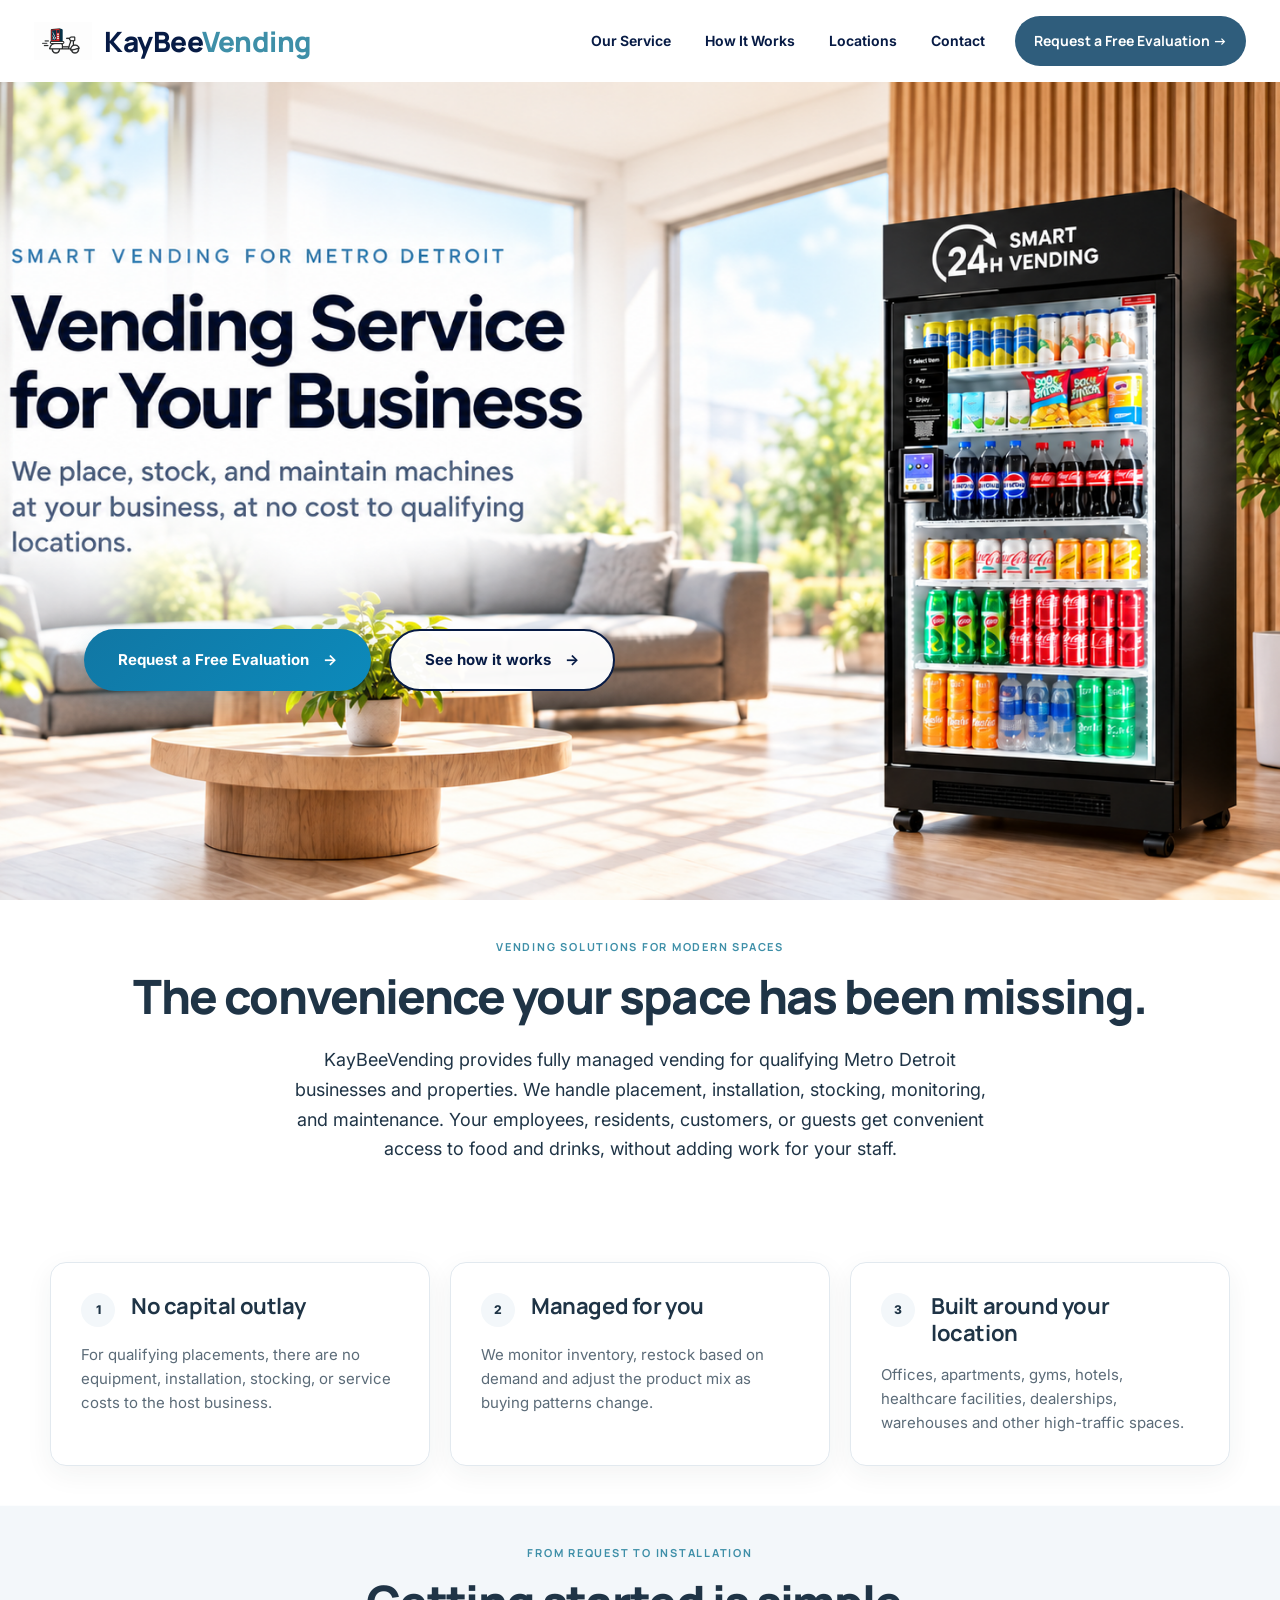
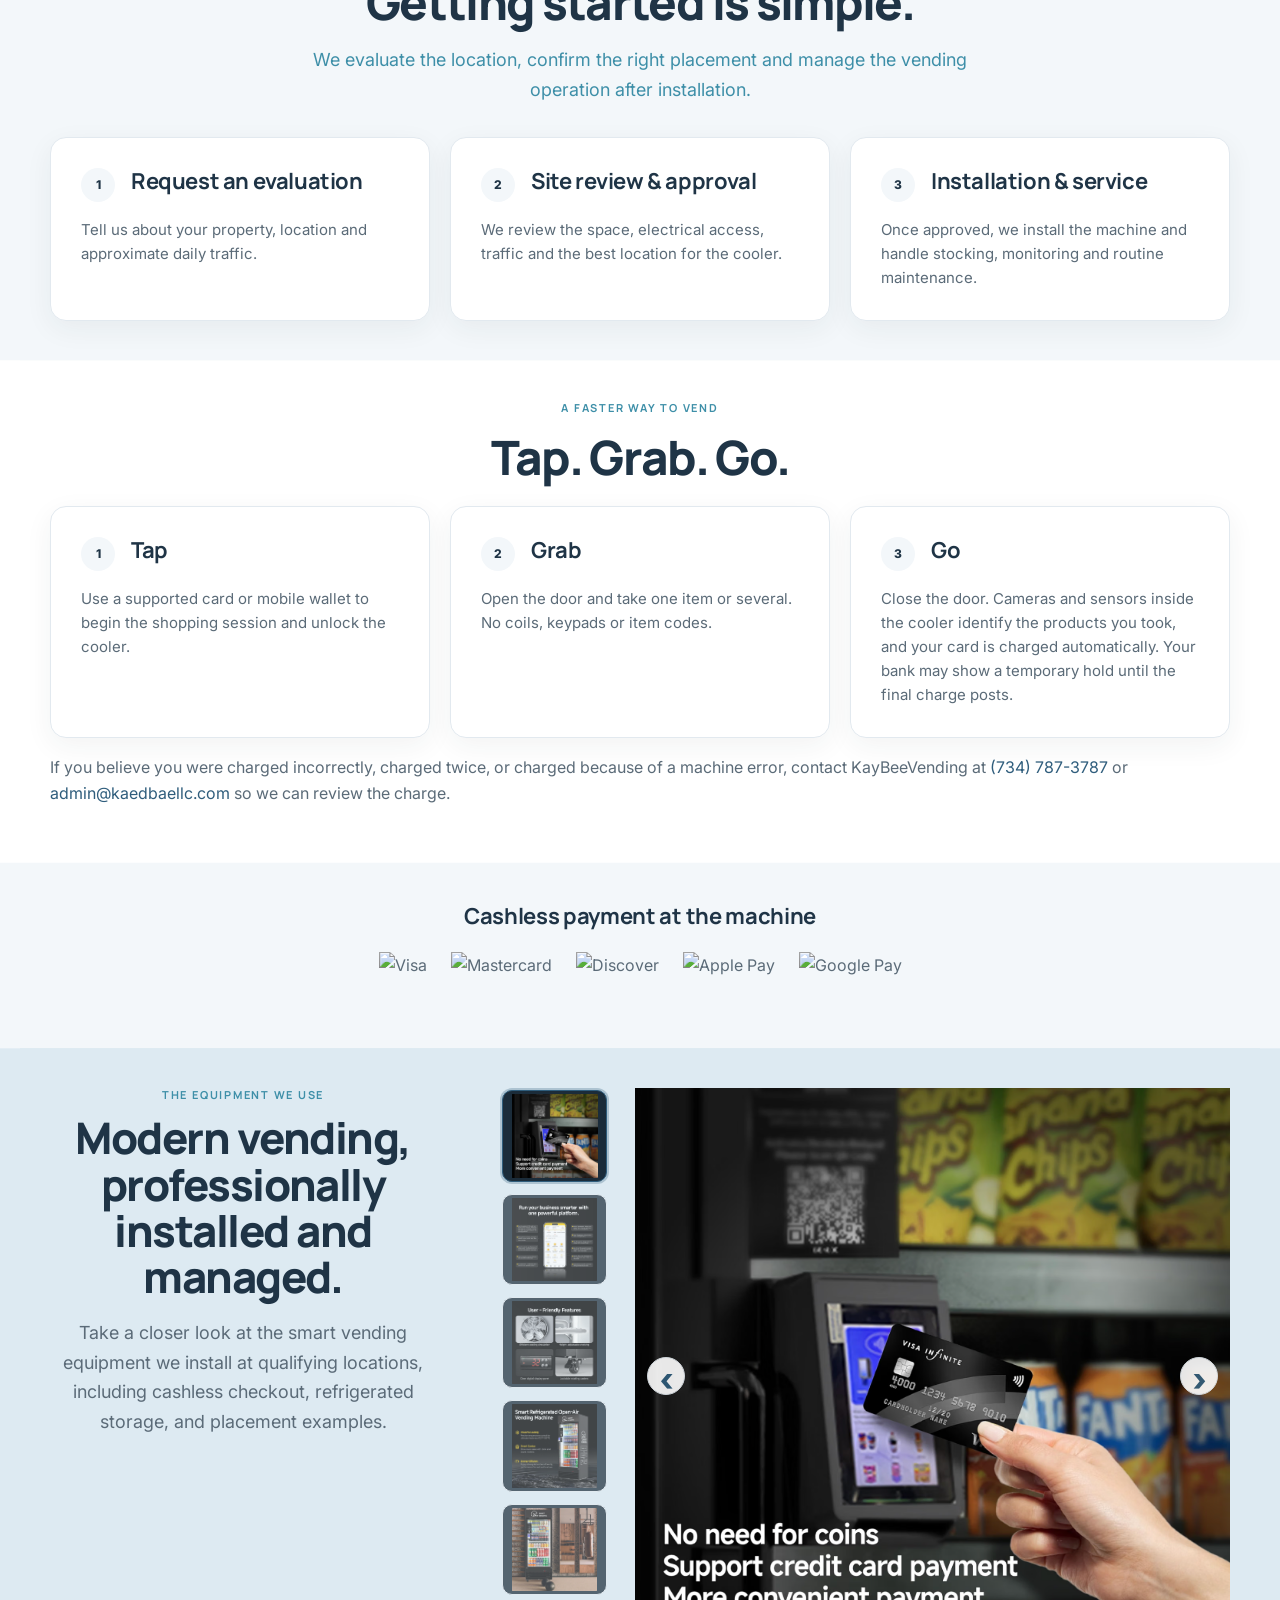
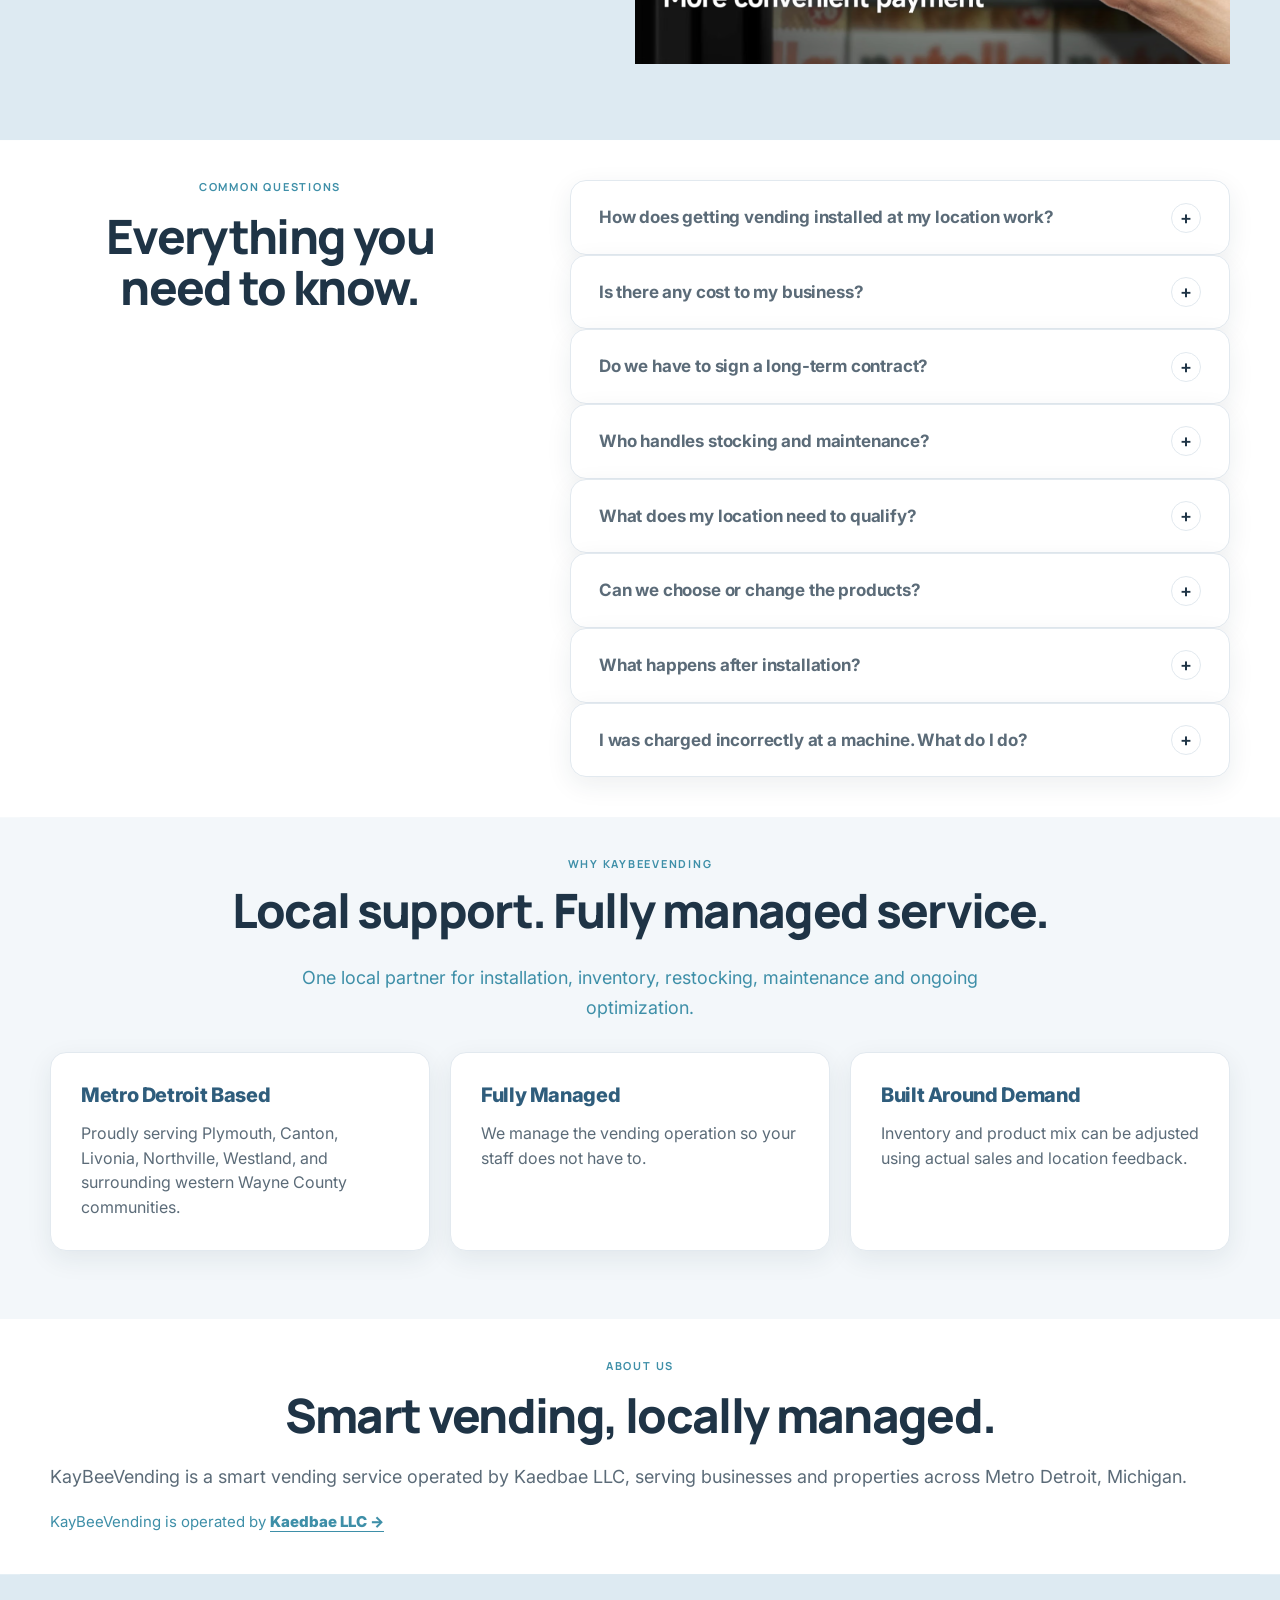
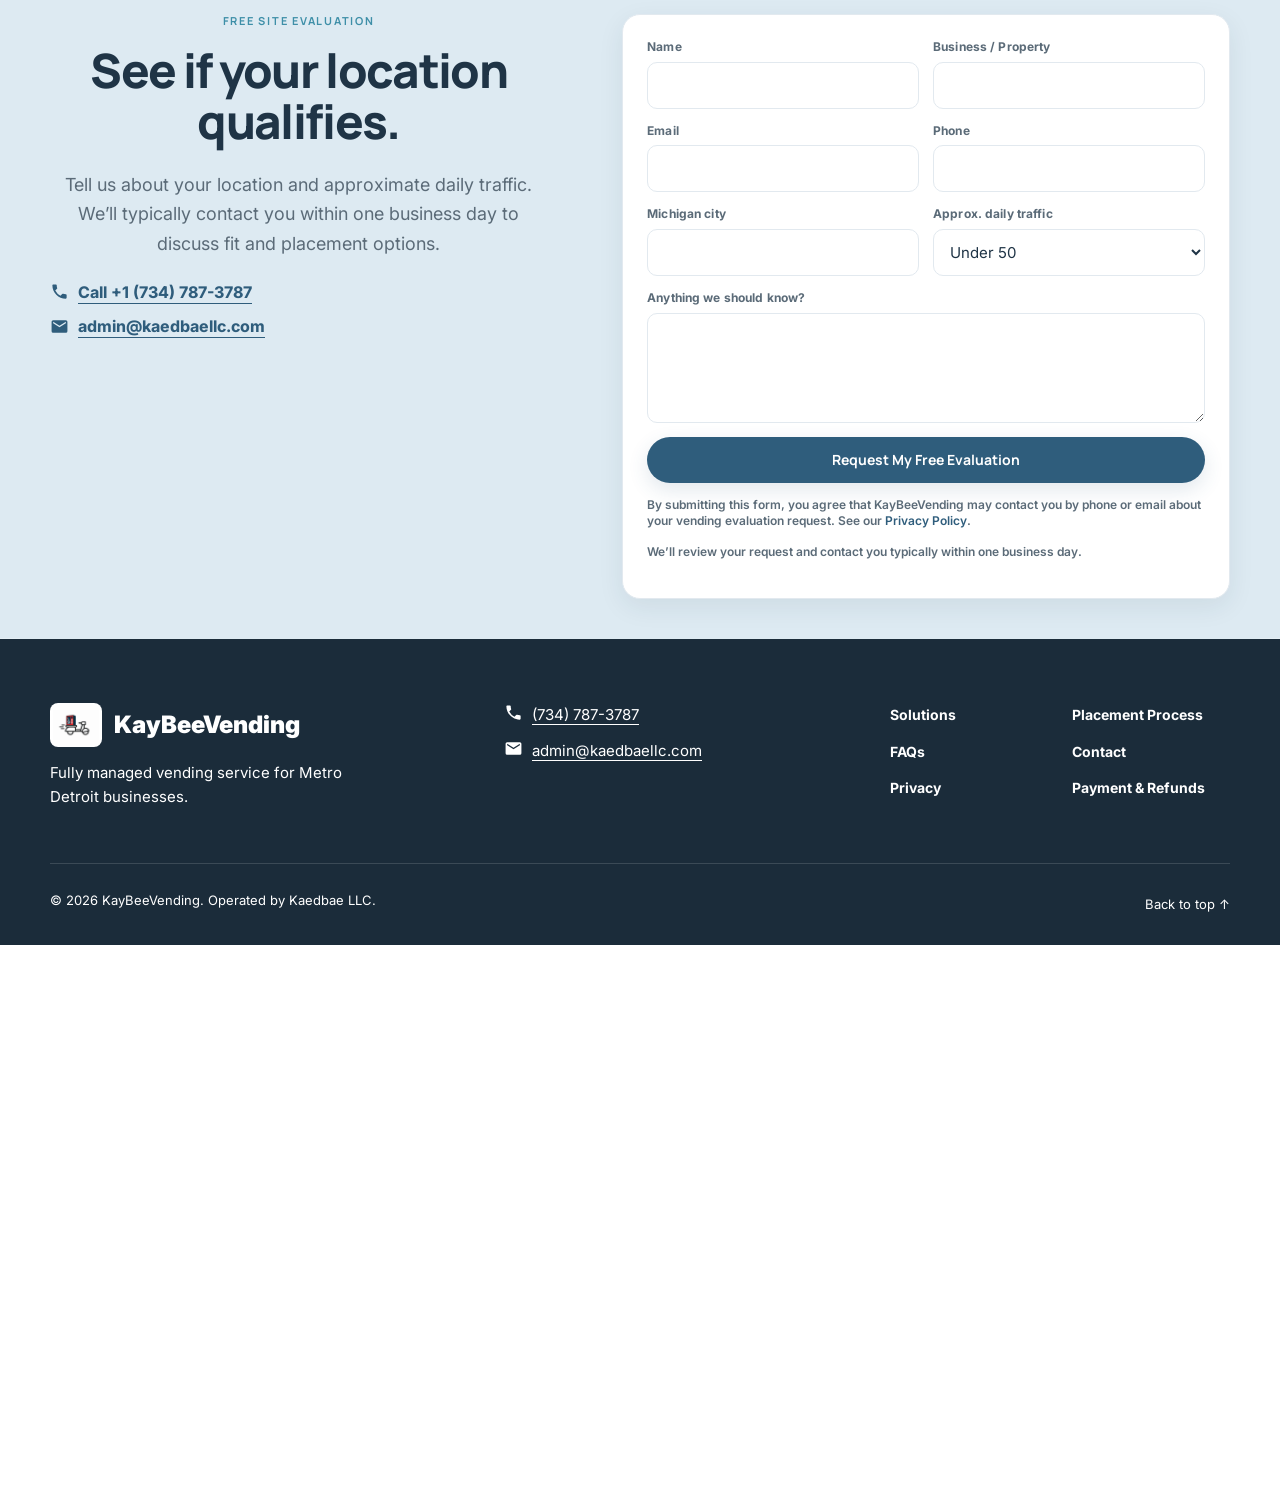
==== index.html @ 07eb1b8e "Improve homepage SEO metadata and local schema" ====
<!doctype html>
<html lang="en">
<head>
<meta charset="utf-8">
<meta name="viewport" content="width=device-width,initial-scale=1">
<title>Vending Machine Service in Metro Detroit | KayBeeVending</title>
<link rel="icon" type="image/png" href="assets/favicon.png">
<meta name="description" content="Fully managed smart vending for Metro Detroit businesses. We install, stock, and maintain vending coolers with no equipment or service costs to the host. Request a free evaluation.">
<link rel="canonical" href="https://kaybeevending.com/">
<meta property="og:title" content="Vending Machine Service in Metro Detroit | KayBeeVending">
<meta property="og:description" content="Fully managed smart vending for Metro Detroit businesses. We install, stock, and maintain vending coolers with no equipment or service costs to the host. Request a free evaluation.">
<meta property="og:type" content="website">
<meta property="og:url" content="https://kaybeevending.com/">
<meta property="og:image" content="https://kaybeevending.com/assets/plus440-machine-app.png">
<meta name="twitter:card" content="summary_large_image">
<script type="application/ld+json">
{
  "@context": "https://schema.org",
  "@type": "LocalBusiness",
  "name": "KayBeeVending",
  "legalName": "Kaedbae LLC",
  "url": "https://kaybeevending.com/",
  "logo": "https://kaybeevending.com/assets/kaybeevending-logo.png",
  "image": "https://kaybeevending.com/assets/plus440-machine-app.png",
  "telephone": "+1-734-787-3787",
  "email": "admin@kaedbaellc.com",
  "address": {
    "@type": "PostalAddress",
    "addressLocality": "Plymouth",
    "addressRegion": "MI",
    "addressCountry": "US"
  },
  "areaServed": [
    {"@type":"City","name":"Plymouth, Michigan"},
    {"@type":"City","name":"Canton, Michigan"},
    {"@type":"City","name":"Livonia, Michigan"},
    {"@type":"City","name":"Northville, Michigan"},
    {"@type":"City","name":"Westland, Michigan"},
    {"@type":"City","name":"Wayne, Michigan"},
    {"@type":"City","name":"Garden City, Michigan"},
    {"@type":"City","name":"Redford, Michigan"},
    {"@type":"City","name":"Dearborn Heights, Michigan"},
    {"@type":"City","name":"Romulus, Michigan"},
    {"@type":"City","name":"Belleville, Michigan"}
  ],
  "description": "Fully managed smart vending for Metro Detroit businesses. We install, stock, and maintain vending coolers with no equipment or service costs to the host. Request a free evaluation."
}
</script>
<link rel="preconnect" href="https://fonts.googleapis.com">
<link rel="preconnect" href="https://fonts.gstatic.com" crossorigin>
<link href="https://fonts.googleapis.com/css2?family=Inter:wght@400;500;600;700&family=Manrope:wght@600;700;800&display=swap" rel="stylesheet">
<link rel="stylesheet" href="styles.css?v=20260926-hero7">
<link rel="stylesheet" href="hero-reference.css?v=20260926-04">
<style id="hero-image-only-fix">
  /* Reference-matched top fold: header + hero fill one desktop viewport. */
  .sr-only{
    position:absolute !important;
    width:1px !important;
    height:1px !important;
    padding:0 !important;
    margin:-1px !important;
    overflow:hidden !important;
    clip:rect(0,0,0,0) !important;
    white-space:nowrap !important;
    border:0 !important;
  }
  .contact-bar{
    display:none !important;
  }

  .nav{
    height:82px !important;
    min-height:82px !important;
    padding-top:0 !important;
    padding-bottom:0 !important;
    background:#fff !important;
  }

  .hero-image-only{
    position:relative;
    display:block;
    width:100%;
    height:calc(100vh - 82px);
    height:calc(100dvh - 82px);
    min-height:0;
    max-height:none;
    margin:0;
    padding:0;
    overflow:hidden;
    background:#fff;
  }

  .hero-image-only picture{
    display:block;
    width:100%;
    height:100%;
    margin:0;
    padding:0;
  }

  .hero-image-only img{
    display:block;
    width:100%;
    height:100%;
    max-width:none;
    object-fit:cover;
    object-position:center center;
    margin:0;
    padding:0;
  }

  .hero-image-buttons{
    position:absolute;
    left:6.55%;
    bottom:25.5%;
    display:flex;
    gap:18px;
    z-index:3;
    align-items:center;
    flex-wrap:wrap;
  }

  .hero-overlay-btn{
    display:inline-flex;
    align-items:center;
    justify-content:center;
    gap:14px;
    min-height:62px;
    padding:0 34px;
    border-radius:999px;
    font-family:Inter,sans-serif;
    font-size:15px;
    font-weight:700;
    text-decoration:none;
    white-space:nowrap;
    transition:transform .18s ease,opacity .18s ease;
  }

  .hero-overlay-btn:hover{
    transform:translateY(-1px);
    opacity:.94;
  }

  .hero-overlay-btn.primary{
    background:linear-gradient(135deg,#1177a4,#0c8abb);
    color:#fff;
    border:0;
    box-shadow:0 8px 24px rgba(17,119,164,.18);
  }

  .hero-overlay-btn.secondary{
    background:rgba(255,255,255,.96);
    color:#071b45;
    border:2px solid #071b45;
  }

  @media (max-width:700px){
    .nav{
      min-height:68px !important;
    }

    .hero-image-only{
      width:100%;
      max-width:none;
      height:174vw;
      min-height:0;
      max-height:none;
      overflow:hidden;
    }

    .hero-image-only picture,
    .hero-image-only img{
      width:100%;
      max-width:none;
      height:auto;
      object-fit:initial;
      object-position:initial;
    }

    .hero-image-buttons{
      left:9.5%;
      right:9.5%;
      bottom:2.2%;
      display:grid;
      grid-template-columns:1fr;
      gap:12px;
    }

    .hero-overlay-btn{
      width:100%;
      min-height:56px;
      padding:0 20px;
      font-size:16px;
    }
  }

  @media (max-width:430px){
    .hero-image-only{
      height:174vw !important;
      min-height:0 !important;
      max-height:174vw !important;
      overflow:hidden !important;
    }

    .hero-image-only picture{
      display:block !important;
      height:100% !important;
      overflow:hidden !important;
    }

    .hero-image-only img{
      display:block !important;
      width:100% !important;
      height:auto !important;
      max-width:none !important;
    }

    .hero-image-buttons{
      left:8.5%;
      right:8.5%;
      bottom:12% !important;
    }

    .hero-overlay-btn{
      min-height:54px;
      font-size:15px;
    }
  }
</style>

<style id="phone-hero-final-crop">
  @media (max-width:700px){
    .hero-image-only{
      height:calc(100svh - 68px) !important;
      min-height:0 !important;
      max-height:calc(100svh - 68px) !important;
      overflow:hidden !important;
      position:relative !important;
    }
    .hero-image-only picture{
      display:block !important;
      width:100% !important;
      height:100% !important;
      overflow:hidden !important;
    }
    .hero-image-only picture img{
      display:block !important;
      width:100% !important;
      height:100% !important;
      max-width:none !important;
      object-fit:cover !important;
      object-position:center 58% !important;
    }
    .hero-image-buttons{
      left:8.5% !important;
      right:8.5% !important;
      bottom:3.5% !important;
      gap:10px !important;
    }
    .hero-overlay-btn{
      min-height:50px !important;
    }
  }
</style>

<style id="sticky-navigation">
  /* Keep the main navigation visible while scrolling on desktop and phone. */
  .nav{
    position:sticky !important;
    top:0 !important;
    z-index:5000 !important;
    background:#fff !important;
  }

  @media (max-width:700px){
    .nav{
      position:sticky !important;
      top:0 !important;
      z-index:5000 !important;
    }
  }
</style>
<script type="application/ld+json">
{
  "@context": "https://schema.org",
  "@type": "FAQPage",
  "mainEntity": [
    {
      "@type": "Question",
      "name": "How does getting vending installed at my location work?",
      "acceptedAnswer": {
        "@type": "Answer",
        "text": "Request a free evaluation and we'll typically contact you within one business day to review your location. Once approved, installation usually takes several days to a couple of weeks depending on machine availability and site requirements."
      }
    },
    {
      "@type": "Question",
      "name": "Is there any cost to my business?",
      "acceptedAnswer": {
        "@type": "Answer",
        "text": "No. For approved locations, there are no equipment, installation, stocking, or service costs to the host business. The host provides a standard electrical outlet. We earn revenue from purchases made at the machine."
      }
    },
    {
      "@type": "Question",
      "name": "Do we have to sign a long-term contract?",
      "acceptedAnswer": {
        "@type": "Answer",
        "text": "No. Our standard placement agreement has no minimum term. Either party may end it with 30 days' notice."
      }
    },
    {
      "@type": "Question",
      "name": "Who handles stocking and maintenance?",
      "acceptedAnswer": {
        "@type": "Answer",
        "text": "We do. KayBeeVending monitors inventory, restocks based on actual demand, maintains the machine and adjusts the product mix based on sales and feedback."
      }
    },
    {
      "@type": "Question",
      "name": "What does my location need to qualify?",
      "acceptedAnswer": {
        "@type": "Answer",
        "text": "We generally look for indoor locations with approximately 50 or more people passing through daily. Offices, apartments, gyms, hotels, healthcare facilities, dealerships, manufacturing facilities and warehouses can all be good candidates. Our free site evaluation determines whether your location is a good fit."
      }
    },
    {
      "@type": "Question",
      "name": "Can we choose or change the products?",
      "acceptedAnswer": {
        "@type": "Answer",
        "text": "Yes. The product mix can be adjusted based on your preferences, customer feedback and actual sales. Most standard food and beverage items are typically priced between $1.50 and $4.00, with some premium products priced higher. We do not sell alcohol or tobacco products."
      }
    },
    {
      "@type": "Question",
      "name": "What happens after installation?",
      "acceptedAnswer": {
        "@type": "Answer",
        "text": "We continue monitoring, stocking and servicing the machine. About 30 days after installation, we'll also follow up with your site contact to review the product mix, restocking schedule and overall placement."
      }
    },
    {
      "@type": "Question",
      "name": "I was charged incorrectly at a machine. What do I do?",
      "acceptedAnswer": {
        "@type": "Answer",
        "text": "Visit our Payment & Refunds page, or call (734) 787-3787 or email admin@kaedbaellc.com."
      }
    }
  ]
}
</script>
</head>
<body>
<div class="contact-bar" aria-label="Contact KayBeeVending">
  <div class="contact-bar-inner">
    <a href="tel:+17347873787" aria-label="Call KayBeeVending at 734 787 3787">
      <svg viewBox="0 0 24 24" aria-hidden="true"><path d="M6.62 10.79a15.46 15.46 0 0 0 6.59 6.59l2.2-2.2a1 1 0 0 1 1.02-.24c1.12.37 2.33.57 3.57.57a1 1 0 0 1 1 1V20a1 1 0 0 1-1 1C10.61 21 3 13.39 3 4a1 1 0 0 1 1-1h3.5a1 1 0 0 1 1 1c0 1.25.2 2.45.57 3.57a1 1 0 0 1-.25 1.02l-2.2 2.2Z"/></svg>
      <span>(734) 787-3787</span>
    </a>
    <a href="mailto:admin@kaedbaellc.com?subject=KayBeeVending%20Inquiry" aria-label="Email KayBeeVending">
      <svg viewBox="0 0 24 24" aria-hidden="true"><path d="M20 4H4a2 2 0 0 0-2 2v12a2 2 0 0 0 2 2h16a2 2 0 0 0 2-2V6a2 2 0 0 0-2-2Zm0 4-8 5-8-5V6l8 5 8-5v2Z"/></svg>
      <span>admin@kaedbaellc.com</span>
    </a>
  </div>
</div>
<header class="nav" id="top">
<a class="brand" href="#top" aria-label="KayBeeVending home"><img class="brand-logo" src="assets/kaybeevending-logo.png" alt=""><span>KayBee<span class="accent">Vending</span></span></a>
<button class="menu" aria-label="Open navigation" aria-expanded="false">☰</button>
<nav><a href="#solutions">Our Service</a><a href="#how">How It Works</a><a href="#placement">Locations</a><a href="#contact">Contact</a></nav>
<a class="btn small desktop-cta" href="#contact">Request a Free Evaluation →</a>
</header>
<main>
<section class="hero-image-only" aria-label="KayBeeVending smart vending service">
  <h1 class="sr-only">Vending Service for Your Business</h1>
  <picture>
    <source media="(max-width: 700px)" srcset="assets/kaybee-vending-hero-phone.png?v=20260926-fit2">
    <img src="assets/kaybee-vending-hero-desktop.png" alt="KayBeeVending smart vending service for Metro Detroit businesses, shown with a smart vending cooler in a modern business setting.">
  </picture>

  <div class="hero-image-buttons">
    <a class="hero-overlay-btn primary" href="#contact">
      Request a Free Evaluation <span aria-hidden="true">→</span>
    </a>
    <a class="hero-overlay-btn secondary" href="#how">
      See how it works <span aria-hidden="true">→</span>
    </a>
  </div>
</section>

<section id="solutions" class="intro"><p class="eyebrow">VENDING SOLUTIONS FOR MODERN SPACES</p><h2>The convenience your space has been missing.</h2><p>KayBeeVending provides fully managed vending for qualifying Metro Detroit businesses and properties. We handle placement, installation, stocking, monitoring, and maintenance. Your employees, residents, customers, or guests get convenient access to food and drinks, without adding work for your staff.</p></section>
<section class="benefits kb-card-grid"><article class="kb-card"><span class="kb-card-badge">1</span><h3 class="kb-card-title">No capital outlay</h3><p class="kb-card-text">For qualifying placements, there are no equipment, installation, stocking, or service costs to the host business.</p></article><article class="kb-card"><span class="kb-card-badge">2</span><h3 class="kb-card-title">Managed for you</h3><p class="kb-card-text">We monitor inventory, restock based on demand and adjust the product mix as buying patterns change.</p></article><article class="kb-card"><span class="kb-card-badge">3</span><h3 class="kb-card-title">Built around your location</h3><p class="kb-card-text">Offices, apartments, gyms, hotels, healthcare facilities, dealerships, warehouses and other high-traffic spaces.</p></article></section>
<section id="machine" class="machine-section machine-integrated">
  <picture class="machine-integrated-picture">
    <source media="(max-width: 700px)" srcset="assets/plus440-product-spotlight-mobile.png">
    <img class="machine-integrated-art" src="assets/plus440-product-spotlight.png" alt="Vending Plus 440-AI product spotlight with dimensions, capacity, specifications and features">
  </picture>
  <a class="machine-integrated-cta" href="#contact" aria-label="See if your location qualifies"></a>
</section>
<section id="placement" class="placement-process">
  <div class="placement-heading"><p class="eyebrow">FROM REQUEST TO INSTALLATION</p><h2>Getting started is simple.</h2><p>We evaluate the location, confirm the right placement and manage the vending operation after installation.</p></div>
  <div class="placement-steps kb-card-grid">
    <article class="kb-card"><span class="kb-card-badge">1</span><h3 class="kb-card-title">Request an evaluation</h3><p class="kb-card-text">Tell us about your property, location and approximate daily traffic.</p></article>
    <article class="kb-card"><span class="kb-card-badge">2</span><h3 class="kb-card-title">Site review &amp; approval</h3><p class="kb-card-text">We review the space, electrical access, traffic and the best location for the cooler.</p></article>
    <article class="kb-card"><span class="kb-card-badge">3</span><h3 class="kb-card-title">Installation &amp; service</h3><p class="kb-card-text">Once approved, we install the machine and handle stocking, monitoring and routine maintenance.</p></article>
  </div>
</section>
<section id="how" class="how"><p class="eyebrow">A FASTER WAY TO VEND</p><h2>Tap. Grab. Go.</h2><div class="steps kb-card-grid"><div class="kb-card"><span class="kb-card-badge">1</span><h3 class="kb-card-title">Tap</h3><p class="kb-card-text">Use a supported card or mobile wallet to begin the shopping session and unlock the cooler.</p></div><div class="kb-card"><span class="kb-card-badge">2</span><h3 class="kb-card-title">Grab</h3><p class="kb-card-text">Open the door and take one item or several. No coils, keypads or item codes.</p></div><div class="kb-card"><span class="kb-card-badge">3</span><h3 class="kb-card-title">Go</h3><p class="kb-card-text">Close the door. Cameras and sensors inside the cooler identify the products you took, and your card is charged automatically. Your bank may show a temporary hold until the final charge posts.</p></div></div><p class="payment-disclosure">If you believe you were charged incorrectly, charged twice, or charged because of a machine error, contact KayBeeVending at <a href="tel:+17347873787">(734) 787-3787</a> or <a href="mailto:admin@kaedbaellc.com">admin@kaedbaellc.com</a> so we can review the charge.</p></section>
<section class="safe-checkout" aria-labelledby="safe-checkout-title">
  <div class="safe-checkout-rule"><h2 id="safe-checkout-title"><span class="payment-heading-default">Cashless payment at the machine</span><span class="payment-heading-polished" hidden>Cashless payment at the machine</span></h2></div>
  <div class="payment-methods payment-methods-default" aria-label="Accepted payment methods">
    <span class="payment-brand visa">VISA</span>
    <span class="payment-brand mastercard"><i></i><b>mastercard.</b></span>
    <span class="payment-brand discover">DISCOVER</span>
      </div>
  <div class="payment-methods payment-methods-polished" hidden aria-label="Accepted payment methods at the vending machine">
    <img src="https://cdn.jsdelivr.net/gh/activemerchant/payment_icons@7e9b488c7ca15af70580c640f87c18f848516140/app/assets/images/payment_icons/visa.svg" alt="Visa" onerror="this.style.display='none'">
    <img src="https://cdn.jsdelivr.net/gh/activemerchant/payment_icons@7e9b488c7ca15af70580c640f87c18f848516140/app/assets/images/payment_icons/master.svg" alt="Mastercard" onerror="this.style.display='none'">
    <img src="https://cdn.jsdelivr.net/gh/activemerchant/payment_icons@master/app/assets/images/payment_icons/discover.svg" alt="Discover" onerror="this.style.display='none'">
    <img src="https://cdn.jsdelivr.net/gh/activemerchant/payment_icons@master/app/assets/images/payment_icons/apple_pay.svg" alt="Apple Pay" onerror="this.style.display='none'">
    <img src="https://cdn.jsdelivr.net/gh/activemerchant/payment_icons@master/app/assets/images/payment_icons/google_pay.svg" alt="Google Pay" onerror="this.style.display='none'">
  </div>
</section>
<section class="product-showcase" aria-labelledby="gallery-title">
  <div class="gallery-copy">
    <p class="eyebrow">THE EQUIPMENT WE USE</p>
    <h2 id="gallery-title">Modern vending, professionally installed and managed.</h2>
    <p>Take a closer look at the smart vending equipment we install at qualifying locations, including cashless checkout, refrigerated storage, and placement examples.</p>
  </div>
  <div class="product-gallery" id="kbEquipmentCarousel">
    <div class="gallery-thumbs" id="kbEquipmentThumbs" role="tablist" aria-label="Vending Plus 440-AI photos">
      <button class="gallery-thumb active" type="button" data-image="assets/cashless.png" data-alt="Cashless card and mobile payment interface on the Vending Plus 440-AI" data-caption="Cashless payment"><img src="assets/cashless.png" alt="Cashless card and mobile payment interface on the Vending Plus 440-AI"></button>
      <button class="gallery-thumb" type="button" data-image="assets/platform.png" data-alt="Remote inventory and vending management platform dashboard" data-caption="Remote management platform"><img src="assets/platform.png" alt="Remote inventory and vending management platform dashboard"></button>
      <button class="gallery-thumb" type="button" data-image="assets/user-friendly.png" data-alt="Customer-facing hardware and access features of the Vending Plus 440-AI" data-caption="Customer-friendly hardware"><img src="assets/user-friendly.png" alt="Customer-facing hardware and access features of the Vending Plus 440-AI"></button>
      <button class="gallery-thumb" type="button" data-image="assets/refrigerated.png" data-alt="Refrigerated Vending Plus 440-AI cooler with stocked shelves" data-caption="Refrigerated storage"><img src="assets/refrigerated.png" alt="Refrigerated Vending Plus 440-AI cooler with stocked shelves"></button>
      <button class="gallery-thumb" type="button" data-image="assets/gym-placement.png" data-alt="Vending Plus 440-AI smart cooler installed in a gym environment" data-caption="Example gym placement"><img src="assets/gym-placement.png" alt="Vending Plus 440-AI smart cooler installed in a gym environment"></button>
    </div>
    <div class="gallery-stage" id="kbEquipmentStage">
      <div class="gallery-image-wrap" id="kbEquipmentImageWrap">
        <img id="kbEquipmentMain" src="assets/cashless.png" alt="Cashless card and mobile payment interface on the Vending Plus 440-AI">
        <button class="gallery-arrow prev" id="kbEquipmentPrev" type="button" aria-label="Previous image" style="z-index:9999;pointer-events:auto;">‹</button>
        <button class="gallery-arrow next" id="kbEquipmentNext" type="button" aria-label="Next image" style="z-index:9999;pointer-events:auto;">›</button>
      </div>
    </div>
  </div>
</section>
<section id="faq" class="faq-wrap">
  <div class="faq-heading">
    <p class="eyebrow">COMMON QUESTIONS</p>
    <h2>Everything you need to know.</h2>
  </div>

  <div class="faq">

    <details>
      <summary>How does getting vending installed at my location work?</summary>
      <p>Request a free evaluation and we'll typically contact you within one business day to review your location. Once approved, installation usually takes several days to a couple of weeks depending on machine availability and site requirements.</p>
    </details>

    <details>
      <summary>Is there any cost to my business?</summary>
      <p>No. For approved locations, there are no equipment, installation, stocking, or service costs to the host business. The host provides a standard electrical outlet. We earn revenue from purchases made at the machine.</p>
    </details>

    <details>
      <summary>Do we have to sign a long-term contract?</summary>
      <p>No. Our standard placement agreement has no minimum term. Either party may end it with 30 days' notice.</p>
    </details>

    <details>
      <summary>Who handles stocking and maintenance?</summary>
      <p>We do. KayBeeVending monitors inventory, restocks based on actual demand, maintains the machine and adjusts the product mix based on sales and feedback.</p>
    </details>

    <details>
      <summary>What does my location need to qualify?</summary>
      <p>We generally look for indoor locations with approximately 50 or more people passing through daily. Offices, apartments, gyms, hotels, healthcare facilities, dealerships, manufacturing facilities and warehouses can all be good candidates. Our free site evaluation determines whether your location is a good fit.</p>
    </details>

    <details>
      <summary>Can we choose or change the products?</summary>
      <p>Yes. The product mix can be adjusted based on your preferences, customer feedback and actual sales. Most standard food and beverage items are typically priced between $1.50 and $4.00, with some premium products priced higher. We do not sell alcohol or tobacco products.</p>
    </details>

    <details>
      <summary>What happens after installation?</summary>
      <p>We continue monitoring, stocking and servicing the machine. About 30 days after installation, we'll also follow up with your site contact to review the product mix, restocking schedule and overall placement.</p>
    </details>

    <details>
      <summary>I was charged incorrectly at a machine. What do I do?</summary>
      <p>Visit our <a href="refunds.html">Payment &amp; Refunds page</a>, or call <a href="tel:+17347873787">(734) 787-3787</a> or email <a href="mailto:admin@kaedbaellc.com">admin@kaedbaellc.com</a>.</p>
    </details>

  </div>
</section>
  <section class="why-kaybee combined-why">
  <div class="why-heading">
    <p class="eyebrow">WHY KAYBEEVENDING</p>
    <h2>Local support. Fully managed service.</h2>
    <p>One local partner for installation, inventory, restocking, maintenance and ongoing optimization.</p>
  </div>
  <div class="why-grid">
    <article><h3>Metro Detroit Based</h3><p>Proudly serving Plymouth, Canton, Livonia, Northville, Westland, and surrounding western Wayne County communities.</p></article>
    <article><h3>Fully Managed</h3><p>We manage the vending operation so your staff does not have to.</p></article>
    <article><h3>Built Around Demand</h3><p>Inventory and product mix can be adjusted using actual sales and location feedback.</p></article>
  </div>
  
</section>
<section class="about-kaybee">
  <p class="eyebrow">About us</p>
  <h2>Smart vending, locally managed.</h2>
  <p>KayBeeVending is a smart vending service operated by Kaedbae LLC, serving businesses and properties across Metro Detroit, Michigan.</p><p class="parent-company">KayBeeVending is operated by <a href="https://kaedbaellc.com/" target="_blank" rel="noopener noreferrer">Kaedbae LLC →</a></p>
</section>
<section id="contact" class="cta"><div><p class="eyebrow">FREE SITE EVALUATION</p><h2>See if your location qualifies.</h2><p>Tell us about your location and approximate daily traffic. We’ll typically contact you within one business day to discuss fit and placement options.</p><div class="contact-links"><a class="phone-link" href="tel:+17347873787" aria-label="Call KayBeeVending at 734 787 3787"><svg class="contact-icon" viewBox="0 0 24 24" aria-hidden="true"><path d="M6.62 10.79a15.46 15.46 0 0 0 6.59 6.59l2.2-2.2a1 1 0 0 1 1.02-.24c1.12.37 2.33.57 3.57.57a1 1 0 0 1 1 1V20a1 1 0 0 1-1 1C10.61 21 3 13.39 3 4a1 1 0 0 1 1-1h3.5a1 1 0 0 1 1 1c0 1.25.2 2.45.57 3.57a1 1 0 0 1-.25 1.02l-2.2 2.2Z"/></svg><span>Call +1 (734) 787-3787</span></a><a class="email-link" href="mailto:admin@kaedbaellc.com?subject=KayBeeVending%20Inquiry" aria-label="Email KayBeeVending"><svg class="contact-icon" viewBox="0 0 24 24" aria-hidden="true"><path d="M20 4H4a2 2 0 0 0-2 2v12a2 2 0 0 0 2 2h16a2 2 0 0 0 2-2V6a2 2 0 0 0-2-2Zm0 4-8 5-8-5V6l8 5 8-5v2Z"/></svg><span>admin@kaedbaellc.com</span></a></div></div><form id="leadForm" action="https://formspree.io/f/myezwjwp" method="POST"><label>Name<input required name="name" autocomplete="name"></label><label>Business / Property<input required name="business" autocomplete="organization"></label><label>Email<input required type="email" name="email" autocomplete="email"></label><label>Phone<input name="phone" autocomplete="tel"></label><label>Michigan city<input required name="city"></label><label>Approx. daily traffic<select name="traffic"><option>Under 50</option><option>50–100</option><option>100–250</option><option>250+</option><option>Not sure</option></select></label><label class="full">Anything we should know?<textarea name="message" rows="4"></textarea></label><button class="btn full" type="submit">Request My Free Evaluation</button><p class="form-note full">By submitting this form, you agree that KayBeeVending may contact you by phone or email about your vending evaluation request. See our <a href="privacy.html">Privacy Policy</a>.</p><p class="form-note full">We’ll review your request and contact you typically within one business day.</p><p class="form-note full" id="formStatus"></p></form></section>
</main>
<footer class="site-footer">
  <div class="footer-brand"><a class="footer-logo" href="#top"><img src="assets/kaybeevending-logo.png" alt=""><strong>KayBeeVending</strong></a><span>Fully managed vending service for Metro Detroit businesses.</span></div>

  <div class="footer-contact">
    <a class="phone-link" href="tel:+17347873787" aria-label="Call KayBeeVending at 734 787 3787"><svg class="contact-icon" viewBox="0 0 24 24" aria-hidden="true"><path d="M6.62 10.79a15.46 15.46 0 0 0 6.59 6.59l2.2-2.2a1 1 0 0 1 1.02-.24c1.12.37 2.33.57 3.57.57a1 1 0 0 1 1 1V20a1 1 0 0 1-1 1C10.61 21 3 13.39 3 4a1 1 0 0 1 1-1h3.5a1 1 0 0 1 1 1c0 1.25.2 2.45.57 3.57a1 1 0 0 1-.25 1.02l-2.2 2.2Z"/></svg><span>(734) 787-3787</span></a>
    <span>·</span>
    <a class="email-link" href="mailto:admin@kaedbaellc.com?subject=KayBeeVending%20Inquiry" aria-label="Email KayBeeVending"><svg class="contact-icon" viewBox="0 0 24 24" aria-hidden="true"><path d="M20 4H4a2 2 0 0 0-2 2v12a2 2 0 0 0 2 2h16a2 2 0 0 0 2-2V6a2 2 0 0 0-2-2Zm0 4-8 5-8-5V6l8 5 8-5v2Z"/></svg><span>admin@kaedbaellc.com</span></a>
  </div>

  <nav class="footer-nav">
    <a href="#solutions">Solutions</a>
    <a href="#placement">Placement Process</a>
    <a href="#faq">FAQs</a>
    <a href="#contact">Contact</a>
    <a href="privacy.html">Privacy</a>
    <a href="refunds.html">Payment &amp; Refunds</a>
  </nav>

  <div class="footer-bottom">
    <span>© 2026 KayBeeVending. Operated by Kaedbae LLC.</span>
    <a href="#top">Back to top ↑</a>
  </div>
</footer>
<script src="script.js?v=20260927-carousel2"></script>

<script>
document.addEventListener('DOMContentLoaded', function () {
  const carousel = document.getElementById('kbEquipmentCarousel');
  if (!carousel) return;

  const mainImage = document.getElementById('kbEquipmentMain');
  const prevButton = document.getElementById('kbEquipmentPrev');
  const nextButton = document.getElementById('kbEquipmentNext');
  const stage = document.getElementById('kbEquipmentStage');
  const thumbnails = Array.from(
    document.querySelectorAll('#kbEquipmentThumbs .gallery-thumb')
  );

  if (!mainImage || !prevButton || !nextButton || !stage || thumbnails.length !== 5) {
    return;
  }

  let currentIndex = Math.max(
    0,
    thumbnails.findIndex(function (thumb) {
      return thumb.classList.contains('active');
    })
  );

  function render(index) {
    currentIndex = (index + thumbnails.length) % thumbnails.length;
    const activeThumb = thumbnails[currentIndex];

    mainImage.src = activeThumb.dataset.image;
    mainImage.alt = activeThumb.dataset.alt || '';

    thumbnails.forEach(function (thumb, thumbIndex) {
      const isActive = thumbIndex === currentIndex;
      thumb.classList.toggle('active', isActive);
      thumb.setAttribute('aria-selected', isActive ? 'true' : 'false');
    });
  }

  prevButton.addEventListener('click', function (event) {
    event.preventDefault();
    event.stopPropagation();
    render(currentIndex - 1);
  });

  nextButton.addEventListener('click', function (event) {
    event.preventDefault();
    event.stopPropagation();
    render(currentIndex + 1);
  });

  thumbnails.forEach(function (thumb, index) {
    thumb.addEventListener('click', function () {
      render(index);
    });
  });

  let touchStartX = null;

  stage.addEventListener('touchstart', function (event) {
    const touch = event.changedTouches[0];
    touchStartX = touch ? touch.clientX : null;
  }, { passive: true });

  stage.addEventListener('touchend', function (event) {
    if (touchStartX === null) return;

    const touch = event.changedTouches[0];
    if (!touch) return;

    const deltaX = touch.clientX - touchStartX;
    touchStartX = null;

    if (Math.abs(deltaX) < 45) return;

    if (deltaX < 0) {
      render(currentIndex + 1);
    } else {
      render(currentIndex - 1);
    }
  }, { passive: true });

  render(currentIndex);
});
</script>

</body>
</html>
---- styles.css ----
/* =========================================================
   STYLESHEET MAP
   Major visible sections:
   - HERO: .hero, .hero-copy, .hero .actions
   - FEATURES / CARDS: .kb-card-grid, .kb-card, .benefits, .steps
   - CAROUSEL: .product-showcase, .product-gallery, .gallery-*
   - FAQ: .faq-wrap, .faq
   - FOOTER: .site-footer
   Refactor rule: preserve cascade and responsive behavior.
   ========================================================= */

:root{
  --color-bg:#FFFFFF;
  --color-bg-soft:#F3F7FA;
  --color-bg-accent:#DDEAF2;
  --color-heading:#1F3446;
  --color-text:#5B6B78;
  --color-eyebrow:#3E8FA8;
  --color-primary:#2F5D7C;
  --color-primary-hover:#264D67;
  --color-border:#E2E9EF;
  --color-footer:#1B2C3A;

  --black:var(--color-footer);
  --ink:var(--color-heading);
  --soft:var(--color-bg-soft);
  --line:var(--color-border);
  --yellow:var(--color-primary);
  --muted:var(--color-text);
  --max:1180px;
  --font-heading:"Manrope",sans-serif;
  --font-body:"Inter",sans-serif;
  --bg-light-blue:var(--color-bg-accent);
  --blue:var(--color-primary);
  --blue-dark:var(--color-primary-hover);
  --kb-navy:var(--color-heading);
  --kb-cyan:var(--color-eyebrow);
  --kb-ink:var(--color-heading);
  --kb-muted:var(--color-text);
  --kb-paper:var(--color-bg-soft);
  --kb-line:var(--color-border);
  --kb-white:var(--color-bg);
  --kb-shadow:0 12px 32px color-mix(in srgb,var(--color-heading) 10%,transparent);
}*{box-sizing:border-box}html{scroll-behavior:smooth}body{margin:0;font-family:var(--font-body);color:var(--ink);background:var(--color-bg)}a{color:inherit;text-decoration:none}img{display:block;max-width:100%}.topbar{background:var(--color-footer);color:var(--color-bg);padding:9px max(24px,calc((100vw - var(--max))/2));display:flex;justify-content:space-between;gap:20px;font-size:13px}.toplinks{display:flex;gap:24px}.nav{height:78px;max-width:var(--max);margin:auto;display:flex;align-items:center;gap:30px;padding:0 24px;position:relative;background:var(--color-bg);z-index:20}.brand{display:flex;align-items:center;gap:10px;font-weight:850;font-size:21px;letter-spacing:-.5px;var(--color-bg)-space:nowrap}.brand-logo{width:58px;height:48px;object-fit:contain;object-position:center;background:var(--color-bg);border-radius:5px}.accent{color:var(--color-primary)}.nav nav{display:flex;gap:25px;margin-left:auto;font-size:14px;font-weight:650}.nav nav a:hover{color:var(--color-heading)}.btn{display:inline-flex;align-items:center;justify-content:center;background:var(--yellow);color:var(--color-footer);border:0;border-radius:6px;padding:15px 22px;font-weight:800;cursor:pointer;font-size:15px}.btn:hover{filter:brightness(.96);transform:translateY(-1px)}.btn.small{padding:11px 16px;font-size:13px}.btn.secondary{background:var(--color-footer);color:var(--color-bg)}.menu{display:none;margin-left:auto;border:0;background:none;font-size:26px}.hero{background:var(--var(--color-footer));color:var(--color-bg);display:grid;grid-template-columns:1fr 1fr;min-height:650px}.hero-copy{padding:95px max(36px,calc((100vw - var(--max))/2)) 80px; padding-right:55px}.eyebrow{font-size:12px;letter-spacing:2px;font-weight:850;color:var(--color-primary);margin:0 0 18px}.hero .eyebrow{color:var(--yellow)}h1{font-size:clamp(48px,6vw,82px);line-height:.94;letter-spacing:-4px;margin:0 0 28px}h1 span{color:var(--yellow)}.lead{font-size:19px;line-height:1.65;color:var(--color-border);max-width:650px}.actions{display:flex;gap:22px;align-items:center;margin-top:32px}.text-link{font-weight:750}.trust{display:flex;flex-wrap:wrap;gap:9px;margin-top:30px}.trust span{border:1px solid var(--color-heading);border-radius:999px;padding:8px 11px;font-size:12px;color:var(--color-border)}.hero-media{background:var(--color-bg);position:relative;display:grid;place-items:center;overflow:hidden}.hero-media img{width:100%;height:100%;object-fit:contain;max-height:650px}.media-label{position:absolute;bottom:22px;left:22px;background:var(--color-footer);color:var(--color-bg);padding:14px 17px;border-radius:5px;display:flex;flex-direction:column}.media-label span{font-size:12px;color:var(--color-border);margin-top:3px}.intro{max-width:900px;margin:0 auto;padding:110px 24px;text-align:center}.intro h2,.machine-copy h2,.how h2,.fit h2,.faq-heading h2,.cta h2,.feature-split h2{font-size:clamp(36px,4.2vw,58px);line-height:1.04;letter-spacing:-2px;margin:0 0 24px}.intro>p:last-child{font-size:20px;line-height:1.7;color:var(--color-heading)}.benefits{max-width:var(--max);margin:0 auto 110px;padding:0 24px;display:grid;grid-template-columns:repeat(3,1fr);gap:18px}.benefits article{background:var(--soft);padding:34px;border-radius:8px}.benefits span{font-size:12px;font-weight:900;color:var(--color-primary)}.benefits h3{font-size:24px;margin:18px 0 10px}.benefits p,.machine-copy p,.feature-split p{line-height:1.7;color:var(--color-text)}.machine-section{background:var(--color-bg-soft);display:grid;grid-template-columns:1fr 1fr;align-items:center}.machine-copy{padding:90px max(36px,calc((100vw - var(--max))/2));padding-right:65px}.machine-image{height:720px;background:var(--color-bg)}.machine-image img{width:100%;height:100%;object-fit:contain}.spec-grid{display:grid;grid-template-columns:1fr 1fr;gap:14px;margin:30px 0}.spec-grid div{background:var(--color-bg);padding:18px;border-radius:6px}.spec-grid strong{display:block;font-size:20px}.spec-grid span{font-size:12px;color:var(--color-text)}.how{max-width:var(--max);margin:auto;padding:110px 24px;text-align:center}.steps{display:grid;grid-template-columns:repeat(3,1fr);gap:20px;margin-top:55px}.steps div{border-top:4px solid var(--yellow);background:var(--color-bg-soft);padding:35px;text-align:left}.steps span{font-size:13px;font-weight:900}.steps h3{font-size:32px;margin:16px 0 8px}.steps p{color:var(--color-text);line-height:1.6}.feature-split{background:var(--color-footer);color:var(--color-bg);display:grid;grid-template-columns:1fr 1fr;align-items:center}.feature-split img{width:100%;height:100%;object-fit:contain;background:var(--color-footer)}.feature-split>div{padding:75px 8vw 75px 65px}.feature-split h3{color:var(--yellow);font-size:20px;margin:28px 0 5px}.feature-split p{color:var(--color-border);margin-top:4px}.visual-strip{display:grid;grid-template-columns:repeat(3,1fr);gap:1px;background:var(--color-footer)}.visual-strip div{position:relative;background:var(--color-footer)}.visual-strip img{width:100%;aspect-ratio:1/1;object-fit:cover}.visual-strip p{position:absolute;bottom:16px;left:16px;background:var(--color-footer);color:var(--color-bg);padding:9px 12px;margin:0;font-weight:750}.fit{max-width:var(--max);margin:auto;padding:110px 24px;display:grid;grid-template-columns:1.2fr 1fr;gap:70px;align-items:center}.chips{display:flex;flex-wrap:wrap;gap:10px}.chips span{border:1px solid var(--line);border-radius:999px;padding:12px 16px;font-weight:700;font-size:14px}.faq-wrap{background:var(--color-bg-soft);padding:100px max(24px,calc((100vw - var(--max))/2));display:grid;grid-template-columns:.8fr 1.2fr;gap:80px}.faq-wrap.cost{background:var(--color-bg)}.faq details{border-top:1px solid var(--color-border);padding:20px 0}.faq details:last-child{border-bottom:1px solid var(--color-border)}.faq summary{cursor:pointer;font-size:18px;font-weight:800;line-height:1.4;padding-right:30px}.faq details p{color:var(--color-text);line-height:1.7;margin-bottom:5px}.cta{background:var(--color-footer);color:var(--color-bg);padding:100px max(24px,calc((100vw - var(--max))/2));display:grid;grid-template-columns:.9fr 1.1fr;gap:75px}.cta>div>p:not(.eyebrow){color:var(--color-border);line-height:1.7;font-size:17px}.contact-links{display:flex;flex-direction:column;gap:8px;margin-top:28px;font-weight:750}.contact-links a:hover{color:var(--yellow)}form{background:var(--color-bg);color:var(--color-footer);border-radius:8px;padding:30px;display:grid;grid-template-columns:1fr 1fr;gap:17px}label{font-size:12px;font-weight:800;display:flex;flex-direction:column;gap:7px}input,select,textarea{font:inherit;border:1px solid var(--color-border);border-radius:5px;padding:12px;background:var(--color-bg)}textarea{resize:vertical}.full{grid-column:1/-1}.form-note{font-size:11px;color:var(--color-text);margin:0}.contact-person{max-width:var(--max);margin:auto;padding:35px 24px;display:grid;grid-template-columns:1fr 1fr auto auto;align-items:center;gap:30px;border-bottom:1px solid var(--color-bg-soft)}.contact-person>div:nth-child(2){display:flex;flex-direction:column}.contact-person span{font-size:12px;color:var(--color-text)}footer{max-width:var(--max);margin:auto;padding:28px 24px 50px;display:flex;justify-content:space-between;color:var(--color-text);font-size:13px}@media(max-width:900px){.topbar{display:none}.nav{height:68px}.menu{display:block}.desktop-cta{display:none}.nav nav{display:none;position:absolute;top:68px;left:0;right:0;background:var(--color-bg);padding:20px 24px;flex-direction:column;border-top:1px solid var(--color-bg-soft);box-shadow:0 10px 20px color-mix(in srgb, var(--color-footer) 7%, transparent)}.nav nav.open{display:flex}.hero,.machine-section,.feature-split,.fit,.faq-wrap,.cta{grid-template-columns:1fr}.hero-copy{padding:70px 24px 50px}.hero-media{min-height:420px}.benefits,.steps,.visual-strip{grid-template-columns:1fr}.benefits{margin-bottom:70px}.machine-copy{padding:75px 24px}.machine-image{height:auto}.feature-split>div{padding:60px 24px}.fit,.faq-wrap,.cta{gap:35px;padding:75px 24px}.visual-strip img{aspect-ratio:16/10}.contact-person{grid-template-columns:1fr;gap:14px}.contact-person>a{font-size:14px}footer{flex-direction:column;gap:8px}h1{letter-spacing:-2.5px}}@media(max-width:560px){.actions{align-items:flex-start;flex-direction:column}.spec-grid,form{grid-template-columns:1fr}.full{grid-column:auto}.intro{padding:75px 24px}.hero-media{min-height:340px}.hero-media img{max-height:420px}.media-label{left:12px;bottom:12px}.visual-strip img{aspect-ratio:1/1}.faq-wrap{padding-top:65px;padding-bottom:65px}}

/* V4 product gallery: one main photo at a time, with thumbnail navigation and hover zoom. */
.product-showcase{background:var(--color-footer);color:var(--color-bg);display:grid;grid-template-columns:.82fr 1.18fr;align-items:center;gap:55px;padding:85px max(24px,calc((100vw - var(--max))/2))}.gallery-copy h2{font-size:clamp(36px,4.2vw,58px);line-height:1.04;letter-spacing:-2px;margin:0 0 24px}.gallery-copy h3{color:var(--yellow);font-size:20px;margin:26px 0 5px}.gallery-copy p{color:var(--color-border);line-height:1.7}.product-gallery{display:grid;grid-template-columns:82px 1fr;gap:16px;min-width:0}.gallery-thumbs{display:flex;flex-direction:column;gap:11px;max-height:650px;overflow-y:auto;padding:2px}.gallery-thumb{appearance:none;border:2px solid transparent;background:var(--color-bg);border-radius:10px;padding:3px;cursor:pointer;overflow:hidden;transition:border-color .18s ease,transform .18s ease}.gallery-thumb:hover{transform:translateY(-1px);border-color:var(--color-text)}.gallery-thumb.active{border-color:var(--yellow)}.gallery-thumb img{width:100%;aspect-ratio:1/1;object-fit:cover;border-radius:6px}.gallery-stage{background:var(--color-bg);border-radius:10px;overflow:hidden;display:grid;place-items:center;min-height:560px;max-height:650px}.gallery-stage img{width:100%;height:100%;max-height:650px;object-fit:contain;}
@media(max-width:900px){.product-showcase{grid-template-columns:1fr;padding:70px 24px;gap:35px}.product-gallery{grid-template-columns:1fr}.gallery-thumbs{order:2;flex-direction:row;max-height:none;overflow-x:auto}.gallery-thumb{min-width:72px;width:72px}.gallery-stage{min-height:420px;max-height:560px}.gallery-stage img{max-height:560px}}
@media(max-width:560px){.gallery-stage{min-height:320px;max-height:430px}.gallery-stage img{max-height:430px}}

/* V5: softer blue, friendlier visual system, no var(--color-footer)/yellow theme. */
:root{--var(--color-footer):var(--color-eyebrow);--ink:var(--color-primary);--soft:var(--color-bg-soft);--line:var(--color-bg-soft);--yellow:var(--color-eyebrow);--muted:var(--color-eyebrow);--max:1180px;--blue:var(--color-eyebrow);--blue-dark:var(--color-eyebrow);--blue-light:var(--color-bg-soft)}
body{font-family:var(--font-body);color:var(--ink);background:var(--color-bg)}
.topbar{background:var(--blue-dark)}
.accent,.nav nav a:hover{color:var(--blue)}
.btn{background:var(--blue);color:var(--color-bg);border-radius:999px;box-shadow:0 7px 20px color-mix(in srgb, var(--color-primary) 14%, transparent);transition:transform .18s ease,background .18s ease,box-shadow .18s ease}
.btn:hover{background:var(--blue-dark);filter:none;box-shadow:0 10px 24px color-mix(in srgb, var(--color-primary) 20%, transparent)}
.btn.secondary{background:var(--blue-dark);color:var(--color-bg)}
.hero{background:var(--blue);color:var(--color-bg)}
.hero .eyebrow,.eyebrow{color:var(--blue-dark)}
.hero .eyebrow{color:var(--color-bg-soft)}
h1{letter-spacing:-2.5px;font-weight:900}h1 span{color:var(--color-bg-soft)}.lead{color:var(--color-bg-soft)}
.trust span{border-color:color-mix(in srgb, var(--color-bg) 34%, transparent);color:var(--color-bg);background:color-mix(in srgb, var(--color-bg) 8%, transparent)}
.media-label{background:color-mix(in srgb, var(--color-primary) 94%, transparent)}.media-label span{color:var(--color-bg-soft)}
.intro h2,.machine-copy h2,.how h2,.fit h2,.faq-heading h2,.cta h2,.feature-split h2,.gallery-copy h2{letter-spacing:-1.5px;font-weight:900}
.benefits article,.steps div{background:var(--soft);border-radius:18px}.benefits span{color:var(--blue)}
.machine-section,.faq-wrap{background:var(--blue-light)}
.spec-grid div{border-radius:14px;box-shadow:0 8px 24px color-mix(in srgb, var(--color-primary) 6%, transparent)}
.steps div{border-top:4px solid var(--color-eyebrow)}
.feature-split,.product-showcase,.cta{background:var(--blue-dark)}
.feature-split img{background:var(--color-bg-soft)}.feature-split h3,.gallery-copy h3{color:var(--color-bg-soft)}.feature-split p,.gallery-copy p,.cta>div>p:not(.eyebrow){color:var(--color-bg-soft)}
.visual-strip{background:var(--color-bg-soft)}.visual-strip div{background:var(--color-bg-soft)}.visual-strip p{background:color-mix(in srgb, var(--color-primary) 94%, transparent)}.chips span{border-color:var(--line);background:var(--color-bg)}.contact-links a:hover{color:var(--color-bg-soft)}
form{border-radius:18px;box-shadow:0 14px 36px color-mix(in srgb, var(--color-footer) 14%, transparent)}
input,select,textarea{border-color:var(--color-bg-soft);border-radius:10px}.contact-person{border-bottom-color:var(--line)}
.product-showcase{gap:62px}.product-gallery{grid-template-columns:88px 1fr}.gallery-thumb{border-radius:14px;transition:border-color .18s ease,transform .18s ease,box-shadow .18s ease}.gallery-thumb:hover{border-color:var(--color-eyebrow);box-shadow:0 5px 16px color-mix(in srgb, var(--color-footer) 12%, transparent)}.gallery-thumb.active{border-color:var(--color-eyebrow);box-shadow:0 0 0 2px color-mix(in srgb, var(--color-bg) 55%, transparent)}
.gallery-stage{position:relative;border-radius:18px;cursor:zoom-in;box-shadow:0 18px 50px color-mix(in srgb, var(--color-footer) 22%, transparent)}
.gallery-stage img{}
.gallery-arrow{position:absolute;top:50%;transform:translateY(-50%);z-index:3;width:44px;height:44px;border:0;border-radius:50%;background:color-mix(in srgb, var(--color-bg) 92%, transparent);color:var(--blue-dark);font-size:30px;line-height:1;cursor:pointer;box-shadow:0 5px 18px color-mix(in srgb, var(--color-footer) 15%, transparent);opacity:.9}.gallery-arrow:hover{background:var(--color-bg);opacity:1}.gallery-arrow.prev{left:14px}.gallery-arrow.next{right:14px}.gallery-count{position:absolute;right:16px;bottom:14px;z-index:3;background:color-mix(in srgb, var(--color-primary) 90%, transparent);color:var(--color-bg);border-radius:999px;padding:7px 11px;font-size:12px;font-weight:800}
@media(max-width:560px){.gallery-arrow{width:38px;height:38px;font-size:26px}}
/* CLEAN MOBILE GALLERY */
@media (max-width: 900px) {
  .product-showcase {
    display: block !important;
    padding: 55px 20px !important;
  }

  .product-showcase .product-gallery {
    display: block !important;
    width: 100% !important;
    margin-top: 30px !important;
  }

  .product-showcase .gallery-thumbs {
    display: none !important;
  }

  .product-showcase .gallery-stage {
    display: block !important;
    position: relative !important;
    width: 100% !important;
    height: auto !important;
    min-height: 0 !important;
    max-height: none !important;
    aspect-ratio: 4 / 5 !important;
    background: var(--color-bg) !important;
    border-radius: 18px !important;
    overflow: hidden !important;
  }

  .product-showcase .gallery-stage img {
    width: 100% !important;
    height: 100% !important;
    max-height: none !important;
    object-fit: contain !important;
    
  }

  .product-showcase .gallery-arrow {
    display: flex !important;
    align-items: center !important;
    justify-content: center !important;
    width: 42px !important;
    height: 42px !important;
  }

  .product-showcase .gallery-count {
    right: 14px !important;
    bottom: 14px !important;
  }
}
/* REMOVE WHITE GALLERY BACKGROUNDS */
.gallery-stage,
.gallery-thumb {
  background: transparent !important;
}

@media (max-width: 900px) {
  .product-showcase .gallery-stage {
    background: transparent !important;
  }
}
/* Remove var(--color-bg) background around machine/spec image */
.machine-image {
  background: transparent !important;
}

.machine-image img {
  width: 100%;
  height: 100%;
  object-fit: cover !important;
}
/* ===== FINAL IMAGE DISPLAY FIX ===== */

/* Product gallery */
.gallery-stage {
  background: transparent !important;
  min-height: 0 !important;
  max-height: none !important;
  aspect-ratio: auto !important;
  box-shadow: none !important;
}

.gallery-stage img {
  display: block !important;
  width: 100% !important;
  height: auto !important;
  max-height: none !important;
  object-fit: cover !important;
  background: transparent !important;
}

.gallery-thumb {
  background: transparent !important;
}

.gallery-thumb img {
  object-fit: cover !important;
  background: transparent !important;
}

/* Machine specifications image */
.machine-image {
  height: auto !important;
  background: transparent !important;
  overflow: hidden;
}

.machine-image img {
  display: block !important;
  width: 100% !important;
  height: auto !important;
  object-fit: cover !important;
  background: transparent !important;
}

/* PHONE */
@media (max-width: 900px) {

  .product-showcase .product-gallery {
    display: block !important;
    width: 100% !important;
  }

  .product-showcase .gallery-thumbs {
    display: none !important;
  }

  .product-showcase .gallery-stage {
    width: 100% !important;
    height: auto !important;
    min-height: 0 !important;
    max-height: none !important;
    aspect-ratio: auto !important;
    background: transparent !important;
    border-radius: 16px !important;
  }

  .product-showcase .gallery-stage img {
    display: block !important;
    width: 100% !important;
    height: auto !important;
    max-height: none !important;
    object-fit: cover !important;
    
  }
}
/* PROFESSIONAL TRUST BAR */
.trust-bar {
  display: flex;
  justify-content: center;
  align-items: center;
  flex-wrap: wrap;
  gap: 0;
  padding: 22px 24px;
  background: var(--color-bg);
  border-bottom: 1px solid var(--color-bg-soft);
}

.trust-bar span {
  padding: 0 28px;
  font-size: 14px;
  font-weight: 800;
  color: var(--color-primary);
  text-align: center;
}

.trust-bar span + span {
  border-left: 1px solid var(--color-bg-soft);
}

@media (max-width: 700px) {
  .trust-bar {
    display: grid;
    grid-template-columns: 1fr 1fr;
    padding: 18px 14px;
  }

  .trust-bar span {
    padding: 10px;
    font-size: 12px;
  }

  .trust-bar span + span {
    border-left: none;
  }
}
/* ABOUT KAYBEEVENDING */
.about-kaybee {
  background: var(--color-bg);
  padding: 100px 24px;
}

.about-inner {
  max-width: 900px;
  margin: 0 auto;
  text-align: center;
}

.about-kaybee h2 {
  margin: 0 0 24px;
  font-size: clamp(40px, 5vw, 64px);
  line-height: 1.05;
  letter-spacing: -1.5px;
  font-weight: 900;
  color: var(--color-primary);
}

.about-kaybee > .about-inner > p:not(.eyebrow) {
  max-width: 760px;
  margin: 0 auto;
  font-size: 19px;
  line-height: 1.7;
  color: var(--color-eyebrow);
}

.about-points {
  display: flex;
  justify-content: center;
  flex-wrap: wrap;
  gap: 12px;
  margin-top: 32px;
}

.about-points span {
  padding: 10px 18px;
  border: 1px solid var(--color-bg-soft);
  border-radius: 999px;
  color: var(--color-eyebrow);
  font-size: 13px;
  font-weight: 800;
  background: var(--color-bg-soft);
}

@media (max-width: 560px) {
  .about-kaybee {
    padding: 70px 24px;
  }

  .about-kaybee h2 {
    font-size: 40px;
  }

  .about-kaybee > .about-inner > p:not(.eyebrow) {
    font-size: 17px;
  }
}
/* PROFESSIONAL FOOTER */
.site-footer {
  max-width: none;
  margin: 0;
  padding: 55px max(24px, calc((100vw - 1180px) / 2)) 30px;
  background: var(--color-eyebrow);
  color: var(--color-bg);
  display: flex;
  flex-direction: column;
  gap: 24px;
}

.footer-brand {
  display: flex;
  flex-direction: column;
  gap: 5px;
}

.footer-brand strong {
  font-size: 24px;
  font-weight: 900;
}

.footer-brand span {
  color: var(--color-bg-soft);
  font-size: 14px;
}

.footer-contact,
.footer-nav {
  display: flex;
  flex-wrap: wrap;
  gap: 18px;
  align-items: center;
}

.footer-contact a,
.footer-nav a {
  color: var(--color-bg);
}

.footer-nav a {
  font-weight: 700;
  font-size: 14px;
}

.footer-contact a:hover,
.footer-nav a:hover {
  text-decoration: underline;
}

.footer-bottom {
  border-top: 1px solid color-mix(in srgb, var(--color-bg) 25%, transparent);
  padding-top: 22px;
  margin-top: 8px;
  display: flex;
  justify-content: space-between;
  color: var(--color-bg-soft);
  font-size: 13px;
}

@media (max-width: 600px) {
  .site-footer {
    padding-top: 45px;
  }

  .footer-contact {
    flex-direction: column;
    align-items: flex-start;
    gap: 7px;
  }

  .footer-contact > span {
    display: none;
  }

  .footer-nav {
    gap: 14px 20px;
  }

  .footer-bottom {
    flex-direction: column;
    gap: 12px;
  }
}


/* WHY KAYBEEVENDING */
.why-kaybee {
  padding: 100px max(24px, calc((100vw - 1180px) / 2));
  background: var(--color-bg-soft);
}
.why-heading {
  max-width: 760px;
  margin-bottom: 42px;
}
.why-heading h2 {
  margin: 0 0 18px;
  font-size: clamp(38px, 4.6vw, 58px);
  line-height: 1.04;
  letter-spacing: -1.5px;
  font-weight: 900;
}
.why-heading > p:last-child {
  color: var(--color-eyebrow);
  font-size: 18px;
  line-height: 1.7;
}
.why-grid {
  display: grid;
  grid-template-columns: repeat(3, 1fr);
  gap: 18px;
}
.why-grid article {
  background: var(--color-bg);
  border: 1px solid var(--color-bg-soft);
  border-radius: 18px;
  padding: 30px;
  box-shadow: 0 8px 24px color-mix(in srgb, var(--color-primary) 6%, transparent);
}
.why-grid h3 {
  margin: 0 0 10px;
  font-size: 22px;
  color: var(--color-primary);
}
.why-grid p {
  margin: 0;
  color: var(--color-eyebrow);
  line-height: 1.7;
}
@media (max-width: 800px) {
  .why-kaybee { padding: 70px 24px; }
  .why-grid { grid-template-columns: 1fr; }
}

/* PRIVACY PAGE */
.privacy-page { background: var(--color-bg); }
.privacy-hero {
  background: var(--color-eyebrow);
  color: var(--color-bg);
  padding: 90px max(24px, calc((100vw - 900px) / 2)) 70px;
}
.privacy-hero .eyebrow { color: var(--color-bg-soft); }
.privacy-hero h1 {
  margin: 0 0 22px;
  font-size: clamp(46px, 7vw, 72px);
  letter-spacing: -2px;
}
.privacy-hero p:last-child {
  max-width: 720px;
  color: var(--color-bg-soft);
  font-size: 18px;
  line-height: 1.7;
}
.privacy-content {
  max-width: 900px;
  margin: 0 auto;
  padding: 70px 24px 100px;
}
.privacy-content h2 {
  margin: 38px 0 10px;
  font-size: 26px;
}
.privacy-content p {
  color: var(--color-eyebrow);
  line-height: 1.75;
}
.privacy-content a { color: var(--color-eyebrow); font-weight: 700; }

/* FINAL PROFESSIONAL PASS */
.nav{position:sticky;top:0;max-width:none;padding-left:max(24px,calc((100vw - var(--max))/2));padding-right:max(24px,calc((100vw - var(--max))/2));height:72px;border-bottom:1px solid color-mix(in srgb, var(--color-footer) 8%, transparent);box-shadow:0 4px 18px color-mix(in srgb, var(--color-primary) 5%, transparent)}
.nav .brand-logo{width:52px;height:43px}
.hero{min-height:620px}
.hero-copy{padding-top:85px}
.benefits article{border:1px solid var(--line);box-shadow:0 8px 24px color-mix(in srgb, var(--color-primary) 5%, transparent)}
.placement-process{padding:100px max(24px,calc((100vw - var(--max))/2));background:var(--color-bg)}
.placement-heading{max-width:760px;margin-bottom:46px}
.placement-heading h2{font-size:clamp(38px,4.6vw,58px);line-height:1.04;letter-spacing:-1.5px;margin:0 0 18px;font-weight:900}
.placement-heading>p:last-child{font-size:18px;line-height:1.7;color:var(--muted)}
.placement-steps{display:grid;grid-template-columns:repeat(3,1fr);gap:18px}
.placement-steps article{padding:32px;border:1px solid var(--line);border-radius:18px;background:var(--soft)}
.placement-steps span{font-size:12px;font-weight:900;color:var(--blue)}
.placement-steps h3{font-size:22px;margin:18px 0 9px}
.placement-steps p{margin:0;color:var(--muted);line-height:1.65}
.footer-logo{display:flex;align-items:center;gap:12px;width:max-content}
.footer-logo img{width:52px;height:44px;object-fit:contain;background:var(--color-bg);border-radius:8px;padding:3px}
.footer-logo strong{font-size:24px}
.site-footer{gap:20px}
@media(max-width:900px){.nav{height:68px}.placement-process{padding:70px 24px}.placement-steps{grid-template-columns:1fr}}

/* Make contact details clearly interactive */
.contact-links a{
  display:inline-flex;
  align-items:center;
  width:max-content;
  text-decoration:underline;
  text-underline-offset:4px;
  cursor:pointer;
  transition:opacity .18s ease,transform .18s ease;
}
.contact-links a:hover{
  opacity:.82;
  transform:translateX(2px);
}

/* FULL-WIDTH HERO — product image intentionally removed */
.hero{
  display:block !important;
  width:100%;
  min-height:620px;
  background:var(--blue);
}
.hero-copy{
  max-width:var(--max);
  margin:0 auto;
  padding:95px 24px 90px !important;
}
.hero-copy h1{
  max-width:980px;
}
.hero-copy .lead{
  max-width:720px;
}
@media(max-width:900px){
  .hero{min-height:0}
  .hero-copy{padding:70px 24px 65px !important}
}

/* INTERACTIVE CONTACT + FOOTER LINKS — desktop and mobile */
.contact-links,.footer-contact,.footer-nav,.footer-bottom{position:relative;z-index:5}
.contact-links a,.footer-contact a,.footer-nav a,.footer-bottom a{
  pointer-events:auto !important;
  position:relative;
  z-index:6;
  cursor:pointer !important;
  touch-action:manipulation;
}
.phone-link,.email-link{
  display:inline-flex !important;
  width:max-content;
}
.contact-links .phone-link,.contact-links .email-link{
  color:var(--color-bg) !important;
  text-decoration:underline !important;
  text-underline-offset:5px;
}
.footer-contact .phone-link,.footer-contact .email-link{
  color:var(--color-bg) !important;
  text-decoration:underline;
  text-underline-offset:4px;
}
.footer-nav a,.footer-bottom a{
  display:inline-block;
  padding:4px 0;
}
@media(max-width:600px){
  .contact-links a,.footer-contact a,.footer-nav a,.footer-bottom a{
    min-height:44px;
    display:flex !important;
    align-items:center;
  }
  .footer-nav{gap:4px 20px}
}

/* Keep email links above decorative layers and clickable on desktop */
a[href^="mailto:"],a[href^="tel:"]{
  pointer-events:auto !important;
  position:relative !important;
  z-index:50 !important;
}

/* SMART COOLER POLISH — keep the full specification artwork visible */
.machine-section{
  grid-template-columns:minmax(0,0.92fr) minmax(0,1.08fr) !important;
}
.machine-copy{
  padding:72px clamp(32px,5vw,88px) !important;
}
.machine-image{
  height:auto !important;
  min-height:680px;
  display:flex !important;
  align-items:center !important;
  justify-content:center !important;
  padding:28px 36px !important;
  background:var(--color-footer) !important;
  overflow:hidden !important;
}
.machine-image img{
  width:100% !important;
  height:100% !important;
  max-height:780px !important;
  object-fit:contain !important;
  object-position:center center !important;
  transform:none !important;
}
@media(max-width:900px){
  .machine-section{grid-template-columns:1fr !important}
  .machine-copy{padding:58px 24px !important}
  .machine-image{
    min-height:0 !important;
    padding:16px !important;
  }
  .machine-image img{
    width:100% !important;
    height:auto !important;
    max-height:none !important;
    object-fit:contain !important;
  }
}

/* CENTER FULL-WIDTH HERO CONTENT */
.hero-copy{
  max-width:1000px !important;
  margin:0 auto !important;
  text-align:center !important;
  display:flex !important;
  flex-direction:column !important;
  align-items:center !important;
}
.hero-copy h1,
.hero-copy .lead{
  margin-left:auto !important;
  margin-right:auto !important;
}
.hero-copy .actions,
.hero-copy .trust{
  justify-content:center !important;
}
@media(max-width:900px){
  .hero-copy{
    text-align:center !important;
    align-items:center !important;
  }
  .hero-copy .actions,
  .hero-copy .trust{
    justify-content:center !important;
  }
}

/* SMART COOLER IMAGE POSITION — show full artwork and move it left */
.machine-section{
  grid-template-columns:1fr 1fr !important;
}
.machine-image{
  padding:0 !important;
  min-height:0 !important;
  height:auto !important;
  background:var(--color-footer) !important;
  display:flex !important;
  align-items:center !important;
  justify-content:flex-start !important;
  overflow:hidden !important;
}
.machine-image img{
  display:block !important;
  width:100% !important;
  height:auto !important;
  max-height:none !important;
  object-fit:contain !important;
  object-position:left center !important;
  transform:translateX(-18px) !important;
}
@media(max-width:900px){
  .machine-section{grid-template-columns:1fr !important}
  .machine-image{
    justify-content:center !important;
    padding:0 !important;
  }
  .machine-image img{
    width:100% !important;
    transform:none !important;
    object-position:center center !important;
  }
}

/* IMAGE-FIRST PRODUCT GALLERY */
.product-showcase{
  grid-template-columns:minmax(260px,.62fr) minmax(0,1.38fr) !important;
  gap:48px !important;
  align-items:center !important;
  padding-top:90px !important;
  padding-bottom:90px !important;
}
.product-copy{
  align-self:center !important;
  max-width:420px !important;
}
.product-copy h2{
  font-size:clamp(42px,4.5vw,66px) !important;
  line-height:1.02 !important;
  margin-bottom:22px !important;
}
.product-copy>p:last-child{
  font-size:18px !important;
  line-height:1.7 !important;
  color:var(--color-bg-soft) !important;
}
.product-gallery{
  grid-template-columns:92px minmax(0,1fr) !important;
  gap:18px !important;
  width:100% !important;
  max-width:900px !important;
  justify-self:end !important;
}
.gallery-thumbs{
  gap:12px !important;
}
.gallery-thumb{
  width:92px !important;
  height:76px !important;
  border-radius:10px !important;
  opacity:.68;
  border:2px solid transparent !important;
}
.gallery-thumb.active{
  opacity:1;
  border-color:var(--color-bg) !important;
}
.gallery-stage{
  width:100% !important;
  min-height:560px !important;
  border-radius:16px !important;
  overflow:hidden !important;
  background:var(--color-bg) !important;
  box-shadow:0 18px 45px color-mix(in srgb, var(--color-footer) 18%, transparent) !important;
}
.gallery-stage img{
  width:100% !important;
  height:560px !important;
  object-fit:contain !important;
  background:var(--color-bg) !important;
}
.gallery-arrow{
  width:52px !important;
  height:52px !important;
  font-size:34px !important;
}
@media(max-width:900px){
  .product-showcase{
    grid-template-columns:1fr !important;
    gap:32px !important;
    padding:65px 20px !important;
  }
  .product-copy{
    max-width:680px !important;
    text-align:center !important;
    margin:0 auto !important;
  }
  .product-gallery{
    display:grid !important;
    grid-template-columns:1fr !important;
    max-width:760px !important;
    margin:0 auto !important;
  }
  .product-showcase .gallery-thumbs{
    display:flex !important;
    order:2;
    overflow-x:auto;
    padding-top:12px;
  }
  .gallery-thumb{
    flex:0 0 82px !important;
    width:82px !important;
    height:68px !important;
  }
  .product-showcase .gallery-stage{
    order:1;
    min-height:0 !important;
  }
  .product-showcase .gallery-stage img{
    width:100% !important;
    height:auto !important;
    min-height:0 !important;
    object-fit:contain !important;
  }
}

/* ENLARGE IMAGE GALLERY */
.product-showcase{
  grid-template-columns:minmax(170px,.28fr) minmax(0,1.72fr) !important;
  gap:28px !important;
  padding-left:max(24px,calc((100vw - 1500px)/2)) !important;
  padding-right:max(24px,calc((100vw - 1500px)/2)) !important;
}
.product-copy{
  max-width:300px !important;
}
.product-copy h2{
  font-size:clamp(34px,3vw,50px) !important;
}
.product-gallery{
  grid-template-columns:125px minmax(0,1fr) !important;
  max-width:1120px !important;
  gap:22px !important;
}
.gallery-thumb{
  width:125px !important;
  height:105px !important;
}
.gallery-stage{
  min-height:680px !important;
}
.gallery-stage img{
  height:680px !important;
}
@media(max-width:900px){
  .product-showcase{
    grid-template-columns:1fr !important;
    padding:60px 16px !important;
  }
  .product-copy{
    max-width:680px !important;
  }
  .product-gallery{
    grid-template-columns:1fr !important;
    max-width:100% !important;
  }
  .product-showcase .gallery-stage img{
    height:auto !important;
  }
  .gallery-thumb{
    flex:0 0 105px !important;
    width:105px !important;
    height:88px !important;
  }
}

/* GALLERY BACKGROUND CORRECTION */
.product-showcase .gallery-stage{
  background:transparent !important;
  box-shadow:none !important;
}
.product-showcase .gallery-stage img{
  background:transparent !important;
  width:100% !important;
  height:auto !important;
  max-height:720px !important;
  object-fit:contain !important;
}
.product-showcase .gallery-thumb{
  background:transparent !important;
}
.product-showcase .gallery-thumb img{
  background:transparent !important;
}

/* Header contact strip */
.contact-bar{
  background:var(--color-footer);
  color:var(--color-bg);
}
.contact-bar-inner{
  width:100%;
  max-width:var(--max);
  min-height:42px;
  margin:0 auto;
  padding:0 24px;
  display:flex;
  align-items:center;
  gap:30px;
}
.contact-bar a{
  display:inline-flex;
  align-items:center;
  gap:9px;
  font-size:14px;
  font-weight:700;
  color:var(--color-bg);
}
.contact-bar a:hover{
  color:var(--color-bg-soft);
}
.contact-bar svg{
  width:18px;
  height:18px;
  flex:0 0 18px;
  fill:currentColor;
}
.contact-links a,
.footer-contact a{
  gap:9px;
}
.contact-icon{
  width:19px;
  height:19px;
  flex:0 0 19px;
  fill:currentColor;
}

/* The specification artwork is wide and information-dense. Keep the desktop
   presentation unchanged, but enlarge it on phones so its text is readable. */
.machine-art-scroll{
  width:100%;
  position:relative;
}
.machine-art-scroll>img{
  display:block;
  width:100%;
  height:auto;
}
.machine-mobile-heading{
  display:none;
}
.machine-mobile-cta{
  display:none;
}
.machine-image-cta{
  position:absolute!important;
  z-index:5!important;
  left:4.2%;
  top:80.2%;
  width:21%;
  height:7.5%;
  border-radius:999px;
  cursor:pointer;
}
.machine-image-cta:focus-visible{
  outline:3px solid var(--color-bg);
  outline-offset:3px;
}
@media(max-width:600px){
  .machine-feature-banner{
    display:block!important;
    padding:0!important;
    overflow:hidden!important;
    background:var(--bg-light-blue)!important;
  }
  .machine-mobile-heading{
    display:block;
    margin:0;
    padding:16px 20px;
    color:var(--color-primary);
    background:var(--bg-light-blue);
    text-align:center;
  }
  .machine-mobile-heading p{
    margin:0 0 8px;
    color:var(--color-eyebrow);
    font-size:12px;
    font-weight:900;
    letter-spacing:2px;
  }
  .machine-mobile-heading h2{
    margin:0;
    font-size:32px;
    line-height:1.05;
    letter-spacing:-1px;
    font-weight:900;
  }
  .machine-art-scroll{
    width:100%;
    overflow:hidden;
    aspect-ratio:1 / 1;
  }
  .machine-art-scroll>img{
    width:195%!important;
    max-width:none!important;
    height:auto!important;
    margin:0!important;
    transform:translateX(-48%)!important;
  }
  .machine-image-cta{
    display:none!important;
  }
  .machine-mobile-cta{
    display:flex;
    width:calc(100% - 40px);
    margin:18px 20px 26px;
  }
}
@media(max-width:560px){
  .contact-bar-inner{
    min-height:40px;
    padding:0 16px;
    justify-content:center;
    gap:24px;
  }
  .contact-bar a{
    width:36px;
    height:36px;
    justify-content:center;
  }
  .contact-bar a span{
    position:absolute;
    width:1px;
    height:1px;
    padding:0;
    margin:-1px;
    overflow:hidden;
    clip:rect(0,0,0,0);
    var(--color-bg)-space:nowrap;
    border:0;
  }
  .contact-bar svg{
    width:20px;
    height:20px;
  }
}
@media(max-width:900px){
  .product-showcase .gallery-stage,
  .product-showcase .gallery-stage img{
    background:transparent !important;
  }
}

/* DEFINITIVE PRODUCT GALLERY LAYOUT */
.product-showcase{
  display:block !important;
  padding:80px max(24px,calc((100vw - 1450px)/2)) 95px !important;
}
.product-showcase .gallery-copy{
  max-width:850px !important;
  margin:0 auto 38px !important;
  text-align:center !important;
}
.product-showcase .gallery-copy h2{
  font-size:clamp(42px,5vw,68px) !important;
  margin:0 0 14px !important;
}
.product-showcase .gallery-copy p:last-child{
  font-size:18px !important;
  color:var(--color-bg-soft) !important;
  margin:0 auto !important;
}
.product-showcase .product-gallery{
  display:grid !important;
  grid-template-columns:145px minmax(0,1fr) !important;
  gap:24px !important;
  width:100% !important;
  max-width:1350px !important;
  margin:0 auto !important;
}
.product-showcase .gallery-thumbs{
  display:flex !important;
  flex-direction:column !important;
  gap:14px !important;
  max-height:none !important;
  overflow:visible !important;
}
.product-showcase .gallery-thumb{
  width:145px !important;
  height:118px !important;
  padding:0 !important;
  background:transparent !important;
}
.product-showcase .gallery-stage{
  width:100% !important;
  height:auto !important;
  min-height:0 !important;
  max-height:none !important;
  aspect-ratio:auto !important;
  background:transparent !important;
  box-shadow:none !important;
  border-radius:14px !important;
  overflow:hidden !important;
}
.product-showcase .gallery-stage img{
  display:block !important;
  width:100% !important;
  height:auto !important;
  max-height:none !important;
  object-fit:contain !important;
  background:transparent !important;
  
}
@media(max-width:900px){
  .product-showcase{padding:60px 16px 70px !important}
  .product-showcase .product-gallery{grid-template-columns:1fr !important}
  .product-showcase .gallery-thumbs{
    order:2 !important;
    flex-direction:row !important;
    overflow-x:auto !important;
    gap:10px !important;
  }
  .product-showcase .gallery-thumb{
    flex:0 0 105px !important;
    width:105px !important;
    height:86px !important;
  }
  .product-showcase .gallery-stage{order:1 !important}
}

/* GALLERY FINAL OVERRIDE 2026-09-22 */
.product-showcase{display:block!important;background:var(--color-eyebrow)!important;padding:72px max(24px,calc((100vw - 1500px)/2)) 88px!important}
.product-showcase .gallery-copy{max-width:900px!important;margin:0 auto 36px!important;text-align:center!important}
.product-showcase .gallery-copy h2{font-size:clamp(44px,5vw,70px)!important;line-height:1!important;margin:0 0 14px!important;color:var(--color-bg)!important}
.product-showcase .gallery-copy p:last-child{max-width:720px!important;margin:0 auto!important;color:var(--color-bg-soft)!important;font-size:18px!important;line-height:1.55!important}
.product-showcase .product-gallery{display:grid!important;grid-template-columns:160px minmax(0,1fr)!important;gap:24px!important;width:100%!important;max-width:1400px!important;margin:0 auto!important}
.product-showcase .gallery-thumbs{display:flex!important;flex-direction:column!important;gap:14px!important;overflow:visible!important;max-height:none!important}
.product-showcase .gallery-thumb{display:block!important;width:160px!important;height:125px!important;padding:0!important;border:2px solid transparent!important;border-radius:12px!important;background:transparent!important;overflow:hidden!important;opacity:.78!important}
.product-showcase .gallery-thumb.active{border-color:var(--color-bg)!important;opacity:1!important}
.product-showcase .gallery-thumb img{width:100%!important;height:100%!important;object-fit:cover!important;background:transparent!important;border-radius:9px!important}
.product-showcase .gallery-stage{position:relative!important;display:block!important;width:100%!important;height:auto!important;min-height:0!important;max-height:none!important;aspect-ratio:auto!important;background:transparent!important;box-shadow:none!important;border-radius:14px!important;overflow:hidden!important}
.product-showcase .gallery-stage>img{display:block!important;width:100%!important;height:auto!important;max-height:none!important;object-fit:contain!important;background:transparent!important;}
@media(max-width:900px){
 .product-showcase{padding:55px 16px 65px!important}
 .product-showcase .gallery-copy{margin-bottom:26px!important}
 .product-showcase .product-gallery{grid-template-columns:1fr!important;gap:14px!important}
 .product-showcase .gallery-stage{order:1!important}
 .product-showcase .gallery-thumbs{order:2!important;flex-direction:row!important;overflow-x:auto!important;padding:4px 0 8px!important}
 .product-showcase .gallery-thumb{flex:0 0 110px!important;width:110px!important;height:88px!important}
}

/* GALLERY SCALE + HOVER ZOOM RESTORE */
.product-showcase .product-gallery{
  max-width:1180px!important;
}
.product-showcase .gallery-stage{
  overflow:hidden!important;
  border-radius:14px!important;
}
.product-showcase .gallery-stage>img{
  width:100%!important;
  height:auto!important;
  max-height:650px!important;
  object-fit:contain!important;
  
  
  
}
@media (hover:hover) and (pointer:fine){
}
@media(max-width:900px){
  .product-showcase .product-gallery{max-width:100%!important}
  .product-showcase .gallery-stage>img{
    max-height:none!important;
    
  }
}

/* GALLERY SIZE CORRECTION + REAL HOVER ZOOM */
.product-showcase .product-gallery{
  max-width:980px!important;
}
.product-showcase .gallery-stage{
  max-width:800px!important;
  justify-self:center!important;
  overflow:hidden!important;
}
.product-showcase .gallery-stage>img{
  display:block!important;
  width:100%!important;
  height:auto!important;
  max-height:580px!important;
  object-fit:contain!important;
  
  
  
}
@media(max-width:900px){
  .product-showcase .product-gallery,
  .product-showcase .gallery-stage{max-width:100%!important}
  .product-showcase .gallery-stage>img{max-height:none!important;}
}

/* FIT ALL SIX THUMBNAILS + PRESERVE HOVER ZOOM */
.product-showcase .product-gallery{
  grid-template-columns:130px minmax(0,1fr)!important;
  max-width:980px!important;
  align-items:start!important;
}
.product-showcase .gallery-thumbs{
  display:grid!important;
  grid-template-rows:repeat(6, 88px)!important;
  gap:10px!important;
  height:auto!important;
  max-height:none!important;
  overflow:visible!important;
}
.product-showcase .gallery-thumb{
  width:130px!important;
  height:88px!important;
  min-height:0!important;
}
.product-showcase .gallery-thumb img{
  width:100%!important;
  height:100%!important;
  object-fit:contain!important;
}
.product-showcase .gallery-stage{
  max-width:800px!important;
  overflow:hidden!important;
}
.product-showcase .gallery-stage>img{
  width:100%!important;
  height:auto!important;
  max-height:578px!important;
  object-fit:contain!important;
  
  
}
@media(max-width:900px){
 .product-showcase .gallery-thumbs{
   display:flex!important;
   flex-direction:row!important;
   overflow-x:auto!important;
   height:auto!important;
 }
 .product-showcase .gallery-thumb{
   flex:0 0 105px!important;
   width:105px!important;
   height:76px!important;
 }
}

/* DESKTOP: ENTIRE GALLERY MUST FIT IN ONE VIEWPORT */
@media(min-width:901px){
  .product-showcase{
    min-height:0!important;
    padding-top:34px!important;
    padding-bottom:34px!important;
  }
  .product-showcase .gallery-copy{
    margin-bottom:22px!important;
  }
  .product-showcase .gallery-copy h2{
    font-size:clamp(38px,4vw,58px)!important;
    margin-bottom:8px!important;
  }
  .product-showcase .gallery-copy p:last-child{
    font-size:16px!important;
    line-height:1.4!important;
  }
  .product-showcase .product-gallery{
    grid-template-columns:112px minmax(0,1fr)!important;
    gap:18px!important;
    max-width:900px!important;
  }
  .product-showcase .gallery-thumbs{
    display:grid!important;
    grid-template-rows:repeat(6, minmax(0,1fr))!important;
    gap:7px!important;
    height:min(54vh,500px)!important;
  }
  .product-showcase .gallery-thumb{
    width:112px!important;
    height:100%!important;
    min-height:0!important;
  }
  .product-showcase .gallery-stage{
    width:auto!important;
    height:min(54vh,500px)!important;
    max-width:760px!important;
    display:flex!important;
    align-items:center!important;
    justify-content:center!important;
  }
  .product-showcase .gallery-stage>img{
    width:100%!important;
    height:100%!important;
    max-height:100%!important;
    object-fit:contain!important;
    
    
  }
}

/* SIX THUMBNAILS: GUARANTEED ONE-SCREEN DESKTOP COLUMN */
@media(min-width:901px){
 .product-showcase .product-gallery{
   grid-template-columns:96px minmax(0,1fr)!important;
   gap:16px!important;
   max-width:860px!important;
 }
 .product-showcase .gallery-thumbs{
   display:flex!important;
   flex-direction:column!important;
   justify-content:space-between!important;
   gap:0!important;
   height:440px!important;
   max-height:440px!important;
   overflow:hidden!important;
 }
 .product-showcase .gallery-thumb{
   flex:0 0 66px!important;
   width:96px!important;
   height:66px!important;
   min-height:66px!important;
   padding:0!important;
 }
 .product-showcase .gallery-thumb img{
   width:100%!important;
   height:100%!important;
   object-fit:contain!important;
 }
 .product-showcase .gallery-stage{
   height:440px!important;
   max-height:440px!important;
   max-width:748px!important;
 }
 .product-showcase .gallery-stage>img{
   width:100%!important;
   height:100%!important;
   max-height:440px!important;
   object-fit:contain!important;
   
 }
}

/* SMART COOLER: SHOW COMPLETE SPEC ARTWORK */
.machine-section{
  grid-template-columns:1fr 1fr!important;
  overflow:hidden!important;
}
.machine-image{
  height:620px!important;
  min-height:0!important;
  padding:24px!important;
  background:var(--color-footer)!important;
  display:flex!important;
  align-items:center!important;
  justify-content:center!important;
  overflow:hidden!important;
}
.machine-image img{
  display:block!important;
  width:100%!important;
  height:100%!important;
  max-width:100%!important;
  max-height:100%!important;
  object-fit:contain!important;
  object-position:center center!important;
  transform:none!important;
  background:var(--color-footer)!important;
}
@media(max-width:900px){
  .machine-section{grid-template-columns:1fr!important}
  .machine-image{
    height:auto!important;
    padding:12px!important;
  }
  .machine-image img{
    width:100%!important;
    height:auto!important;
    max-height:none!important;
    object-fit:contain!important;
  }
}

/* SMART COOLER: SMALLER SPEC ARTWORK */
.machine-image{
  height:520px!important;
  padding:36px 48px!important;
}
.machine-image img{
  width:88%!important;
  height:88%!important;
  max-width:720px!important;
  max-height:470px!important;
  object-fit:contain!important;
  margin:auto!important;
}
@media(max-width:900px){
 .machine-image{height:auto!important;padding:24px!important}
 .machine-image img{width:92%!important;height:auto!important;max-width:620px!important;max-height:none!important}
}

/* SMART COOLER: COMPACT ARTWORK */
@media(min-width:901px){
  .machine-image{
    height:460px!important;
    padding:42px 60px!important;
  }
  .machine-image img{
    width:76%!important;
    height:76%!important;
    max-width:590px!important;
    max-height:370px!important;
    object-fit:contain!important;
    margin:auto!important;
  }
}

/* SMART COOLER: SMALL DESKTOP ARTWORK */
@media(min-width:901px){
  .machine-image{
    height:420px!important;
    padding:55px 80px!important;
  }
  .machine-image img{
    width:58%!important;
    height:auto!important;
    max-width:450px!important;
    max-height:310px!important;
    object-fit:contain!important;
    margin:auto!important;
  }
}


/* SMART COOLER BLUE FEATURE BANNER */
.machine-feature-banner{
  display:block!important;
  width:100%!important;
  max-width:none!important;
  padding:0!important;
  margin:0!important;
  background:var(--bg-light-blue)!important;
  overflow:hidden!important;
}
.machine-feature-banner>img{
  display:block!important;
  width:100%!important;
  height:auto!important;
  max-width:none!important;
  max-height:none!important;
  object-fit:contain!important;
  margin:0 auto!important;
  transform:none!important;
  background:var(--bg-light-blue)!important;
}
@media(max-width:900px){
  .machine-feature-banner{
    display:block!important;
    padding:0!important;
  }
  .machine-feature-banner>img{
    width:100%!important;
    height:auto!important;
  }
}


/* HEADER PHONE CTA */
.header-phone{font-size:13px;font-weight:800;var(--color-bg)-space:nowrap;color:var(--color-eyebrow);border-left:1px solid var(--color-bg-soft);padding-left:18px}
.header-phone:hover{text-decoration:underline}
@media(max-width:900px){.header-phone{display:none}}


/* CONTACT LINKS: force click/tap access above all CTA layers */
.cta{position:relative!important;}
.cta>div{position:relative!important;z-index:10!important;}
.cta .contact-links{position:relative!important;z-index:100!important;}
.cta .contact-links a{
  position:relative!important;
  z-index:101!important;
  pointer-events:auto!important;
  cursor:pointer!important;
}

/* DIRECT CONTACT ACTIONS */
.contact-action{appearance:none!important;-webkit-appearance:none!important;border:0!important;background:transparent!important;padding:0!important;color:var(--color-bg)!important;font:inherit!important;font-weight:750!important;text-decoration:underline!important;text-underline-offset:5px!important;cursor:pointer!important;width:max-content!important;text-align:left!important;position:relative!important;z-index:999!important;pointer-events:auto!important}


/* CREDIBILITY + ABOUT */
.proof-stat{display:inline-block;margin:20px 0 0!important;padding:9px 14px;border:1px solid var(--line);border-radius:999px;font-size:14px!important;font-weight:850;color:var(--blue)!important;background:var(--color-bg)}
.trusted-strip{max-width:var(--max);margin:32px auto 0;padding:22px 0;border-top:1px solid var(--line);border-bottom:1px solid var(--line);display:flex;flex-wrap:wrap;align-items:center;gap:14px 24px}
.trusted-strip span{font-size:11px;letter-spacing:1.5px;font-weight:900;color:var(--muted)}
.trusted-strip strong{font-size:14px}
.testimonial-grid{display:grid;grid-template-columns:1fr 1fr;gap:18px;margin-top:28px}
.testimonial-grid blockquote{margin:0;padding:28px;border-radius:16px;background:var(--soft);border:1px solid var(--line)}
.testimonial-grid blockquote p{margin:0 0 14px;font-size:18px;line-height:1.55}
.testimonial-grid cite{font-size:13px;color:var(--muted);font-style:normal;font-weight:700}
.about-kaybee{max-width:900px;margin:0 auto;padding:90px 24px;text-align:center}
.about-kaybee h2{font-size:clamp(36px,4.2vw,58px);line-height:1.04;letter-spacing:-1.5px;margin:0 0 22px;font-weight:900}
.about-kaybee>p:last-child{font-size:18px;line-height:1.7;color:var(--muted);margin:0}
@media(max-width:700px){.testimonial-grid{grid-template-columns:1fr}.trusted-strip{justify-content:center}.about-kaybee{padding:65px 24px}}

.about-kaybee .parent-company{margin-top:16px!important;font-size:14px!important}.about-kaybee .parent-company a{font-weight:850;color:var(--blue);text-decoration:underline;text-underline-offset:4px}

/* MOBILE PRODUCT GALLERY: full-width image, swipeable controls, compact copy. */
@media(max-width:900px){
  .product-showcase{
    display:block!important;
    padding:42px 16px 48px!important;
    overflow:hidden!important;
  }
  .product-showcase .gallery-copy{
    width:100%!important;
    max-width:560px!important;
    margin:0 auto 24px!important;
    padding:0 4px!important;
    text-align:center!important;
  }
  .product-showcase .gallery-copy .eyebrow{
    margin-bottom:10px!important;
    font-size:11px!important;
    letter-spacing:2.5px!important;
  }
  .product-showcase .gallery-copy h2{
    margin:0 0 12px!important;
    font-size:clamp(34px,10vw,44px)!important;
    line-height:1.04!important;
    letter-spacing:-1.2px!important;
  }
  .product-showcase .gallery-copy p:last-child{
    max-width:34rem!important;
    margin:0 auto!important;
    font-size:16px!important;
    line-height:1.5!important;
  }
  .product-showcase .product-gallery{
    display:flex!important;
    flex-direction:column!important;
    grid-template-columns:none!important;
    width:100%!important;
    max-width:560px!important;
    margin:0 auto!important;
    gap:14px!important;
  }
  .product-showcase .gallery-stage{
    order:1!important;
    display:grid!important;
    place-items:center!important;
    position:relative!important;
    width:100%!important;
    max-width:none!important;
    height:auto!important;
    min-height:0!important;
    max-height:none!important;
    aspect-ratio:1/1!important;
    border-radius:18px!important;
    overflow:hidden!important;
    background:color-mix(in srgb, var(--color-bg) 8%, transparent)!important;
    box-shadow:0 16px 36px color-mix(in srgb, var(--color-footer) 22%, transparent)!important;
    touch-action:pan-y!important;
  }
  .product-showcase .gallery-thumbs{
    order:2!important;
    display:flex!important;
    flex-direction:row!important;
    width:100%!important;
    height:auto!important;
    max-height:none!important;
    gap:9px!important;
    padding:2px 2px 7px!important;
    overflow-x:auto!important;
    overflow-y:hidden!important;
    scroll-snap-type:x proximity!important;
    scrollbar-width:none!important;
    -webkit-overflow-scrolling:touch!important;
  }
  .product-showcase .gallery-thumbs::-webkit-scrollbar{display:none!important}
  .product-showcase .gallery-thumb{
    flex:0 0 72px!important;
    display:block!important;
    width:72px!important;
    height:72px!important;
    min-width:72px!important;
    min-height:72px!important;
    padding:2px!important;
    border:2px solid transparent!important;
    border-radius:12px!important;
    opacity:.72!important;
    scroll-snap-align:start!important;
  }
  .product-showcase .gallery-thumb.active{
    border-color:var(--color-bg)!important;
    opacity:1!important;
    box-shadow:0 0 0 2px color-mix(in srgb, var(--color-bg) 28%, transparent)!important;
  }
  .product-showcase .gallery-thumb img{
    width:100%!important;
    height:100%!important;
    object-fit:cover!important;
    border-radius:8px!important;
  }
  .product-showcase .gallery-arrow{
    display:flex!important;
    align-items:center!important;
    justify-content:center!important;
    width:46px!important;
    height:46px!important;
    font-size:30px!important;
    opacity:.96!important;
  }
  .product-showcase .gallery-arrow.prev{left:12px!important}
  .product-showcase .gallery-arrow.next{right:12px!important}
  .product-showcase .gallery-count{
    right:12px!important;
    bottom:12px!important;
    padding:7px 12px!important;
    font-size:13px!important;
  }
}

@media(max-width:390px){
  .product-showcase{padding-left:12px!important;padding-right:12px!important}
  .product-showcase .gallery-copy h2{font-size:33px!important}
  .product-showcase .gallery-copy p:last-child{font-size:15px!important}
  .product-showcase .gallery-thumb{flex-basis:66px!important;width:66px!important;height:66px!important;min-width:66px!important;min-height:66px!important}
}

/* DESKTOP PRODUCT GALLERY: side copy with an image-first workspace. */
@media(min-width:901px){
  .product-showcase{
    display:grid!important;
    grid-template-columns:clamp(260px,22vw,340px) minmax(0,1fr)!important;
    align-items:center!important;
    gap:clamp(36px,4vw,72px)!important;
    width:100%!important;
    min-height:640px!important;
    padding:54px max(36px,calc((100vw - 1540px)/2))!important;
  }
  .product-showcase .gallery-copy{
    width:100%!important;
    max-width:340px!important;
    margin:0!important;
    text-align:left!important;
  }
  .product-showcase .gallery-copy .eyebrow{
    margin:0 0 16px!important;
  }
  .product-showcase .gallery-copy h2{
    margin:0 0 20px!important;
    font-size:clamp(44px,4vw,64px)!important;
    line-height:.98!important;
    letter-spacing:-1.8px!important;
  }
  .product-showcase .gallery-copy p:last-child{
    max-width:320px!important;
    margin:0!important;
    font-size:17px!important;
    line-height:1.6!important;
  }
  .product-showcase .product-gallery{
    display:grid!important;
    grid-template-columns:clamp(100px,9vw,132px) minmax(0,1fr)!important;
    align-items:stretch!important;
    gap:20px!important;
    width:100%!important;
    max-width:none!important;
    margin:0!important;
  }
  .product-showcase .gallery-thumbs{
    display:grid!important;
    grid-template-rows:repeat(6,minmax(0,1fr))!important;
    flex-direction:unset!important;
    width:100%!important;
    height:min(68vh,640px)!important;
    max-height:640px!important;
    gap:9px!important;
    overflow:visible!important;
  }
  .product-showcase .gallery-thumb{
    display:block!important;
    width:100%!important;
    height:100%!important;
    min-height:0!important;
    padding:2px!important;
    border-radius:12px!important;
  }
  .product-showcase .gallery-thumb img{
    width:100%!important;
    height:100%!important;
    object-fit:cover!important;
    border-radius:8px!important;
  }
  .product-showcase .gallery-stage{
    display:grid!important;
    place-items:center!important;
    position:relative!important;
    width:100%!important;
    max-width:none!important;
    height:min(68vh,640px)!important;
    max-height:640px!important;
    min-height:500px!important;
    border-radius:18px!important;
    overflow:hidden!important;
    background:color-mix(in srgb, var(--color-bg) 6%, transparent)!important;
    box-shadow:0 20px 48px color-mix(in srgb, var(--color-footer) 24%, transparent)!important;
  }
  .product-showcase .gallery-stage>img{
    width:100%!important;
    height:100%!important;
    max-width:none!important;
    max-height:none!important;
    object-fit:contain!important;
  }
}

@media(min-width:901px) and (max-width:1120px){
  .product-showcase{
    grid-template-columns:250px minmax(0,1fr)!important;
    gap:32px!important;
    padding-left:28px!important;
    padding-right:28px!important;
  }
  .product-showcase .gallery-copy h2{font-size:42px!important}
  .product-showcase .gallery-copy p:last-child{font-size:16px!important}
  .product-showcase .product-gallery{grid-template-columns:96px minmax(0,1fr)!important;gap:14px!important}
}

/* Keep every gallery image fully visible. The supplied artwork is nearly
   square, so a square stage avoids cropping and unnecessary wide stretching. */
.product-showcase .gallery-stage{
  aspect-ratio:1 / 1!important;
  height:auto!important;
  min-height:0!important;
  max-height:none!important;
  background:var(--color-bg)!important;
}
.product-showcase .gallery-thumb img{
  object-fit:contain!important;
  object-position:center!important;
  background:var(--color-bg)!important;
}


/* Gallery UI polish: styling only; image assets and layout unchanged. */
.product-showcase .gallery-stage{
  border-radius:20px!important;
  background:transparent!important;
}
.product-showcase .gallery-stage>img{
  border-radius:18px!important;
  background:transparent!important;
}
.product-showcase .gallery-thumb{
  border-radius:14px!important;
  background:transparent!important;
  box-shadow:none!important;
}
.product-showcase .gallery-thumb img{
  border-radius:12px!important;
  background:transparent!important;
}
.product-showcase .gallery-thumb.active{
  box-shadow:0 0 0 1px color-mix(in srgb, var(--color-bg) 28%, transparent)!important;
}


/* Mobile: compact benefit cards to reduce vertical scrolling. */
@media(max-width:560px){
  .benefits{gap:10px!important;margin-bottom:48px!important}
  .benefits article{padding:22px 24px!important}
  .benefits h3{margin:10px 0 6px!important}
  .benefits p{margin:0!important;line-height:1.55!important}
}


/* Compact cards on phones only; preserve layout and visual language. */
@media(max-width:560px){
  .benefits article,
  .placement-steps article,
  .steps div,
  .why-grid article{padding:18px 20px!important}
  .benefits h3,
  .placement-steps h3{margin:8px 0 5px!important}
  .steps h3{margin:8px 0 5px!important;font-size:27px!important}
  .why-grid h3{margin-bottom:5px!important}
  .benefits p,
  .placement-steps p,
  .steps p,
  .why-grid p{line-height:1.5!important;margin-bottom:0!important}
  .placement-steps,
  .steps,
  .why-grid{gap:10px!important}
  .steps{margin-top:30px!important}
  .faq details{padding:14px 0!important}
}

/* Center contact details in the desktop header strip. */
@media(min-width:901px){
  .contact-bar-inner{justify-content:center!important}
}


/* Compact vertical rhythm and cards across desktop + mobile; typography unchanged. */
.placement-process{padding-top:64px!important;padding-bottom:64px!important}
.placement-heading{margin-bottom:28px!important}
.placement-steps article{padding:24px 28px!important}
.placement-steps h3{margin:10px 0 7px!important}
.how{padding-top:64px!important;padding-bottom:64px!important}
.steps{margin-top:30px!important}
.steps div{padding:24px 28px!important}
.steps h3{margin:10px 0 7px!important}
.steps p{margin-bottom:0!important}
@media(max-width:900px){
  .placement-process{padding-top:48px!important;padding-bottom:48px!important}
  .placement-heading{margin-bottom:24px!important}
  .how{padding-top:48px!important;padding-bottom:48px!important}
}
@media(max-width:560px){
  .placement-process{padding-top:38px!important;padding-bottom:38px!important}
  .placement-steps article,.steps div{padding:18px 20px!important}
  .how{padding-top:38px!important;padding-bottom:38px!important}
  .steps{margin-top:22px!important}
}


/* Tap / Grab / Go: keep step number and title on one line to save height. */
.steps div{display:grid;grid-template-columns:auto 1fr;column-gap:10px;align-items:baseline}
.steps div>span{grid-column:1}
.steps div>h3{grid-column:2;margin-top:0!important;margin-bottom:7px!important}
.steps div>p{grid-column:1 / -1}


/* Site-wide tighter vertical rhythm + consistent card dimensions. */
.intro{padding-top:64px!important;padding-bottom:54px!important}
.benefits{margin-bottom:64px!important}
.benefits article,.placement-steps article{padding:24px 28px!important;border-radius:18px!important}
.benefits h3,.placement-steps h3{margin:10px 0 7px!important}
.benefits p,.placement-steps p{margin:0!important;line-height:1.65!important}
.how,.placement-process{padding-top:52px!important;padding-bottom:52px!important}
.fit,.faq-wrap,.cta{padding-top:64px!important;padding-bottom:64px!important}
.why-kaybee,.about-kaybee{padding-top:64px!important;padding-bottom:64px!important}
.steps div{border-top:1px solid var(--line)!important;background:var(--soft)!important;border-radius:18px!important;box-shadow:0 8px 24px color-mix(in srgb, var(--color-primary) 5%, transparent)!important}
@media(max-width:900px){
  .intro{padding-top:48px!important;padding-bottom:42px!important}
  .benefits{margin-bottom:48px!important}
  .placement-process,.how,.fit,.faq-wrap,.cta,.why-kaybee,.about-kaybee{padding-top:44px!important;padding-bottom:44px!important}
}
@media(max-width:560px){
  .intro{padding-top:38px!important;padding-bottom:34px!important}
  .benefits{margin-bottom:38px!important}
  .benefits article,.placement-steps article{padding:18px 20px!important}
  .placement-process,.how,.fit,.faq-wrap,.cta,.why-kaybee,.about-kaybee{padding-top:36px!important;padding-bottom:36px!important}
}


/* Step-label alignment: preserve existing typography. */
.placement-steps article{display:grid;grid-template-columns:auto 1fr;column-gap:10px;align-items:baseline}
.placement-steps article>span{grid-column:1}
.placement-steps article>h3{grid-column:2;margin-top:0!important}
.placement-steps article>p{grid-column:1 / -1}
.steps div>span{font-size:13px!important;font-weight:900!important;font-family:inherit!important;line-height:normal!important}


/* Final spacing pass: spacing/alignment only; typography and structure unchanged. */
.benefits article{display:grid;grid-template-columns:auto 1fr;column-gap:10px;align-items:baseline}
.benefits article>span{grid-column:1}
.benefits article>h3{grid-column:2;margin-top:0!important}
.benefits article>p{grid-column:1 / -1}

/* Consistent, tighter vertical rhythm across primary sections. */
.intro{padding-top:52px!important;padding-bottom:42px!important}
.benefits{margin-bottom:48px!important}
.machine-copy{padding-top:58px!important;padding-bottom:58px!important}
.placement-process,.how,.fit,.faq-wrap,.cta,.why-kaybee,.about-kaybee{padding-top:48px!important;padding-bottom:48px!important}
.placement-heading{margin-bottom:24px!important}
.steps{margin-top:24px!important}
.why-heading>p:last-child,.placement-heading>p:last-child{margin-bottom:0!important}
.faq details{padding-top:16px!important;padding-bottom:16px!important}
.contact-links{margin-top:20px!important}
form{padding:24px!important;gap:14px!important}
.site-footer{padding-top:24px!important;padding-bottom:32px!important}

@media(max-width:900px){
  .hero-copy{padding-top:52px!important;padding-bottom:42px!important}
  .intro{padding-top:42px!important;padding-bottom:34px!important}
  .benefits{margin-bottom:38px!important}
  .machine-copy{padding-top:44px!important;padding-bottom:44px!important}
  .placement-process,.how,.fit,.faq-wrap,.cta,.why-kaybee,.about-kaybee{padding-top:38px!important;padding-bottom:38px!important}
  .placement-heading{margin-bottom:20px!important}
  .steps{margin-top:20px!important}
}
@media(max-width:560px){
  .hero-copy{padding-top:42px!important;padding-bottom:34px!important}
  .intro{padding-top:34px!important;padding-bottom:28px!important}
  .benefits{margin-bottom:32px!important}
  .machine-copy{padding-top:36px!important;padding-bottom:36px!important}
  .placement-process,.how,.fit,.faq-wrap,.cta,.why-kaybee,.about-kaybee{padding-top:32px!important;padding-bottom:32px!important}
  .faq details{padding-top:12px!important;padding-bottom:12px!important}
  form{padding:20px!important;gap:12px!important}
}


/* Constrain Plus 440-AI main gallery image to the visible viewport. */
.product-showcase .gallery-stage{
  max-height:min(72vh,760px)!important;
}
@media(max-width:900px){
  .product-showcase .gallery-stage{max-height:68vh!important}
}
@media(max-width:560px){
  .product-showcase .gallery-stage{max-height:58vh!important}
}


/* Unify all step/info cards to the placement-card visual system. */
.benefits article,
.placement-steps article,
.steps div,
.why-grid article{
  background:var(--soft)!important;
  border:1px solid var(--line)!important;
  border-radius:18px!important;
  box-shadow:0 8px 24px color-mix(in srgb, var(--color-primary) 5%, transparent)!important;
  padding:24px 28px!important;
}
.benefits article>span,
.placement-steps article>span,
.steps div>span{
  font-family:inherit!important;
  font-size:12px!important;
  font-weight:900!important;
  line-height:normal!important;
  color:var(--blue)!important;
}
.benefits h3,
.placement-steps h3,
.steps h3,
.why-grid h3{
  font-family:inherit!important;
  font-size:22px!important;
  font-weight:inherit;
  line-height:normal;
  color:inherit;
  margin-top:0!important;
  margin-bottom:7px!important;
}
.benefits p,
.placement-steps p,
.steps p,
.why-grid p{
  font-family:inherit!important;
  color:var(--muted)!important;
  line-height:1.65!important;
  margin-bottom:0!important;
}
@media(max-width:560px){
  .benefits article,
  .placement-steps article,
  .steps div,
  .why-grid article{padding:18px 20px!important}
  .benefits h3,
  .placement-steps h3,
  .steps h3,
  .why-grid h3{font-size:22px!important}
}


/* Tighten hero and remaining major vertical spacing; center mobile trust badges. */
.hero-copy{padding-top:58px!important;padding-bottom:48px!important}
.actions{margin-top:24px!important}
.trust{margin-top:22px!important}
.product-showcase{padding-top:52px!important;padding-bottom:52px!important}
.feature-split>div{padding-top:52px!important;padding-bottom:52px!important}
.contact-person{padding-top:26px!important;padding-bottom:26px!important}
footer{padding-top:24px!important;padding-bottom:32px!important}
@media(max-width:900px){
  .hero-copy{padding-top:40px!important;padding-bottom:34px!important}
  .product-showcase{padding-top:38px!important;padding-bottom:38px!important}
  .feature-split>div{padding-top:38px!important;padding-bottom:38px!important}
}
@media(max-width:560px){
  .hero-copy{padding-top:32px!important;padding-bottom:28px!important;text-align:center}
  .hero-copy .actions{align-items:center!important}
  .hero-copy .trust{justify-content:center!important}
  .hero-copy .trust span{text-align:center!important}
  .product-showcase{padding-top:32px!important;padding-bottom:32px!important}
  .feature-split>div{padding-top:32px!important;padding-bottom:32px!important}
}


/* Machine feature: selectable heading overlay + clean mobile crop. */
.machine-desktop-heading{
  position:absolute;
  z-index:4;
  top:8%;
  left:6%;
  color:var(--color-primary);
}
.machine-desktop-heading p{
  margin:0 0 8px;
  color:var(--color-eyebrow);
  font-size:12px;
  font-weight:900;
  letter-spacing:2px;
}
.machine-desktop-heading h2{
  margin:0;
  font-size:clamp(36px,4.2vw,58px);
  line-height:1.04;
  letter-spacing:-1.5px;
  font-weight:900;
}
@media(max-width:600px){
  .machine-desktop-heading{display:none!important}
  .machine-art-scroll{overflow:hidden!important;background:var(--bg-light-blue)!important}
  .machine-art-scroll>img{
    width:100%!important;
    max-width:100%!important;
    height:100%!important;
    object-fit:cover!important;
    object-position:center!important;
    transform:none!important;
    margin:0!important;
  }
}


/* Final card consistency pass: identical dimensions, borders, and typography. */
.benefits,
.placement-steps,
.steps,
.why-grid{align-items:stretch!important}
.benefits article,
.placement-steps article,
.steps div,
.why-grid article{
  box-sizing:border-box!important;
  height:100%!important;
  min-height:168px!important;
  background:var(--soft)!important;
  border:1px solid var(--line)!important;
  border-radius:18px!important;
  box-shadow:0 8px 24px color-mix(in srgb, var(--color-primary) 5%, transparent)!important;
  padding:24px 28px!important;
  font-family:var(--font-body)!important;
}
.benefits h3,
.placement-steps h3,
.steps h3,
.why-grid h3{
  font-family:inherit!important;
  font-size:20px!important;
  font-weight:800!important;
  line-height:1.2!important;
  color:var(--ink)!important;
}
.benefits p,
.placement-steps p,
.steps p,
.why-grid p{
  font-family:inherit!important;
  font-size:inherit!important;
}
.benefits article>span,
.placement-steps article>span,
.steps div>span{
  font-family:inherit!important;
}
@media(max-width:900px){
  .benefits article,
  .placement-steps article,
  .steps div,
  .why-grid article{min-height:0!important}
}
@media(max-width:560px){
  .benefits article,
  .placement-steps article,
  .steps div,
  .why-grid article{padding:18px 20px!important}
  .benefits h3,
  .placement-steps h3,
  .steps h3,
  .why-grid h3{font-size:20px!important}
}


/* Mobile contact bar: show the same icon + contact text as desktop. */
@media(max-width:560px){
  .contact-bar-inner{
    width:100%!important;
    min-height:42px!important;
    padding:6px 16px!important;
    display:flex!important;
    justify-content:center!important;
    align-items:center!important;
    gap:18px!important;
    flex-wrap:wrap!important;
  }
  .contact-bar a{
    width:auto!important;
    height:auto!important;
    display:inline-flex!important;
    align-items:center!important;
    gap:7px!important;
    font-size:12px!important;
    var(--color-bg)-space:nowrap!important;
  }
  .contact-bar a span{display:inline!important}
}


/* Mobile hero: compact, centered, and fully tappable actions. */
@media(max-width:560px){
  .hero{min-height:0!important;display:block!important}
  .hero-copy{
    padding:24px 20px 22px!important;
    text-align:center!important;
  }
  .hero .eyebrow{margin-bottom:10px!important;font-size:11px!important}
  .hero h1{
    font-size:clamp(36px,10.5vw,46px)!important;
    line-height:.98!important;
    letter-spacing:-2px!important;
    margin-bottom:16px!important;
  }
  .hero .lead{
    font-size:16px!important;
    line-height:1.45!important;
    margin:0 auto!important;
    max-width:520px!important;
  }
  .hero .actions{
    margin-top:18px!important;
    gap:10px!important;
    align-items:stretch!important;
    width:100%!important;
  }
  .hero .actions a{
    display:flex!important;
    align-items:center!important;
    justify-content:center!important;
    width:100%!important;
    min-height:44px!important;
    padding:11px 16px!important;
    box-sizing:border-box!important;
  }
  .hero .text-link{
    border:1px solid var(--color-heading)!important;
    border-radius:6px!important;
  }
  .hero .trust{
    margin-top:14px!important;
    gap:7px!important;
    justify-content:center!important;
    align-items:center!important;
  }
  .hero .trust span{
    display:inline-flex!important;
    align-items:center!important;
    justify-content:center!important;
    text-align:center!important;
    padding:6px 9px!important;
    font-size:11px!important;
  }
}


/* Plus 440-AI section: one selectable heading, viewport-contained product presentation. */
.machine-feature-banner{
  display:grid!important;
  grid-template-columns:minmax(300px,.7fr) minmax(0,1.3fr)!important;
  align-items:center!important;
  min-height:0!important;
  height:min(78vh,720px)!important;
  padding:32px max(24px,calc((100vw - var(--max))/2))!important;
  gap:28px!important;
  overflow:hidden!important;
  background:var(--bg-light-blue)!important;
}
.machine-section-heading{
  position:relative!important;
  z-index:3!important;
  color:var(--color-primary)!important;
}
.machine-section-heading p{
  margin:0 0 10px!important;
  color:var(--color-eyebrow)!important;
  font-size:12px!important;
  font-weight:900!important;
  letter-spacing:2px!important;
}
.machine-section-heading h2{
  margin:0!important;
  font-family:var(--font-body)!important;
  font-size:clamp(38px,4.4vw,62px)!important;
  line-height:1.02!important;
  letter-spacing:-1.5px!important;
  font-weight:900!important;
  color:var(--color-primary)!important;
}
.machine-art-scroll{
  width:100%!important;
  height:100%!important;
  min-width:0!important;
  overflow:hidden!important;
  position:relative!important;
  aspect-ratio:auto!important;
  background:var(--bg-light-blue)!important;
}
.machine-art-scroll>img{
  width:200%!important;
  max-width:none!important;
  height:100%!important;
  object-fit:contain!important;
  object-position:right center!important;
  transform:translateX(-50%)!important;
  margin:0!important;
}
.machine-desktop-heading,.machine-mobile-heading{display:none!important}
.machine-image-cta{display:none!important}
.machine-mobile-cta{display:none!important}

@media(max-width:700px){
  .machine-feature-banner{
    display:grid!important;
    grid-template-columns:1fr!important;
    grid-template-rows:auto minmax(0,1fr)!important;
    height:min(76vh,620px)!important;
    padding:24px 18px!important;
    gap:14px!important;
  }
  .machine-section-heading{text-align:center!important}
  .machine-section-heading p{margin-bottom:7px!important;font-size:11px!important}
  .machine-section-heading h2{
    font-size:clamp(30px,9vw,42px)!important;
    line-height:1!important;
    letter-spacing:-1px!important;
  }
  .machine-art-scroll{min-height:0!important}
  .machine-art-scroll>img{
    width:205%!important;
    height:100%!important;
    max-width:none!important;
    object-fit:contain!important;
    object-position:right center!important;
    transform:translateX(-51%)!important;
  }
}


/* Fix spotlight seams by using one uniform section color and blending artwork into it. */
.machine-feature-banner,
.machine-feature-banner .machine-section-heading,
.machine-feature-banner .machine-art-scroll{
  background:var(--bg-light-blue)!important;
}
.machine-feature-banner .machine-art-scroll>img{
  mix-blend-mode:multiply!important;
}

/* Restore full mobile contact details: icon + text, matching desktop content. */
@media(max-width:560px){
  .contact-bar{overflow:visible!important}
  .contact-bar-inner{
    width:100%!important;
    max-width:none!important;
    min-height:44px!important;
    padding:5px 10px!important;
    display:flex!important;
    flex-wrap:nowrap!important;
    justify-content:center!important;
    align-items:center!important;
    gap:12px!important;
  }
  .contact-bar a{
    display:inline-flex!important;
    width:auto!important;
    height:auto!important;
    min-width:0!important;
    align-items:center!important;
    justify-content:center!important;
    gap:5px!important;
    padding:0!important;
    font-size:11px!important;
    var(--color-bg)-space:nowrap!important;
  }
  .contact-bar a span{
    display:inline!important;
    visibility:visible!important;
    opacity:1!important;
    width:auto!important;
    height:auto!important;
    position:static!important;
    overflow:visible!important;
  }
  .contact-bar svg{
    width:15px!important;
    height:15px!important;
    flex:0 0 15px!important;
  }
}


/* Machine artwork is now a clean standalone asset; remove legacy composite cropping. */
.machine-feature-banner .machine-art-scroll>img{
  width:100%!important;
  max-width:100%!important;
  height:100%!important;
  object-fit:contain!important;
  object-position:center!important;
  transform:none!important;
  margin:0!important;
  mix-blend-mode:multiply!important;
}
@media(max-width:700px){
  .machine-feature-banner .machine-art-scroll>img{
    width:100%!important;
    max-width:100%!important;
    height:100%!important;
    object-fit:contain!important;
    object-position:center!important;
    transform:none!important;
  }
}


/* Remove visible image/background seam in the Plus 440 spotlight. */
.machine-feature-banner,
.machine-feature-banner .machine-art-scroll{
  background:var(--bg-light-blue)!important;
}
.machine-feature-banner .machine-art-scroll{
  isolation:auto!important;
}
.machine-feature-banner .machine-art-scroll>img{
  background:transparent!important;
  mix-blend-mode:multiply!important;
  filter:none!important;
}


/* Match machine spotlight heading font to the main section-heading typography. */
.machine-section-heading h2{
  font-family:inherit!important;
}


/* Plus 440 product information — clean extension of the current single-color spotlight. */
.machine-feature-banner{
  grid-template-columns:minmax(240px,.55fr) minmax(360px,1fr) minmax(260px,.62fr)!important;
  height:auto!important;
  min-height:620px!important;
}
.machine-details{
  position:relative!important;
  z-index:3!important;
  color:var(--color-primary)!important;
  align-self:center!important;
}
.machine-model{
  margin:0 0 3px!important;
  color:var(--color-eyebrow)!important;
  font-size:13px!important;
  font-weight:900!important;
  letter-spacing:1.6px!important;
  text-transform:uppercase!important;
}
.machine-details h3{
  margin:0 0 22px!important;
  font:inherit!important;
  font-size:28px!important;
  font-weight:850!important;
  line-height:1.1!important;
  color:var(--color-primary)!important;
}
.machine-stats{
  display:flex!important;
  gap:10px!important;
  flex-wrap:wrap!important;
  margin-bottom:22px!important;
}
.machine-stats span{
  display:flex!important;
  flex-direction:column!important;
  padding:11px 14px!important;
  border:1px solid color-mix(in srgb, var(--color-footer) 18%, transparent)!important;
  border-radius:12px!important;
  background:color-mix(in srgb, var(--color-bg) 22%, transparent)!important;
  font-size:12px!important;
}
.machine-stats strong{font-size:20px!important;line-height:1.1!important}
.machine-specs{margin:0 0 20px!important}
.machine-specs div{
  display:flex!important;
  justify-content:space-between!important;
  gap:18px!important;
  padding:9px 0!important;
  border-bottom:1px solid color-mix(in srgb, var(--color-footer) 16%, transparent)!important;
  font-size:12px!important;
}
.machine-specs dt{font-weight:700!important}
.machine-specs dd{margin:0!important;text-align:right!important}
.machine-categories{display:flex!important;gap:7px!important;flex-wrap:wrap!important}
.machine-categories span{
  padding:7px 10px!important;
  border-radius:999px!important;
  background:color-mix(in srgb, var(--color-bg) 28%, transparent)!important;
  border:1px solid color-mix(in srgb, var(--color-footer) 14%, transparent)!important;
  font-size:11px!important;
  font-weight:800!important;
}
.machine-dimensions{position:absolute!important;inset:0!important;pointer-events:none!important;color:var(--color-primary)!important;font-size:11px!important;font-weight:800!important}
.machine-dimensions span{position:absolute!important;background:var(--bg-light-blue)!important;padding:3px 6px!important;border-radius:5px!important}
.machine-dimensions span:after{content:""!important;position:absolute!important;background:var(--color-eyebrow)!important;opacity:.65!important}
.dim-height{left:3%!important;top:42%!important;transform:rotate(-90deg)!important}
.dim-height:after{width:80px!important;height:1px!important;left:100%!important;top:50%!important}
.dim-width{left:31%!important;bottom:3%!important}
.dim-width:after{width:70px!important;height:1px!important;right:100%!important;top:50%!important}
.dim-depth{right:9%!important;bottom:12%!important}
.dim-depth:after{width:55px!important;height:1px!important;right:100%!important;top:50%!important}

@media(max-width:900px){
  .machine-feature-banner{
    grid-template-columns:1fr 1fr!important;
    grid-template-rows:auto minmax(360px,1fr) auto!important;
    min-height:0!important;
    height:auto!important;
  }
  .machine-section-heading{grid-column:1 / -1!important}
  .machine-details{padding:8px 0 18px!important}
}
@media(max-width:700px){
  .machine-feature-banner{
    grid-template-columns:1fr!important;
    grid-template-rows:auto minmax(330px,48vh) auto!important;
    height:auto!important;
    min-height:0!important;
    padding-bottom:28px!important;
  }
  .machine-section-heading,.machine-art-scroll,.machine-details{grid-column:1!important}
  .machine-details{padding:4px 4px 0!important}
  .machine-details h3{font-size:24px!important;margin-bottom:16px!important}
  .machine-stats{margin-bottom:16px!important}
  .machine-specs{margin-bottom:16px!important}
}


/* Match Tap / Grab / Go card internal spacing to placement cards. */
.steps div{
  padding:24px 28px!important;
}
@media(max-width:560px){
  .steps div{
    padding:18px 20px!important;
  }
}


/* Refine Plus 440 composition: dimensions stay attached to the product visual. */
.machine-feature-banner{
  grid-template-columns:minmax(250px,.58fr) minmax(430px,1.08fr) minmax(280px,.64fr)!important;
  gap:34px!important;
  align-items:center!important;
  min-height:640px!important;
}
.machine-art-scroll{
  display:flex!important;
  align-items:center!important;
  justify-content:center!important;
  overflow:visible!important;
}
.machine-visual{
  position:relative!important;
  width:100%!important;
  height:560px!important;
  display:flex!important;
  align-items:center!important;
  justify-content:center!important;
}
.machine-visual>img{
  width:100%!important;
  max-width:100%!important;
  height:100%!important;
  object-fit:contain!important;
  object-position:center!important;
  background:transparent!important;
  mix-blend-mode:multiply!important;
}
.machine-visual .machine-dimensions{
  position:absolute!important;
  inset:0!important;
}
.machine-visual .dim-height{
  left:1%!important;
  top:47%!important;
  transform:rotate(-90deg)!important;
}
.machine-visual .dim-width{
  left:29%!important;
  bottom:1%!important;
}
.machine-visual .dim-depth{
  right:2%!important;
  bottom:10%!important;
}
.machine-details{max-width:420px!important}
.machine-details h3{margin-bottom:18px!important}
.machine-stats{gap:12px!important;margin-bottom:20px!important}
.machine-stats span{min-width:105px!important;padding:12px 16px!important}
.machine-specs div{padding:10px 0!important}
.machine-categories{gap:8px!important}

@media(max-width:1100px){
  .machine-feature-banner{
    grid-template-columns:minmax(210px,.5fr) minmax(360px,1fr) minmax(250px,.62fr)!important;
    gap:22px!important;
  }
  .machine-visual{height:500px!important}
}
@media(max-width:900px){
  .machine-feature-banner{
    grid-template-columns:minmax(0,1.15fr) minmax(250px,.85fr)!important;
    grid-template-rows:auto auto!important;
    gap:20px 28px!important;
    padding-top:30px!important;
    padding-bottom:34px!important;
  }
  .machine-section-heading{grid-column:1 / -1!important}
  .machine-art-scroll{grid-column:1!important}
  .machine-details{grid-column:2!important}
  .machine-visual{height:470px!important}
}
@media(max-width:700px){
  .machine-feature-banner{
    grid-template-columns:1fr!important;
    grid-template-rows:auto auto auto!important;
    gap:18px!important;
  }
  .machine-section-heading,.machine-art-scroll,.machine-details{grid-column:1!important}
  .machine-visual{height:min(470px,66vh)!important}
  .machine-details{
    width:100%!important;
    max-width:520px!important;
    margin:0 auto!important;
    padding:2px 2px 0!important;
  }
  .machine-stats{justify-content:flex-start!important}
}


/* Site-wide primary card system: identical dimensions, spacing and typography. */
.benefits,
.placement-steps,
.steps,
.why-grid{
  align-items:stretch!important;
}
.benefits article,
.placement-steps article,
.steps>div,
.why-grid article{
  box-sizing:border-box!important;
  width:100%!important;
  height:100%!important;
  min-height:170px!important;
  padding:24px 28px!important;
  background:var(--soft)!important;
  border:1px solid var(--line)!important;
  border-radius:18px!important;
  box-shadow:0 8px 24px color-mix(in srgb, var(--color-primary) 5%, transparent)!important;
  font-family:var(--font-body)!important;
}
.benefits article,
.placement-steps article,
.steps>div{
  display:grid!important;
  grid-template-columns:auto 1fr!important;
  grid-template-rows:auto 1fr!important;
  column-gap:10px!important;
  align-items:start!important;
}
.benefits article>span,
.placement-steps article>span,
.steps>div>span{
  grid-column:1!important;
  grid-row:1!important;
  align-self:baseline!important;
  margin:0!important;
  font-family:inherit!important;
  font-size:13px!important;
  line-height:1.2!important;
  font-weight:900!important;
  color:var(--blue)!important;
}
.benefits article>h3,
.placement-steps article>h3,
.steps>div>h3,
.why-grid article>h3{
  margin:0!important;
  font-family:inherit!important;
  font-size:20px!important;
  line-height:1.2!important;
  font-weight:800!important;
  color:var(--ink)!important;
}
.benefits article>h3,
.placement-steps article>h3,
.steps>div>h3{
  grid-column:2!important;
  grid-row:1!important;
  align-self:baseline!important;
}
.benefits article>p,
.placement-steps article>p,
.steps>div>p,
.why-grid article>p{
  margin:14px 0 0!important;
  font-family:inherit!important;
  font-size:16px!important;
  line-height:1.55!important;
  font-weight:400!important;
  color:var(--color-text)!important;
}
.benefits article>p,
.placement-steps article>p,
.steps>div>p{
  grid-column:1 / -1!important;
  grid-row:2!important;
}
.why-grid article{
  display:flex!important;
  flex-direction:column!important;
  justify-content:flex-start!important;
}

@media(max-width:900px){
  .benefits article,
  .placement-steps article,
  .steps>div,
  .why-grid article{
    min-height:0!important;
  }
}
@media(max-width:560px){
  .benefits article,
  .placement-steps article,
  .steps>div,
  .why-grid article{
    padding:18px 20px!important;
  }
  .benefits article>p,
  .placement-steps article>p,
  .steps>div>p,
  .why-grid article>p{
    font-size:16px!important;
  }
}


/* Plus 440 layout alignment pass — presentation only. */
.machine-feature-banner{
  grid-template-columns:minmax(250px,.58fr) minmax(430px,1.08fr) minmax(300px,.68fr)!important;
  column-gap:38px!important;
  row-gap:24px!important;
  align-items:center!important;
  padding-top:40px!important;
  padding-bottom:40px!important;
}
.machine-section-heading{
  align-self:center!important;
}
.machine-art-scroll{
  align-self:center!important;
  min-width:0!important;
}
.machine-visual{
  width:100%!important;
  height:560px!important;
  position:relative!important;
  overflow:visible!important;
}
.machine-visual>img{
  width:100%!important;
  height:100%!important;
  object-fit:contain!important;
  object-position:center!important;
}
.machine-visual .machine-dimensions{
  position:absolute!important;
  inset:0!important;
  pointer-events:none!important;
}
.machine-visual .machine-dimensions span{
  position:absolute!important;
  z-index:2!important;
  var(--color-bg)-space:nowrap!important;
}
.machine-visual .dim-height{
  left:0!important;
  top:50%!important;
  transform:translate(-42%,-50%) rotate(-90deg)!important;
}
.machine-visual .dim-width{
  left:32%!important;
  bottom:0!important;
  transform:translateX(-50%)!important;
}
.machine-visual .dim-depth{
  right:4%!important;
  bottom:8%!important;
  transform:none!important;
}
.machine-details{
  width:100%!important;
  max-width:420px!important;
  justify-self:start!important;
  align-self:center!important;
  padding:0!important;
}
.machine-model{margin:0 0 5px!important}
.machine-details h3{margin:0 0 22px!important}
.machine-stats{
  display:grid!important;
  grid-template-columns:repeat(2,minmax(0,1fr))!important;
  gap:12px!important;
  margin:0 0 24px!important;
}
.machine-stats span{
  min-width:0!important;
  width:100%!important;
  padding:12px 14px!important;
}
.machine-specs{
  width:100%!important;
  margin:0 0 22px!important;
}
.machine-specs div{
  width:100%!important;
  padding:10px 0!important;
  align-items:baseline!important;
}
.machine-categories{
  display:flex!important;
  align-items:center!important;
  gap:8px!important;
  margin:0!important;
}

@media(max-width:1100px){
  .machine-feature-banner{
    grid-template-columns:minmax(220px,.5fr) minmax(360px,1fr) minmax(270px,.66fr)!important;
    column-gap:26px!important;
  }
  .machine-visual{height:500px!important}
}
@media(max-width:900px){
  .machine-feature-banner{
    grid-template-columns:minmax(0,1.1fr) minmax(270px,.9fr)!important;
    grid-template-rows:auto auto!important;
    gap:24px 30px!important;
  }
  .machine-section-heading{
    grid-column:1 / -1!important;
    text-align:center!important;
  }
  .machine-art-scroll{grid-column:1!important}
  .machine-details{
    grid-column:2!important;
    justify-self:stretch!important;
  }
  .machine-visual{height:470px!important}
}
@media(max-width:700px){
  .machine-feature-banner{
    grid-template-columns:1fr!important;
    grid-template-rows:auto auto auto!important;
    gap:20px!important;
    padding:28px 18px 32px!important;
  }
  .machine-section-heading,
  .machine-art-scroll,
  .machine-details{grid-column:1!important}
  .machine-visual{
    width:min(100%,520px)!important;
    height:min(470px,66vh)!important;
    margin:0 auto!important;
  }
  .machine-details{
    width:min(100%,520px)!important;
    max-width:520px!important;
    margin:0 auto!important;
  }
  .machine-stats{margin-bottom:20px!important}
}


/* Combined Michigan businesses + Why KayBeeVending section. */
.combined-why{
  padding-top:54px!important;
  padding-bottom:54px!important;
}
.combined-why .why-heading{
  max-width:820px!important;
  margin:0 auto 28px!important;
  text-align:center!important;
}
.combined-why .why-heading>.eyebrow{margin-bottom:14px!important}
.combined-why .why-heading>h2{
  margin:0 0 28px!important;
}
.combined-why .why-label{
  margin:0 0 8px!important;
  color:var(--blue)!important;
  font-size:12px!important;
  font-weight:850!important;
  letter-spacing:2px!important;
}
.combined-why .why-heading>h3{
  margin:0 0 10px!important;
  font-family:inherit!important;
  font-size:clamp(24px,2.5vw,34px)!important;
  line-height:1.15!important;
  color:var(--ink)!important;
}
.combined-why .why-heading>p:last-child{
  max-width:680px!important;
  margin:0 auto!important;
}
.combined-why .why-grid{margin-bottom:28px!important}
@media(max-width:560px){
  .combined-why{
    padding-top:42px!important;
    padding-bottom:42px!important;
  }
  .combined-why .why-heading{margin-bottom:22px!important}
  .combined-why .why-heading>h2{margin-bottom:22px!important}
}


/* Payment reassurance between checkout flow and product gallery. */
.safe-checkout{
  max-width:var(--max);
  margin:0 auto;
  padding:10px 24px 52px;
  text-align:center;
}
.safe-checkout-rule{
  display:flex;
  align-items:center;
  gap:18px;
}
.safe-checkout-rule::before,
.safe-checkout-rule::after{
  content:"";
  height:1px;
  background:var(--line);
  flex:1;
}
.safe-checkout h2{
  margin:0;
  font-family:inherit;
  font-size:clamp(24px,2.7vw,36px);
  line-height:1.1;
  color:var(--ink);
  var(--color-bg)-space:nowrap;
}
.payment-methods{
  margin-top:28px;
  display:flex;
  justify-content:center;
  align-items:center;
  gap:34px;
  flex-wrap:wrap;
}
.payment-brand{
  width:96px;
  height:58px;
  border-radius:6px;
  display:flex;
  align-items:center;
  justify-content:center;
  font-family:var(--font-body);
  font-weight:800;
  line-height:1;
}
.payment-brand.visa{background:var(--color-eyebrow);color:var(--color-bg);font-size:29px;font-style:italic}
.payment-brand.mastercard{background:var(--color-bg-soft);color:var(--color-footer);position:relative;flex-direction:column;font-size:9px}
.payment-brand.mastercard::before,
.payment-brand.mastercard::after{content:"";position:absolute;top:10px;width:30px;height:30px;border-radius:50%}
.payment-brand.mastercard::before{left:25px;background:var(--color-primary)}
.payment-brand.mastercard::after{right:25px;background:var(--color-primary);opacity:.92}
.payment-brand.mastercard b{position:absolute;bottom:5px;font-size:8px;font-weight:500}
.payment-brand.mastercard i{display:none}
.payment-brand.amex{background:var(--color-eyebrow);color:var(--color-bg);font-size:14px;line-height:.9}
.payment-brand.discover{background:var(--color-heading);color:var(--color-bg);font-size:15px}
.payment-brand.paypal{background:var(--color-bg-soft);color:var(--color-eyebrow);font-size:21px;font-style:italic}
@media(max-width:560px){
  .safe-checkout{padding:6px 20px 38px}
  .safe-checkout-rule{gap:10px}
  .safe-checkout h2{font-size:22px;var(--color-bg)-space:normal}
  .payment-methods{margin-top:22px;gap:10px}
  .payment-brand{width:82px;height:50px}
}


/* Correct Plus 440 dimension guides: constrain all measurements to the machine, not the phone. */
.machine-visual .machine-dimensions{
  position:absolute!important;
  left:0!important;
  top:0!important;
  width:62%!important;
  height:100%!important;
  right:auto!important;
  bottom:auto!important;
  pointer-events:none!important;
}
.machine-visual .machine-dimensions span{
  position:absolute!important;
  display:flex!important;
  align-items:center!important;
  justify-content:center!important;
  padding:2px 5px!important;
  background:var(--bg-light-blue)!important;
  color:var(--color-primary)!important;
  border-radius:0!important;
  var(--color-bg)-space:nowrap!important;
  font-size:11px!important;
  font-weight:800!important;
  line-height:1!important;
}
.machine-visual .machine-dimensions span::before,
.machine-visual .machine-dimensions span::after{
  content:""!important;
  position:absolute!important;
  display:block!important;
  background:var(--color-eyebrow)!important;
  opacity:.7!important;
}
.machine-visual .dim-height{
  left:4%!important;
  top:50%!important;
  bottom:auto!important;
  right:auto!important;
  transform:translate(-50%,-50%) rotate(-90deg)!important;
}
.machine-visual .dim-height::before{
  width:145px!important;
  height:1px!important;
  right:100%!important;
  top:50%!important;
  margin-right:7px!important;
}
.machine-visual .dim-height::after{
  width:145px!important;
  height:1px!important;
  left:100%!important;
  top:50%!important;
  margin-left:7px!important;
}
.machine-visual .dim-width{
  left:48%!important;
  bottom:1%!important;
  top:auto!important;
  right:auto!important;
  transform:translateX(-50%)!important;
}
.machine-visual .dim-width::before{
  width:54px!important;
  height:1px!important;
  right:100%!important;
  top:50%!important;
  margin-right:7px!important;
}
.machine-visual .dim-width::after{
  width:54px!important;
  height:1px!important;
  left:100%!important;
  top:50%!important;
  margin-left:7px!important;
}
.machine-visual .dim-depth{
  left:78%!important;
  right:auto!important;
  bottom:1%!important;
  top:auto!important;
  transform:translateX(-50%)!important;
}
.machine-visual .dim-depth::before{
  width:45px!important;
  height:1px!important;
  right:100%!important;
  top:50%!important;
  margin-right:7px!important;
}
.machine-visual .dim-depth::after{
  width:45px!important;
  height:1px!important;
  left:100%!important;
  top:50%!important;
  margin-left:7px!important;
}
@media(max-width:700px){
  .machine-visual .machine-dimensions{width:62%!important}
  .machine-visual .dim-height::before,
  .machine-visual .dim-height::after{width:105px!important}
  .machine-visual .dim-width::before,
  .machine-visual .dim-width::after,
  .machine-visual .dim-depth::before,
  .machine-visual .dim-depth::after{width:34px!important}
}


/* Simplified Plus 440 presentation based on the supplied reference.
   Built as live page content — not a screenshot. */
.machine-feature-banner{
  display:grid!important;
  grid-template-columns:minmax(250px,.62fr) minmax(300px,.72fr) minmax(420px,1.06fr)!important;
  grid-template-areas:"heading details visual"!important;
  align-items:center!important;
  gap:34px!important;
  min-height:600px!important;
  height:auto!important;
  padding:44px max(24px,calc((100vw - var(--max))/2))!important;
  background:var(--bg-light-blue)!important;
  overflow:hidden!important;
}
.machine-section-heading{
  grid-area:heading!important;
  align-self:center!important;
  background:transparent!important;
}
.machine-details{
  grid-area:details!important;
  width:100%!important;
  max-width:390px!important;
  margin:0!important;
  padding:0!important;
  justify-self:center!important;
}
.machine-art-scroll{
  grid-area:visual!important;
  width:100%!important;
  height:520px!important;
  margin:0!important;
  padding:0!important;
  overflow:hidden!important;
  background:transparent!important;
  display:flex!important;
  align-items:center!important;
  justify-content:center!important;
}
.machine-visual{
  position:relative!important;
  width:100%!important;
  height:100%!important;
  margin:0!important;
  display:flex!important;
  align-items:center!important;
  justify-content:center!important;
}
.machine-visual>img{
  width:100%!important;
  max-width:100%!important;
  height:100%!important;
  object-fit:contain!important;
  object-position:center!important;
  transform:none!important;
  margin:0!important;
  background:transparent!important;
  mix-blend-mode:multiply!important;
}
.machine-dimensions{display:none!important}
.machine-model{margin:0 0 4px!important}
.machine-stats{
  display:grid!important;
  grid-template-columns:1fr 1fr!important;
  gap:12px!important;
  margin:0 0 24px!important;
}
.machine-stats span{
  width:100%!important;
  min-width:0!important;
  box-sizing:border-box!important;
}
.machine-specs{width:100%!important;margin:0 0 22px!important}
.machine-specs div{width:100%!important}
@media(max-width:900px){
  .machine-feature-banner{
    grid-template-columns:1fr 1fr!important;
    grid-template-areas:"heading heading" "details visual"!important;
    gap:24px 30px!important;
    min-height:0!important;
  }
  .machine-section-heading{text-align:center!important}
  .machine-art-scroll{height:470px!important}
}
@media(max-width:700px){
  .machine-feature-banner{
    grid-template-columns:1fr!important;
    grid-template-areas:"heading" "visual" "details"!important;
    gap:20px!important;
    padding:28px 18px 32px!important;
  }
  .machine-art-scroll{
    width:100%!important;
    height:min(450px,62vh)!important;
  }
  .machine-details{
    width:min(100%,520px)!important;
    max-width:520px!important;
    justify-self:center!important;
  }
}


/* Compact mobile product spotlight: preserve content with substantially less vertical scrolling. */
@media(max-width:700px){
  .machine-feature-banner{
    grid-template-columns:minmax(0,.9fr) minmax(0,1.1fr)!important;
    grid-template-areas:"heading heading" "visual details"!important;
    align-items:center!important;
    gap:12px 14px!important;
    padding:22px 14px 24px!important;
  }
  .machine-section-heading{
    text-align:center!important;
    margin:0!important;
  }
  .machine-section-heading p{margin-bottom:6px!important}
  .machine-section-heading h2{
    margin:0!important;
    font-size:clamp(28px,8vw,38px)!important;
    line-height:1!important;
  }
  .machine-art-scroll{
    grid-area:visual!important;
    width:100%!important;
    height:330px!important;
    min-height:0!important;
    align-self:start!important;
  }
  .machine-visual{
    width:100%!important;
    height:100%!important;
  }
  .machine-details{
    grid-area:details!important;
    width:100%!important;
    min-width:0!important;
    margin:0!important;
    padding:0!important;
    align-self:center!important;
  }
  .machine-model{
    font-size:10px!important;
    letter-spacing:1.2px!important;
    margin:0 0 2px!important;
  }
  .machine-details h3{
    font-size:19px!important;
    margin:0 0 10px!important;
  }
  .machine-stats{
    grid-template-columns:1fr 1fr!important;
    gap:6px!important;
    margin:0 0 10px!important;
  }
  .machine-stats span{
    min-width:0!important;
    padding:8px 7px!important;
    border-radius:9px!important;
    font-size:9px!important;
  }
  .machine-stats strong{
    font-size:17px!important;
  }
  .machine-specs{
    margin:0 0 10px!important;
  }
  .machine-specs div{
    display:block!important;
    padding:6px 0!important;
    font-size:10px!important;
    line-height:1.25!important;
  }
  .machine-specs dt{
    margin:0 0 2px!important;
  }
  .machine-specs dd{
    margin:0!important;
    text-align:left!important;
  }
  .machine-categories{
    display:grid!important;
    grid-template-columns:1fr 1fr!important;
    gap:5px!important;
  }
  .machine-categories span{
    padding:5px 6px!important;
    font-size:9px!important;
    text-align:center!important;
  }
  .machine-categories span:last-child{
    grid-column:1 / -1!important;
  }
  .machine-mobile-cta{
    grid-column:1 / -1!important;
    margin-top:2px!important;
  }
}
@media(max-width:390px){
  .machine-feature-banner{
    grid-template-columns:minmax(0,.88fr) minmax(0,1.12fr)!important;
    padding-left:10px!important;
    padding-right:10px!important;
    gap:10px!important;
  }
  .machine-art-scroll{height:300px!important}
}


/* Refined safe checkout: compact desktop presentation and phone-first layout. */
.safe-checkout{
  max-width:1100px!important;
  margin:0 auto!important;
  padding:18px 24px 44px!important;
}
.safe-checkout-rule{gap:20px!important}
.safe-checkout h2{
  font-size:clamp(25px,2.3vw,34px)!important;
  letter-spacing:-.6px!important;
}
.payment-methods{
  margin-top:26px!important;
  gap:24px!important;
  flex-wrap:nowrap!important;
}
.payment-brand{
  width:86px!important;
  height:52px!important;
  flex:0 0 86px!important;
}
.payment-brand.visa{font-size:26px!important}
.payment-brand.paypal{font-size:19px!important}

@media(max-width:700px){
  .safe-checkout{
    padding:18px 18px 32px!important;
  }
  .safe-checkout-rule{
    gap:10px!important;
  }
  .safe-checkout h2{
    font-size:22px!important;
    line-height:1.1!important;
    letter-spacing:-.35px!important;
    var(--color-bg)-space:nowrap!important;
  }
  .payment-methods{
    display:grid!important;
    grid-template-columns:repeat(5,minmax(0,1fr))!important;
    gap:7px!important;
    margin-top:18px!important;
    width:100%!important;
  }
  .payment-brand{
    width:100%!important;
    min-width:0!important;
    height:42px!important;
    flex:none!important;
    border-radius:5px!important;
  }
  .payment-brand.visa{font-size:19px!important}
  .payment-brand.amex{font-size:9px!important}
  .payment-brand.discover{font-size:9px!important}
  .payment-brand.paypal{font-size:13px!important}
  .payment-brand.mastercard::before,
  .payment-brand.mastercard::after{
    width:21px!important;
    height:21px!important;
    top:6px!important;
  }
  .payment-brand.mastercard::before{left:calc(50% - 18px)!important}
  .payment-brand.mastercard::after{right:calc(50% - 18px)!important}
  .payment-brand.mastercard b{
    bottom:3px!important;
    font-size:6px!important;
  }
}
@media(max-width:390px){
  .safe-checkout{padding-left:12px!important;padding-right:12px!important}
  .safe-checkout h2{font-size:19px!important}
  .payment-methods{gap:5px!important}
  .payment-brand{height:38px!important}
  .payment-brand.visa{font-size:17px!important}
  .payment-brand.paypal{font-size:11px!important}
}


/* Final integrated Plus 440 artwork. */
.machine-integrated{
  position:relative!important;
  display:flex!important;
  align-items:center!important;
  justify-content:center!important;
  width:100%!important;
  min-height:0!important;
  height:auto!important;
  padding:0!important;
  margin:0!important;
  overflow:hidden!important;
  background:var(--bg-light-blue)!important;
}
.machine-integrated-art{
  display:block!important;
  width:100%!important;
  max-width:1920px!important;
  height:auto!important;
  margin:0 auto!important;
  object-fit:contain!important;
  background:var(--bg-light-blue)!important;
}
.machine-integrated-cta{
  position:absolute!important;
  inset:0!important;
  z-index:2!important;
}
@media(max-width:700px){
  .machine-integrated{
    overflow:hidden!important;
  }
  .machine-integrated-art{
    width:155%!important;
    max-width:none!important;
    margin-left:-27.5%!important;
    height:auto!important;
  }
}
@media(max-width:420px){
  .machine-integrated-art{
    width:170%!important;
    margin-left:-35%!important;
  }
}


/* Mobile fix: show the complete integrated Plus 440 artwork without cropping. */
@media(max-width:700px){
  .machine-integrated{
    width:100%!important;
    overflow:visible!important;
    padding:0!important;
  }
  .machine-integrated-art{
    display:block!important;
    width:100%!important;
    max-width:100%!important;
    height:auto!important;
    margin:0!important;
    object-fit:contain!important;
    object-position:center!important;
    transform:none!important;
  }
}
@media(max-width:420px){
  .machine-integrated-art{
    width:100%!important;
    max-width:100%!important;
    margin:0!important;
    transform:none!important;
  }
}


/* Phone integration: present the complete Plus 440 artwork as a contained site card. */
@media(max-width:700px){
  #machine.machine-integrated{
    box-sizing:border-box!important;
    width:calc(100% - 24px)!important;
    max-width:520px!important;
    margin:20px auto!important;
    padding:10px!important;
    background:var(--bg-light-blue)!important;
    border-radius:18px!important;
    overflow:hidden!important;
  }
  #machine .machine-integrated-art{
    display:block!important;
    width:100%!important;
    max-width:100%!important;
    height:auto!important;
    aspect-ratio:auto!important;
    margin:0 auto!important;
    object-fit:contain!important;
    object-position:center!important;
    transform:none!important;
    border-radius:12px!important;
  }
}


/* Definitive responsive containment for integrated Plus 440 artwork. */
.machine-integrated-picture{
  display:block!important;
  width:100%!important;
  max-width:1920px!important;
  margin:0 auto!important;
}
.machine-integrated-picture .machine-integrated-art{
  display:block!important;
  width:100%!important;
  max-width:100%!important;
  height:auto!important;
}
@media(max-width:700px){
  html,body{max-width:100%!important;overflow-x:hidden!important}
  #machine.machine-integrated{
    display:block!important;
    width:100%!important;
    max-width:100%!important;
    margin:0!important;
    padding:0!important;
    border-radius:0!important;
    overflow:hidden!important;
    background:var(--bg-light-blue)!important;
  }
  #machine .machine-integrated-picture{
    display:block!important;
    width:100%!important;
    max-width:100%!important;
    margin:0!important;
    padding:0!important;
    overflow:hidden!important;
  }
  #machine .machine-integrated-art{
    display:block!important;
    width:100%!important;
    max-width:100%!important;
    min-width:0!important;
    height:auto!important;
    margin:0!important;
    padding:0!important;
    transform:none!important;
    object-fit:contain!important;
    object-position:center!important;
    border-radius:0!important;
  }
}


/* Approved mobile hero simplification. Desktop remains unchanged. */
@media(max-width:560px){
  .hero-copy{
    padding-top:34px!important;
    padding-bottom:44px!important;
  }
  .hero .actions{
    display:grid!important;
    grid-template-columns:1fr!important;
    gap:11px!important;
    width:100%!important;
    margin-top:24px!important;
  }
  .hero .actions a{
    width:100%!important;
    min-height:48px!important;
    padding:12px 16px!important;
    border-radius:7px!important;
    box-sizing:border-box!important;
    text-align:center!important;
  }
  .hero .actions .btn{
    background:var(--color-bg)!important;
    color:var(--color-primary)!important;
    border:1px solid var(--color-bg)!important;
  }
  .hero .actions .text-link{
    display:flex!important;
    align-items:center!important;
    justify-content:center!important;
    background:transparent!important;
    color:var(--color-bg)!important;
    border:1px solid color-mix(in srgb, var(--color-bg) 88%, transparent)!important;
  }
  .hero .trust{
    margin-top:18px!important;
    gap:8px!important;
    justify-content:center!important;
  }
  .hero .trust .mobile-hide-trust{display:none!important}
  .hero .trust span{
    padding:7px 11px!important;
    font-size:11px!important;
  }
  .hero + .intro{
    padding-top:82px!important;
  }
}


/* Desktop hero CTA hover consistency. */
@media(min-width:561px){
  .hero .actions .text-link{
    display:inline-flex!important;
    align-items:center!important;
    justify-content:center!important;
    min-height:48px!important;
    padding:12px 18px!important;
    border:1px solid color-mix(in srgb, var(--color-bg) 62%, transparent)!important;
    border-radius:6px!important;
    transition:background-color .18s ease,border-color .18s ease,transform .18s ease!important;
  }
  .hero .actions .text-link:hover{
    background:color-mix(in srgb, var(--color-bg) 13%, transparent)!important;
    border-color:var(--color-bg)!important;
    transform:translateY(-1px)!important;
  }
}


/* Desktop hero CTAs: consistent button geometry with clear primary/secondary hierarchy. */
@media(min-width:561px){
  .hero .actions{
    align-items:stretch!important;
  }
  .hero .actions .btn,
  .hero .actions .text-link{
    display:inline-flex!important;
    align-items:center!important;
    justify-content:center!important;
    box-sizing:border-box!important;
    min-height:52px!important;
    padding:13px 22px!important;
    border-radius:7px!important;
    font-size:15px!important;
    font-weight:800!important;
    line-height:1.2!important;
  }
  .hero .actions .btn{
    background:var(--color-bg)!important;
    color:var(--color-primary)!important;
    border:1px solid var(--color-bg)!important;
  }
  .hero .actions .text-link{
    background:transparent!important;
    color:var(--color-bg)!important;
    border:1px solid color-mix(in srgb, var(--color-bg) 72%, transparent)!important;
  }
  .hero .actions .btn:hover{
    background:var(--color-bg-soft)!important;
    border-color:var(--color-bg-soft)!important;
  }
  .hero .actions .text-link:hover{
    background:color-mix(in srgb, var(--color-bg) 13%, transparent)!important;
    border-color:var(--color-bg)!important;
  }
}


/* Final hero CTA treatment: blend into hero, no boxes/outlines. */
.hero .actions .btn,
.hero .actions .text-link{
  background:transparent!important;
  border:0!important;
  box-shadow:none!important;
  color:var(--color-bg)!important;
  border-radius:0!important;
  transition:opacity .18s ease,transform .18s ease!important;
}
.hero .actions .btn:hover,
.hero .actions .text-link:hover{
  background:transparent!important;
  border:0!important;
  color:var(--color-bg)!important;
  opacity:.76!important;
  transform:translateY(-1px)!important;
}
.hero .actions .btn:active,
.hero .actions .text-link:active{
  opacity:.62!important;
  transform:scale(.98)!important;
}
@media(max-width:560px){
  .hero .actions .btn,
  .hero .actions .text-link{
    background:transparent!important;
    border:0!important;
    color:var(--color-bg)!important;
    border-radius:0!important;
  }
  .hero-copy{padding-bottom:38px!important}
}


/* Desktop hero headline: keep the service headline to two clean lines. Mobile unchanged. */
@media(min-width:901px){
  .hero-copy{max-width:1180px!important;}
  .hero-copy h1{max-width:1180px!important;}
}


/* =========================================================
   2026 POLISH PASS
   HARD RULE: desktop and mobile are intentionally isolated.
   Tablet 768–1023px receives no styles from this block.
   ========================================================= */

@media (min-width: 1024px) {
  :root{--kb-navy:var(--color-heading);--kb-cyan:var(--color-eyebrow);--kb-ink:var(--color-heading);--kb-muted:var(--color-text);--kb-paper:var(--color-bg-soft);--kb-line:var(--color-border);--kb-white:var(--color-bg);--kb-shadow:0 12px 32px color-mix(in srgb,var(--color-heading) 10%,transparent)}
  body{font-family:var(--font-body)!important;color:var(--kb-ink)!important}
  h1,h2,h3,.brand,.btn,.eyebrow{font-family:var(--font-heading)!important}
  .eyebrow{color:var(--kb-cyan)!important;letter-spacing:.14em!important}
  .nav{max-width:1240px!important;height:82px!important;padding:0 30px!important}
  .nav nav{gap:30px!important}.nav nav a{color:var(--color-primary)!important;font-weight:600!important}
  .nav .btn.small{background:var(--kb-navy)!important;color:var(--color-bg)!important;border-radius:999px!important;padding:12px 19px!important;box-shadow:none!important}
  .accent{color:var(--kb-cyan)!important}
  .hero{position:relative!important;display:flex!important;align-items:center!important;min-height:690px!important;overflow:hidden!important;isolation:isolate!important;background:linear-gradient(90deg,color-mix(in srgb, var(--color-footer) 93%, transparent) 0%,color-mix(in srgb, var(--color-footer) 86%, transparent) 42%,color-mix(in srgb, var(--color-footer) 32%, transparent) 68%,color-mix(in srgb, var(--color-footer) 12%, transparent) 100%),url("assets/gym-placement.png") center 46%/cover no-repeat!important}
  .hero::after{content:"";position:absolute;inset:auto 0 0;height:180px;background:linear-gradient(to top,color-mix(in srgb, var(--color-footer) 35%, transparent),transparent);pointer-events:none;z-index:-1}
  .hero-copy{width:min(1240px,100%)!important;max-width:1240px!important;margin:0 auto!important;padding:104px 30px 108px!important;position:relative!important;z-index:1!important}
  .hero-copy h1{max-width:760px!important;margin:0 0 24px!important;font-size:clamp(56px,5.4vw,78px)!important;line-height:.99!important;letter-spacing:-.045em!important;color:var(--color-bg)!important}
  .hero-copy h1 span{color:var(--color-bg)!important}.hero .lead{max-width:620px!important;color:color-mix(in srgb, var(--color-bg) 86%, transparent)!important;font-size:19px!important;line-height:1.65!important}.hero .eyebrow{color:var(--color-eyebrow)!important}
  .hero .actions{display:flex!important;gap:12px!important;margin-top:30px!important;align-items:center!important}
  .hero .actions .btn,.hero .actions .text-link{min-height:52px!important;padding:0 22px!important;border-radius:999px!important;font-size:14px!important;font-weight:700!important;transition:transform .18s ease,background-color .18s ease,border-color .18s ease!important}
  .hero .actions .btn{background:var(--color-bg)!important;color:var(--kb-navy)!important;border:1px solid var(--color-bg)!important;box-shadow:0 12px 30px color-mix(in srgb, var(--color-footer) 14%, transparent)!important}
  .hero .actions .text-link{color:var(--color-bg)!important;border:1px solid color-mix(in srgb, var(--color-bg) 58%, transparent)!important;background:color-mix(in srgb, var(--color-bg) 7%, transparent)!important}
  .hero .actions .btn:hover,.hero .actions .text-link:hover{transform:translateY(-2px)!important;opacity:1!important}
  .trust-band[hidden]{display:grid!important;grid-template-columns:repeat(4,1fr)!important;max-width:1240px!important;margin:0 auto!important;padding:0 30px!important;background:var(--color-bg)!important}
  .trust-band span{padding:20px 18px!important;text-align:center!important;border-right:1px solid var(--kb-line)!important;color:var(--color-primary)!important;font-size:13px!important;font-weight:700!important}.trust-band span:first-child{border-left:1px solid var(--kb-line)!important}
  .intro{max-width:860px!important;padding:104px 24px 78px!important}
  .intro h2,.placement-heading h2,.how h2,.faq-heading h2,.why-heading h2,.about-kaybee h2,.cta h2,.gallery-copy h2{color:var(--kb-navy)!important;font-family:var(--font-heading)!important;letter-spacing:-.035em!important}
  .benefits,.placement-steps,.why-grid{gap:20px!important}
  .benefits article,.placement-steps article,.why-grid article,.faq details{background:var(--color-bg)!important;border:1px solid var(--kb-line)!important;border-radius:16px!important;box-shadow:0 8px 28px color-mix(in srgb, var(--color-footer) 6%, transparent)!important}
  .benefits article,.placement-steps article,.why-grid article{padding:30px!important}
  .benefits article span,.placement-steps article>span{display:inline-grid!important;place-items:center!important;width:34px!important;height:34px!important;border-radius:50%!important;color:var(--kb-navy)!important;background:var(--color-bg-soft)!important;font-weight:800!important}
  .placement-process,.how,.faq-wrap,.why-kaybee,.about-kaybee,.product-showcase{padding-top:96px!important;padding-bottom:96px!important}
  .safe-checkout{max-width:1240px!important;padding:36px 30px 70px!important}.safe-checkout-rule{border-color:var(--kb-line)!important}
  .payment-heading-default,.payment-methods-default{display:none!important}.payment-heading-polished[hidden]{display:inline!important}
  .payment-methods-polished[hidden]{display:flex!important;justify-content:center!important;align-items:center!important;gap:34px!important;margin-top:28px!important}
  .payment-methods-polished img{width:78px!important;height:34px!important;object-fit:contain!important;opacity:.72!important;filter:grayscale(1) contrast(1.2)!important}
  .product-gallery{max-width:1180px!important;margin:42px auto 0!important;align-items:start!important}
  .gallery-stage{background:var(--color-bg)!important;border:1px solid var(--kb-line)!important;border-radius:18px!important;box-shadow:var(--kb-shadow)!important;overflow:hidden!important;min-height:560px!important}
  .gallery-stage>img{width:100%!important;height:500px!important;object-fit:contain!important;background:var(--color-bg)!important}
  .gallery-caption[hidden]{display:block!important;margin:0!important;padding:16px 22px 18px!important;border-top:1px solid var(--kb-line)!important;color:var(--color-eyebrow)!important;font-size:14px!important;font-weight:650!important;text-align:center!important}
  .gallery-thumb{width:100%!important;aspect-ratio:1.15!important;padding:5px!important;border-radius:11px!important;border:1px solid var(--kb-line)!important;background:var(--color-bg)!important;overflow:hidden!important}
  .gallery-thumb img{width:100%!important;height:100%!important;object-fit:cover!important;border-radius:7px!important}.gallery-thumb.active{border-color:var(--kb-cyan)!important;box-shadow:0 0 0 2px color-mix(in srgb, var(--color-primary) 14%, transparent)!important}
  .combined-spaces .chips{display:grid!important;grid-template-columns:repeat(4,minmax(0,1fr))!important;gap:14px!important;max-width:1120px!important;margin:32px auto 0!important}
  .combined-spaces .chips span{min-height:112px!important;display:flex!important;flex-direction:column!important;align-items:flex-start!important;justify-content:flex-end!important;gap:18px!important;padding:20px!important;border-radius:15px!important;border:1px solid var(--kb-line)!important;background:var(--color-bg)!important;color:var(--kb-navy)!important;font-weight:700!important;box-shadow:0 8px 24px color-mix(in srgb, var(--color-footer) 5%, transparent)!important}
  .combined-spaces .chips span::before{display:block;font-size:26px;line-height:1;color:var(--kb-cyan)}.combined-spaces .chips span:nth-child(1)::before{content:"▦"}.combined-spaces .chips span:nth-child(2)::before{content:"⚙"}.combined-spaces .chips span:nth-child(3)::before{content:"⌂"}.combined-spaces .chips span:nth-child(4)::before{content:"H"}.combined-spaces .chips span:nth-child(5)::before{content:"＋"}.combined-spaces .chips span:nth-child(6)::before{content:"✚"}.combined-spaces .chips span:nth-child(7)::before{content:"◇"}.combined-spaces .chips span:nth-child(8)::before{content:"▤"}
  .site-footer{display:grid!important;grid-template-columns:1.2fr 1fr 1fr!important;gap:46px!important;align-items:start!important;padding:64px max(30px,calc((100vw - 1180px)/2)) 26px!important;background:var(--color-footer)!important;color:var(--color-bg)!important}
  .footer-brand{display:flex!important;flex-direction:column!important;gap:14px!important}.footer-brand>span{max-width:330px!important;color:color-mix(in srgb, var(--color-bg) 72%, transparent)!important;line-height:1.6!important}
  .footer-contact{display:flex!important;flex-direction:column!important;align-items:flex-start!important;gap:12px!important}.footer-contact>span{display:none!important}.footer-address{margin:4px 0 0!important;color:color-mix(in srgb, var(--color-bg) 68%, transparent)!important;font-style:normal!important;line-height:1.55!important}
  .footer-nav{display:grid!important;grid-template-columns:1fr 1fr!important;gap:12px 24px!important}.footer-nav a{color:color-mix(in srgb, var(--color-bg) 82%, transparent)!important}
  .footer-bottom{grid-column:1/-1!important;display:flex!important;justify-content:space-between!important;padding-top:26px!important;margin-top:8px!important;border-top:1px solid color-mix(in srgb, var(--color-bg) 14%, transparent)!important;color:color-mix(in srgb, var(--color-bg) 62%, transparent)!important}
}

@media (max-width: 767px) {
  :root{--kb-navy:var(--color-heading);--kb-cyan:var(--color-eyebrow);--kb-ink:var(--color-heading);--kb-muted:var(--color-text);--kb-paper:var(--color-bg-soft);--kb-line:var(--color-border);--kb-white:var(--color-bg);--kb-shadow:0 12px 32px color-mix(in srgb,var(--color-heading) 10%,transparent)}
  body{font-family:var(--font-body)!important;color:var(--kb-ink)!important}h1,h2,h3,.brand,.btn,.eyebrow{font-family:var(--font-heading)!important}.accent{color:var(--kb-cyan)!important}.eyebrow{color:var(--kb-cyan)!important}
  .hero{position:relative!important;display:flex!important;align-items:flex-end!important;min-height:680px!important;overflow:hidden!important;isolation:isolate!important;!important}
  .hero-copy{width:100%!important;margin:0!important;padding:44px 20px 38px!important;position:relative!important;z-index:1!important}.hero-copy h1{margin:0 0 18px!important;font-size:clamp(39px,11.5vw,54px)!important;line-height:1.02!important;letter-spacing:-.045em!important;color:var(--color-bg)!important}.hero-copy h1 br{display:none!important}.hero-copy h1 span{color:var(--color-bg)!important}.hero .eyebrow{color:var(--color-bg-soft)!important;font-size:10px!important;margin-bottom:12px!important}.hero .lead{color:color-mix(in srgb, var(--color-bg) 84%, transparent)!important;font-size:16px!important;line-height:1.55!important}
  .hero .actions{display:grid!important;grid-template-columns:1fr!important;gap:9px!important;margin-top:23px!important}.hero .actions .btn,.hero .actions .text-link{width:100%!important;min-height:50px!important;border-radius:999px!important;display:flex!important;align-items:center!important;justify-content:center!important;padding:0 18px!important;font-size:14px!important;font-weight:700!important}.hero .actions .btn{background:var(--color-bg)!important;color:var(--kb-navy)!important;border:1px solid var(--color-bg)!important}.hero .actions .text-link{background:color-mix(in srgb, var(--color-bg) 6%, transparent)!important;color:var(--color-bg)!important;border:1px solid color-mix(in srgb, var(--color-bg) 58%, transparent)!important}
  .trust-band[hidden]{display:grid!important;grid-template-columns:1fr 1fr!important;background:var(--color-bg)!important;border-bottom:1px solid var(--kb-line)!important}.trust-band span{min-height:62px!important;display:flex!important;align-items:center!important;justify-content:center!important;padding:12px!important;text-align:center!important;color:var(--color-eyebrow)!important;font-size:11px!important;font-weight:700!important;border-right:1px solid var(--kb-line)!important;border-top:1px solid var(--kb-line)!important}
  .intro{padding:72px 20px 52px!important}.intro h2,.placement-heading h2,.how h2,.faq-heading h2,.why-heading h2,.about-kaybee h2,.cta h2,.gallery-copy h2{color:var(--kb-navy)!important;font-family:var(--font-heading)!important;letter-spacing:-.035em!important}
  .benefits,.placement-steps,.why-grid{gap:12px!important;padding-left:16px!important;padding-right:16px!important}.benefits article,.placement-steps article,.why-grid article,.faq details{background:var(--color-bg)!important;border:1px solid var(--kb-line)!important;border-radius:14px!important;box-shadow:0 6px 20px color-mix(in srgb, var(--color-footer) 5%, transparent)!important}.benefits article,.placement-steps article,.why-grid article{padding:22px!important}
  .safe-checkout{padding:28px 16px 42px!important}.payment-heading-default,.payment-methods-default{display:none!important}.payment-heading-polished[hidden]{display:inline!important}.safe-checkout h2{color:var(--kb-navy)!important;font-size:21px!important;var(--color-bg)-space:normal!important}.payment-methods-polished[hidden]{display:grid!important;grid-template-columns:repeat(5,minmax(0,1fr))!important;gap:8px!important;margin-top:20px!important;width:100%!important}.payment-methods-polished img{width:100%!important;height:32px!important;object-fit:contain!important;opacity:.7!important;filter:grayscale(1) contrast(1.2)!important}
  .product-showcase{padding:64px 16px!important}.product-gallery{display:flex!important;flex-direction:column!important;gap:14px!important;margin-top:28px!important}.gallery-stage{order:1!important;width:100%!important;min-height:0!important;border:1px solid var(--kb-line)!important;border-radius:14px!important;background:var(--color-bg)!important;overflow:hidden!important}.gallery-stage>img{width:100%!important;height:330px!important;object-fit:contain!important;background:var(--color-bg)!important}.gallery-caption[hidden]{display:block!important;margin:0!important;padding:12px 16px 14px!important;border-top:1px solid var(--kb-line)!important;color:var(--color-eyebrow)!important;text-align:center!important;font-size:13px!important;font-weight:650!important}.gallery-thumbs{order:2!important;display:grid!important;grid-template-columns:repeat(3,1fr)!important;gap:8px!important}.gallery-thumb{aspect-ratio:1.1!important;border-radius:9px!important;overflow:hidden!important;border:1px solid var(--kb-line)!important;background:var(--color-bg)!important;padding:3px!important}.gallery-thumb img{width:100%!important;height:100%!important;object-fit:cover!important;border-radius:6px!important}.gallery-thumb.active{border-color:var(--kb-cyan)!important}
  .combined-spaces .chips{display:grid!important;grid-template-columns:1fr 1fr!important;gap:9px!important;padding:0 16px!important;margin-top:24px!important}.combined-spaces .chips span{min-height:92px!important;display:flex!important;flex-direction:column!important;align-items:flex-start!important;justify-content:flex-end!important;gap:12px!important;padding:15px!important;border-radius:12px!important;border:1px solid var(--kb-line)!important;background:var(--color-bg)!important;color:var(--kb-navy)!important;font-size:12px!important;font-weight:700!important}.combined-spaces .chips span::before{font-size:21px!important;line-height:1!important;color:var(--kb-cyan)!important}.combined-spaces .chips span:nth-child(1)::before{content:"▦"}.combined-spaces .chips span:nth-child(2)::before{content:"⚙"}.combined-spaces .chips span:nth-child(3)::before{content:"⌂"}.combined-spaces .chips span:nth-child(4)::before{content:"H"}.combined-spaces .chips span:nth-child(5)::before{content:"＋"}.combined-spaces .chips span:nth-child(6)::before{content:"✚"}.combined-spaces .chips span:nth-child(7)::before{content:"◇"}.combined-spaces .chips span:nth-child(8)::before{content:"▤"}
  .site-footer{display:flex!important;flex-direction:column!important;gap:28px!important;padding:46px 20px 24px!important;background:var(--color-footer)!important;color:var(--color-bg)!important}.footer-brand{display:flex!important;flex-direction:column!important;gap:12px!important}.footer-brand>span{color:color-mix(in srgb, var(--color-bg) 70%, transparent)!important;line-height:1.55!important}.footer-contact{display:flex!important;flex-direction:column!important;align-items:flex-start!important;gap:10px!important}.footer-contact>span{display:none!important}.footer-address{color:color-mix(in srgb, var(--color-bg) 65%, transparent)!important;font-style:normal!important;line-height:1.5!important;margin:3px 0 0!important}.footer-nav{display:flex!important;flex-direction:column!important;gap:12px!important}.footer-nav a{color:color-mix(in srgb, var(--color-bg) 82%, transparent)!important}.footer-bottom{display:flex!important;flex-direction:column!important;gap:10px!important;padding-top:20px!important;border-top:1px solid color-mix(in srgb, var(--color-bg) 14%, transparent)!important;color:color-mix(in srgb, var(--color-bg) 60%, transparent)!important}
}


/* Global font-family standardization: family only, no responsive sizing here. */
body{font-family:var(--font-body)!important}
h1,h2,h3{font-family:var(--font-heading)!important}
button,input,select,textarea{font-family:inherit}


/* =========================================================
   DEFINITIVE TYPE SCALE + MOBILE HERO FIX
   Font families are global; ALL sizing below is breakpoint-scoped.
   Tablet 768–1023px is intentionally untouched.
   ========================================================= */

@media (min-width: 1024px) {
  body{
    font-size:16px!important;
    line-height:1.65!important;
    font-weight:400!important;
    letter-spacing:0!important;
  }

  h1{
    font-size:clamp(58px,5.2vw,78px)!important;
    line-height:1!important;
    font-weight:800!important;
    letter-spacing:-.045em!important;
  }

  h2,
  .intro h2,
  .placement-heading h2,
  .how h2,
  .faq-heading h2,
  .why-heading h2,
  .about-kaybee h2,
  .cta h2,
  .gallery-copy h2,
  .product-showcase .gallery-copy h2,
  .machine-section-heading h2,
  .safe-checkout h2{
    font-size:clamp(38px,3.7vw,54px)!important;
    line-height:1.06!important;
    font-weight:800!important;
    letter-spacing:-.035em!important;
  }

  h3,
  .benefits h3,
  .placement-steps h3,
  .steps h3,
  .why-grid h3,
  .machine-details h3{
    font-size:22px!important;
    line-height:1.22!important;
    font-weight:700!important;
    letter-spacing:-.018em!important;
  }

  p,
  li,
  summary,
  label,
  .nav nav a,
  .contact-links,
  .footer-nav,
  .footer-brand,
  .footer-contact{
    font-family:var(--font-body)!important;
  }

  .lead,
  .intro>p:last-child,
  .placement-heading>p:last-child,
  .product-showcase .gallery-copy p:last-child,
  .about-kaybee>p:not(.eyebrow):not(.parent-company),
  .cta>div>p:not(.eyebrow){
    font-size:18px!important;
    line-height:1.65!important;
    font-weight:400!important;
    letter-spacing:0!important;
  }

  .benefits p,
  .placement-steps p,
  .steps p,
  .why-grid p,
  .faq details p,
  .about-kaybee .parent-company,
  .gallery-caption,
  .footer-brand>span,
  .footer-contact,
  .footer-nav{
    font-size:15px!important;
    line-height:1.6!important;
    font-weight:400!important;
    letter-spacing:0!important;
  }

  .faq summary{
    font-size:17px!important;
    line-height:1.45!important;
    font-weight:700!important;
    letter-spacing:-.01em!important;
  }

  .eyebrow,
  .machine-model,
  .trusted-strip span{
    font-size:11px!important;
    line-height:1.2!important;
    font-weight:700!important;
    letter-spacing:.16em!important;
    text-transform:uppercase!important;
  }

  .btn,
  button,
  .text-link,
  .nav nav a,
  .footer-nav a{
    font-size:14px!important;
    line-height:1.2!important;
    font-weight:700!important;
    letter-spacing:0!important;
  }

  label{
    font-size:12px!important;
    line-height:1.3!important;
    font-weight:700!important;
    letter-spacing:.01em!important;
  }

  input,
  select,
  textarea{
    font-size:15px!important;
    line-height:1.4!important;
    font-weight:400!important;
    letter-spacing:0!important;
  }

  .form-note,
  .gallery-count,
  .trust-band span{
    font-size:12px!important;
    line-height:1.35!important;
    font-weight:600!important;
    letter-spacing:0!important;
  }
}

@media (max-width: 767px) {
  html,
  body{
    width:100%!important;
    max-width:100%!important;
    overflow-x:hidden!important;
  }

  body{
    font-size:15px!important;
    line-height:1.6!important;
    font-weight:400!important;
    letter-spacing:0!important;
  }

  h1{
    font-size:clamp(38px,10.8vw,50px)!important;
    line-height:1.02!important;
    font-weight:800!important;
    letter-spacing:-.042em!important;
  }

  h2,
  .intro h2,
  .placement-heading h2,
  .how h2,
  .faq-heading h2,
  .why-heading h2,
  .about-kaybee h2,
  .cta h2,
  .gallery-copy h2,
  .product-showcase .gallery-copy h2,
  .machine-section-heading h2,
  .safe-checkout h2{
    font-size:32px!important;
    line-height:1.08!important;
    font-weight:800!important;
    letter-spacing:-.032em!important;
  }

  h3,
  .benefits h3,
  .placement-steps h3,
  .steps h3,
  .why-grid h3,
  .machine-details h3{
    font-size:20px!important;
    line-height:1.24!important;
    font-weight:700!important;
    letter-spacing:-.015em!important;
  }

  p,
  li,
  summary,
  label,
  .nav nav a,
  .contact-links,
  .footer-nav,
  .footer-brand,
  .footer-contact{
    font-family:var(--font-body)!important;
  }

  .lead,
  .intro>p:last-child,
  .placement-heading>p:last-child,
  .product-showcase .gallery-copy p:last-child,
  .about-kaybee>p:not(.eyebrow):not(.parent-company),
  .cta>div>p:not(.eyebrow){
    font-size:16px!important;
    line-height:1.55!important;
    font-weight:400!important;
    letter-spacing:0!important;
  }

  .benefits p,
  .placement-steps p,
  .steps p,
  .why-grid p,
  .faq details p,
  .about-kaybee .parent-company,
  .gallery-caption,
  .footer-brand>span,
  .footer-contact,
  .footer-nav{
    font-size:14px!important;
    line-height:1.55!important;
    font-weight:400!important;
    letter-spacing:0!important;
  }

  .faq summary{
    font-size:16px!important;
    line-height:1.42!important;
    font-weight:700!important;
    letter-spacing:-.01em!important;
  }

  .eyebrow,
  .machine-model,
  .trusted-strip span{
    font-size:10px!important;
    line-height:1.2!important;
    font-weight:700!important;
    letter-spacing:.15em!important;
    text-transform:uppercase!important;
  }

  .btn,
  button,
  .text-link,
  .nav nav a,
  .footer-nav a{
    font-size:14px!important;
    line-height:1.2!important;
    font-weight:700!important;
    letter-spacing:0!important;
  }

  label{
    font-size:12px!important;
    line-height:1.3!important;
    font-weight:700!important;
    letter-spacing:.01em!important;
  }

  input,
  select,
  textarea{
    font-size:16px!important;
    line-height:1.4!important;
    font-weight:400!important;
    letter-spacing:0!important;
  }

  .form-note,
  .gallery-count,
  .trust-band span{
    font-size:11px!important;
    line-height:1.35!important;
    font-weight:600!important;
    letter-spacing:0!important;
  }

  /* Mobile hero repair only. Desktop hero rules are not modified here. */
  .hero{
    position:relative!important;
    width:100%!important;
    max-width:100%!important;
    height:auto!important;
    min-height:max(620px,calc(100svh - 68px))!important;
    margin:0!important;
    padding:0!important;
    display:flex!important;
    align-items:flex-end!important;
    overflow:hidden!important;
    box-sizing:border-box!important;
  }

  .hero-copy{
    width:100%!important;
    max-width:100%!important;
    margin:0!important;
    padding:52px 20px 34px!important;
    box-sizing:border-box!important;
    position:relative!important;
    z-index:2!important;
  }

  .hero-copy h1{
    max-width:100%!important;
    margin:0 0 16px!important;
    overflow-wrap:normal!important;
    word-break:normal!important;
  }

  .hero .lead{
    max-width:34rem!important;
    margin-bottom:0!important;
    color:color-mix(in srgb, var(--color-bg) 90%, transparent)!important;
  }

  .hero .actions{
    width:100%!important;
    max-width:100%!important;
    margin-top:22px!important;
    padding:0!important;
    box-sizing:border-box!important;
  }

  .hero .actions .btn,
  .hero .actions .text-link{
    width:100%!important;
    max-width:100%!important;
    min-height:50px!important;
    box-sizing:border-box!important;
    var(--color-bg)-space:normal!important;
    text-align:center!important;
  }

  .hero::before{
    content:"";
    position:absolute!important;
    inset:0!important;
    z-index:1!important;
    pointer-events:none!important;
  }

  .hero + .trust-band{
    margin-top:0!important;
  }
}


/* =========================================================
   FAQ ACCORDION POLISH
   Desktop and mobile values are intentionally separate.
   Tablet 768–1023px remains unchanged.
   ========================================================= */

@media (min-width: 1024px) {
  .faq details{
    padding:0!important;
    overflow:hidden!important;
  }

  .faq summary{
    position:relative!important;
    display:flex!important;
    align-items:center!important;
    width:100%!important;
    padding:24px 64px 24px 28px!important;
    margin:0!important;
    list-style:none!important;
    cursor:pointer!important;
    box-sizing:border-box!important;
    font-family:var(--font-body)!important;
    transition:background-color .18s ease!important;
  }

  .faq summary::-webkit-details-marker{
    display:none!important;
  }

  .faq summary::marker{
    content:""!important;
  }

  .faq summary::after{
    content:"+"!important;
    position:absolute!important;
    right:28px!important;
    top:50%!important;
    transform:translateY(-50%)!important;
    display:grid!important;
    place-items:center!important;
    width:28px!important;
    height:28px!important;
    border-radius:50%!important;
    border:1px solid var(--kb-line)!important;
    color:var(--kb-navy)!important;
    background:var(--color-bg)!important;
    font-family:var(--font-body)!important;
    font-size:18px!important;
    line-height:1!important;
    font-weight:600!important;
    transition:transform .18s ease,background-color .18s ease,border-color .18s ease!important;
  }

  .faq summary:hover{
    background:var(--color-bg)!important;
  }

  .faq summary:hover::after{
    background:var(--color-bg-soft)!important;
    border-color:var(--color-bg-soft)!important;
  }

  .faq details[open] summary::after{
    content:"−"!important;
  }

  .faq details p{
    margin:0!important;
    padding:0 28px 24px!important;
    box-sizing:border-box!important;
  }

  .faq details[open] summary{
    padding-bottom:12px!important;
  }
}

@media (max-width: 767px) {
  .faq details{
    padding:0!important;
    overflow:hidden!important;
  }

  .faq summary{
    position:relative!important;
    display:flex!important;
    align-items:center!important;
    width:100%!important;
    padding:18px 54px 18px 20px!important;
    margin:0!important;
    list-style:none!important;
    cursor:pointer!important;
    box-sizing:border-box!important;
    font-family:var(--font-body)!important;
    transition:background-color .18s ease!important;
  }

  .faq summary::-webkit-details-marker{
    display:none!important;
  }

  .faq summary::marker{
    content:""!important;
  }

  .faq summary::after{
    content:"+"!important;
    position:absolute!important;
    right:20px!important;
    top:50%!important;
    transform:translateY(-50%)!important;
    display:grid!important;
    place-items:center!important;
    width:26px!important;
    height:26px!important;
    border-radius:50%!important;
    border:1px solid var(--kb-line)!important;
    color:var(--kb-navy)!important;
    background:var(--color-bg)!important;
    font-family:var(--font-body)!important;
    font-size:17px!important;
    line-height:1!important;
    font-weight:600!important;
    transition:background-color .18s ease,border-color .18s ease!important;
  }

  .faq summary:hover{
    background:var(--color-bg)!important;
  }

  .faq summary:hover::after{
    background:var(--color-bg-soft)!important;
    border-color:var(--color-bg-soft)!important;
  }

  .faq details[open] summary::after{
    content:"−"!important;
  }

  .faq details p{
    margin:0!important;
    padding:0 20px 18px!important;
    box-sizing:border-box!important;
  }

  .faq details[open] summary{
    padding-bottom:12px!important;
  }
}


/* Hero copy sizing after headline update. */
@media (min-width: 1024px) {
  .hero-copy{
    max-width:1240px!important;
  }

  .hero-copy h1{
    max-width:none!important;
    var(--color-bg)-space:nowrap!important;
    font-size:clamp(44px,4.1vw,62px)!important;
    line-height:1.02!important;
    letter-spacing:-.04em!important;
  }

  .hero .lead{
    max-width:620px!important;
    margin-top:0!important;
  }
}

@media (max-width: 767px) {
  .hero-copy h1{
    max-width:11.5ch!important;
    var(--color-bg)-space:normal!important;
    font-size:clamp(36px,10.2vw,48px)!important;
    line-height:1.06!important;
    letter-spacing:-.04em!important;
    margin-bottom:18px!important;
  }

  .hero .lead{
    margin-top:0!important;
    margin-bottom:0!important;
    line-height:1.58!important;
  }

  .hero .actions{
    margin-top:24px!important;
  }
}


/* =========================================================
   SCREENSHOT FIX PASS
   Mobile-only unless explicitly separated below.
   ========================================================= */

/* [DESKTOP] Equipment carousel visual unification only */
@media (min-width: 1024px) {
  .product-showcase{
    background:var(--color-eyebrow)!important;
  }

  .product-showcase .gallery-stage{
    position:relative!important;
    display:grid!important;
    grid-template-rows:auto auto!important;
    width:100%!important;
    min-height:0!important;
    padding:0 0 58px!important;
    background:var(--color-footer)!important;
    border:1px solid color-mix(in srgb, var(--color-bg) 34%, transparent)!important;
    border-radius:16px!important;
    box-shadow:none!important;
    overflow:visible!important;
  }

  .product-showcase .gallery-stage>img{
    display:block!important;
    width:100%!important;
    height:auto!important;
    aspect-ratio:16 / 10!important;
    object-fit:contain!important;
    background:var(--color-footer)!important;
    border-radius:15px 15px 0 0!important;
  }

  .product-showcase .gallery-caption[hidden]{
    display:block!important;
    margin:0!important;
    padding:15px 70px 16px!important;
    color:var(--color-bg-soft)!important;
    background:var(--color-footer)!important;
    border-top:1px solid color-mix(in srgb, var(--color-bg) 14%, transparent)!important;
    font-size:14px!important;
    line-height:1.4!important;
    font-weight:600!important;
    text-align:center!important;
  }

  .product-showcase .gallery-arrow{
    top:auto!important;
    bottom:10px!important;
    transform:none!important;
    width:38px!important;
    height:38px!important;
    background:var(--color-bg-soft)!important;
    color:var(--color-primary)!important;
    border:1px solid color-mix(in srgb, var(--color-bg) 45%, transparent)!important;
    box-shadow:none!important;
  }

  .product-showcase .gallery-arrow.prev{
    left:calc(50% - 48px)!important;
  }

  .product-showcase .gallery-arrow.next{
    right:calc(50% - 48px)!important;
  }

  .product-showcase .gallery-count{
    right:18px!important;
    bottom:17px!important;
    background:transparent!important;
    color:var(--color-bg-soft)!important;
    padding:0!important;
  }

  .product-showcase .gallery-thumbs{
    gap:12px!important;
  }

  .product-showcase .gallery-thumb{
    background:var(--color-footer)!important;
    border:1px solid color-mix(in srgb, var(--color-bg) 22%, transparent)!important;
    border-radius:10px!important;
    padding:4px!important;
    opacity:.74!important;
  }

  .product-showcase .gallery-thumb img{
    background:var(--color-footer)!important;
    border-radius:7px!important;
    object-fit:contain!important;
  }

  .product-showcase .gallery-thumb.active{
    border-color:var(--color-bg-soft)!important;
    box-shadow:0 0 0 2px color-mix(in srgb, var(--color-primary) 25%, transparent)!important;
    opacity:1!important;
  }
}

/* [MOBILE] Hero, header, footer, and carousel */
@media (max-width: 767px) {
  /* Restore a visible compact header instead of an empty var(--color-bg) strip. */
  .contact-bar{
    display:none!important;
  }

  .nav{
    position:relative!important;
    top:auto!important;
    display:flex!important;
    width:100%!important;
    max-width:100%!important;
    height:58px!important;
    min-height:58px!important;
    margin:0!important;
    padding:0 16px!important;
    align-items:center!important;
    background:var(--color-bg)!important;
    border-bottom:1px solid color-mix(in srgb, var(--color-footer) 10%, transparent)!important;
    box-shadow:none!important;
    z-index:20!important;
  }

  .nav .brand{
    display:flex!important;
    align-items:center!important;
    gap:8px!important;
    color:var(--kb-navy)!important;
    font-size:17px!important;
    line-height:1!important;
  }

  .nav .brand-logo{
    display:block!important;
    width:40px!important;
    height:36px!important;
    object-fit:contain!important;
  }

  .nav .menu{
    display:block!important;
    margin-left:auto!important;
    padding:6px!important;
    color:var(--kb-navy)!important;
    background:transparent!important;
    border:0!important;
    font-size:24px!important;
    line-height:1!important;
  }

  .nav .desktop-cta{
    display:none!important;
  }

  .nav nav{
    top:58px!important;
  }

  main{
    margin:0!important;
    padding:0!important;
  }

  /* Navy fallback now. When assets/hero-mobile.jpg exists, uncomment the url layer. */
  .hero{
    width:100%!important;
    max-width:100%!important;
    min-height:610px!important;
    height:auto!important;
    margin:0!important;
    padding:0!important;
    overflow:hidden!important;
    /* Future photo:
       background:
         linear-gradient(180deg,color-mix(in srgb, var(--color-footer) 18%, transparent) 0%,color-mix(in srgb, var(--color-footer) 55%, transparent) 55%,color-mix(in srgb, var(--color-footer) 95%, transparent) 100%),
         url("assets/hero-mobile.jpg") center 38% / cover no-repeat!important;
    */
    background-attachment:scroll!important;
    box-sizing:border-box!important;
  }

  .hero::before{
    content:""!important;
    position:absolute!important;
    inset:0!important;
    z-index:1!important;
    pointer-events:none!important;
    background:linear-gradient(
      180deg,
      color-mix(in srgb, var(--color-footer) 5%, transparent) 0%,
      color-mix(in srgb, var(--color-footer) 18%, transparent) 42%,
      color-mix(in srgb, var(--color-footer) 50%, transparent) 68%,
      color-mix(in srgb, var(--color-footer) 76%, transparent) 100%
    )!important;
  }

  .hero-copy{
    width:100%!important;
    max-width:100%!important;
    margin:0!important;
    padding:48px 20px 34px!important;
    box-sizing:border-box!important;
    position:relative!important;
    z-index:2!important;
  }

  .hero-copy h1{
    max-width:100%!important;
    font-size:clamp(34px,9.2vw,42px)!important;
    line-height:1.04!important;
    letter-spacing:-.035em!important;
    var(--color-bg)-space:normal!important;
    text-wrap:balance!important;
    margin:0 auto 20px!important;
  }

  .hero .lead{
    max-width:31rem!important;
    margin:0 auto!important;
    line-height:1.58!important;
    color:color-mix(in srgb, var(--color-bg) 92%, transparent)!important;
  }

  .hero .actions{
    margin-top:26px!important;
    gap:10px!important;
  }

  /* Footer: only the existing link container changes on mobile. */
  .footer-nav{
    display:grid!important;
    grid-template-columns:1fr 1fr!important;
    gap:12px 24px!important;
    text-align:left!important;
  }

  /* Carousel: one brand blue section + near-var(--color-footer) frame */
  .product-showcase{
    background:var(--color-eyebrow)!important;
  }

  .product-showcase .product-gallery{
    gap:14px!important;
  }

  .product-showcase .gallery-stage{
    position:relative!important;
    display:grid!important;
    grid-template-rows:auto auto!important;
    width:100%!important;
    min-height:0!important;
    height:auto!important;
    padding:0 0 58px!important;
    background:var(--color-footer)!important;
    border:1px solid color-mix(in srgb, var(--color-bg) 42%, transparent)!important;
    border-radius:14px!important;
    box-shadow:none!important;
    overflow:visible!important;
  }

  .product-showcase .gallery-stage>img{
    display:block!important;
    width:100%!important;
    height:auto!important;
    aspect-ratio:1 / 1!important;
    object-fit:contain!important;
    background:var(--color-footer)!important;
    border-radius:13px 13px 0 0!important;
  }

  .product-showcase .gallery-caption[hidden]{
    display:block!important;
    margin:0!important;
    padding:12px 58px 13px!important;
    color:var(--color-bg-soft)!important;
    background:var(--color-footer)!important;
    border-top:1px solid color-mix(in srgb, var(--color-bg) 14%, transparent)!important;
    font-size:13px!important;
    line-height:1.4!important;
    font-weight:600!important;
    text-align:center!important;
  }

  .product-showcase .gallery-arrow{
    top:auto!important;
    bottom:9px!important;
    transform:none!important;
    width:40px!important;
    height:40px!important;
    background:var(--color-bg-soft)!important;
    color:var(--color-primary)!important;
    border:1px solid color-mix(in srgb, var(--color-bg) 45%, transparent)!important;
    box-shadow:none!important;
    font-size:24px!important;
  }

  .product-showcase .gallery-arrow.prev{
    left:calc(50% - 48px)!important;
  }

  .product-showcase .gallery-arrow.next{
    right:calc(50% - 48px)!important;
  }

  .product-showcase .gallery-count{
    right:14px!important;
    bottom:18px!important;
    padding:0!important;
    background:transparent!important;
    color:var(--color-bg-soft)!important;
    font-size:12px!important;
  }

  .product-showcase .gallery-thumbs{
    display:flex!important;
    flex-direction:row!important;
    gap:8px!important;
    overflow-x:auto!important;
    padding:4px 2px 8px!important;
    scrollbar-width:none!important;
  }

  .product-showcase .gallery-thumbs::-webkit-scrollbar{
    display:none!important;
  }

  .product-showcase .gallery-thumb{
    flex:0 0 72px!important;
    width:72px!important;
    height:72px!important;
    min-width:72px!important;
    min-height:72px!important;
    padding:3px!important;
    background:var(--color-footer)!important;
    border:1px solid color-mix(in srgb, var(--color-bg) 22%, transparent)!important;
    border-radius:9px!important;
    opacity:.72!important;
  }

  .product-showcase .gallery-thumb img{
    width:100%!important;
    height:100%!important;
    object-fit:contain!important;
    background:var(--color-footer)!important;
    border-radius:6px!important;
  }

  .product-showcase .gallery-thumb.active{
    border-color:var(--color-bg-soft)!important;
    box-shadow:0 0 0 2px color-mix(in srgb, var(--color-primary) 26%, transparent)!important;
    opacity:1!important;
  }
}


/* =========================================================
   CORRECTION PASS: HERO / FOOTER LINKS / CAROUSEL
   ========================================================= */

/* [DESKTOP] Carousel only */
@media (min-width: 1024px) {
  .product-showcase .gallery-stage{
    position:relative!important;
    display:block!important;
    width:100%!important;
    aspect-ratio:1554 / 1516!important;
    min-height:0!important;
    height:auto!important;
    padding:0!important;
    background:var(--color-footer)!important;
    border:1px solid color-mix(in srgb, var(--color-bg) 34%, transparent)!important;
    border-radius:16px!important;
    overflow:hidden!important;
  }

  .product-showcase .gallery-stage>img{
    display:block!important;
    width:100%!important;
    height:100%!important;
    max-height:none!important;
    aspect-ratio:auto!important;
    object-fit:contain!important;
    margin:0!important;
    padding:0!important;
    background:var(--color-footer)!important;
    border-radius:16px!important;
  }

  .product-showcase .gallery-caption[hidden]{
    display:block!important;
    position:absolute!important;
    left:0!important;
    right:0!important;
    bottom:0!important;
    z-index:3!important;
    margin:0!important;
    padding:12px 120px 13px!important;
    color:var(--color-bg-soft)!important;
    background:color-mix(in srgb, var(--color-footer) 94%, transparent)!important;
    border-top:1px solid color-mix(in srgb, var(--color-bg) 16%, transparent)!important;
    text-align:center!important;
  }

  .product-showcase .gallery-arrow{
    top:auto!important;
    bottom:8px!important;
    transform:none!important;
    z-index:4!important;
    width:38px!important;
    height:38px!important;
  }

  .product-showcase .gallery-arrow.prev{
    left:14px!important;
  }

  .product-showcase .gallery-arrow.next{
    right:14px!important;
  }

  .product-showcase .gallery-count{
    right:62px!important;
    bottom:18px!important;
    z-index:4!important;
    color:var(--color-bg-soft)!important;
    background:transparent!important;
  }

  .product-showcase .gallery-thumb{
    padding:3px!important;
    background:var(--color-footer)!important;
    border:1px solid color-mix(in srgb, var(--color-bg) 22%, transparent)!important;
    border-radius:10px!important;
  }

  .product-showcase .gallery-thumb img{
    width:100%!important;
    height:100%!important;
    object-fit:contain!important;
    background:var(--color-footer)!important;
    border-radius:7px!important;
  }

  .product-showcase .gallery-thumb.active{
    border-color:var(--color-bg-soft)!important;
    box-shadow:0 0 0 2px color-mix(in srgb, var(--color-primary) 28%, transparent)!important;
  }
}

/* [MOBILE] Hero + footer links + carousel */
@media (max-width: 767px) {
  /* Restore the original image, crop the left-side spec text out of view. */
  .hero{
    width:100%!important;
    max-width:100%!important;
    min-height:610px!important;
    height:auto!important;
    margin:0!important;
    padding:0!important;
    overflow:hidden!important;
  }

  .hero::before{
    content:""!important;
    position:absolute!important;
    inset:0!important;
    z-index:1!important;
    pointer-events:none!important;
    background:linear-gradient(
      180deg,
      color-mix(in srgb, var(--color-footer) 5%, transparent) 0%,
      color-mix(in srgb, var(--color-footer) 10%, transparent) 34%,
      color-mix(in srgb, var(--color-footer) 34%, transparent) 56%,
      color-mix(in srgb, var(--color-footer) 68%, transparent) 74%,
      color-mix(in srgb, var(--color-footer) 88%, transparent) 100%
    )!important;
  }

  .hero-copy{
    position:relative!important;
    z-index:2!important;
    padding:48px 20px 34px!important;
  }

  .hero-copy h1{
    max-width:100%!important;
    font-size:clamp(30px,8.3vw,36px)!important;
    line-height:1.06!important;
    letter-spacing:-.032em!important;
    var(--color-bg)-space:normal!important;
    text-wrap:balance!important;
    margin:0 auto 18px!important;
  }

  .hero .lead{
    margin:0 auto!important;
    color:color-mix(in srgb, var(--color-bg) 94%, transparent)!important;
  }

  .hero .actions{
    margin-top:24px!important;
  }

  /* Exact selector changed for footer links; no other footer selectors here. */
  .footer-nav{
    display:grid!important;
    grid-template-columns:1fr 1fr!important;
    gap:12px 24px!important;
    text-align:left!important;
  }

  /* Match the common native gallery ratio (1554 × 1516). */
  .product-showcase .gallery-stage{
    position:relative!important;
    display:block!important;
    width:100%!important;
    aspect-ratio:1554 / 1516!important;
    min-height:0!important;
    height:auto!important;
    padding:0!important;
    background:var(--color-footer)!important;
    border:1px solid color-mix(in srgb, var(--color-bg) 42%, transparent)!important;
    border-radius:14px!important;
    overflow:hidden!important;
  }

  .product-showcase .gallery-stage>img{
    display:block!important;
    width:100%!important;
    height:100%!important;
    max-height:none!important;
    aspect-ratio:auto!important;
    object-fit:contain!important;
    margin:0!important;
    padding:0!important;
    background:var(--color-footer)!important;
    border-radius:14px!important;
  }

  .product-showcase .gallery-caption[hidden]{
    display:block!important;
    position:absolute!important;
    left:0!important;
    right:0!important;
    bottom:0!important;
    z-index:3!important;
    margin:0!important;
    padding:10px 96px 11px!important;
    color:var(--color-bg-soft)!important;
    background:color-mix(in srgb, var(--color-footer) 94%, transparent)!important;
    border-top:1px solid color-mix(in srgb, var(--color-bg) 16%, transparent)!important;
    font-size:13px!important;
    line-height:1.35!important;
    text-align:center!important;
  }

  .product-showcase .gallery-arrow{
    top:auto!important;
    bottom:6px!important;
    transform:none!important;
    z-index:4!important;
    width:40px!important;
    height:40px!important;
    font-size:24px!important;
  }

  .product-showcase .gallery-arrow.prev{
    left:10px!important;
  }

  .product-showcase .gallery-arrow.next{
    right:10px!important;
  }

  .product-showcase .gallery-count{
    right:58px!important;
    bottom:18px!important;
    z-index:4!important;
    color:var(--color-bg-soft)!important;
    background:transparent!important;
  }

  .product-showcase .gallery-thumb{
    padding:3px!important;
    background:var(--color-footer)!important;
    border:1px solid color-mix(in srgb, var(--color-bg) 22%, transparent)!important;
    border-radius:9px!important;
  }

  .product-showcase .gallery-thumb img{
    width:100%!important;
    height:100%!important;
    object-fit:contain!important;
    background:var(--color-footer)!important;
    border-radius:6px!important;
  }

  .product-showcase .gallery-thumb.active{
    border-color:var(--color-bg-soft)!important;
    box-shadow:0 0 0 2px color-mix(in srgb, var(--color-primary) 28%, transparent)!important;
  }
}


/* =========================================================
   SECTION ALIGNMENT + CARD CONSISTENCY
   Desktop and mobile values intentionally separated.
   ========================================================= */

@media (min-width: 1024px) {
  :root{
    --section-spacing:96px;
    --section-max:1240px;
    --section-pad:30px;
  }

  /* Shared content width and vertical rhythm for text-led sections. */
  .intro,
  .placement-process,
  .how,
  .faq-wrap,
  .why-kaybee,
  .about-kaybee,
  .product-showcase,
  .cta{
    width:100%!important;
    max-width:var(--section-max)!important;
    margin-left:auto!important;
    margin-right:auto!important;
    box-sizing:border-box!important;
    padding-top:var(--section-spacing)!important;
    padding-bottom:var(--section-spacing)!important;
    padding-left:var(--section-pad)!important;
    padding-right:var(--section-pad)!important;
    min-height:0!important;
  }

  /* Remove accumulated extra section gaps. */
  .placement-heading,
  .how>.eyebrow,
  .how>h2,
  .how>.steps,
  .placement-steps{
    margin-top:0!important;
  }

  .placement-heading{
    margin-bottom:32px!important;
  }

  .steps,
  .placement-steps{
    margin-top:32px!important;
    margin-bottom:0!important;
  }

  /* Every section header follows the left-aligned system. */
  .intro,
  .placement-heading,
  .how,
  .faq-heading,
  .why-heading,
  .about-kaybee,
  .gallery-copy,
  .cta>div{
    text-align:left!important;
  }

  .intro .eyebrow,
  .placement-heading .eyebrow,
  .how>.eyebrow,
  .faq-heading .eyebrow,
  .why-heading .eyebrow,
  .about-kaybee>.eyebrow,
  .gallery-copy .eyebrow,
  .cta .eyebrow{
    text-align:left!important;
  }

  .intro h2,
  .placement-heading h2,
  .how>h2,
  .faq-heading h2,
  .why-heading h2,
  .about-kaybee h2,
  .gallery-copy h2,
  .cta h2{
    text-align:left!important;
    margin-left:0!important;
    margin-right:0!important;
  }

  .intro>p:last-child,
  .placement-heading>p:last-child,
  .how>p:not(.eyebrow),
  .faq-heading>p:last-child,
  .why-heading>p:last-child,
  .about-kaybee>p:not(.eyebrow),
  .gallery-copy>p:last-child,
  .cta>div>p:not(.eyebrow){
    text-align:left!important;
    margin-left:0!important;
    margin-right:0!important;
  }

  /* Getting Started + Tap/Grab/Go use one identical grid/card system. */
  .placement-steps,
  .steps{
    display:grid!important;
    grid-template-columns:repeat(3,minmax(0,1fr))!important;
    gap:20px!important;
    width:100%!important;
    max-width:none!important;
    padding:0!important;
  }

  .placement-steps article,
  .steps>div{
    display:block!important;
    padding:30px!important;
    background:var(--color-bg)!important;
    border:1px solid var(--kb-line)!important;
    border-radius:16px!important;
    box-shadow:0 8px 28px color-mix(in srgb, var(--color-footer) 6%, transparent)!important;
    text-align:left!important;
  }

  .placement-steps article>span,
  .steps>div>span{
    display:inline-grid!important;
    place-items:center!important;
    width:34px!important;
    height:34px!important;
    margin:0 0 18px!important;
    padding:0!important;
    border-radius:50%!important;
    background:var(--color-bg-soft)!important;
    color:var(--kb-navy)!important;
    font-family:var(--font-body)!important;
    font-size:12px!important;
    line-height:1!important;
    font-weight:800!important;
  }

  .placement-steps article>h3,
  .steps>div>h3{
    margin:0 0 9px!important;
    color:var(--kb-navy)!important;
    font-family:var(--font-heading)!important;
    font-size:22px!important;
    line-height:1.22!important;
    font-weight:700!important;
    letter-spacing:-.018em!important;
  }

  .placement-steps article>p,
  .steps>div>p{
    margin:0!important;
    color:var(--kb-muted)!important;
    font-family:var(--font-body)!important;
    font-size:15px!important;
    line-height:1.6!important;
    font-weight:400!important;
    letter-spacing:0!important;
  }
}

@media (max-width: 767px) {
  :root{
    --section-spacing:56px;
    --section-max:100%;
    --section-pad:20px;
  }

  .intro,
  .placement-process,
  .how,
  .faq-wrap,
  .why-kaybee,
  .about-kaybee,
  .product-showcase,
  .cta{
    width:100%!important;
    max-width:var(--section-max)!important;
    margin-left:auto!important;
    margin-right:auto!important;
    box-sizing:border-box!important;
    padding-top:var(--section-spacing)!important;
    padding-bottom:var(--section-spacing)!important;
    padding-left:var(--section-pad)!important;
    padding-right:var(--section-pad)!important;
    min-height:0!important;
  }

  .placement-heading{
    margin-bottom:24px!important;
  }

  .placement-steps,
  .steps{
    margin-top:24px!important;
    margin-bottom:0!important;
  }

  .intro,
  .placement-heading,
  .how,
  .faq-heading,
  .why-heading,
  .about-kaybee,
  .gallery-copy,
  .cta>div{
    text-align:left!important;
  }

  .intro .eyebrow,
  .placement-heading .eyebrow,
  .how>.eyebrow,
  .faq-heading .eyebrow,
  .why-heading .eyebrow,
  .about-kaybee>.eyebrow,
  .gallery-copy .eyebrow,
  .cta .eyebrow,
  .intro h2,
  .placement-heading h2,
  .how>h2,
  .faq-heading h2,
  .why-heading h2,
  .about-kaybee h2,
  .gallery-copy h2,
  .cta h2,
  .intro>p:last-child,
  .placement-heading>p:last-child,
  .why-heading>p:last-child,
  .gallery-copy>p:last-child,
  .cta>div>p:not(.eyebrow){
    text-align:left!important;
    margin-left:0!important;
    margin-right:0!important;
  }

  .placement-steps,
  .steps{
    display:grid!important;
    grid-template-columns:1fr!important;
    gap:12px!important;
    width:100%!important;
    max-width:none!important;
    padding:0!important;
  }

  .placement-steps article,
  .steps>div{
    display:block!important;
    padding:22px!important;
    background:var(--color-bg)!important;
    border:1px solid var(--kb-line)!important;
    border-radius:14px!important;
    box-shadow:0 6px 20px color-mix(in srgb, var(--color-footer) 5%, transparent)!important;
    text-align:left!important;
  }

  .placement-steps article>span,
  .steps>div>span{
    display:inline-grid!important;
    place-items:center!important;
    width:32px!important;
    height:32px!important;
    margin:0 0 15px!important;
    padding:0!important;
    border-radius:50%!important;
    background:var(--color-bg-soft)!important;
    color:var(--kb-navy)!important;
    font-family:var(--font-body)!important;
    font-size:11px!important;
    line-height:1!important;
    font-weight:800!important;
  }

  .placement-steps article>h3,
  .steps>div>h3{
    margin:0 0 8px!important;
    color:var(--kb-navy)!important;
    font-family:var(--font-heading)!important;
    font-size:20px!important;
    line-height:1.24!important;
    font-weight:700!important;
    letter-spacing:-.015em!important;
  }

  .placement-steps article>p,
  .steps>div>p{
    margin:0!important;
    color:var(--kb-muted)!important;
    font-family:var(--font-body)!important;
    font-size:14px!important;
    line-height:1.55!important;
    font-weight:400!important;
    letter-spacing:0!important;
  }
}


/* =========================================================
   SHARED CARD SYSTEM
   One class system for Benefits, Placement, and Tap/Grab/Go.
   ========================================================= */

@media (min-width: 1024px) {
  .kb-card-grid{
    display:grid!important;
    grid-template-columns:repeat(3,minmax(0,1fr))!important;
    align-items:stretch!important;
    gap:20px!important;
    width:100%!important;
    max-width:1180px!important;
    margin-left:auto!important;
    margin-right:auto!important;
    padding:0!important;
  }

  .benefits.kb-card-grid{
    margin-top:0!important;
    margin-bottom:var(--section-spacing)!important;
  }

  .kb-card{
    display:flex!important;
    flex-wrap:wrap!important;
    align-content:flex-start!important;
    align-items:center!important;
    column-gap:16px!important;
    row-gap:0!important;
    min-width:0!important;
    height:100%!important;
    padding:30px!important;
    background:var(--color-bg)!important;
    border:1px solid var(--kb-line)!important;
    border-radius:16px!important;
    box-shadow:0 8px 28px color-mix(in srgb, var(--color-footer) 6%, transparent)!important;
    text-align:left!important;
  }

  .kb-card-badge{
    display:inline-grid!important;
    place-items:center!important;
    flex:0 0 34px!important;
    width:34px!important;
    height:34px!important;
    margin:0!important;
    padding:0!important;
    border-radius:50%!important;
    background:var(--color-bg-soft)!important;
    color:var(--kb-navy)!important;
    font-family:var(--font-body)!important;
    font-size:12px!important;
    line-height:1!important;
    font-weight:800!important;
  }

  .kb-card-title{
    flex:1 1 calc(100% - 50px)!important;
    min-width:0!important;
    margin:0!important;
    color:var(--kb-navy)!important;
    font-family:var(--font-heading)!important;
    font-size:22px!important;
    line-height:1.22!important;
    font-weight:700!important;
    letter-spacing:-.018em!important;
  }

  .kb-card-text{
    flex:0 0 100%!important;
    width:100%!important;
    margin:16px 0 0!important;
    color:var(--kb-muted)!important;
    font-family:var(--font-body)!important;
    font-size:15px!important;
    line-height:1.6!important;
    font-weight:400!important;
    letter-spacing:0!important;
  }
}

@media (max-width: 767px) {
  .kb-card-grid{
    display:grid!important;
    grid-template-columns:1fr!important;
    align-items:stretch!important;
    gap:12px!important;
    width:100%!important;
    max-width:100%!important;
    margin-left:auto!important;
    margin-right:auto!important;
    padding:0!important;
  }

  .benefits.kb-card-grid{
    width:calc(100% - 40px)!important;
    margin-left:20px!important;
    margin-right:20px!important;
    margin-bottom:var(--section-spacing)!important;
  }

  .kb-card{
    display:flex!important;
    flex-wrap:wrap!important;
    align-content:flex-start!important;
    align-items:center!important;
    column-gap:14px!important;
    row-gap:0!important;
    min-width:0!important;
    height:100%!important;
    padding:22px!important;
    background:var(--color-bg)!important;
    border:1px solid var(--kb-line)!important;
    border-radius:14px!important;
    box-shadow:0 6px 20px color-mix(in srgb, var(--color-footer) 5%, transparent)!important;
    text-align:left!important;
  }

  .kb-card-badge{
    display:inline-grid!important;
    place-items:center!important;
    flex:0 0 32px!important;
    width:32px!important;
    height:32px!important;
    margin:0!important;
    padding:0!important;
    border-radius:50%!important;
    background:var(--color-bg-soft)!important;
    color:var(--kb-navy)!important;
    font-family:var(--font-body)!important;
    font-size:11px!important;
    line-height:1!important;
    font-weight:800!important;
  }

  .kb-card-title{
    flex:1 1 calc(100% - 46px)!important;
    min-width:0!important;
    margin:0!important;
    color:var(--kb-navy)!important;
    font-family:var(--font-heading)!important;
    font-size:20px!important;
    line-height:1.24!important;
    font-weight:700!important;
    letter-spacing:-.015em!important;
  }

  .kb-card-text{
    flex:0 0 100%!important;
    width:100%!important;
    margin:14px 0 0!important;
    color:var(--kb-muted)!important;
    font-family:var(--font-body)!important;
    font-size:14px!important;
    line-height:1.55!important;
    font-weight:400!important;
    letter-spacing:0!important;
  }
}


/* =========================================================
   SHARED CARD SPECIFICITY FIX
   Forces all three card groups to render identically.
   ========================================================= */

@media (min-width: 1024px) {
  .kb-card-grid > .kb-card{
    display:flex!important;
    flex-wrap:wrap!important;
    align-items:center!important;
    align-content:flex-start!important;
    column-gap:16px!important;
    row-gap:0!important;
    height:100%!important;
    min-width:0!important;
    padding:30px!important;
    background:var(--color-bg)!important;
    border:1px solid var(--kb-line)!important;
    border-radius:16px!important;
    box-shadow:0 8px 28px color-mix(in srgb, var(--color-footer) 6%, transparent)!important;
    text-align:left!important;
  }

  .kb-card-grid > .kb-card > .kb-card-badge{
    display:inline-grid!important;
    place-items:center!important;
    flex:0 0 34px!important;
    width:34px!important;
    height:34px!important;
    margin:0!important;
    padding:0!important;
    border-radius:50%!important;
    background:var(--color-bg-soft)!important;
    color:var(--kb-navy)!important;
    font-family:var(--font-body)!important;
    font-size:12px!important;
    line-height:1!important;
    font-weight:800!important;
    letter-spacing:0!important;
  }

  .kb-card-grid > .kb-card > .kb-card-title{
    display:block!important;
    flex:1 1 calc(100% - 50px)!important;
    min-width:0!important;
    margin:0!important;
    padding:0!important;
    color:var(--kb-navy)!important;
    font-family:var(--font-heading)!important;
    font-size:22px!important;
    line-height:1.22!important;
    font-weight:700!important;
    letter-spacing:-.018em!important;
  }

  .kb-card-grid > .kb-card > .kb-card-text{
    display:block!important;
    flex:0 0 100%!important;
    width:100%!important;
    margin:16px 0 0!important;
    padding:0!important;
    color:var(--kb-muted)!important;
    font-family:var(--font-body)!important;
    font-size:15px!important;
    line-height:1.6!important;
    font-weight:400!important;
    letter-spacing:0!important;
  }
}

@media (max-width: 767px) {
  .kb-card-grid > .kb-card{
    display:flex!important;
    flex-wrap:wrap!important;
    align-items:center!important;
    align-content:flex-start!important;
    column-gap:14px!important;
    row-gap:0!important;
    height:100%!important;
    min-width:0!important;
    padding:22px!important;
    background:var(--color-bg)!important;
    border:1px solid var(--kb-line)!important;
    border-radius:14px!important;
    box-shadow:0 6px 20px color-mix(in srgb, var(--color-footer) 5%, transparent)!important;
    text-align:left!important;
  }

  .kb-card-grid > .kb-card > .kb-card-badge{
    display:inline-grid!important;
    place-items:center!important;
    flex:0 0 32px!important;
    width:32px!important;
    height:32px!important;
    margin:0!important;
    padding:0!important;
    border-radius:50%!important;
    background:var(--color-bg-soft)!important;
    color:var(--kb-navy)!important;
    font-family:var(--font-body)!important;
    font-size:11px!important;
    line-height:1!important;
    font-weight:800!important;
    letter-spacing:0!important;
  }

  .kb-card-grid > .kb-card > .kb-card-title{
    display:block!important;
    flex:1 1 calc(100% - 46px)!important;
    min-width:0!important;
    margin:0!important;
    padding:0!important;
    color:var(--kb-navy)!important;
    font-family:var(--font-heading)!important;
    font-size:20px!important;
    line-height:1.24!important;
    font-weight:700!important;
    letter-spacing:-.015em!important;
  }

  .kb-card-grid > .kb-card > .kb-card-text{
    display:block!important;
    flex:0 0 100%!important;
    width:100%!important;
    margin:14px 0 0!important;
    padding:0!important;
    color:var(--kb-muted)!important;
    font-family:var(--font-body)!important;
    font-size:14px!important;
    line-height:1.55!important;
    font-weight:400!important;
    letter-spacing:0!important;
  }
}


/* =========================================================
   OFFICIAL PAYMENT MARK LAYOUT
   SVG files are local official brand assets in /assets/payments/.
   ========================================================= */

@media (min-width: 1024px) {
  .safe-checkout{
    padding-top:28px!important;
    padding-bottom:54px!important;
  }

  .safe-checkout h2{
    font-size:22px!important;
    line-height:1.25!important;
    font-weight:700!important;
    letter-spacing:-.015em!important;
    text-align:center!important;
  }

  .payment-methods-polished[hidden]{
    display:flex!important;
    flex-wrap:nowrap!important;
    justify-content:center!important;
    align-items:center!important;
    gap:16px!important;
    width:100%!important;
    margin-top:22px!important;
  }

  .payment-methods-polished img{
    display:block!important;
    width:64px!important;
    height:40px!important;
    padding:7px 8px!important;
    box-sizing:border-box!important;
    object-fit:contain!important;
    object-position:center!important;
    background:var(--color-bg)!important;
    border:1px solid var(--color-bg-soft)!important;
    border-radius:6px!important;
    opacity:1!important;
    filter:none!important;
  }
}

@media (max-width: 767px) {
  .safe-checkout{
    padding-top:24px!important;
    padding-bottom:38px!important;
  }

  .safe-checkout h2{
    font-size:18px!important;
    line-height:1.25!important;
    font-weight:700!important;
    letter-spacing:-.01em!important;
    text-align:center!important;
  }

  .payment-methods-polished[hidden]{
    display:grid!important;
    grid-template-columns:repeat(3,52px)!important;
    justify-content:center!important;
    align-items:center!important;
    gap:10px!important;
    width:100%!important;
    margin-top:18px!important;
  }

  .payment-methods-polished img{
    display:block!important;
    width:52px!important;
    height:32px!important;
    padding:5px 6px!important;
    box-sizing:border-box!important;
    object-fit:contain!important;
    object-position:center!important;
    background:var(--color-bg)!important;
    border:1px solid var(--color-bg-soft)!important;
    border-radius:6px!important;
    opacity:1!important;
    filter:none!important;
  }
}


/* =========================================================
   PAYMENT LOGO SIZE / WRAPPER CLEANUP
   ========================================================= */

@media (min-width: 1024px) {
  .payment-methods-polished[hidden]{
    display:flex!important;
    flex-wrap:nowrap!important;
    justify-content:center!important;
    align-items:center!important;
    gap:24px!important;
  }

  .payment-methods-polished img{
    display:block!important;
    width:auto!important;
    height:56px!important;
    padding:0!important;
    background:transparent!important;
    border:0!important;
    border-radius:0!important;
    object-fit:contain!important;
    object-position:center!important;
  }
}

@media (max-width: 767px) {
  .payment-methods-polished[hidden]{
    display:flex!important;
    flex-wrap:wrap!important;
    justify-content:center!important;
    align-items:center!important;
    gap:16px!important;
  }

  .payment-methods-polished img{
    display:block!important;
    width:auto!important;
    height:40px!important;
    padding:0!important;
    background:transparent!important;
    border:0!important;
    border-radius:0!important;
    object-fit:contain!important;
    object-position:center!important;
  }
}


/* =========================================================
   CENTERED SECTION HEADERS + CONSISTENT INTER-SECTION RHYTHM
   Requested gap is 80px desktop (40 + 40) and 48px mobile (24 + 24).
   Card content remains left-aligned.
   ========================================================= */

@media (min-width: 1024px) {
  :root{
    --section-edge-spacing:40px;
  }

  /* Normalize vertical space on content sections. Adjacent sections total 80px. */
  .intro,
  .benefits,
  .placement-process,
  .how,
  .safe-checkout,
  .product-showcase,
  .faq-wrap,
  .why-kaybee,
  .about-kaybee,
  .cta{
    padding-top:var(--section-edge-spacing)!important;
    padding-bottom:var(--section-edge-spacing)!important;
    min-height:0!important;
  }

  /* Remove legacy margins that add to the section-to-section gap. */
  .benefits.kb-card-grid{
    margin-bottom:0!important;
  }

  .placement-heading{
    margin-bottom:32px!important;
  }

  .placement-steps,
  .steps{
    margin-bottom:0!important;
  }

  /* All section header groups are centered. */
  .intro,
  .placement-heading,
  .how,
  .faq-heading,
  .why-heading,
  .about-kaybee,
  .gallery-copy,
  .cta>div,
  .machine-section-heading,
  .safe-checkout-rule{
    text-align:center!important;
  }

  .intro .eyebrow,
  .placement-heading .eyebrow,
  .how>.eyebrow,
  .faq-heading .eyebrow,
  .why-heading .eyebrow,
  .about-kaybee>.eyebrow,
  .gallery-copy .eyebrow,
  .cta .eyebrow,
  .machine-section-heading .eyebrow,
  .intro h2,
  .placement-heading h2,
  .how>h2,
  .faq-heading h2,
  .why-heading h2,
  .about-kaybee h2,
  .gallery-copy h2,
  .cta h2,
  .machine-section-heading h2,
  .safe-checkout h2{
    text-align:center!important;
    margin-left:auto!important;
    margin-right:auto!important;
  }

  .intro>p:last-child,
  .placement-heading>p:last-child,
  .faq-heading>p:last-child,
  .why-heading>p:last-child,
  .gallery-copy>p:last-child,
  .cta>div>p:not(.eyebrow),
  .machine-section-heading>p:last-child{
    max-width:720px!important;
    margin-left:auto!important;
    margin-right:auto!important;
    text-align:center!important;
  }

  /* Card content is deliberately unaffected by centered section headers. */
  .kb-card,
  .kb-card-title,
  .kb-card-text{
    text-align:left!important;
  }
}

@media (max-width: 767px) {
  :root{
    --section-edge-spacing:24px;
  }

  /* Normalize vertical space on content sections. Adjacent sections total 48px. */
  .intro,
  .benefits,
  .placement-process,
  .how,
  .safe-checkout,
  .product-showcase,
  .faq-wrap,
  .why-kaybee,
  .about-kaybee,
  .cta{
    padding-top:var(--section-edge-spacing)!important;
    padding-bottom:var(--section-edge-spacing)!important;
    min-height:0!important;
  }

  .benefits.kb-card-grid{
    margin-bottom:0!important;
  }

  .placement-heading{
    margin-bottom:24px!important;
  }

  .placement-steps,
  .steps{
    margin-bottom:0!important;
  }

  .intro,
  .placement-heading,
  .how,
  .faq-heading,
  .why-heading,
  .about-kaybee,
  .gallery-copy,
  .cta>div,
  .machine-section-heading,
  .safe-checkout-rule{
    text-align:center!important;
  }

  .intro .eyebrow,
  .placement-heading .eyebrow,
  .how>.eyebrow,
  .faq-heading .eyebrow,
  .why-heading .eyebrow,
  .about-kaybee>.eyebrow,
  .gallery-copy .eyebrow,
  .cta .eyebrow,
  .machine-section-heading .eyebrow,
  .intro h2,
  .placement-heading h2,
  .how>h2,
  .faq-heading h2,
  .why-heading h2,
  .about-kaybee h2,
  .gallery-copy h2,
  .cta h2,
  .machine-section-heading h2,
  .safe-checkout h2{
    text-align:center!important;
    margin-left:auto!important;
    margin-right:auto!important;
  }

  .intro>p:last-child,
  .placement-heading>p:last-child,
  .faq-heading>p:last-child,
  .why-heading>p:last-child,
  .gallery-copy>p:last-child,
  .cta>div>p:not(.eyebrow),
  .machine-section-heading>p:last-child{
    max-width:720px!important;
    margin-left:auto!important;
    margin-right:auto!important;
    text-align:center!important;
  }

  .kb-card,
  .kb-card-title,
  .kb-card-text{
    text-align:left!important;
  }
}


/* =========================================================
   LIGHT EQUIPMENT SECTION
   Shared tint: var(--bg-light-blue) = var(--color-bg-soft)
   ========================================================= */

@media (min-width: 1024px) {
  .product-showcase{
    background:var(--bg-light-blue)!important;
  }

  .product-showcase .gallery-copy{
    max-width:1040px!important;
    margin-left:auto!important;
    margin-right:auto!important;
    text-align:center!important;
  }

  .product-showcase .gallery-copy .eyebrow{
    color:var(--color-eyebrow)!important;
  }

  .product-showcase .gallery-copy h2{
    max-width:980px!important;
    margin-left:auto!important;
    margin-right:auto!important;
    color:var(--kb-navy)!important;
    font-size:clamp(38px,3.7vw,54px)!important;
    line-height:1.06!important;
    letter-spacing:-.035em!important;
  }

  .product-showcase .gallery-copy p:last-child{
    max-width:720px!important;
    margin-left:auto!important;
    margin-right:auto!important;
    color:var(--color-eyebrow)!important;
  }

  .product-showcase .gallery-stage{
    background:var(--color-footer)!important;
    border:1px solid color-mix(in srgb, var(--color-footer) 22%, transparent)!important;
    box-shadow:0 16px 40px color-mix(in srgb, var(--color-footer) 16%, transparent)!important;
  }

  .product-showcase .gallery-thumb{
    background:var(--color-footer)!important;
    border:1px solid color-mix(in srgb, var(--color-footer) 28%, transparent)!important;
  }

  .product-showcase .gallery-thumb.active{
    border-color:var(--kb-navy)!important;
    box-shadow:0 0 0 2px color-mix(in srgb, var(--color-footer) 22%, transparent)!important;
  }

  .product-showcase .gallery-arrow{
    background:var(--color-bg-soft)!important;
    color:var(--kb-navy)!important;
    border:1px solid color-mix(in srgb, var(--color-footer) 24%, transparent)!important;
  }

  .product-showcase .gallery-count{
    color:var(--color-bg-soft)!important;
  }
}

@media (max-width: 767px) {
  .product-showcase{
    background:var(--bg-light-blue)!important;
  }

  .product-showcase .gallery-copy{
    text-align:center!important;
  }

  .product-showcase .gallery-copy .eyebrow{
    color:var(--color-eyebrow)!important;
  }

  .product-showcase .gallery-copy h2{
    color:var(--kb-navy)!important;
  }

  .product-showcase .gallery-copy p:last-child{
    max-width:720px!important;
    margin-left:auto!important;
    margin-right:auto!important;
    color:var(--color-eyebrow)!important;
  }

  .product-showcase .gallery-stage{
    background:var(--color-footer)!important;
    border:1px solid color-mix(in srgb, var(--color-footer) 22%, transparent)!important;
    box-shadow:0 12px 30px color-mix(in srgb, var(--color-footer) 16%, transparent)!important;
  }

  .product-showcase .gallery-thumb{
    background:var(--color-footer)!important;
    border:1px solid color-mix(in srgb, var(--color-footer) 28%, transparent)!important;
  }

  .product-showcase .gallery-thumb.active{
    border-color:var(--kb-navy)!important;
    box-shadow:0 0 0 2px color-mix(in srgb, var(--color-footer) 22%, transparent)!important;
  }

  .product-showcase .gallery-arrow{
    background:var(--color-bg-soft)!important;
    color:var(--kb-navy)!important;
    border:1px solid color-mix(in srgb, var(--color-footer) 24%, transparent)!important;
  }

  .product-showcase .gallery-count{
    color:var(--color-bg-soft)!important;
  }
}


/* =========================================================
   PLACEMENT HEADER + EQUIPMENT LAYOUT CORRECTION
   ========================================================= */

@media (min-width: 1024px) {
  /* "Getting started" header now spans the same full content width as "Tap. Grab. Go." */
  .placement-heading{
    width:100%!important;
    max-width:none!important;
    margin-left:0!important;
    margin-right:0!important;
    text-align:center!important;
  }

  .placement-heading .eyebrow,
  .placement-heading h2{
    width:100%!important;
    max-width:none!important;
    text-align:center!important;
    margin-left:auto!important;
    margin-right:auto!important;
  }

  .placement-heading>p:last-child{
    width:100%!important;
    max-width:720px!important;
    margin-left:auto!important;
    margin-right:auto!important;
    text-align:center!important;
  }

  /* Restore the equipment section's desktop side-by-side composition. */
  .product-showcase{
    display:grid!important;
    grid-template-columns:minmax(340px, .82fr) minmax(0, 1.55fr)!important;
    align-items:start!important;
    gap:clamp(40px,5vw,72px)!important;
    background:var(--bg-light-blue)!important;
  }

  .product-showcase .gallery-copy{
    width:100%!important;
    max-width:460px!important;
    margin:0!important;
    padding:0!important;
    align-self:start!important;
    text-align:left!important;
  }

  .product-showcase .gallery-copy .eyebrow{
    margin:0 0 14px!important;
    color:var(--color-eyebrow)!important;
    text-align:left!important;
  }

  .product-showcase .gallery-copy h2{
    max-width:460px!important;
    margin:0 0 18px!important;
    color:var(--kb-navy)!important;
    font-size:clamp(38px,3.4vw,52px)!important;
    line-height:1.06!important;
    letter-spacing:-.035em!important;
    text-align:left!important;
  }

  .product-showcase .gallery-copy p:last-child{
    max-width:480px!important;
    margin:0!important;
    color:var(--color-eyebrow)!important;
    font-size:18px!important;
    line-height:1.65!important;
    text-align:left!important;
  }

  .product-showcase .product-gallery{
    align-self:start!important;
    margin-top:0!important;
  }

  .product-showcase .gallery-stage{
    background:var(--color-footer)!important;
    box-shadow:0 16px 40px color-mix(in srgb, var(--color-footer) 16%, transparent)!important;
  }
}

@media (max-width: 767px) {
  .placement-heading{
    width:100%!important;
    max-width:none!important;
    margin-left:0!important;
    margin-right:0!important;
    text-align:center!important;
  }

  .placement-heading .eyebrow,
  .placement-heading h2{
    width:100%!important;
    max-width:none!important;
    text-align:center!important;
    margin-left:auto!important;
    margin-right:auto!important;
  }

  .placement-heading>p:last-child{
    width:100%!important;
    max-width:720px!important;
    margin-left:auto!important;
    margin-right:auto!important;
    text-align:center!important;
  }

  .product-showcase{
    background:var(--bg-light-blue)!important;
  }

  .product-showcase .gallery-copy{
    width:100%!important;
    max-width:100%!important;
    margin:0 auto!important;
    padding:0!important;
    text-align:center!important;
  }

  .product-showcase .gallery-copy .eyebrow,
  .product-showcase .gallery-copy h2{
    text-align:center!important;
    margin-left:auto!important;
    margin-right:auto!important;
  }

  .product-showcase .gallery-copy p:last-child{
    max-width:720px!important;
    margin-left:auto!important;
    margin-right:auto!important;
    color:var(--color-eyebrow)!important;
    text-align:center!important;
  }

  .product-showcase .gallery-stage{
    background:var(--color-footer)!important;
    box-shadow:0 12px 30px color-mix(in srgb, var(--color-footer) 16%, transparent)!important;
  }
}


/* =========================================================
   UNIFIED SITE COLOR SYSTEM
   No literal colors below; all visual color comes from :root tokens.
   ========================================================= */

body{
  background:var(--color-bg)!important;
  color:var(--color-text)!important;
}

h1,h2,h3,h4,h5,h6,
.intro h2,
.placement-heading h2,
.how h2,
.faq-heading h2,
.why-heading h2,
.about-kaybee h2,
.gallery-copy h2,
.cta h2{
  color:var(--color-heading)!important;
}

p,li,label,summary,
.footer-brand>span{
  color:var(--color-text);
}

.eyebrow,
.hero .eyebrow,
.machine-model,
.trusted-strip span{
  color:var(--color-eyebrow)!important;
}

a{
  color:var(--color-primary);
}

a:hover{
  color:var(--color-primary-hover);
}

.btn,
button[type="submit"],
.nav .btn.small{
  background:var(--color-primary)!important;
  color:var(--color-bg)!important;
  border-color:var(--color-primary)!important;
}

.btn:hover,
button[type="submit"]:hover,
.nav .btn.small:hover{
  background:var(--color-primary-hover)!important;
  color:var(--color-bg)!important;
  border-color:var(--color-primary-hover)!important;
}

/* Preserve hero imagery while bringing its UI into the shared token palette. */
.hero .lead{
  color:var(--color-bg)!important;
}
.hero .actions .btn{
  background:var(--color-primary)!important;
  color:var(--color-bg)!important;
  border-color:var(--color-primary)!important;
}
.hero .actions .btn:hover{
  background:var(--color-primary-hover)!important;
  border-color:var(--color-primary-hover)!important;
}
.hero .actions .text-link{
  color:var(--color-bg)!important;
  border-color:var(--color-bg)!important;
}

/* Cards and form surfaces */
.kb-card,
.why-grid article,
.faq details,
.combined-spaces .chips span,
form{
  background:var(--color-bg)!important;
  border:1px solid var(--color-border)!important;
  box-shadow:0 8px 26px color-mix(in srgb,var(--color-heading) 8%,transparent)!important;
}

.kb-card-badge{
  background:var(--color-bg-soft)!important;
  color:var(--color-primary)!important;
}

.kb-card-title,
.why-grid h3{
  color:var(--color-heading)!important;
}

.kb-card-text,
.why-grid p,
.faq details p{
  color:var(--color-text)!important;
}

input,select,textarea{
  background:var(--color-bg)!important;
  color:var(--color-heading)!important;
  border:1px solid var(--color-border)!important;
}

input:focus,
select:focus,
textarea:focus{
  outline:2px solid var(--color-primary)!important;
  outline-offset:2px!important;
  border-color:var(--color-primary)!important;
}

.cta .contact-links a,
.contact-links a{
  color:var(--color-primary)!important;
}
.cta .contact-links a:hover,
.contact-links a:hover{
  color:var(--color-primary-hover)!important;
}

/* Footer */
.site-footer,
footer{
  background:var(--color-footer)!important;
  color:var(--color-bg)!important;
}
.site-footer a,
.site-footer span,
.site-footer strong,
footer a,
footer span,
footer strong{
  color:var(--color-bg)!important;
}

/* Equipment carousel remains a dark token-based frame. */
.product-showcase .gallery-stage,
.product-showcase .gallery-stage>img,
.product-showcase .gallery-thumb,
.product-showcase .gallery-thumb img,
.product-showcase .gallery-caption[hidden]{
  background:var(--color-footer)!important;
}
.product-showcase .gallery-caption[hidden],
.product-showcase .gallery-count{
  color:var(--color-bg)!important;
}
.product-showcase .gallery-stage{
  border-color:var(--color-border)!important;
  box-shadow:0 14px 36px color-mix(in srgb,var(--color-heading) 14%,transparent)!important;
}
.product-showcase .gallery-thumb{
  opacity:.7!important;
  border-color:var(--color-border)!important;
}
.product-showcase .gallery-thumb:hover,
.product-showcase .gallery-thumb.active{
  opacity:1!important;
}
.product-showcase .gallery-thumb.active{
  border-color:var(--color-primary)!important;
  box-shadow:0 0 0 2px color-mix(in srgb,var(--color-primary) 28%,transparent)!important;
}
.product-showcase .gallery-arrow{
  background:var(--color-bg)!important;
  color:var(--color-primary)!important;
  border-color:var(--color-border)!important;
  outline:none!important;
}
.product-showcase .gallery-arrow:focus{
  outline:none!important;
}
.product-showcase .gallery-arrow:focus-visible{
  outline:2px solid var(--color-primary)!important;
  outline-offset:3px!important;
}

/* Payment logos remain external images; their own artwork is untouched. */
.payment-methods-polished img{
  background:transparent!important;
  border-color:transparent!important;
}

/* Desktop section rhythm and desktop-only layout treatment */
@media (min-width: 1024px) {
  .trust-band{background:var(--color-bg-soft)!important;}
  .intro{background:var(--color-bg)!important;}
  .benefits{background:var(--color-bg)!important;}
  .machine-section{background:var(--color-bg)!important;}
  .placement-process{background:var(--color-bg-soft)!important;}
  .how{background:var(--color-bg)!important;}
  .safe-checkout{background:var(--color-bg-soft)!important;}
  .product-showcase{background:var(--color-bg-accent)!important;}
  .faq-wrap{background:var(--color-bg)!important;}
  .why-kaybee{background:var(--color-bg-soft)!important;}
  .about-kaybee{background:var(--color-bg)!important;}
  .cta{background:var(--color-bg-accent)!important;}

  .cta h2{color:var(--color-heading)!important;}
  .cta>div>p:not(.eyebrow){color:var(--color-text)!important;}

  .product-showcase{
    align-items:start!important;
  }
  .product-showcase .gallery-copy{
    align-self:start!important;
    text-align:left!important;
  }
  .product-showcase .gallery-copy .eyebrow,
  .product-showcase .gallery-copy h2,
  .product-showcase .gallery-copy p:last-child{
    text-align:left!important;
    margin-left:0!important;
    margin-right:0!important;
  }
  .product-showcase .gallery-copy h2{
    color:var(--color-heading)!important;
    font-size:clamp(38px,3.4vw,52px)!important;
    line-height:1.06!important;
  }
  .product-showcase .gallery-copy p:last-child{
    max-width:480px!important;
    color:var(--color-text)!important;
  }
  .product-showcase .gallery-copy .eyebrow{
    color:var(--color-eyebrow)!important;
  }
}

/* Mobile section rhythm and mobile-only treatment */
@media (max-width: 767px) {
  .trust-band{background:var(--color-bg-soft)!important;}
  .intro{background:var(--color-bg)!important;}
  .benefits{background:var(--color-bg)!important;}
  .machine-section{background:var(--color-bg)!important;}
  .placement-process{background:var(--color-bg-soft)!important;}
  .how{background:var(--color-bg)!important;}
  .safe-checkout{background:var(--color-bg-soft)!important;}
  .product-showcase{background:var(--color-bg-accent)!important;}
  .faq-wrap{background:var(--color-bg)!important;}
  .why-kaybee{background:var(--color-bg-soft)!important;}
  .about-kaybee{background:var(--color-bg)!important;}
  .cta{background:var(--color-bg-accent)!important;}

  .cta h2{color:var(--color-heading)!important;}
  .cta>div>p:not(.eyebrow){color:var(--color-text)!important;}

  .product-showcase .gallery-copy,
  .product-showcase .gallery-copy .eyebrow,
  .product-showcase .gallery-copy h2,
  .product-showcase .gallery-copy p:last-child{
    text-align:center!important;
  }
  .product-showcase .gallery-copy h2{
    color:var(--color-heading)!important;
  }
  .product-showcase .gallery-copy p:last-child{
    color:var(--color-text)!important;
  }
  .product-showcase .gallery-copy .eyebrow{
    color:var(--color-eyebrow)!important;
  }
}


/* Center equipment section copy only. */
@media (min-width: 1024px) {
  .product-showcase .gallery-copy,
  .product-showcase .gallery-copy .eyebrow,
  .product-showcase .gallery-copy h2,
  .product-showcase .gallery-copy p:last-child{
    text-align:center!important;
  }

  .product-showcase .gallery-copy{
    margin-left:auto!important;
    margin-right:auto!important;
  }

  .product-showcase .gallery-copy h2,
  .product-showcase .gallery-copy p:last-child{
    margin-left:auto!important;
    margin-right:auto!important;
  }
}

@media (max-width: 767px) {
  .product-showcase .gallery-copy,
  .product-showcase .gallery-copy .eyebrow,
  .product-showcase .gallery-copy h2,
  .product-showcase .gallery-copy p:last-child{
    text-align:center!important;
  }

  .product-showcase .gallery-copy h2,
  .product-showcase .gallery-copy p:last-child{
    margin-left:auto!important;
    margin-right:auto!important;
  }
}


/* =========================================================
   FULL-BLEED SECTION BACKGROUNDS ONLY
   Keeps each section's existing content width unchanged.
   ========================================================= */

@media (min-width: 1024px) {
  .trust-band,
  .intro,
  .benefits,
  .machine-section,
  .placement-process,
  .how,
  .safe-checkout,
  .product-showcase,
  .faq-wrap,
  .why-kaybee,
  .about-kaybee,
  .cta{
    position:relative!important;
    isolation:isolate!important;
    background:transparent!important;
  }

  .trust-band::before,
  .intro::before,
  .benefits::before,
  .machine-section::before,
  .placement-process::before,
  .how::before,
  .safe-checkout::before,
  .product-showcase::before,
  .faq-wrap::before,
  .why-kaybee::before,
  .about-kaybee::before,
  .cta::before{
    content:""!important;
    position:absolute!important;
    top:0!important;
    bottom:0!important;
    left:50%!important;
    width:100vw!important;
    transform:translateX(-50%)!important;
    z-index:-1!important;
    pointer-events:none!important;
  }

  .trust-band::before{background:var(--color-bg-soft)!important;}
  .intro::before{background:var(--color-bg)!important;}
  .benefits::before{background:var(--color-bg-soft)!important;}
  .machine-section::before{background:var(--color-bg)!important;}
  .placement-process::before{background:var(--color-bg-soft)!important;}
  .how::before{background:var(--color-bg)!important;}
  .safe-checkout::before{background:var(--color-bg-soft)!important;}
  .product-showcase::before{background:var(--color-bg-accent)!important;}
  .faq-wrap::before{background:var(--color-bg)!important;}
  .why-kaybee::before{background:var(--color-bg-soft)!important;}
  .about-kaybee::before{background:var(--color-bg)!important;}
  .cta::before{background:var(--color-bg-accent)!important;}
}

@media (max-width: 767px) {
  .trust-band,
  .intro,
  .benefits,
  .machine-section,
  .placement-process,
  .how,
  .safe-checkout,
  .product-showcase,
  .faq-wrap,
  .why-kaybee,
  .about-kaybee,
  .cta{
    position:relative!important;
    isolation:isolate!important;
    background:transparent!important;
  }

  .trust-band::before,
  .intro::before,
  .benefits::before,
  .machine-section::before,
  .placement-process::before,
  .how::before,
  .safe-checkout::before,
  .product-showcase::before,
  .faq-wrap::before,
  .why-kaybee::before,
  .about-kaybee::before,
  .cta::before{
    content:""!important;
    position:absolute!important;
    top:0!important;
    bottom:0!important;
    left:50%!important;
    width:100vw!important;
    transform:translateX(-50%)!important;
    z-index:-1!important;
    pointer-events:none!important;
  }

  .trust-band::before{background:var(--color-bg-soft)!important;}
  .intro::before{background:var(--color-bg)!important;}
  .benefits::before{background:var(--color-bg-soft)!important;}
  .machine-section::before{background:var(--color-bg)!important;}
  .placement-process::before{background:var(--color-bg-soft)!important;}
  .how::before{background:var(--color-bg)!important;}
  .safe-checkout::before{background:var(--color-bg-soft)!important;}
  .product-showcase::before{background:var(--color-bg-accent)!important;}
  .faq-wrap::before{background:var(--color-bg)!important;}
  .why-kaybee::before{background:var(--color-bg-soft)!important;}
  .about-kaybee::before{background:var(--color-bg)!important;}
  .cta::before{background:var(--color-bg-accent)!important;}
}


/* =========================================================
   DESKTOP FULL-BLEED BACKGROUND / FLOW FIX
   Removes the 100vw pseudo-element overflow that shifted the page.
   ========================================================= */

@media (min-width: 1024px) {
  html,
  body{
    width:100%!important;
    max-width:100%!important;
    margin-left:0!important;
    margin-right:0!important;
    overflow-x:clip!important;
  }

  main{
    width:100%!important;
    margin-left:0!important;
    margin-right:0!important;
    padding-left:0!important;
    padding-right:0!important;
  }

  /* Disable the previous 100vw full-bleed layers. */
  .trust-band::before,
  .intro::before,
  .benefits::before,
  .machine-section::before,
  .placement-process::before,
  .how::before,
  .safe-checkout::before,
  .product-showcase::before,
  .faq-wrap::before,
  .why-kaybee::before,
  .about-kaybee::before,
  .cta::before{
    content:none!important;
    display:none!important;
  }

  /* Full-bleed color without changing the section/content width. */
  .trust-band{
    background:var(--color-bg-soft)!important;
    clip-path:inset(0 -100vmax)!important;
  }

  .intro{
    background:var(--color-bg)!important;
    box-shadow:0 0 0 100vmax var(--color-bg)!important;
    clip-path:inset(0 -100vmax)!important;
  }

  .benefits{
    background:var(--color-bg-soft)!important;
    clip-path:inset(0 -100vmax)!important;
  }

  .machine-section{
    background:var(--color-bg)!important;
    box-shadow:0 0 0 100vmax var(--color-bg)!important;
    clip-path:inset(0 -100vmax)!important;
  }

  .placement-process{
    background:var(--color-bg-soft)!important;
    box-shadow:0 0 0 100vmax var(--color-bg-soft)!important;
    clip-path:inset(0 -100vmax)!important;
  }

  .how{
    background:var(--color-bg)!important;
    box-shadow:0 0 0 100vmax var(--color-bg)!important;
    clip-path:inset(0 -100vmax)!important;
  }

  .safe-checkout{
    background:var(--color-bg-soft)!important;
    box-shadow:0 0 0 100vmax var(--color-bg-soft)!important;
    clip-path:inset(0 -100vmax)!important;
  }

  .product-showcase{
    background:var(--color-bg-accent)!important;
    box-shadow:0 0 0 100vmax var(--color-bg-accent)!important;
    clip-path:inset(0 -100vmax)!important;
  }

  .faq-wrap{
    background:var(--color-bg)!important;
    box-shadow:0 0 0 100vmax var(--color-bg)!important;
    clip-path:inset(0 -100vmax)!important;
  }

  .why-kaybee{
    background:var(--color-bg-soft)!important;
    box-shadow:0 0 0 100vmax var(--color-bg-soft)!important;
    clip-path:inset(0 -100vmax)!important;
  }

  .about-kaybee{
    background:var(--color-bg)!important;
    box-shadow:0 0 0 100vmax var(--color-bg)!important;
    clip-path:inset(0 -100vmax)!important;
  }

  .cta{
    background:var(--color-bg-accent)!important;
    box-shadow:0 0 0 100vmax var(--color-bg-accent)!important;
    clip-path:inset(0 -100vmax)!important;
  }

  /* Restore the integrated product spotlight to normal document flow. */
  #machine.machine-integrated{
    position:relative!important;
    display:flex!important;
    width:100%!important;
    max-width:none!important;
    height:auto!important;
    margin:0!important;
    padding:0!important;
    overflow:hidden!important;
  }

  #machine .machine-integrated-picture{
    position:static!important;
    display:block!important;
    width:100%!important;
    max-width:1920px!important;
    margin:0 auto!important;
    padding:0!important;
    transform:none!important;
  }

  #machine .machine-integrated-art{
    position:static!important;
    display:block!important;
    width:100%!important;
    max-width:100%!important;
    height:auto!important;
    margin:0 auto!important;
    padding:0!important;
    transform:none!important;
  }
}


/* Mobile hero: use the same gym photo and dark overlay as desktop. */
@media (max-width: 767px) {
  .trust-band span{
    color:var(--color-primary)!important;
  }
}


/* Mobile footer navigation cleanup only. */
@media (max-width: 767px) {
  .footer-nav{
    display:grid!important;
    grid-template-columns:1fr 1fr!important;
    gap:0 28px!important;
    width:100%!important;
    margin:4px 0 0!important;
    padding:16px 0!important;
    border-top:1px solid color-mix(in srgb, var(--color-bg) 14%, transparent)!important;
    border-bottom:1px solid color-mix(in srgb, var(--color-bg) 14%, transparent)!important;
    text-align:left!important;
  }

  .footer-nav a{
    display:flex!important;
    align-items:center!important;
    min-height:42px!important;
    padding:8px 0!important;
    margin:0!important;
    font-size:14px!important;
    line-height:1.25!important;
    font-weight:700!important;
  }

  .footer-nav a:nth-child(5){
    grid-column:1 / -1!important;
  }
}


/* Carousel stage follows the image's natural height exactly. */
@media (min-width: 1024px) {
  .product-showcase .gallery-stage{
    height:auto!important;
    min-height:0!important;
    max-height:none!important;
    aspect-ratio:auto!important;
    padding:0!important;
    background:transparent!important;
    overflow:hidden!important;
  }

  .product-showcase .gallery-stage>img{
    display:block!important;
    width:100%!important;
    height:auto!important;
    min-height:0!important;
    max-height:none!important;
    aspect-ratio:auto!important;
    object-fit:contain!important;
    object-position:center!important;
    margin:0!important;
    padding:0!important;
    background:transparent!important;
  }

  .product-showcase .gallery-caption[hidden]{
    position:absolute!important;
    left:0!important;
    right:0!important;
    bottom:0!important;
    margin:0!important;
  }
}

@media (max-width: 767px) {
  .product-showcase .gallery-stage{
    height:auto!important;
    min-height:0!important;
    max-height:none!important;
    aspect-ratio:auto!important;
    padding:0!important;
    background:transparent!important;
    overflow:hidden!important;
  }

  .product-showcase .gallery-stage>img{
    display:block!important;
    width:100%!important;
    height:auto!important;
    min-height:0!important;
    max-height:none!important;
    aspect-ratio:auto!important;
    object-fit:contain!important;
    object-position:center!important;
    margin:0!important;
    padding:0!important;
    background:transparent!important;
  }

  .product-showcase .gallery-caption[hidden]{
    position:absolute!important;
    left:0!important;
    right:0!important;
    bottom:0!important;
    margin:0!important;
  }
}


/* Compact desktop-inspired mobile footer. */
@media (max-width: 767px) {
  .site-footer{
    display:grid!important;
    grid-template-columns:1fr!important;
    gap:16px!important;
    padding:28px 20px 18px!important;
  }

  .footer-brand{
    display:grid!important;
    grid-template-columns:auto minmax(0,1fr)!important;
    align-items:center!important;
    gap:12px 14px!important;
  }

  .footer-logo{
    gap:9px!important;
  }

  .footer-logo img{
    width:42px!important;
    height:36px!important;
    padding:2px!important;
    border-radius:7px!important;
  }

  .footer-logo strong{
    font-size:20px!important;
    line-height:1.1!important;
  }

  .footer-brand>span{
    max-width:none!important;
    margin:0!important;
    font-size:12px!important;
    line-height:1.4!important;
  }

  .footer-contact{
    display:flex!important;
    flex-direction:row!important;
    flex-wrap:wrap!important;
    align-items:center!important;
    gap:8px 20px!important;
    margin:0!important;
  }

  .footer-contact .phone-link,
  .footer-contact .email-link{
    min-height:0!important;
    padding:3px 0!important;
    font-size:13px!important;
    line-height:1.3!important;
  }

  .footer-contact .contact-icon{
    width:18px!important;
    height:18px!important;
  }

  .footer-nav{
    display:flex!important;
    flex-wrap:wrap!important;
    align-items:center!important;
    gap:4px 20px!important;
    width:100%!important;
    margin:0!important;
    padding:10px 0!important;
    border-top:1px solid color-mix(in srgb, var(--color-bg) 14%, transparent)!important;
    border-bottom:1px solid color-mix(in srgb, var(--color-bg) 14%, transparent)!important;
  }

  .footer-nav a,
  .footer-nav a:nth-child(5){
    display:inline-flex!important;
    grid-column:auto!important;
    align-items:center!important;
    min-height:0!important;
    padding:5px 0!important;
    margin:0!important;
    font-size:13px!important;
    line-height:1.25!important;
    font-weight:700!important;
  }

  .footer-bottom{
    display:flex!important;
    flex-direction:row!important;
    align-items:center!important;
    justify-content:space-between!important;
    gap:16px!important;
    margin:0!important;
    padding-top:0!important;
    border-top:0!important;
    font-size:12px!important;
    line-height:1.3!important;
  }

  .footer-bottom a{
    min-height:0!important;
    padding:4px 0!important;
    white-space:nowrap!important;
  }
}


/* Carousel image + caption bar: zero internal gap on every slide. */
@media (min-width: 1024px) {
  .product-showcase .gallery-stage{
    display:block!important;
    height:auto!important;
    min-height:0!important;
    max-height:none!important;
    aspect-ratio:auto!important;
    padding:0!important;
    margin:0!important;
    row-gap:0!important;
    gap:0!important;
    background:transparent!important;
    overflow:hidden!important;
  }

  .product-showcase .gallery-stage>img{
    display:block!important;
    width:100%!important;
    height:auto!important;
    min-height:0!important;
    max-height:none!important;
    aspect-ratio:auto!important;
    object-fit:contain!important;
    object-position:center!important;
    margin:0!important;
    padding:0!important;
    border-radius:0!important;
    background:transparent!important;
    vertical-align:top!important;
  }

  .product-showcase .gallery-caption[hidden]{
    display:block!important;
    position:static!important;
    width:100%!important;
    margin:0!important;
    border-radius:0!important;
    background:var(--color-footer)!important;
  }
}

@media (max-width: 767px) {
  .product-showcase .gallery-stage{
    display:block!important;
    height:auto!important;
    min-height:0!important;
    max-height:none!important;
    aspect-ratio:auto!important;
    padding:0!important;
    margin:0!important;
    row-gap:0!important;
    gap:0!important;
    background:transparent!important;
    overflow:hidden!important;
  }

  .product-showcase .gallery-stage>img{
    display:block!important;
    width:100%!important;
    height:auto!important;
    min-height:0!important;
    max-height:none!important;
    aspect-ratio:auto!important;
    object-fit:contain!important;
    object-position:center!important;
    margin:0!important;
    padding:0!important;
    border-radius:0!important;
    background:transparent!important;
    vertical-align:top!important;
  }

  .product-showcase .gallery-caption[hidden]{
    display:block!important;
    position:static!important;
    width:100%!important;
    margin:0!important;
    border-radius:0!important;
    background:var(--color-footer)!important;
  }
}


/* Carousel image containment: show the complete image above the caption bar. */
@media (min-width: 1024px) {
  .product-showcase .gallery-stage{
    position:relative!important;
    display:block!important;
    height:auto!important;
    min-height:0!important;
    max-height:none!important;
    aspect-ratio:auto!important;
    padding:0!important;
    overflow:hidden!important;
    cursor:default!important;
  }

  .product-showcase .gallery-caption[hidden]{
    position:relative!important;
    display:block!important;
    width:100%!important;
    margin:0!important;
    box-sizing:border-box!important;
  }
}

@media (max-width: 767px) {
  .product-showcase .gallery-stage{
    position:relative!important;
    display:block!important;
    height:auto!important;
    min-height:0!important;
    max-height:none!important;
    aspect-ratio:auto!important;
    padding:0!important;
    overflow:hidden!important;
    cursor:default!important;
  }

  .product-showcase .gallery-caption[hidden]{
    position:relative!important;
    display:block!important;
    width:100%!important;
    margin:0!important;
    box-sizing:border-box!important;
  }
}


/* =========================================================
   FINAL CAROUSEL STAGE: IMAGE ONLY
   ========================================================= */

@media (min-width: 1024px) {
  .product-showcase .gallery-stage{
    position:relative!important;
    display:block!important;
    width:100%!important;
    height:auto!important;
    min-height:0!important;
    max-height:none!important;
    aspect-ratio:auto!important;
    margin:0!important;
    padding:0!important;
    gap:0!important;
    row-gap:0!important;
    background:transparent!important;
    border-radius:16px!important;
    overflow:hidden!important;
  }

  .product-showcase .gallery-stage>img{
    display:block!important;
    width:100%!important;
    height:auto!important;
    min-height:0!important;
    max-height:none!important;
    aspect-ratio:auto!important;
    margin:0!important;
    padding:0!important;
    object-fit:contain!important;
    object-position:center!important;
    background:transparent!important;
    border-radius:0!important;
    opacity:1!important;
  }

  .product-showcase .gallery-arrow{
    position:absolute!important;
    top:50%!important;
    bottom:auto!important;
    transform:translateY(-50%)!important;
    z-index:4!important;
    margin:0!important;
  }

  .product-showcase .gallery-arrow.prev{
    left:14px!important;
  }

  .product-showcase .gallery-arrow.next{
    right:14px!important;
  }
}

@media (max-width: 767px) {
  .product-showcase .gallery-stage{
    position:relative!important;
    display:block!important;
    width:100%!important;
    height:auto!important;
    min-height:0!important;
    max-height:none!important;
    aspect-ratio:auto!important;
    margin:0!important;
    padding:0!important;
    gap:0!important;
    row-gap:0!important;
    background:transparent!important;
    border-radius:14px!important;
    overflow:hidden!important;
  }

  .product-showcase .gallery-stage>img{
    display:block!important;
    width:100%!important;
    height:auto!important;
    min-height:0!important;
    max-height:none!important;
    aspect-ratio:auto!important;
    margin:0!important;
    padding:0!important;
    object-fit:contain!important;
    object-position:center!important;
    background:transparent!important;
    border-radius:0!important;
    opacity:1!important;
  }

  .product-showcase .gallery-arrow{
    position:absolute!important;
    top:50%!important;
    bottom:auto!important;
    transform:translateY(-50%)!important;
    z-index:4!important;
    margin:0!important;
  }

  .product-showcase .gallery-arrow.prev{
    left:10px!important;
  }

  .product-showcase .gallery-arrow.next{
    right:10px!important;
  }
}


/* Mobile hero background: desktop gym photo, single overlay. */
@media (max-width: 767px) {
  .hero {
    position: relative!important;
    background-image: url("assets/gym-placement.png")!important;
    background-size: cover!important;
    background-position: 18% center!important;
    background-repeat: no-repeat!important;
    background-attachment: scroll!important;
  }

  .hero::before {
    content: ""!important;
    display: block!important;
    position: absolute!important;
    inset: 0!important;
    background: linear-gradient(
      to bottom,
      rgba(20, 35, 50, 0.25) 0%,
      rgba(20, 35, 50, 0.55) 45%,
      rgba(20, 35, 50, 0.85) 100%
    )!important;
    z-index: 0!important;
    pointer-events: none!important;
  }

  .hero > * {
    position: relative;
    z-index: 1;
  }
}


/* Final carousel box cleanup: image + overlaid arrows only. */
@media (min-width: 1024px) {
  .product-showcase .gallery-stage,
  .product-showcase .gallery-stage *{
    background:transparent!important;
  }

  .product-showcase .gallery-stage{
    padding:0!important;
    margin:0!important;
    height:auto!important;
    min-height:0!important;
    max-height:none!important;
    aspect-ratio:auto!important;
    border-radius:16px!important;
    overflow:hidden!important;
    position:relative!important;
  }

  .product-showcase .gallery-stage>img{
    display:block!important;
    width:100%!important;
    height:auto!important;
    min-height:0!important;
    max-height:none!important;
    aspect-ratio:auto!important;
    object-fit:contain!important;
    margin:0!important;
    padding:0!important;
    border-radius:0!important;
    transform:none!important;
    transition:none!important;
  }

  .product-showcase .gallery-arrow.prev,
  .product-showcase .gallery-arrow.next{
    position:absolute!important;
    top:50%!important;
    bottom:auto!important;
    transform:translateY(-50%)!important;
    background:var(--color-bg)!important;
    margin:0!important;
  }

  .product-showcase .gallery-arrow.prev{
    left:12px!important;
  }

  .product-showcase .gallery-arrow.next{
    right:12px!important;
  }
}

@media (max-width: 767px) {
  .product-showcase .gallery-stage,
  .product-showcase .gallery-stage *{
    background:transparent!important;
  }

  .product-showcase .gallery-stage{
    padding:0!important;
    margin:0!important;
    height:auto!important;
    min-height:0!important;
    max-height:none!important;
    aspect-ratio:auto!important;
    border-radius:16px!important;
    overflow:hidden!important;
    position:relative!important;
  }

  .product-showcase .gallery-stage>img{
    display:block!important;
    width:100%!important;
    height:auto!important;
    min-height:0!important;
    max-height:none!important;
    aspect-ratio:auto!important;
    object-fit:contain!important;
    margin:0!important;
    padding:0!important;
    border-radius:0!important;
    transform:none!important;
    transition:none!important;
  }

  .product-showcase .gallery-arrow.prev,
  .product-showcase .gallery-arrow.next{
    position:absolute!important;
    top:50%!important;
    bottom:auto!important;
    transform:translateY(-50%)!important;
    background:var(--color-bg)!important;
    margin:0!important;
  }

  .product-showcase .gallery-arrow.prev{
    left:12px!important;
  }

  .product-showcase .gallery-arrow.next{
    right:12px!important;
  }
}


/* Mobile footer top-half refinement only. Bottom/nav remain unchanged. */
@media (max-width: 767px) {
  .site-footer{
    text-align:left!important;
  }

  .footer-brand{
    display:flex!important;
    flex-direction:column!important;
    align-items:flex-start!important;
    width:100%!important;
    gap:0!important;
    margin:0!important;
  }

  .footer-logo{
    display:inline-flex!important;
    align-items:center!important;
    gap:10px!important;
    width:auto!important;
    max-width:100%!important;
    margin:0!important;
    padding:0!important;
  }

  .footer-brand>span{
    display:block!important;
    width:100%!important;
    max-width:none!important;
    margin:8px 0 0!important;
    padding:0!important;
    font-size:12.5px!important;
    line-height:1.45!important;
    color:rgba(255,255,255,.68)!important;
    text-align:left!important;
  }

  .footer-contact{
    display:flex!important;
    flex-direction:column!important;
    flex-wrap:nowrap!important;
    align-items:flex-start!important;
    width:100%!important;
    margin:24px 0 0!important;
    padding:0!important;
    gap:12px!important;
  }

  .footer-contact .phone-link,
  .footer-contact .email-link{
    display:inline-flex!important;
    align-items:center!important;
    justify-content:flex-start!important;
    width:auto!important;
    max-width:100%!important;
    min-height:0!important;
    margin:0!important;
    padding:0!important;
    font-size:13px!important;
    line-height:1.3!important;
    white-space:nowrap!important;
    text-align:left!important;
  }

  .footer-contact .contact-icon{
    flex:0 0 auto!important;
    margin:0!important;
  }

  .footer-contact>span{
    display:none!important;
  }
}


/* Carousel caption row: compact metadata directly below the image. */
@media (min-width: 1024px) {
  .product-showcase .gallery-stage{
    display:block!important;
    height:auto!important;
    min-height:0!important;
    max-height:none!important;
    aspect-ratio:auto!important;
    padding:0!important;
    margin:0!important;
    background:transparent!important;
    overflow:hidden!important;
  }

  .product-showcase .gallery-stage>img{
    display:block!important;
    width:100%!important;
    height:auto!important;
    min-height:0!important;
    max-height:none!important;
    aspect-ratio:auto!important;
    margin:0!important;
    padding:0!important;
    border-radius:0!important;
    transform:none!important;
    transition:none!important;
    object-fit:contain!important;
  }

  .product-showcase .gallery-meta{
    display:flex!important;
    align-items:center!important;
    justify-content:space-between!important;
    gap:16px!important;
    width:100%!important;
    height:auto!important;
    min-height:0!important;
    margin:0!important;
    padding:12px 16px!important;
    box-sizing:border-box!important;
    background:var(--color-bg-accent)!important;
  }

  .product-showcase .gallery-caption,
  .product-showcase .gallery-count{
    position:static!important;
    display:block!important;
    margin:0!important;
    padding:0!important;
    background:transparent!important;
    border:0!important;
  }

  .product-showcase .gallery-caption{
    color:var(--color-heading)!important;
    text-align:left!important;
  }

  .product-showcase .gallery-count{
    color:var(--color-text)!important;
    text-align:right!important;
    white-space:nowrap!important;
  }

  .product-showcase .gallery-arrow{
    position:absolute!important;
    top:50%!important;
    bottom:auto!important;
    transform:translateY(-50%)!important;
  }
}

@media (max-width: 767px) {
  .product-showcase .gallery-stage{
    display:block!important;
    height:auto!important;
    min-height:0!important;
    max-height:none!important;
    aspect-ratio:auto!important;
    padding:0!important;
    margin:0!important;
    background:transparent!important;
    overflow:hidden!important;
  }

  .product-showcase .gallery-stage>img{
    display:block!important;
    width:100%!important;
    height:auto!important;
    min-height:0!important;
    max-height:none!important;
    aspect-ratio:auto!important;
    margin:0!important;
    padding:0!important;
    border-radius:0!important;
    transform:none!important;
    transition:none!important;
    object-fit:contain!important;
  }

  .product-showcase .gallery-meta{
    display:flex!important;
    align-items:center!important;
    justify-content:space-between!important;
    gap:12px!important;
    width:100%!important;
    height:auto!important;
    min-height:0!important;
    margin:0!important;
    padding:12px 16px!important;
    box-sizing:border-box!important;
    background:var(--color-bg-accent)!important;
  }

  .product-showcase .gallery-caption,
  .product-showcase .gallery-count{
    position:static!important;
    display:block!important;
    margin:0!important;
    padding:0!important;
    background:transparent!important;
    border:0!important;
  }

  .product-showcase .gallery-caption{
    color:var(--color-heading)!important;
    text-align:left!important;
  }

  .product-showcase .gallery-count{
    color:var(--color-text)!important;
    text-align:right!important;
    white-space:nowrap!important;
  }

  .product-showcase .gallery-arrow{
    position:absolute!important;
    top:50%!important;
    bottom:auto!important;
    transform:translateY(-50%)!important;
  }
}

/* Equipment carousel: compact caption row directly below image. */
.product-showcase .gallery-stage{
  display:block!important;
  width:100%!important;
  height:auto!important;
  min-height:0!important;
  max-height:none!important;
  aspect-ratio:auto!important;
  margin:0!important;
  padding:0!important;
  padding-bottom:0!important;
  gap:0!important;
  row-gap:0!important;
  overflow:hidden!important;
}

.product-showcase .gallery-image-wrap{
  position:relative!important;
  display:block!important;
  width:100%!important;
  height:auto!important;
  min-height:0!important;
  margin:0!important;
  padding:0!important;
  overflow:hidden!important;
}

.product-showcase .gallery-image-wrap>img{
  display:block!important;
  width:100%!important;
  height:auto!important;
  min-height:0!important;
  max-height:none!important;
  aspect-ratio:auto!important;
  object-fit:contain!important;
  object-position:center!important;
  margin:0!important;
  padding:0!important;
  transform:none!important;
  transition:none!important;
}

.product-showcase .gallery-meta{
  position:static!important;
  display:flex!important;
  align-items:center!important;
  justify-content:space-between!important;
  gap:12px!important;
  width:100%!important;
  height:auto!important;
  min-height:0!important;
  margin:0!important;
  padding:12px 16px!important;
  box-sizing:border-box!important;
  background:var(--color-bg-accent)!important;
}

.product-showcase .gallery-caption,
.product-showcase .gallery-count{
  position:static!important;
  display:block!important;
  margin:0!important;
  padding:0!important;
  border:0!important;
  background:transparent!important;
}

.product-showcase .gallery-caption{
  color:var(--color-heading)!important;
  text-align:left!important;
}

.product-showcase .gallery-count{
  color:#6B7785!important;
  text-align:right!important;
  white-space:nowrap!important;
}

.product-showcase .gallery-image-wrap .gallery-arrow{
  position:absolute!important;
  top:50%!important;
  bottom:auto!important;
  transform:translateY(-50%)!important;
  z-index:4!important;
  margin:0!important;
}

.product-showcase .gallery-image-wrap .gallery-arrow.prev{
  left:12px!important;
}

.product-showcase .gallery-image-wrap .gallery-arrow.next{
  right:12px!important;
}


/* Remove carousel container/card styling: image and metadata sit directly on section background. */
.product-showcase .gallery-stage,
.product-showcase .gallery-image-wrap,
.product-showcase .gallery-meta{
  background:transparent!important;
  border:0!important;
  border-radius:0!important;
  box-shadow:none!important;
  outline:0!important;
}

.product-showcase .gallery-stage{
  overflow:visible!important;
}

.product-showcase .gallery-meta{
  padding:12px 0!important;
}


/* FEATURES — keep intro and benefit cards on one continuous background. */
#solutions.intro,
#solutions.intro + .benefits{
  background:var(--color-bg)!important;
}


/* FEATURES — force the entire intro + benefits region to one continuous surface. */
#solutions.intro{
  background:#fff!important;
  margin-bottom:0!important;
}
#solutions.intro + .benefits,
#solutions.intro + .benefits.kb-card-grid{
  background:#fff!important;
  margin-top:0!important;
}
#solutions.intro::before,
#solutions.intro::after,
#solutions.intro + .benefits::before,
#solutions.intro + .benefits::after{
  background:#fff!important;
}

/* TRUST + SOLUTIONS + BENEFITS — one continuous monochromatic white band. */
.trust-band,
#solutions.intro,
#solutions.intro + .benefits{
  background:#fff!important;
  box-shadow:0 0 0 100vmax #fff!important;
  clip-path:inset(0 -100vmax)!important;
}



/* =========================================================
   FINAL RESPONSIVE HERO IMAGE
   Uses dedicated no-text artwork for desktop and mobile.
   ========================================================= */
@media (min-width: 1024px) {
  .hero{
    position:relative!important;
    display:flex!important;
    align-items:center!important;
    min-height:690px!important;
    overflow:hidden!important;
    isolation:isolate!important;
    background-image:url("assets/kaybeevending-hero-desktop-no-text.png")!important;
    background-size:cover!important;
    background-position:center center!important;
    background-repeat:no-repeat!important;
  }

  .hero::before{
    content:""!important;
    position:absolute!important;
    inset:0!important;
    z-index:0!important;
    pointer-events:none!important;
    background:linear-gradient(
      90deg,
      rgba(255,255,255,.96) 0%,
      rgba(255,255,255,.90) 30%,
      rgba(255,255,255,.58) 48%,
      rgba(255,255,255,.10) 65%,
      rgba(255,255,255,0) 100%
    )!important;
  }

  .hero::after{
    display:none!important;
    content:none!important;
  }

  .hero-copy{
    position:relative!important;
    z-index:1!important;
    width:min(1240px,100%)!important;
    max-width:1240px!important;
    margin:0 auto!important;
    padding:104px 30px 108px!important;
  }

  .hero-copy h1{
    max-width:700px!important;
    color:var(--color-heading)!important;
  }

  .hero .eyebrow{
    color:var(--color-eyebrow)!important;
  }

  .hero .lead{
    max-width:590px!important;
    color:var(--color-text)!important;
  }

  .hero .actions .btn{
    background:var(--color-primary)!important;
    color:var(--color-bg)!important;
    border-color:var(--color-primary)!important;
  }

  .hero .actions .text-link{
    background:rgba(255,255,255,.72)!important;
    color:var(--color-heading)!important;
    border-color:var(--color-heading)!important;
    backdrop-filter:blur(4px)!important;
  }
}

@media (max-width: 767px) {
  .hero{
    position:relative!important;
    min-height:max(680px,calc(100svh - 68px))!important;
    background-image:url("assets/kaybeevending-hero-mobile-no-text.png")!important;
    background-size:cover!important;
    background-position:center center!important;
    background-repeat:no-repeat!important;
  }

  .hero::before{
    content:""!important;
    position:absolute!important;
    inset:0!important;
    z-index:0!important;
    pointer-events:none!important;
    background:linear-gradient(
      to bottom,
      rgba(255,255,255,.92) 0%,
      rgba(255,255,255,.78) 42%,
      rgba(255,255,255,.48) 63%,
      rgba(255,255,255,.88) 100%
    )!important;
  }

  .hero-copy{
    position:relative!important;
    z-index:1!important;
    width:100%!important;
    padding:48px 20px 34px!important;
  }

  .hero-copy h1{
    color:var(--color-heading)!important;
    text-shadow:none!important;
  }

  .hero .eyebrow{
    color:var(--color-eyebrow)!important;
  }

  .hero .lead{
    color:var(--color-text)!important;
  }

  .hero .actions .btn{
    background:var(--color-primary)!important;
    color:var(--color-bg)!important;
    border-color:var(--color-primary)!important;
  }

  .hero .actions .text-link{
    background:rgba(255,255,255,.82)!important;
    color:var(--color-heading)!important;
    border-color:var(--color-heading)!important;
    backdrop-filter:blur(4px)!important;
  }
}


/* Desktop hero readability fix */
@media (min-width: 1024px) {
  .hero::before{
    background: linear-gradient(
      90deg,
      rgba(255,255,255,.97) 0%,
      rgba(255,255,255,.93) 32%,
      rgba(255,255,255,.78) 50%,
      rgba(255,255,255,.42) 66%,
      rgba(255,255,255,.10) 80%,
      rgba(255,255,255,0) 100%
    ) !important;
  }

  .hero-copy h1{
    max-width: 980px !important;
    margin-left: auto !important;
    margin-right: auto !important;
    text-shadow:
      0 2px 18px rgba(255,255,255,.72),
      0 0 1px rgba(255,255,255,.92) !important;
  }

  .hero .lead{
    text-shadow: 0 1px 12px rgba(255,255,255,.65) !important;
  }
}


/* Final hero positioning: center hero content vertically on desktop and mobile.
   Also restore the cleaner desktop image treatment from before the readability patch. */
@media (min-width: 1024px) {
  .hero{
    display:flex!important;
    align-items:center!important;
  }

  .hero::before{
    background:linear-gradient(
      90deg,
      rgba(255,255,255,.96) 0%,
      rgba(255,255,255,.90) 30%,
      rgba(255,255,255,.58) 48%,
      rgba(255,255,255,.10) 65%,
      rgba(255,255,255,0) 100%
    )!important;
  }

  .hero-copy{
    align-self:center!important;
    padding-top:72px!important;
    padding-bottom:72px!important;
  }

  .hero-copy h1{
    max-width:760px!important;
    margin-left:0!important;
    margin-right:0!important;
    text-shadow:none!important;
  }

  .hero .lead{
    text-shadow:none!important;
  }
}

@media (max-width: 767px) {
  .hero{
    display:flex!important;
    align-items:center!important;
    justify-content:center!important;
  }

  .hero-copy{
    align-self:center!important;
    padding:28px 20px!important;
  }
}


/* =========================================================
   HERO BACKGROUND IMAGES — DESKTOP + PHONE
   Uses dedicated no-text artwork so HTML copy/CTAs remain live.
   ========================================================= */
@media (min-width: 1024px) {
  .hero{
    background:url("assets/kaybeevending-hero-desktop-no-text.png") center center/cover no-repeat !important;
    min-height:690px !important;
  }
  .hero::after{display:none !important;}
  .hero-copy{
    max-width:1180px !important;
    width:100% !important;
    align-items:flex-start !important;
    text-align:left !important;
  }
  .hero .eyebrow{
    color:var(--color-eyebrow) !important;
  }
  .hero-copy h1{
    color:var(--color-heading) !important;
    max-width:700px !important;
  }
  .hero .lead{
    color:var(--color-text) !important;
    max-width:640px !important;
    margin-left:0 !important;
    margin-right:0 !important;
  }
  .hero .actions{
    justify-content:flex-start !important;
  }
  .hero .actions .btn{
    background:var(--color-primary) !important;
    color:var(--color-bg) !important;
    border:1px solid var(--color-primary) !important;
  }
  .hero .actions .text-link{
    color:var(--color-heading) !important;
    border:1px solid var(--color-heading) !important;
    border-radius:999px !important;
    padding:13px 24px !important;
    background:color-mix(in srgb,var(--color-bg) 78%,transparent) !important;
  }
}

@media (max-width: 767px) {
  .hero{
    background:url("assets/kaybeevending-hero-mobile-no-text.png") center top/cover no-repeat !important;
    min-height:760px !important;
    align-items:center !important;
  }
  .hero::after{display:none !important;}
  .hero-copy{
    padding:30px 20px 34px !important;
    text-align:left !important;
    align-items:flex-start !important;
  }
  .hero .eyebrow{
    color:var(--color-eyebrow) !important;
  }
  .hero-copy h1{
    color:var(--color-heading) !important;
  }
  .hero .lead{
    color:var(--color-text) !important;
    margin-left:0 !important;
    margin-right:0 !important;
  }
  .hero .actions .btn{
    background:var(--color-primary) !important;
    color:var(--color-bg) !important;
    border:1px solid var(--color-primary) !important;
  }
  .hero .actions .text-link{
    background:color-mix(in srgb,var(--color-bg) 82%,transparent) !important;
    color:var(--color-heading) !important;
    border:1px solid var(--color-heading) !important;
  }
}


/* === HERO SPLIT LAYOUT 2026-09-26 === */
.hero.hero-split{
  display:grid !important;
  grid-template-columns:minmax(0,50%) minmax(0,50%) !important;
  min-height:610px !important;
  background:var(--color-bg-soft) !important;
  color:var(--color-heading) !important;
  overflow:hidden;
}

.hero.hero-split .hero-copy{
  min-width:0;
  display:flex;
  flex-direction:column;
  justify-content:center;
  align-items:flex-start !important;
  text-align:left !important;
  padding:58px clamp(34px,4.2vw,68px) 46px max(32px,calc((100vw - var(--max))/2)) !important;
  background:var(--color-bg-soft) !important;
  position:relative !important;
  z-index:1;
}

.hero.hero-split .eyebrow{
  color:var(--color-eyebrow) !important;
  margin:0 0 20px !important;
}

.hero.hero-split h1{
  color:var(--color-heading) !important;
  font-size:clamp(46px,4.6vw,68px) !important;
  line-height:1 !important;
  letter-spacing:-3px !important;
  max-width:760px;
  margin:0 0 24px !important;
}

.hero.hero-split .lead{
  color:var(--color-text) !important;
  font-size:clamp(18px,1.35vw,22px) !important;
  line-height:1.5 !important;
  max-width:650px;
  margin:0 !important;
}

.hero.hero-split .actions{
  display:flex !important;
  flex-wrap:wrap;
  gap:16px !important;
  margin-top:32px !important;
}

.hero.hero-split .actions .btn,
.hero.hero-split .actions .text-link{
  min-height:56px;
  padding:0 26px !important;
  border-radius:999px !important;
  font-weight:800 !important;
  font-size:15px !important;
  display:inline-flex !important;
  align-items:center;
  justify-content:center;
  gap:12px;
  white-space:nowrap;
}

.hero.hero-split .actions .btn{
  background:var(--color-primary) !important;
  color:var(--color-bg) !important;
  border:1px solid var(--color-primary) !important;
}

.hero.hero-split .actions .text-link{
  background:var(--color-bg) !important;
  color:var(--color-heading) !important;
  border:1.5px solid var(--color-heading) !important;
}

.hero-photo{
  display:block;
  min-width:0;
  height:100%;
  min-height:610px;
  overflow:hidden;
  background:var(--color-bg);
}

.hero-photo img{
  width:100%;
  height:100%;
  min-height:610px;
  object-fit:cover;
  object-position:76% center;
}

.hero-benefits{
  width:100%;
  max-width:680px;
  display:grid;
  grid-template-columns:repeat(3,minmax(0,1fr));
  margin-top:38px;
  padding-top:22px;
  border-top:1px solid var(--color-border);
}

.hero-benefit{
  min-width:0;
  display:flex;
  flex-direction:column;
  align-items:center;
  justify-content:flex-start;
  gap:8px;
  text-align:center;
  color:var(--color-heading);
  padding:0 18px;
}

.hero-benefit + .hero-benefit{
  border-left:1px solid var(--color-border);
}

.hero-benefit svg{
  width:44px;
  height:44px;
  fill:none;
  stroke:var(--color-primary);
  stroke-width:2.5;
  stroke-linecap:round;
  stroke-linejoin:round;
  flex:0 0 auto;
}

.hero-benefit strong{
  font-size:14px;
  line-height:1.18;
}

@media(max-width:900px){
  .hero.hero-split{
    grid-template-columns:1fr !important;
    min-height:0 !important;
  }

  .hero-photo{
    order:1;
    min-height:0;
    height:clamp(390px,62vw,560px);
  }

  .hero-photo img{
    min-height:0;
    height:100%;
    object-position:center 43%;
  }

  .hero.hero-split .hero-copy{
    order:2;
    padding:42px 24px 34px !important;
  }

  .hero.hero-split h1{
    font-size:clamp(42px,9vw,62px) !important;
    letter-spacing:-2.5px !important;
  }

  .hero.hero-split .lead{
    max-width:620px;
  }

  .hero-benefits{
    margin-top:36px;
  }
}

@media(max-width:560px){
  .hero-photo{
    height:500px;
  }

  .hero.hero-split .hero-copy{
    padding:34px 22px 30px !important;
  }

  .hero.hero-split .actions{
    width:100%;
    flex-direction:column !important;
    align-items:stretch !important;
    gap:10px !important;
    margin-top:18px !important;
  }

  .hero.hero-split .actions .btn,
  .hero.hero-split .actions .text-link{
    width:100%;
    min-height:58px;
  }

  .hero-benefits{
    margin-top:32px;
    padding-top:22px;
    gap:0;
  }

  .hero-benefit{
    padding:0 8px;
  }

  .hero-benefit svg{
    width:38px;
    height:38px;
  }

  .hero-benefit strong{
    font-size:12px;
  }
}
---- hero-reference.css ----
/* Target hero layout based on approved desktop + mobile references. */
.contact-bar{display:none!important}

.nav{
  position:relative!important;
  top:auto!important;
  max-width:1440px!important;
  height:86px!important;
  margin:0 auto!important;
  padding:0 34px!important;
  border:0!important;
  box-shadow:none!important;
  background:#fff!important;
}
.brand{font-size:28px!important;gap:12px!important;color:#071b45!important;font-weight:800!important}
.brand-logo{width:58px!important;height:52px!important;background:transparent!important;padding:0!important}
.nav nav{gap:34px!important}
.nav nav a{font-size:14px!important;color:#071b45!important;font-weight:650!important}
.nav .desktop-cta{
  min-height:50px!important;
  padding:0 26px!important;
  border-radius:999px!important;
  background:linear-gradient(135deg,#1177a4,#0c8abb)!important;
  color:#fff!important;
  box-shadow:none!important;
  white-space:nowrap!important;
}

.hero{
  position:relative!important;
  display:flex!important;
  align-items:center!important;
  min-height:665px!important;
  width:100%!important;
  overflow:hidden!important;
  background-image:url("assets/kaybeevending-hero-desktop-no-text.png")!important;
  background-position:center center!important;
  background-size:cover!important;
  background-repeat:no-repeat!important;
  isolation:isolate!important;
}
.hero::before,.hero::after{display:none!important}
.hero-copy{
  width:min(1440px,100%)!important;
  max-width:1440px!important;
  margin:0 auto!important;
  padding:70px 54px 78px!important;
  text-align:left!important;
  align-items:flex-start!important;
  position:relative!important;
  z-index:2!important;
}
.hero .eyebrow{
  margin:0 0 22px!important;
  color:#2588b8!important;
  font-size:15px!important;
  line-height:1.2!important;
  letter-spacing:.24em!important;
  font-weight:650!important;
}
.hero-copy h1{
  max-width:650px!important;
  margin:0 0 24px!important;
  color:#04153f!important;
  font-size:clamp(54px,5.25vw,79px)!important;
  line-height:1.08!important;
  letter-spacing:-.045em!important;
  font-weight:800!important;
  white-space:normal!important;
}
.hero .lead{
  max-width:620px!important;
  margin:0!important;
  color:#425f80!important;
  font-size:21px!important;
  line-height:1.55!important;
  font-weight:400!important;
}
.hero .actions{
  display:flex!important;
  gap:18px!important;
  margin-top:32px!important;
  justify-content:flex-start!important;
  align-items:center!important;
}
.hero .actions .btn,
.hero .actions .text-link{
  min-height:56px!important;
  padding:0 28px!important;
  display:inline-flex!important;
  align-items:center!important;
  justify-content:center!important;
  gap:16px!important;
  border-radius:999px!important;
  font-size:16px!important;
  font-weight:700!important;
  text-decoration:none!important;
  opacity:1!important;
}
.hero .actions .btn{
  background:linear-gradient(135deg,#1177a4,#0c8abb)!important;
  color:#fff!important;
  border:0!important;
  box-shadow:none!important;
}
.hero .actions .text-link{
  min-width:270px!important;
  background:rgba(255,255,255,.88)!important;
  color:#071b45!important;
  border:2px solid #071b45!important;
}
.hero .actions .btn:hover,
.hero .actions .text-link:hover{transform:translateY(-1px)!important;opacity:.92!important}

.trust-band[hidden]{
  display:grid!important;
  grid-template-columns:repeat(3,1fr)!important;
  max-width:840px!important;
  margin:-96px auto 0!important;
  padding:0!important;
  position:relative!important;
  z-index:5!important;
  background:rgba(255,255,255,.95)!important;
  border:0!important;
}
.trust-band .hero-benefit{
  min-height:96px!important;
  display:flex!important;
  align-items:center!important;
  justify-content:center!important;
  gap:14px!important;
  padding:16px 28px!important;
  color:#04153f!important;
  border:0!important;
  border-right:1px solid #cad6e2!important;
}
.trust-band .hero-benefit:last-child{border-right:0!important}
.hero-benefit svg{
  width:44px!important;
  height:44px!important;
  flex:0 0 44px!important;
  fill:none!important;
  stroke:#0d7fae!important;
  stroke-width:2.6!important;
  stroke-linecap:round!important;
  stroke-linejoin:round!important;
}
.hero-benefit strong{
  font-family:var(--font-heading)!important;
  font-size:17px!important;
  line-height:1.18!important;
  text-align:center!important;
}

@media(max-width:1023px){
  .nav{height:72px!important;padding:0 22px!important}
  .brand{font-size:25px!important}
  .brand-logo{width:52px!important;height:46px!important}
  .menu{display:block!important;color:#061943!important;font-size:35px!important;line-height:1!important}
  .nav nav{display:none!important}
  .nav nav.open{
    display:flex!important;
    position:absolute!important;
    top:72px!important;
    left:0!important;
    right:0!important;
    z-index:30!important;
    padding:20px 24px!important;
    flex-direction:column!important;
    background:#fff!important;
    border-top:1px solid #e8eef4!important;
    box-shadow:0 12px 28px rgba(7,27,69,.1)!important;
  }
  .desktop-cta{display:none!important}
}

@media(max-width:767px){
  .hero{
    min-height:980px!important;
    align-items:flex-start!important;
    background-image:url("assets/kaybeevending-hero-mobile-no-text.png")!important;
    background-position:center top!important;
    background-size:cover!important;
  }
  .hero-copy{
    padding:115px 28px 34px!important;
    text-align:left!important;
    align-items:flex-start!important;
  }
  .hero .eyebrow{
    margin-bottom:22px!important;
    color:#2486b6!important;
    font-size:13px!important;
    letter-spacing:.22em!important;
  }
  .hero-copy h1{
    max-width:9ch!important;
    margin:0 0 20px!important;
    color:#04153f!important;
    font-size:clamp(48px,13.7vw,67px)!important;
    line-height:1.08!important;
    letter-spacing:-.045em!important;
  }
  .hero .lead{
    max-width:17ch!important;
    color:#425f80!important;
    font-size:22px!important;
    line-height:1.55!important;
  }
  .hero .actions{
    position:absolute!important;
    left:28px!important;
    right:28px!important;
    bottom:30px!important;
    display:grid!important;
    grid-template-columns:1fr!important;
    gap:12px!important;
    margin:0!important;
  }
  .hero .actions .btn,
  .hero .actions .text-link{
    width:100%!important;
    min-width:0!important;
    min-height:60px!important;
    padding:0 20px!important;
    border-radius:999px!important;
    font-size:17px!important;
  }
  .hero .actions .btn{
    background:linear-gradient(135deg,#1177a4,#0c8abb)!important;
    color:#fff!important;
    border:0!important;
  }
  .hero .actions .text-link{
    background:rgba(255,255,255,.94)!important;
    color:#071b45!important;
    border:2px solid #071b45!important;
  }

  .trust-band[hidden]{
    display:grid!important;
    grid-template-columns:repeat(3,1fr)!important;
    max-width:none!important;
    width:100%!important;
    margin:0!important;
    background:#fff!important;
  }
  .trust-band .hero-benefit{
    min-height:120px!important;
    gap:8px!important;
    padding:16px 8px!important;
    flex-direction:column!important;
    border-right:1px solid #d3dde6!important;
  }
  .hero-benefit svg{width:42px!important;height:42px!important;flex-basis:42px!important}
  .hero-benefit strong{font-size:14px!important}
}

@media(max-width:430px){
  .nav{height:68px!important;padding:0 18px!important}
  .brand{font-size:23px!important}
  .brand-logo{width:48px!important;height:42px!important}
  .hero{min-height:865px!important}
  .hero-copy{padding:90px 22px 30px!important}
  .hero-copy h1{font-size:clamp(43px,13vw,58px)!important}
  .hero .lead{font-size:19px!important}
  .hero .actions{left:20px!important;right:20px!important;bottom:24px!important}
  .hero .actions .btn,.hero .actions .text-link{min-height:56px!important;font-size:16px!important}
  .trust-band .hero-benefit{min-height:108px!important}
  .hero-benefit strong{font-size:13px!important}
}

/* Mobile correction after live-device review — preserve the reference composition,
   keep copy clear of the machine, and prevent CTAs from covering body text. */
@media (max-width:767px){
  .nav{
    position:sticky!important;
    top:0!important;
    z-index:100!important;
    background:#fff!important;
  }

  .hero{
    display:block!important;
    width:100%!important;
    min-height:0!important;
    height:auto!important;
    aspect-ratio:944 / 1298!important;
    background-image:url("assets/kaybeevending-hero-mobile-no-text.png")!important;
    background-size:100% 100%!important;
    background-position:center top!important;
    background-repeat:no-repeat!important;
    overflow:hidden!important;
  }

  .hero-copy{
    display:block!important;
    width:100%!important;
    max-width:none!important;
    height:100%!important;
    margin:0!important;
    padding:12.2% 5.5% 0!important;
    box-sizing:border-box!important;
    text-align:left!important;
  }

  .hero .eyebrow{
    margin:0 0 3.2%!important;
    color:#2588b8!important;
    font-size:clamp(10px,2.15vw,15px)!important;
    line-height:1.25!important;
    letter-spacing:.20em!important;
    font-weight:650!important;
    white-space:nowrap!important;
  }

  .hero-copy h1{
    width:53%!important;
    max-width:53%!important;
    margin:0 0 3.4%!important;
    color:#04153f!important;
    font-size:clamp(43px,7.8vw,60px)!important;
    line-height:1.10!important;
    letter-spacing:-.045em!important;
    font-weight:800!important;
    white-space:normal!important;
    overflow-wrap:normal!important;
    word-break:normal!important;
  }

  .hero .lead{
    width:52%!important;
    max-width:52%!important;
    margin:0!important;
    color:#425f80!important;
    font-size:clamp(15px,3.05vw,21px)!important;
    line-height:1.48!important;
    font-weight:400!important;
  }

  .hero .actions{
    position:absolute!important;
    left:9.5%!important;
    right:9.5%!important;
    bottom:3.0%!important;
    display:grid!important;
    grid-template-columns:1fr!important;
    gap:10px!important;
    width:auto!important;
    margin:0!important;
    padding:0!important;
  }

  .hero .actions .btn,
  .hero .actions .text-link{
    width:100%!important;
    min-width:0!important;
    min-height:54px!important;
    padding:0 18px!important;
    border-radius:999px!important;
    font-size:clamp(14px,2.7vw,18px)!important;
    line-height:1.2!important;
    font-weight:700!important;
    box-sizing:border-box!important;
  }

  .hero .actions .btn{
    background:linear-gradient(135deg,#1177a4,#0c8abb)!important;
    color:#fff!important;
    border:0!important;
  }

  .hero .actions .text-link{
    background:rgba(255,255,255,.96)!important;
    color:#071b45!important;
    border:2px solid #071b45!important;
  }

  .trust-band[hidden]{
    margin:0!important;
  }
}

@media (max-width:430px){
  .hero{
    aspect-ratio:944 / 1335!important;
  }
  .hero-copy{
    padding:11.5% 5.5% 0!important;
  }
  .hero-copy h1{
    width:55%!important;
    max-width:55%!important;
    font-size:clamp(40px,11.6vw,50px)!important;
    line-height:1.08!important;
  }
  .hero .lead{
    width:52%!important;
    max-width:52%!important;
    font-size:clamp(14px,4.2vw,18px)!important;
    line-height:1.45!important;
  }
  .hero .actions{
    left:9%!important;
    right:9%!important;
    bottom:3.2%!important;
  }
  .hero .actions .btn,
  .hero .actions .text-link{
    min-height:52px!important;
    font-size:15px!important;
  }
}


/* FINAL HERO ASSET MODE */
.hero{
  display:block!important;
  width:100%!important;
  min-height:0!important;
  height:auto!important;
  padding:0!important;
  margin:0!important;
  background:none!important;
  overflow:hidden!important;
}
.hero-copy{
  display:none!important;
}
.hero-photo{
  display:block!important;
  width:100%!important;
  margin:0!important;
  padding:0!important;
}
.hero-photo img{
  display:block!important;
  width:100%!important;
  height:auto!important;
  max-width:none!important;
  object-fit:contain!important;
}
@media(max-width:767px){
  .hero{
    aspect-ratio:auto!important;
    min-height:0!important;
    height:auto!important;
    background:none!important;
  }
  .hero-photo{
    width:100%!important;
  }
  .hero-photo img{
    width:100%!important;
    height:auto!important;
    object-fit:contain!important;
  }
}


/* HERO FULL-WIDTH FIX 2026-09-26 */
.hero.hero-split{
  display:block!important;
  grid-template-columns:none!important;
  width:100%!important;
  max-width:none!important;
  min-height:0!important;
  height:auto!important;
  margin:0!important;
  padding:0!important;
  background:transparent!important;
  overflow:hidden!important;
}
.hero.hero-split .hero-copy{
  display:none!important;
}
.hero.hero-split .hero-photo{
  display:block!important;
  width:100%!important;
  max-width:none!important;
  min-width:0!important;
  height:auto!important;
  min-height:0!important;
  margin:0!important;
  padding:0!important;
  overflow:hidden!important;
  background:transparent!important;
}
.hero.hero-split .hero-photo img{
  display:block!important;
  width:100%!important;
  max-width:none!important;
  min-width:0!important;
  height:auto!important;
  min-height:0!important;
  margin:0!important;
  padding:0!important;
  object-fit:contain!important;
  object-position:center!important;
}
@media(max-width:767px){
  .hero.hero-split,
  .hero.hero-split .hero-photo,
  .hero.hero-split .hero-photo img{
    width:100%!important;
    max-width:none!important;
    min-height:0!important;
    height:auto!important;
  }
}
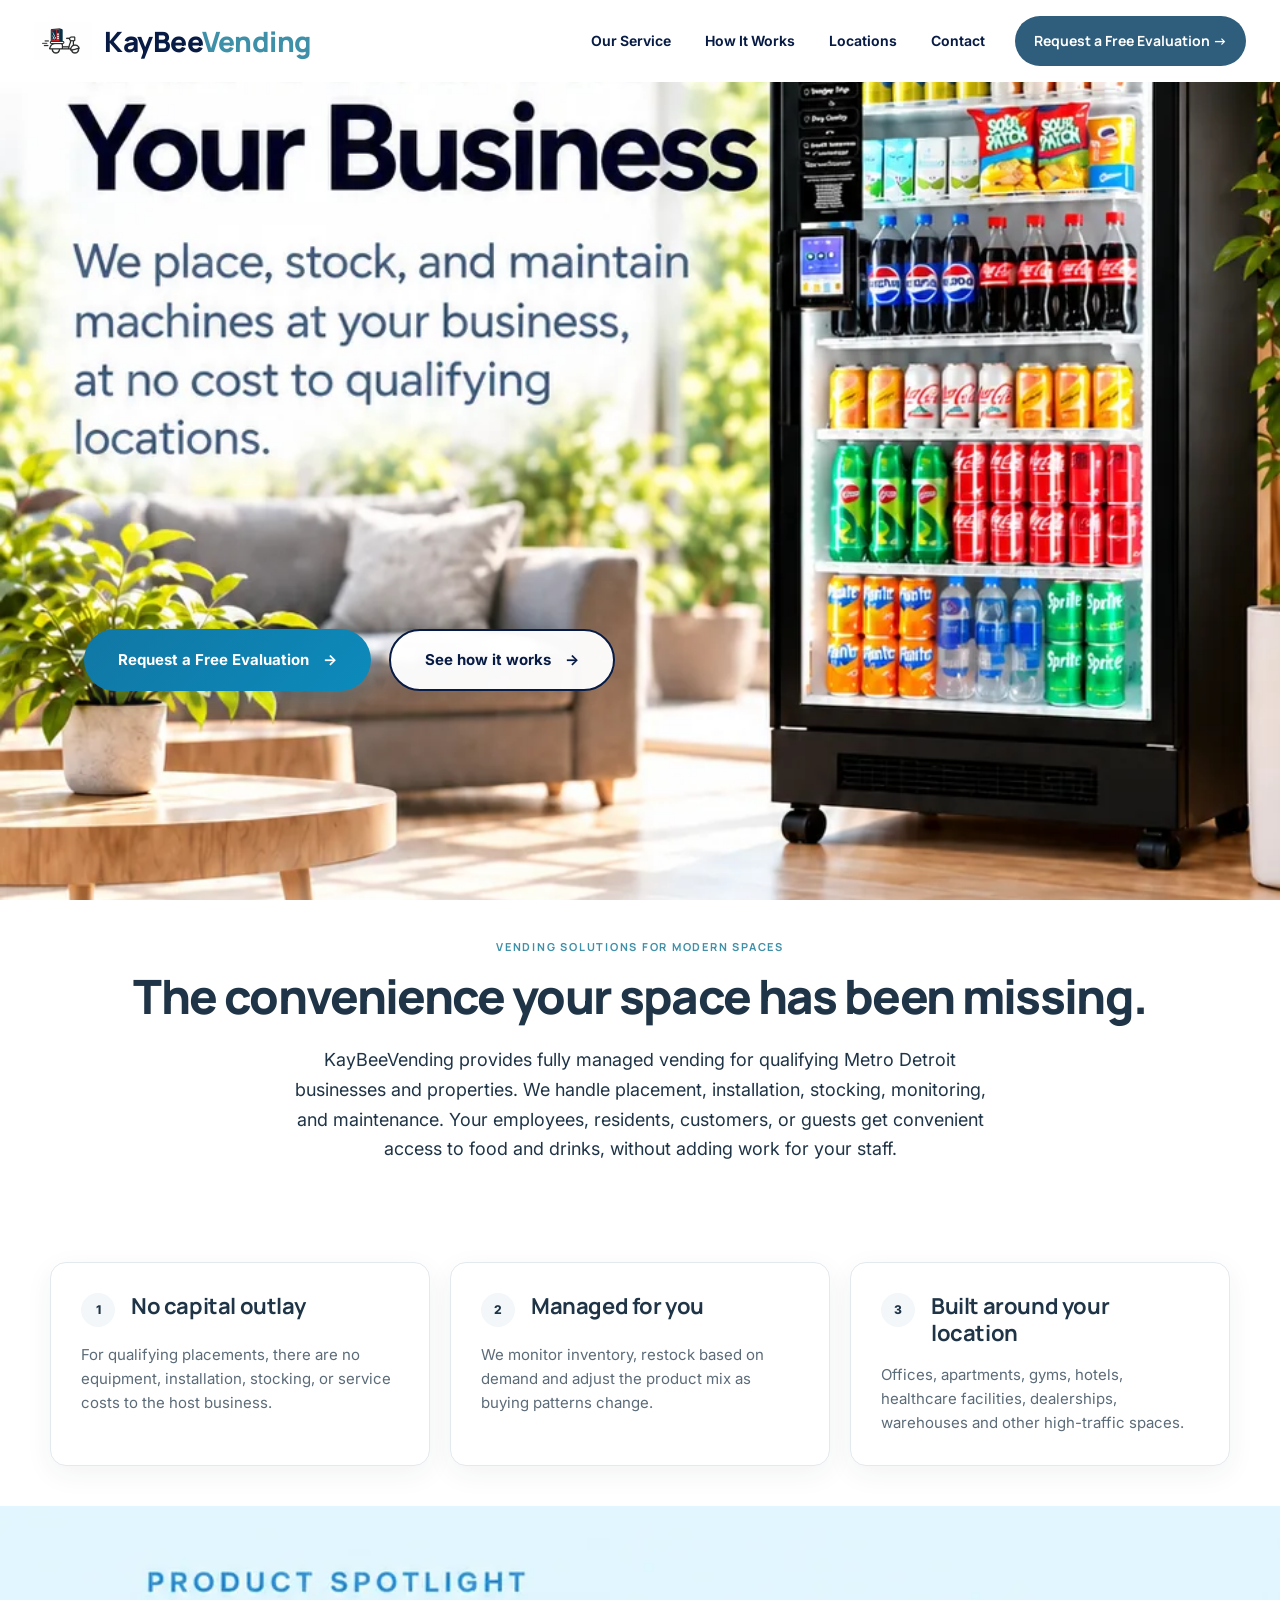
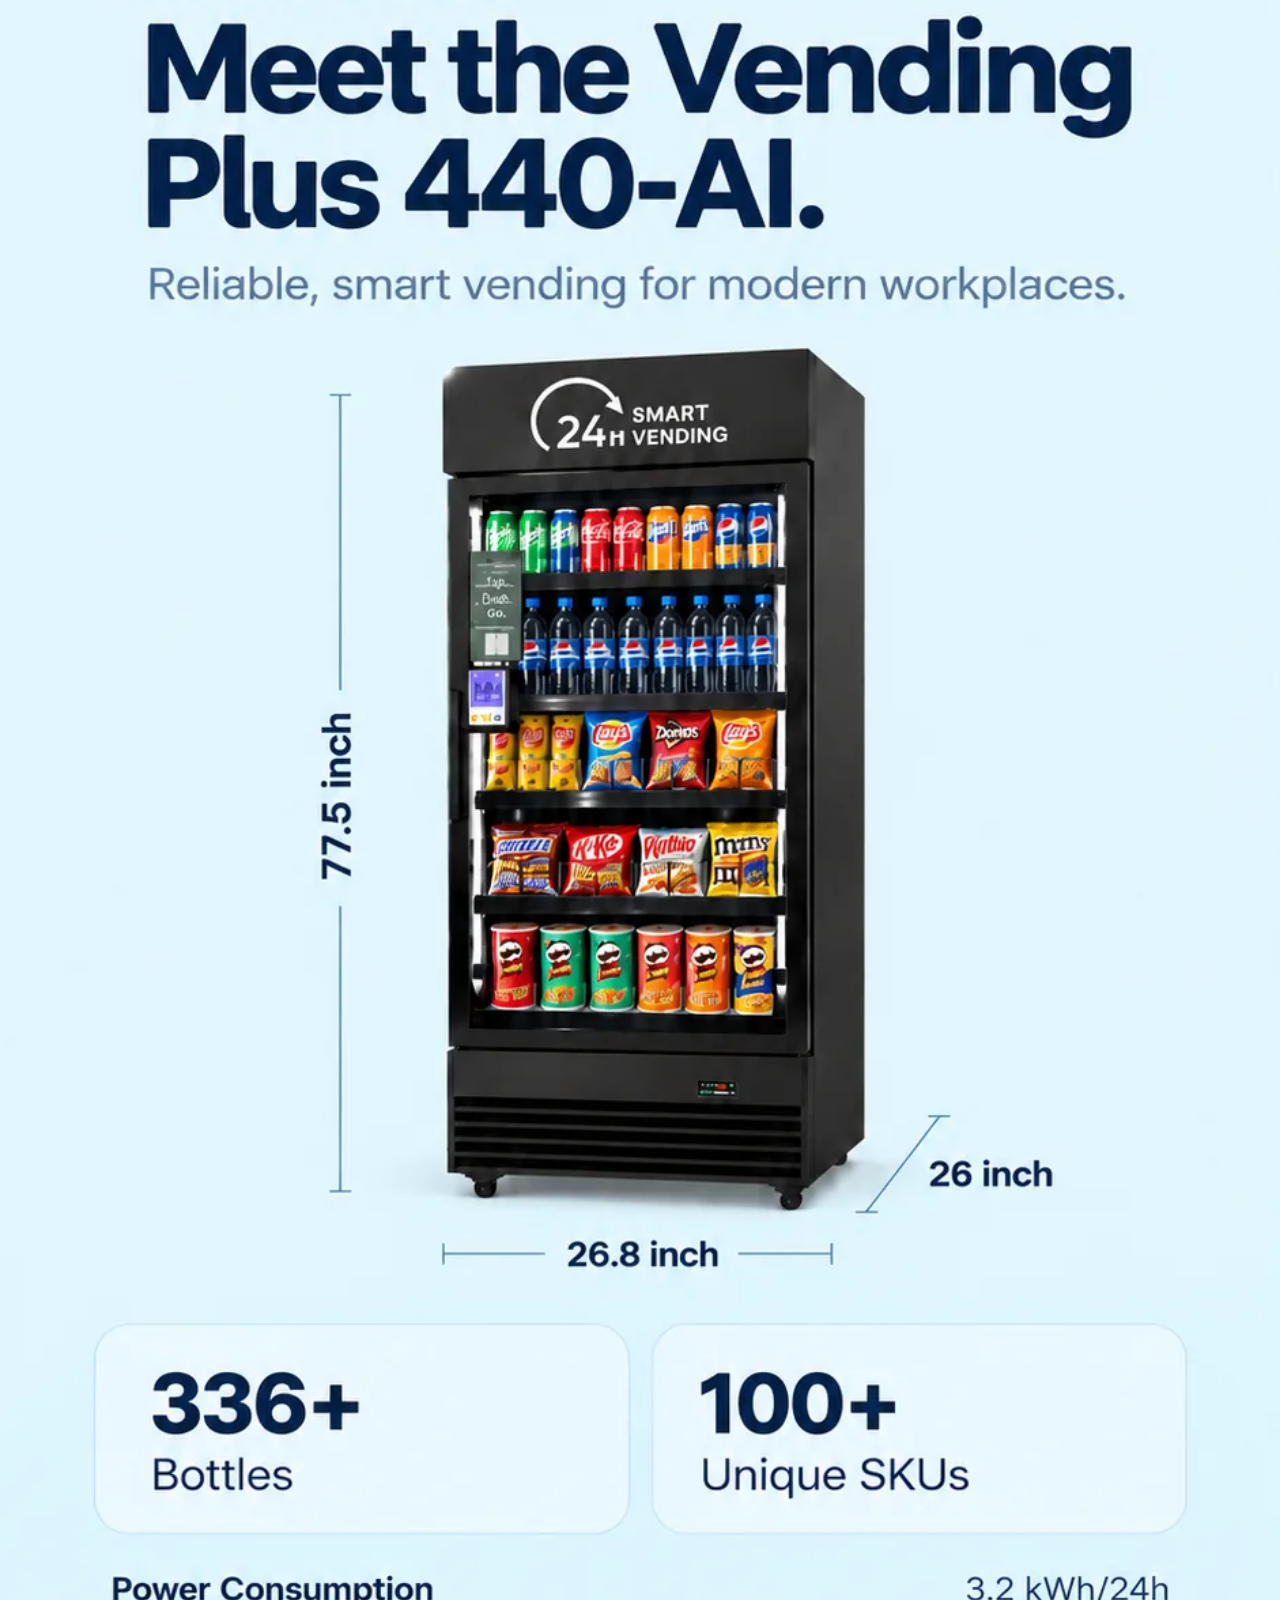
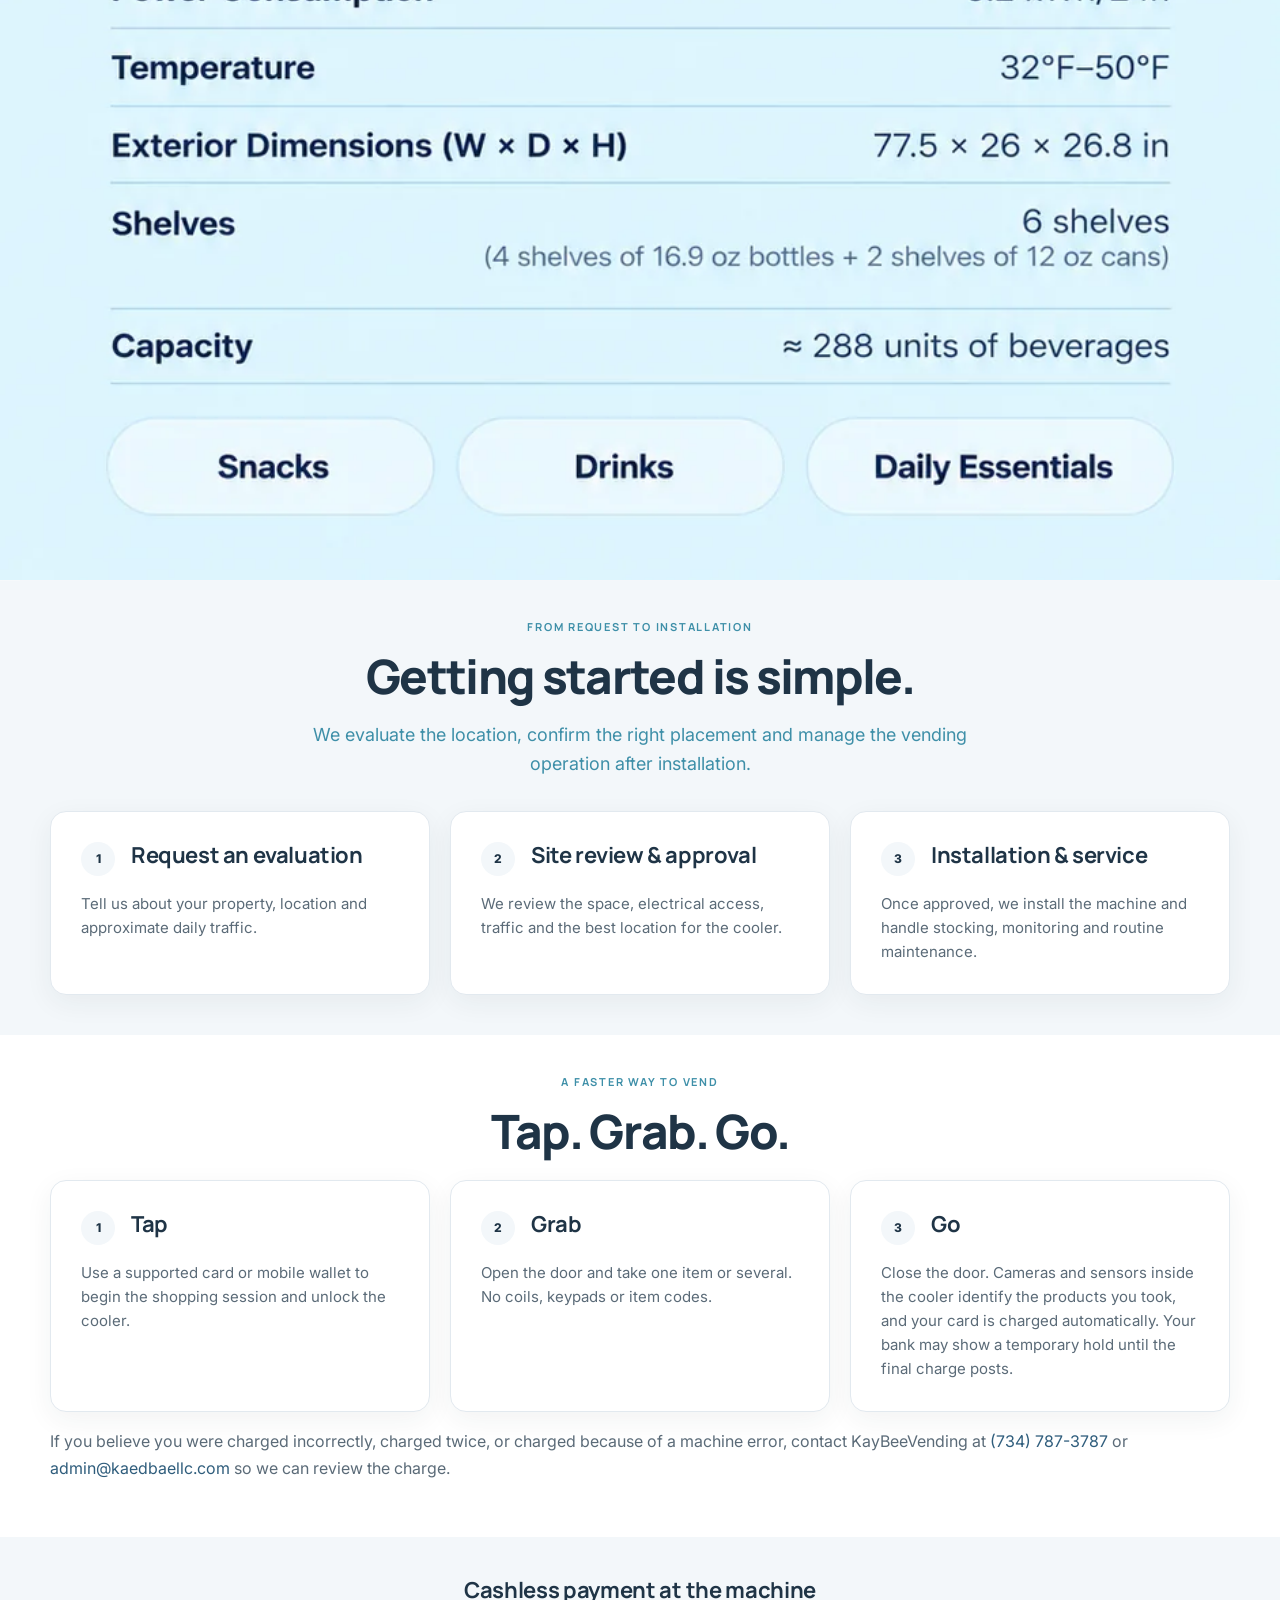
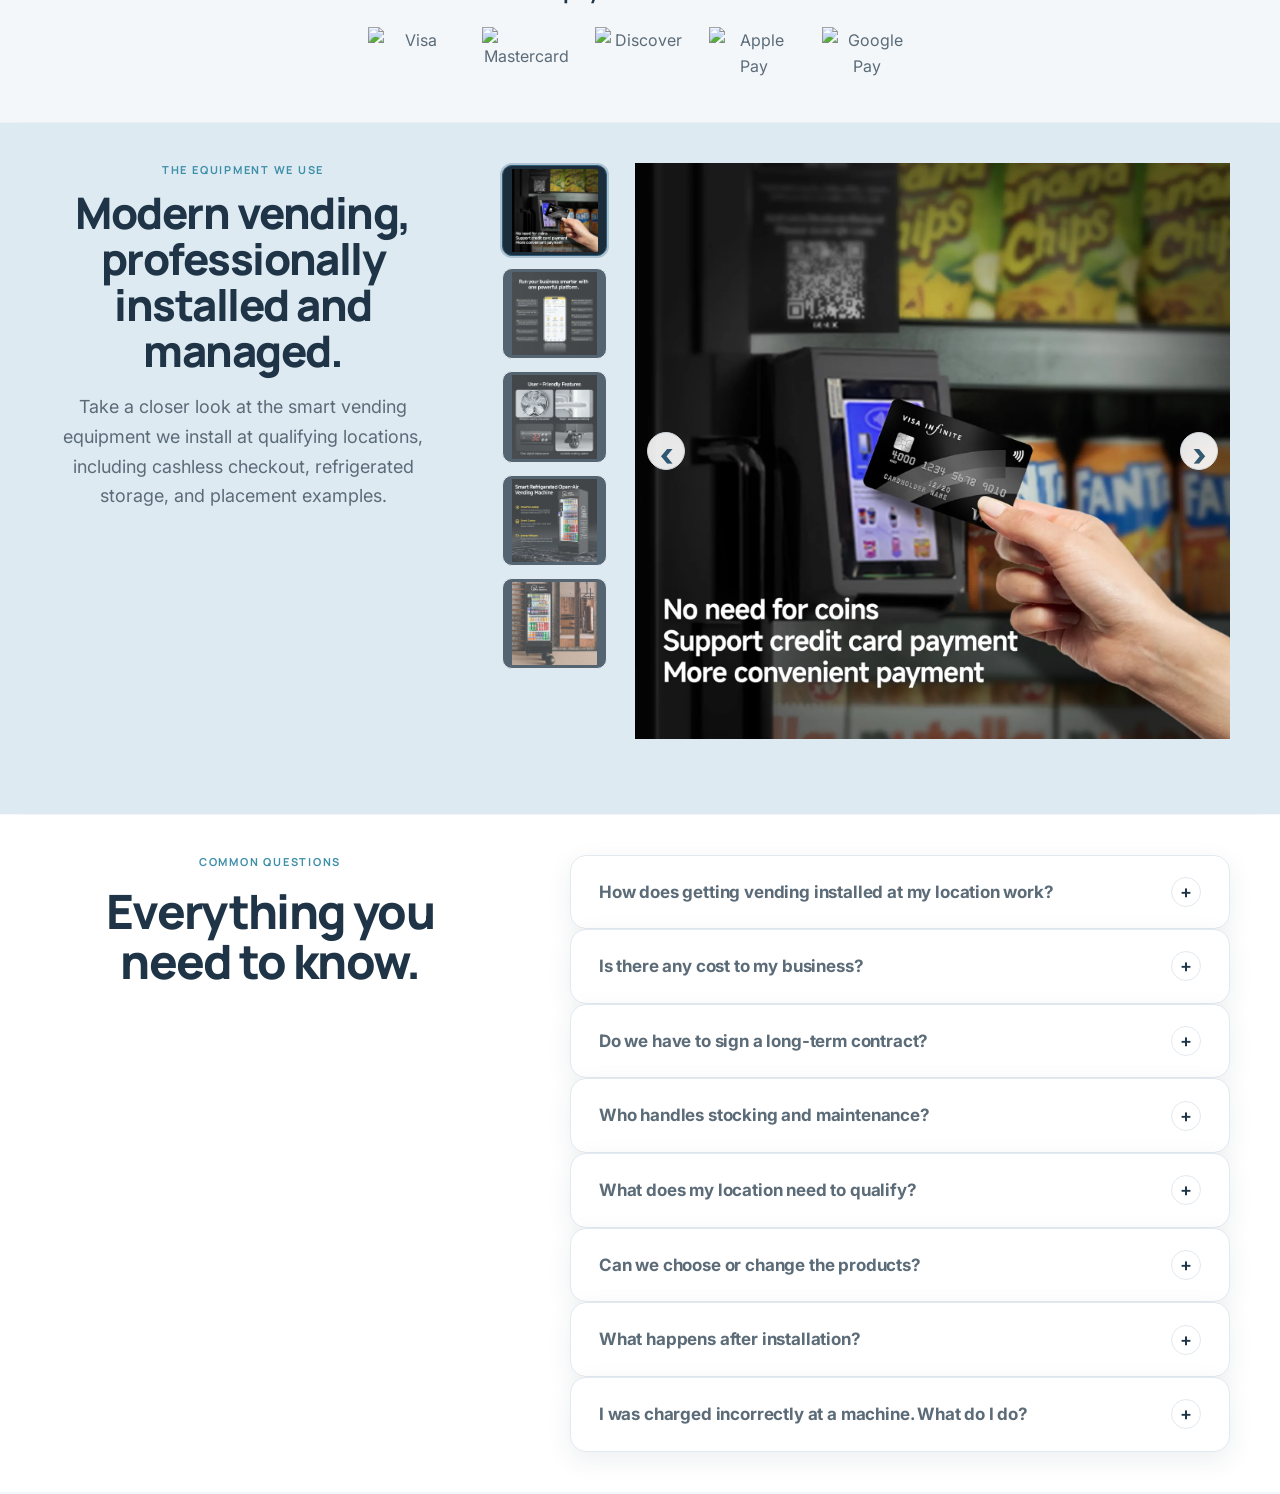
==== commit e2381635: "Optimize page image delivery and metadata" ====
--- a/index.html
+++ b/index.html
@@ -367,7 +367,7 @@
   </div>
 </div>
 <header class="nav" id="top">
-<a class="brand" href="#top" aria-label="KayBeeVending home"><img class="brand-logo" src="assets/kaybeevending-logo.png" alt=""><span>KayBee<span class="accent">Vending</span></span></a>
+<a class="brand" href="#top" aria-label="KayBeeVending home"><img class="brand-logo" src="assets/kaybeevending-logo.webp" alt="KayBeeVending logo" width="1536" height="1024" loading="lazy"><span>KayBee<span class="accent">Vending</span></span></a>
 <button class="menu" aria-label="Open navigation" aria-expanded="false">☰</button>
 <nav><a href="#solutions">Our Service</a><a href="#how">How It Works</a><a href="#placement">Locations</a><a href="#contact">Contact</a></nav>
 <a class="btn small desktop-cta" href="#contact">Request a Free Evaluation →</a>
@@ -376,8 +376,10 @@
 <section class="hero-image-only" aria-label="KayBeeVending smart vending service">
   <h1 class="sr-only">Vending Service for Your Business</h1>
   <picture>
-    <source media="(max-width: 700px)" srcset="assets/kaybee-vending-hero-phone.png?v=20260926-fit2">
-    <img src="assets/kaybee-vending-hero-desktop.png" alt="KayBeeVending smart vending service for Metro Detroit businesses, shown with a smart vending cooler in a modern business setting.">
+    <source media="(max-width: 700px)" type="image/webp" srcset="assets/kaybee-vending-hero-phone.webp">
+    <source media="(max-width: 700px)" srcset="assets/kaybee-vending-hero-phone.png">
+    <source type="image/webp" srcset="assets/kaybee-vending-hero-desktop.webp">
+    <img src="assets/kaybee-vending-hero-desktop.png" alt="KayBeeVending smart vending service for Metro Detroit businesses, shown with a smart vending cooler in a modern business setting." width="1672" height="941">
   </picture>
 
   <div class="hero-image-buttons">
@@ -394,8 +396,10 @@
 <section class="benefits kb-card-grid"><article class="kb-card"><span class="kb-card-badge">1</span><h3 class="kb-card-title">No capital outlay</h3><p class="kb-card-text">For qualifying placements, there are no equipment, installation, stocking, or service costs to the host business.</p></article><article class="kb-card"><span class="kb-card-badge">2</span><h3 class="kb-card-title">Managed for you</h3><p class="kb-card-text">We monitor inventory, restock based on demand and adjust the product mix as buying patterns change.</p></article><article class="kb-card"><span class="kb-card-badge">3</span><h3 class="kb-card-title">Built around your location</h3><p class="kb-card-text">Offices, apartments, gyms, hotels, healthcare facilities, dealerships, warehouses and other high-traffic spaces.</p></article></section>
 <section id="machine" class="machine-section machine-integrated">
   <picture class="machine-integrated-picture">
+    <source media="(max-width: 700px)" type="image/webp" srcset="assets/plus440-product-spotlight-mobile.webp">
     <source media="(max-width: 700px)" srcset="assets/plus440-product-spotlight-mobile.png">
-    <img class="machine-integrated-art" src="assets/plus440-product-spotlight.png" alt="Vending Plus 440-AI product spotlight with dimensions, capacity, specifications and features">
+    <source type="image/webp" srcset="assets/plus440-product-spotlight.webp">
+    <img class="machine-integrated-art" src="assets/plus440-product-spotlight.png" alt="Vending Plus 440-AI product spotlight with dimensions, capacity, specifications and features" width="1916" height="821" loading="lazy">
   </picture>
   <a class="machine-integrated-cta" href="#contact" aria-label="See if your location qualifies"></a>
 </section>
@@ -416,11 +420,11 @@
     <span class="payment-brand discover">DISCOVER</span>
       </div>
   <div class="payment-methods payment-methods-polished" hidden aria-label="Accepted payment methods at the vending machine">
-    <img src="https://cdn.jsdelivr.net/gh/activemerchant/payment_icons@7e9b488c7ca15af70580c640f87c18f848516140/app/assets/images/payment_icons/visa.svg" alt="Visa" onerror="this.style.display='none'">
-    <img src="https://cdn.jsdelivr.net/gh/activemerchant/payment_icons@7e9b488c7ca15af70580c640f87c18f848516140/app/assets/images/payment_icons/master.svg" alt="Mastercard" onerror="this.style.display='none'">
-    <img src="https://cdn.jsdelivr.net/gh/activemerchant/payment_icons@master/app/assets/images/payment_icons/discover.svg" alt="Discover" onerror="this.style.display='none'">
-    <img src="https://cdn.jsdelivr.net/gh/activemerchant/payment_icons@master/app/assets/images/payment_icons/apple_pay.svg" alt="Apple Pay" onerror="this.style.display='none'">
-    <img src="https://cdn.jsdelivr.net/gh/activemerchant/payment_icons@master/app/assets/images/payment_icons/google_pay.svg" alt="Google Pay" onerror="this.style.display='none'">
+    <img src="https://cdn.jsdelivr.net/gh/activemerchant/payment_icons@7e9b488c7ca15af70580c640f87c18f848516140/app/assets/images/payment_icons/visa.svg" alt="Visa" width="64" height="40" loading="lazy" onerror="this.style.display='none'">
+    <img src="https://cdn.jsdelivr.net/gh/activemerchant/payment_icons@7e9b488c7ca15af70580c640f87c18f848516140/app/assets/images/payment_icons/master.svg" alt="Mastercard" width="64" height="40" loading="lazy" onerror="this.style.display='none'">
+    <img src="https://cdn.jsdelivr.net/gh/activemerchant/payment_icons@master/app/assets/images/payment_icons/discover.svg" alt="Discover" width="64" height="40" loading="lazy" onerror="this.style.display='none'">
+    <img src="https://cdn.jsdelivr.net/gh/activemerchant/payment_icons@master/app/assets/images/payment_icons/apple_pay.svg" alt="Apple Pay" width="64" height="40" loading="lazy" onerror="this.style.display='none'">
+    <img src="https://cdn.jsdelivr.net/gh/activemerchant/payment_icons@master/app/assets/images/payment_icons/google_pay.svg" alt="Google Pay" width="64" height="40" loading="lazy" onerror="this.style.display='none'">
   </div>
 </section>
 <section class="product-showcase" aria-labelledby="gallery-title">
@@ -431,15 +435,15 @@
   </div>
   <div class="product-gallery" id="kbEquipmentCarousel">
     <div class="gallery-thumbs" id="kbEquipmentThumbs" role="tablist" aria-label="Vending Plus 440-AI photos">
-      <button class="gallery-thumb active" type="button" data-image="assets/cashless.png" data-alt="Cashless card and mobile payment interface on the Vending Plus 440-AI" data-caption="Cashless payment"><img src="assets/cashless.png" alt="Cashless card and mobile payment interface on the Vending Plus 440-AI"></button>
-      <button class="gallery-thumb" type="button" data-image="assets/platform.png" data-alt="Remote inventory and vending management platform dashboard" data-caption="Remote management platform"><img src="assets/platform.png" alt="Remote inventory and vending management platform dashboard"></button>
-      <button class="gallery-thumb" type="button" data-image="assets/user-friendly.png" data-alt="Customer-facing hardware and access features of the Vending Plus 440-AI" data-caption="Customer-friendly hardware"><img src="assets/user-friendly.png" alt="Customer-facing hardware and access features of the Vending Plus 440-AI"></button>
-      <button class="gallery-thumb" type="button" data-image="assets/refrigerated.png" data-alt="Refrigerated Vending Plus 440-AI cooler with stocked shelves" data-caption="Refrigerated storage"><img src="assets/refrigerated.png" alt="Refrigerated Vending Plus 440-AI cooler with stocked shelves"></button>
-      <button class="gallery-thumb" type="button" data-image="assets/gym-placement.png" data-alt="Vending Plus 440-AI smart cooler installed in a gym environment" data-caption="Example gym placement"><img src="assets/gym-placement.png" alt="Vending Plus 440-AI smart cooler installed in a gym environment"></button>
+      <button class="gallery-thumb active" type="button" data-image="assets/cashless.webp" data-alt="Cashless card and mobile payment interface on the Vending Plus 440-AI" data-caption="Cashless payment"><img src="assets/cashless.webp" alt="Cashless card and mobile payment interface on the Vending Plus 440-AI" width="1549" height="1501" loading="lazy"></button>
+      <button class="gallery-thumb" type="button" data-image="assets/platform.webp" data-alt="Remote inventory and vending management platform dashboard" data-caption="Remote management platform"><img src="assets/platform.webp" alt="Remote inventory and vending management platform dashboard" width="1554" height="1516" loading="lazy"></button>
+      <button class="gallery-thumb" type="button" data-image="assets/user-friendly.webp" data-alt="Customer-facing hardware and access features of the Vending Plus 440-AI" data-caption="Customer-friendly hardware"><img src="assets/user-friendly.webp" alt="Customer-facing hardware and access features of the Vending Plus 440-AI" width="1551" height="1515" loading="lazy"></button>
+      <button class="gallery-thumb" type="button" data-image="assets/refrigerated.webp" data-alt="Refrigerated Vending Plus 440-AI cooler with stocked shelves" data-caption="Refrigerated storage"><img src="assets/refrigerated.webp" alt="Refrigerated Vending Plus 440-AI cooler with stocked shelves" width="1549" height="1506" loading="lazy"></button>
+      <button class="gallery-thumb" type="button" data-image="assets/gym-placement.webp" data-alt="Vending Plus 440-AI smart cooler installed in a gym environment" data-caption="Example gym placement"><img src="assets/gym-placement.webp" alt="Vending Plus 440-AI smart cooler installed in a gym environment" width="1556" height="1514" loading="lazy"></button>
     </div>
     <div class="gallery-stage" id="kbEquipmentStage">
       <div class="gallery-image-wrap" id="kbEquipmentImageWrap">
-        <img id="kbEquipmentMain" src="assets/cashless.png" alt="Cashless card and mobile payment interface on the Vending Plus 440-AI">
+        <img id="kbEquipmentMain" src="assets/cashless.webp" alt="Cashless card and mobile payment interface on the Vending Plus 440-AI" width="1549" height="1501" loading="lazy">
         <button class="gallery-arrow prev" id="kbEquipmentPrev" type="button" aria-label="Previous image" style="z-index:9999;pointer-events:auto;">‹</button>
         <button class="gallery-arrow next" id="kbEquipmentNext" type="button" aria-label="Next image" style="z-index:9999;pointer-events:auto;">›</button>
       </div>
@@ -517,7 +521,7 @@
 <section id="contact" class="cta"><div><p class="eyebrow">FREE SITE EVALUATION</p><h2>See if your location qualifies.</h2><p>Tell us about your location and approximate daily traffic. We’ll typically contact you within one business day to discuss fit and placement options.</p><div class="contact-links"><a class="phone-link" href="tel:+17347873787" aria-label="Call KayBeeVending at 734 787 3787"><svg class="contact-icon" viewBox="0 0 24 24" aria-hidden="true"><path d="M6.62 10.79a15.46 15.46 0 0 0 6.59 6.59l2.2-2.2a1 1 0 0 1 1.02-.24c1.12.37 2.33.57 3.57.57a1 1 0 0 1 1 1V20a1 1 0 0 1-1 1C10.61 21 3 13.39 3 4a1 1 0 0 1 1-1h3.5a1 1 0 0 1 1 1c0 1.25.2 2.45.57 3.57a1 1 0 0 1-.25 1.02l-2.2 2.2Z"/></svg><span>Call +1 (734) 787-3787</span></a><a class="email-link" href="mailto:admin@kaedbaellc.com?subject=KayBeeVending%20Inquiry" aria-label="Email KayBeeVending"><svg class="contact-icon" viewBox="0 0 24 24" aria-hidden="true"><path d="M20 4H4a2 2 0 0 0-2 2v12a2 2 0 0 0 2 2h16a2 2 0 0 0 2-2V6a2 2 0 0 0-2-2Zm0 4-8 5-8-5V6l8 5 8-5v2Z"/></svg><span>admin@kaedbaellc.com</span></a></div></div><form id="leadForm" action="https://formspree.io/f/myezwjwp" method="POST"><label>Name<input required name="name" autocomplete="name"></label><label>Business / Property<input required name="business" autocomplete="organization"></label><label>Email<input required type="email" name="email" autocomplete="email"></label><label>Phone<input name="phone" autocomplete="tel"></label><label>Michigan city<input required name="city"></label><label>Approx. daily traffic<select name="traffic"><option>Under 50</option><option>50–100</option><option>100–250</option><option>250+</option><option>Not sure</option></select></label><label class="full">Anything we should know?<textarea name="message" rows="4"></textarea></label><button class="btn full" type="submit">Request My Free Evaluation</button><p class="form-note full">By submitting this form, you agree that KayBeeVending may contact you by phone or email about your vending evaluation request. See our <a href="privacy.html">Privacy Policy</a>.</p><p class="form-note full">We’ll review your request and contact you typically within one business day.</p><p class="form-note full" id="formStatus"></p></form></section>
 </main>
 <footer class="site-footer">
-  <div class="footer-brand"><a class="footer-logo" href="#top"><img src="assets/kaybeevending-logo.png" alt=""><strong>KayBeeVending</strong></a><span>Fully managed vending service for Metro Detroit businesses.</span></div>
+  <div class="footer-brand"><a class="footer-logo" href="#top"><img src="assets/kaybeevending-logo.webp" alt="KayBeeVending logo" width="1536" height="1024" loading="lazy"><strong>KayBeeVending</strong></a><span>Fully managed vending service for Metro Detroit businesses.</span></div>
 
   <div class="footer-contact">
     <a class="phone-link" href="tel:+17347873787" aria-label="Call KayBeeVending at 734 787 3787"><svg class="contact-icon" viewBox="0 0 24 24" aria-hidden="true"><path d="M6.62 10.79a15.46 15.46 0 0 0 6.59 6.59l2.2-2.2a1 1 0 0 1 1.02-.24c1.12.37 2.33.57 3.57.57a1 1 0 0 1 1 1V20a1 1 0 0 1-1 1C10.61 21 3 13.39 3 4a1 1 0 0 1 1-1h3.5a1 1 0 0 1 1 1c0 1.25.2 2.45.57 3.57a1 1 0 0 1-.25 1.02l-2.2 2.2Z"/></svg><span>(734) 787-3787</span></a>
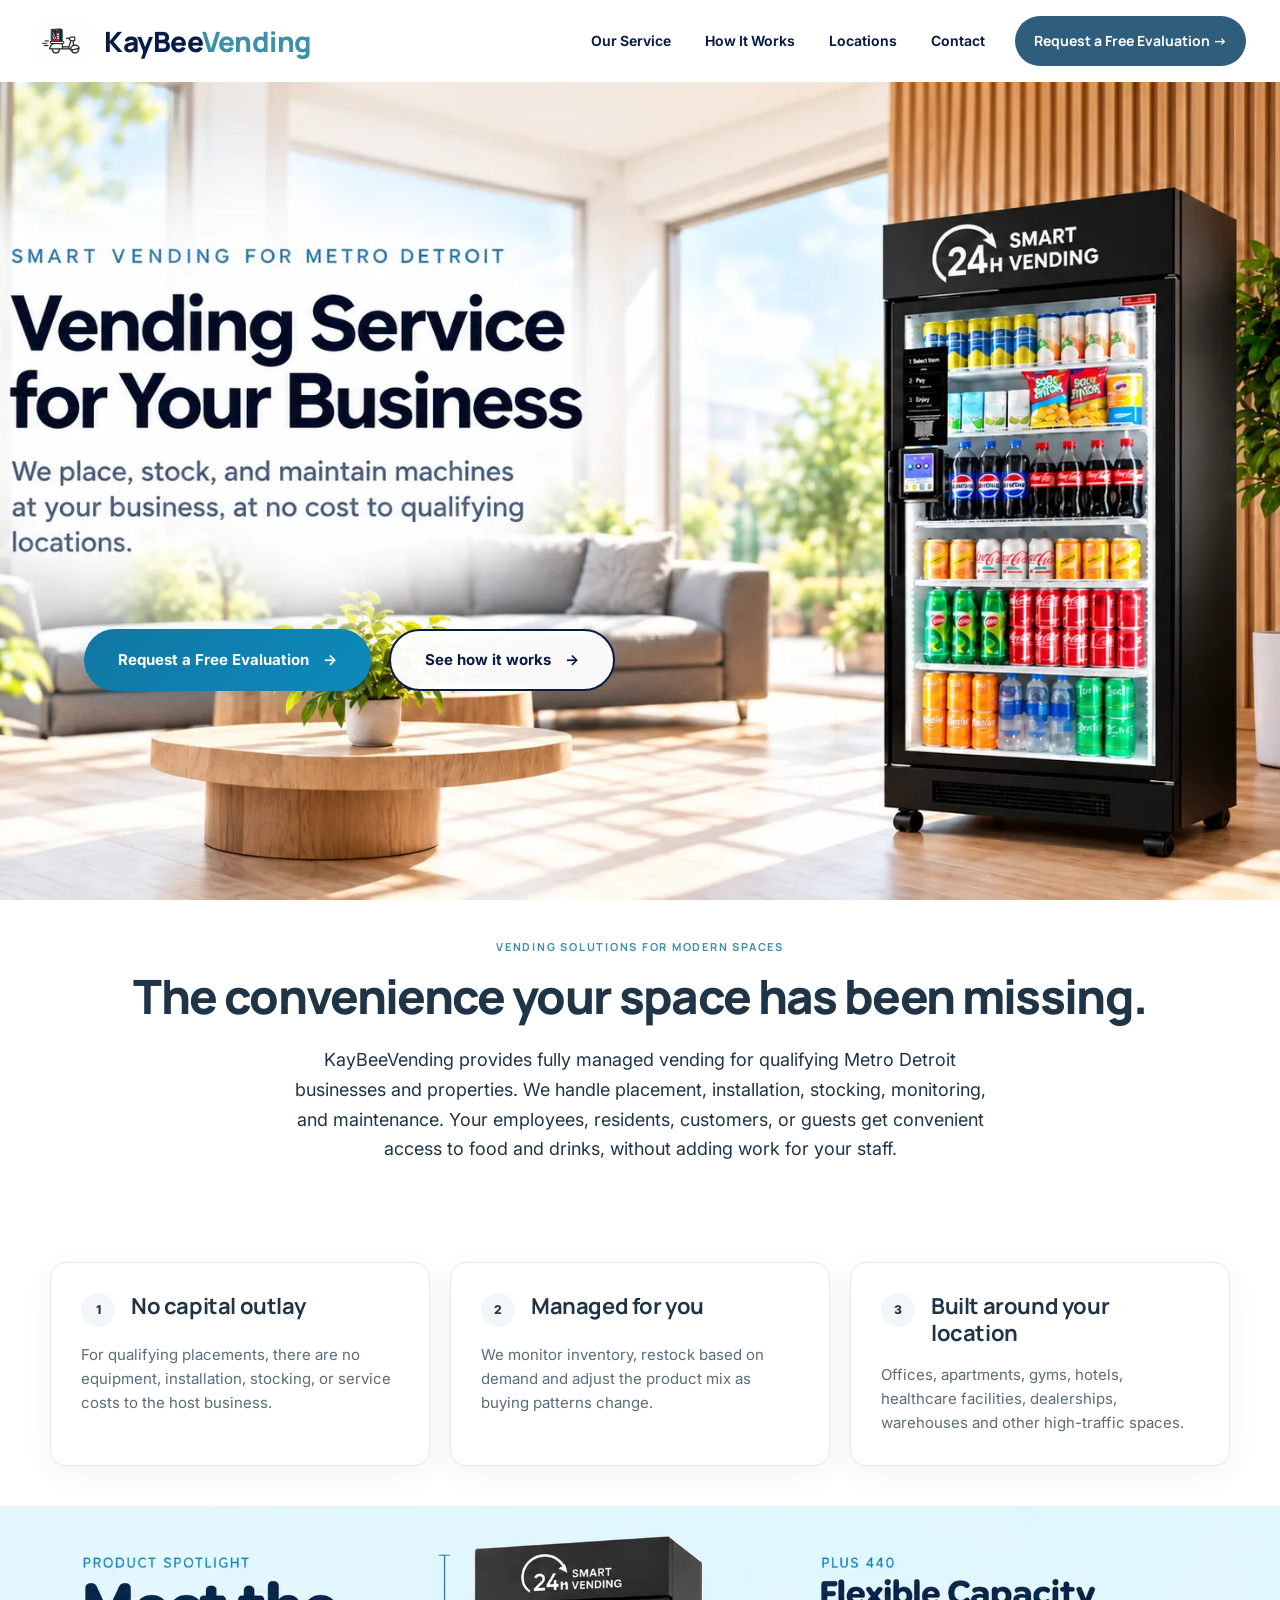
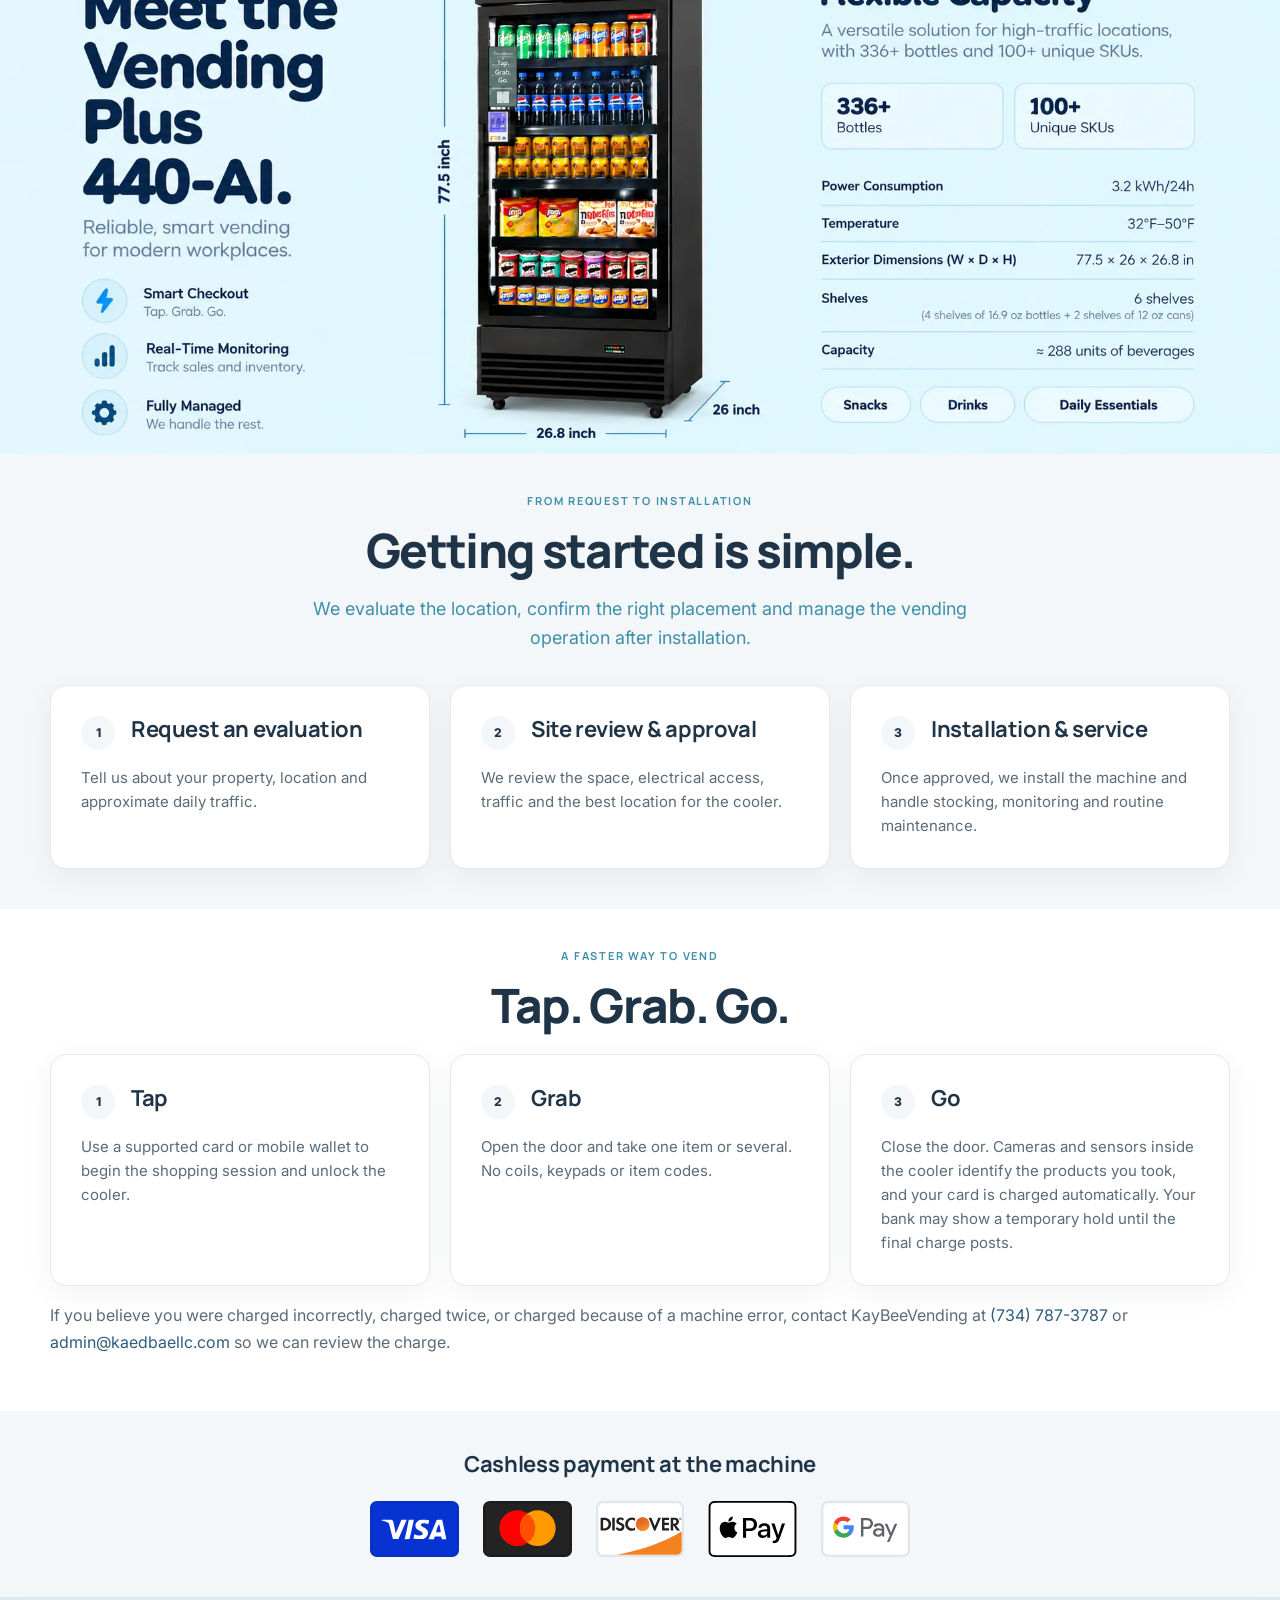
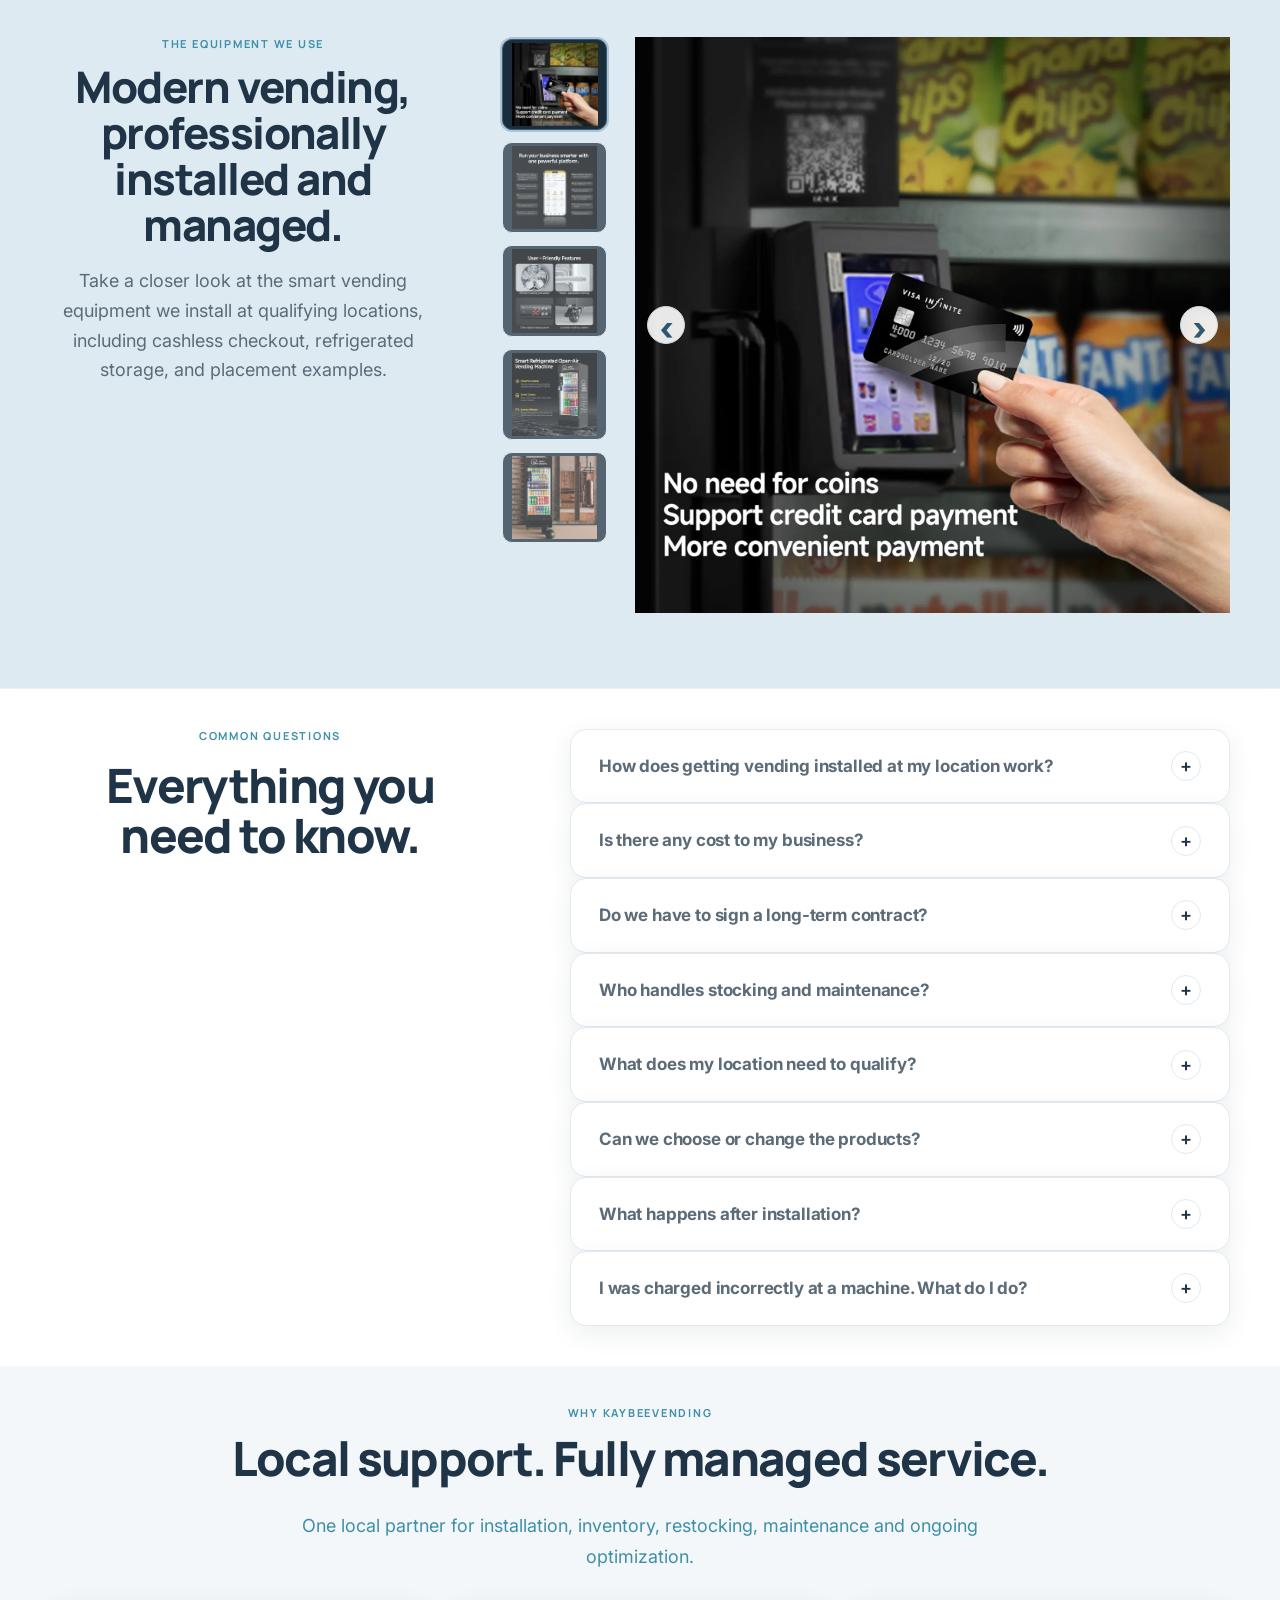
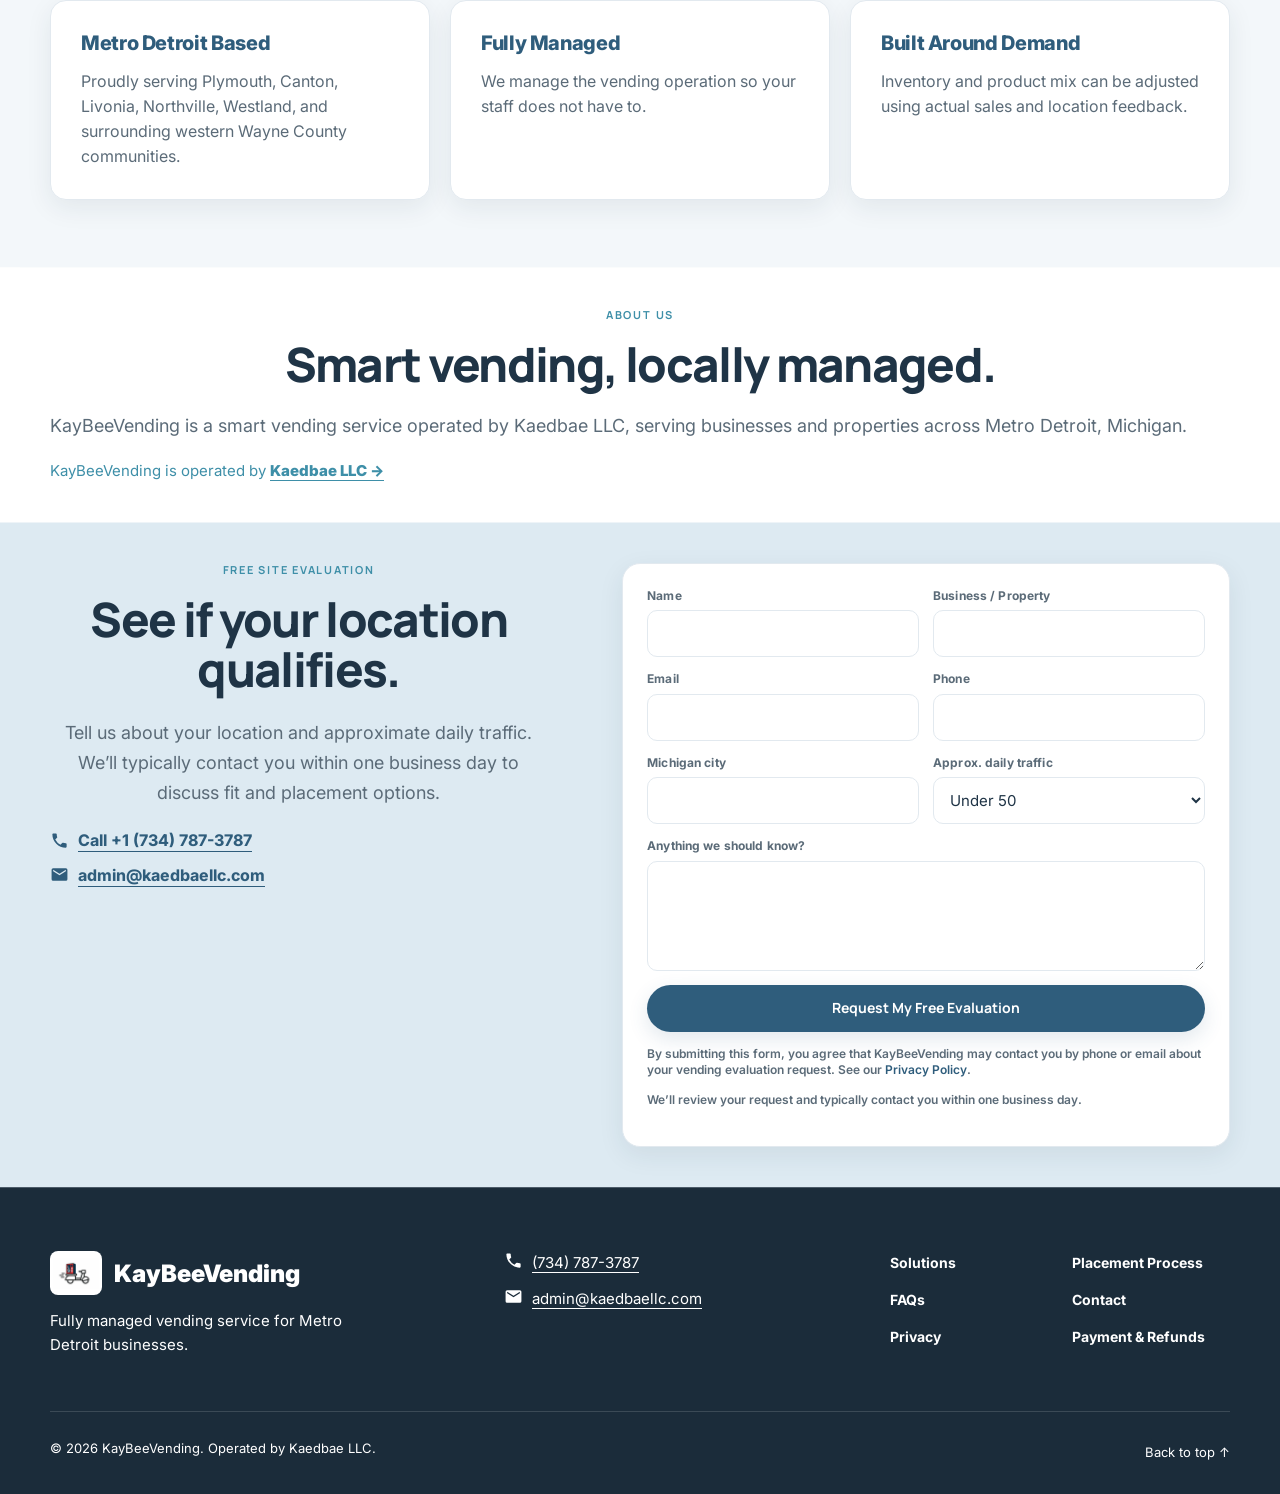
==== commit 9705b366: "Self-host payment logos; fix carousel thumbnails on phones and tablet colors - Payment logos (Visa, " ====
--- a/index.html
+++ b/index.html
@@ -280,6 +280,48 @@
     }
   }
 </style>
+<style id="phone-gallery-thumbs-fit">
+  /* Phones: show all 5 carousel thumbnails in one row, no sideways scrolling. */
+  @media (max-width:900px){
+    #kbEquipmentCarousel #kbEquipmentThumbs{
+      display:grid !important;
+      grid-template-columns:repeat(5,minmax(0,1fr)) !important;
+      grid-template-rows:auto !important;
+      grid-auto-rows:auto !important;
+      height:auto !important;
+      max-height:none !important;
+      min-height:0 !important;
+      gap:8px !important;
+      overflow:visible !important;
+      padding:4px 0 8px !important;
+      width:100% !important;
+    }
+    #kbEquipmentCarousel #kbEquipmentThumbs .gallery-thumb{
+      flex:none !important;
+      width:100% !important;
+      min-width:0 !important;
+      height:auto !important;
+      aspect-ratio:1/1 !important;
+    }
+    #kbEquipmentCarousel #kbEquipmentThumbs .gallery-thumb img{
+      width:100% !important;
+      height:100% !important;
+      object-fit:cover !important;
+    }
+  }
+  /* Tablets: match the phone/desktop colors (teal band hid the eyebrow label). */
+  @media (min-width:701px) and (max-width:1099px){
+    .product-showcase{
+      background:rgb(221,234,242) !important;
+    }
+    .product-showcase .gallery-copy h2{
+      color:rgb(31,52,70) !important;
+    }
+    .product-showcase .gallery-copy p:not(.eyebrow){
+      color:rgb(91,107,120) !important;
+    }
+  }
+</style>
 <script type="application/ld+json">
 {
   "@context": "https://schema.org",
@@ -367,7 +409,7 @@
   </div>
 </div>
 <header class="nav" id="top">
-<a class="brand" href="#top" aria-label="KayBeeVending home"><img class="brand-logo" src="assets/kaybeevending-logo.webp" alt="KayBeeVending logo" width="1536" height="1024" loading="lazy"><span>KayBee<span class="accent">Vending</span></span></a>
+<a class="brand" href="#top" aria-label="KayBeeVending home"><img class="brand-logo" src="assets/kaybeevending-logo.webp" alt="KayBeeVending logo" width="1536" height="1024"><span>KayBee<span class="accent">Vending</span></span></a>
 <button class="menu" aria-label="Open navigation" aria-expanded="false">☰</button>
 <nav><a href="#solutions">Our Service</a><a href="#how">How It Works</a><a href="#placement">Locations</a><a href="#contact">Contact</a></nav>
 <a class="btn small desktop-cta" href="#contact">Request a Free Evaluation →</a>
@@ -379,7 +421,7 @@
     <source media="(max-width: 700px)" type="image/webp" srcset="assets/kaybee-vending-hero-phone.webp">
     <source media="(max-width: 700px)" srcset="assets/kaybee-vending-hero-phone.png">
     <source type="image/webp" srcset="assets/kaybee-vending-hero-desktop.webp">
-    <img src="assets/kaybee-vending-hero-desktop.png" alt="KayBeeVending smart vending service for Metro Detroit businesses, shown with a smart vending cooler in a modern business setting." width="1672" height="941">
+    <img src="assets/kaybee-vending-hero-desktop.png" alt="KayBeeVending smart vending service for Metro Detroit businesses, shown with a smart vending cooler in a modern business setting." width="1672" height="941" fetchpriority="high">
   </picture>
 
   <div class="hero-image-buttons">
@@ -420,11 +462,11 @@
     <span class="payment-brand discover">DISCOVER</span>
       </div>
   <div class="payment-methods payment-methods-polished" hidden aria-label="Accepted payment methods at the vending machine">
-    <img src="https://cdn.jsdelivr.net/gh/activemerchant/payment_icons@7e9b488c7ca15af70580c640f87c18f848516140/app/assets/images/payment_icons/visa.svg" alt="Visa" width="64" height="40" loading="lazy" onerror="this.style.display='none'">
-    <img src="https://cdn.jsdelivr.net/gh/activemerchant/payment_icons@7e9b488c7ca15af70580c640f87c18f848516140/app/assets/images/payment_icons/master.svg" alt="Mastercard" width="64" height="40" loading="lazy" onerror="this.style.display='none'">
-    <img src="https://cdn.jsdelivr.net/gh/activemerchant/payment_icons@master/app/assets/images/payment_icons/discover.svg" alt="Discover" width="64" height="40" loading="lazy" onerror="this.style.display='none'">
-    <img src="https://cdn.jsdelivr.net/gh/activemerchant/payment_icons@master/app/assets/images/payment_icons/apple_pay.svg" alt="Apple Pay" width="64" height="40" loading="lazy" onerror="this.style.display='none'">
-    <img src="https://cdn.jsdelivr.net/gh/activemerchant/payment_icons@master/app/assets/images/payment_icons/google_pay.svg" alt="Google Pay" width="64" height="40" loading="lazy" onerror="this.style.display='none'">
+    <img src="assets/payment/visa.svg" alt="Visa" width="64" height="40" loading="lazy" onerror="this.style.display='none'">
+    <img src="assets/payment/master.svg" alt="Mastercard" width="64" height="40" loading="lazy" onerror="this.style.display='none'">
+    <img src="assets/payment/discover.svg" alt="Discover" width="64" height="40" loading="lazy" onerror="this.style.display='none'">
+    <img src="assets/payment/apple_pay.svg" alt="Apple Pay" width="64" height="40" loading="lazy" onerror="this.style.display='none'">
+    <img src="assets/payment/google_pay.svg" alt="Google Pay" width="64" height="40" loading="lazy" onerror="this.style.display='none'">
   </div>
 </section>
 <section class="product-showcase" aria-labelledby="gallery-title">
@@ -518,7 +560,7 @@
   <h2>Smart vending, locally managed.</h2>
   <p>KayBeeVending is a smart vending service operated by Kaedbae LLC, serving businesses and properties across Metro Detroit, Michigan.</p><p class="parent-company">KayBeeVending is operated by <a href="https://kaedbaellc.com/" target="_blank" rel="noopener noreferrer">Kaedbae LLC →</a></p>
 </section>
-<section id="contact" class="cta"><div><p class="eyebrow">FREE SITE EVALUATION</p><h2>See if your location qualifies.</h2><p>Tell us about your location and approximate daily traffic. We’ll typically contact you within one business day to discuss fit and placement options.</p><div class="contact-links"><a class="phone-link" href="tel:+17347873787" aria-label="Call KayBeeVending at 734 787 3787"><svg class="contact-icon" viewBox="0 0 24 24" aria-hidden="true"><path d="M6.62 10.79a15.46 15.46 0 0 0 6.59 6.59l2.2-2.2a1 1 0 0 1 1.02-.24c1.12.37 2.33.57 3.57.57a1 1 0 0 1 1 1V20a1 1 0 0 1-1 1C10.61 21 3 13.39 3 4a1 1 0 0 1 1-1h3.5a1 1 0 0 1 1 1c0 1.25.2 2.45.57 3.57a1 1 0 0 1-.25 1.02l-2.2 2.2Z"/></svg><span>Call +1 (734) 787-3787</span></a><a class="email-link" href="mailto:admin@kaedbaellc.com?subject=KayBeeVending%20Inquiry" aria-label="Email KayBeeVending"><svg class="contact-icon" viewBox="0 0 24 24" aria-hidden="true"><path d="M20 4H4a2 2 0 0 0-2 2v12a2 2 0 0 0 2 2h16a2 2 0 0 0 2-2V6a2 2 0 0 0-2-2Zm0 4-8 5-8-5V6l8 5 8-5v2Z"/></svg><span>admin@kaedbaellc.com</span></a></div></div><form id="leadForm" action="https://formspree.io/f/myezwjwp" method="POST"><label>Name<input required name="name" autocomplete="name"></label><label>Business / Property<input required name="business" autocomplete="organization"></label><label>Email<input required type="email" name="email" autocomplete="email"></label><label>Phone<input name="phone" autocomplete="tel"></label><label>Michigan city<input required name="city"></label><label>Approx. daily traffic<select name="traffic"><option>Under 50</option><option>50–100</option><option>100–250</option><option>250+</option><option>Not sure</option></select></label><label class="full">Anything we should know?<textarea name="message" rows="4"></textarea></label><button class="btn full" type="submit">Request My Free Evaluation</button><p class="form-note full">By submitting this form, you agree that KayBeeVending may contact you by phone or email about your vending evaluation request. See our <a href="privacy.html">Privacy Policy</a>.</p><p class="form-note full">We’ll review your request and contact you typically within one business day.</p><p class="form-note full" id="formStatus"></p></form></section>
+<section id="contact" class="cta"><div><p class="eyebrow">FREE SITE EVALUATION</p><h2>See if your location qualifies.</h2><p>Tell us about your location and approximate daily traffic. We’ll typically contact you within one business day to discuss fit and placement options.</p><div class="contact-links"><a class="phone-link" href="tel:+17347873787" aria-label="Call KayBeeVending at 734 787 3787"><svg class="contact-icon" viewBox="0 0 24 24" aria-hidden="true"><path d="M6.62 10.79a15.46 15.46 0 0 0 6.59 6.59l2.2-2.2a1 1 0 0 1 1.02-.24c1.12.37 2.33.57 3.57.57a1 1 0 0 1 1 1V20a1 1 0 0 1-1 1C10.61 21 3 13.39 3 4a1 1 0 0 1 1-1h3.5a1 1 0 0 1 1 1c0 1.25.2 2.45.57 3.57a1 1 0 0 1-.25 1.02l-2.2 2.2Z"/></svg><span>Call +1 (734) 787-3787</span></a><a class="email-link" href="mailto:admin@kaedbaellc.com?subject=KayBeeVending%20Inquiry" aria-label="Email KayBeeVending"><svg class="contact-icon" viewBox="0 0 24 24" aria-hidden="true"><path d="M20 4H4a2 2 0 0 0-2 2v12a2 2 0 0 0 2 2h16a2 2 0 0 0 2-2V6a2 2 0 0 0-2-2Zm0 4-8 5-8-5V6l8 5 8-5v2Z"/></svg><span>admin@kaedbaellc.com</span></a></div></div><form id="leadForm" action="https://formspree.io/f/myezwjwp" method="POST"><label>Name<input required name="name" autocomplete="name"></label><label>Business / Property<input required name="business" autocomplete="organization"></label><label>Email<input required type="email" name="email" autocomplete="email"></label><label>Phone<input name="phone" autocomplete="tel"></label><label>Michigan city<input required name="city"></label><label>Approx. daily traffic<select name="traffic"><option>Under 50</option><option>50–100</option><option>100–250</option><option>250+</option><option>Not sure</option></select></label><label class="full">Anything we should know?<textarea name="message" rows="4"></textarea></label><button class="btn full" type="submit">Request My Free Evaluation</button><p class="form-note full">By submitting this form, you agree that KayBeeVending may contact you by phone or email about your vending evaluation request. See our <a href="privacy.html">Privacy Policy</a>.</p><p class="form-note full">We’ll review your request and typically contact you within one business day.</p><p class="form-note full" id="formStatus"></p></form></section>
 </main>
 <footer class="site-footer">
   <div class="footer-brand"><a class="footer-logo" href="#top"><img src="assets/kaybeevending-logo.webp" alt="KayBeeVending logo" width="1536" height="1024" loading="lazy"><strong>KayBeeVending</strong></a><span>Fully managed vending service for Metro Detroit businesses.</span></div>
@@ -543,7 +585,7 @@
     <a href="#top">Back to top ↑</a>
   </div>
 </footer>
-<script src="script.js?v=20260927-carousel2"></script>
+<script src="script.js?v=20260927-fix1"></script>
 
 <script>
 document.addEventListener('DOMContentLoaded', function () {
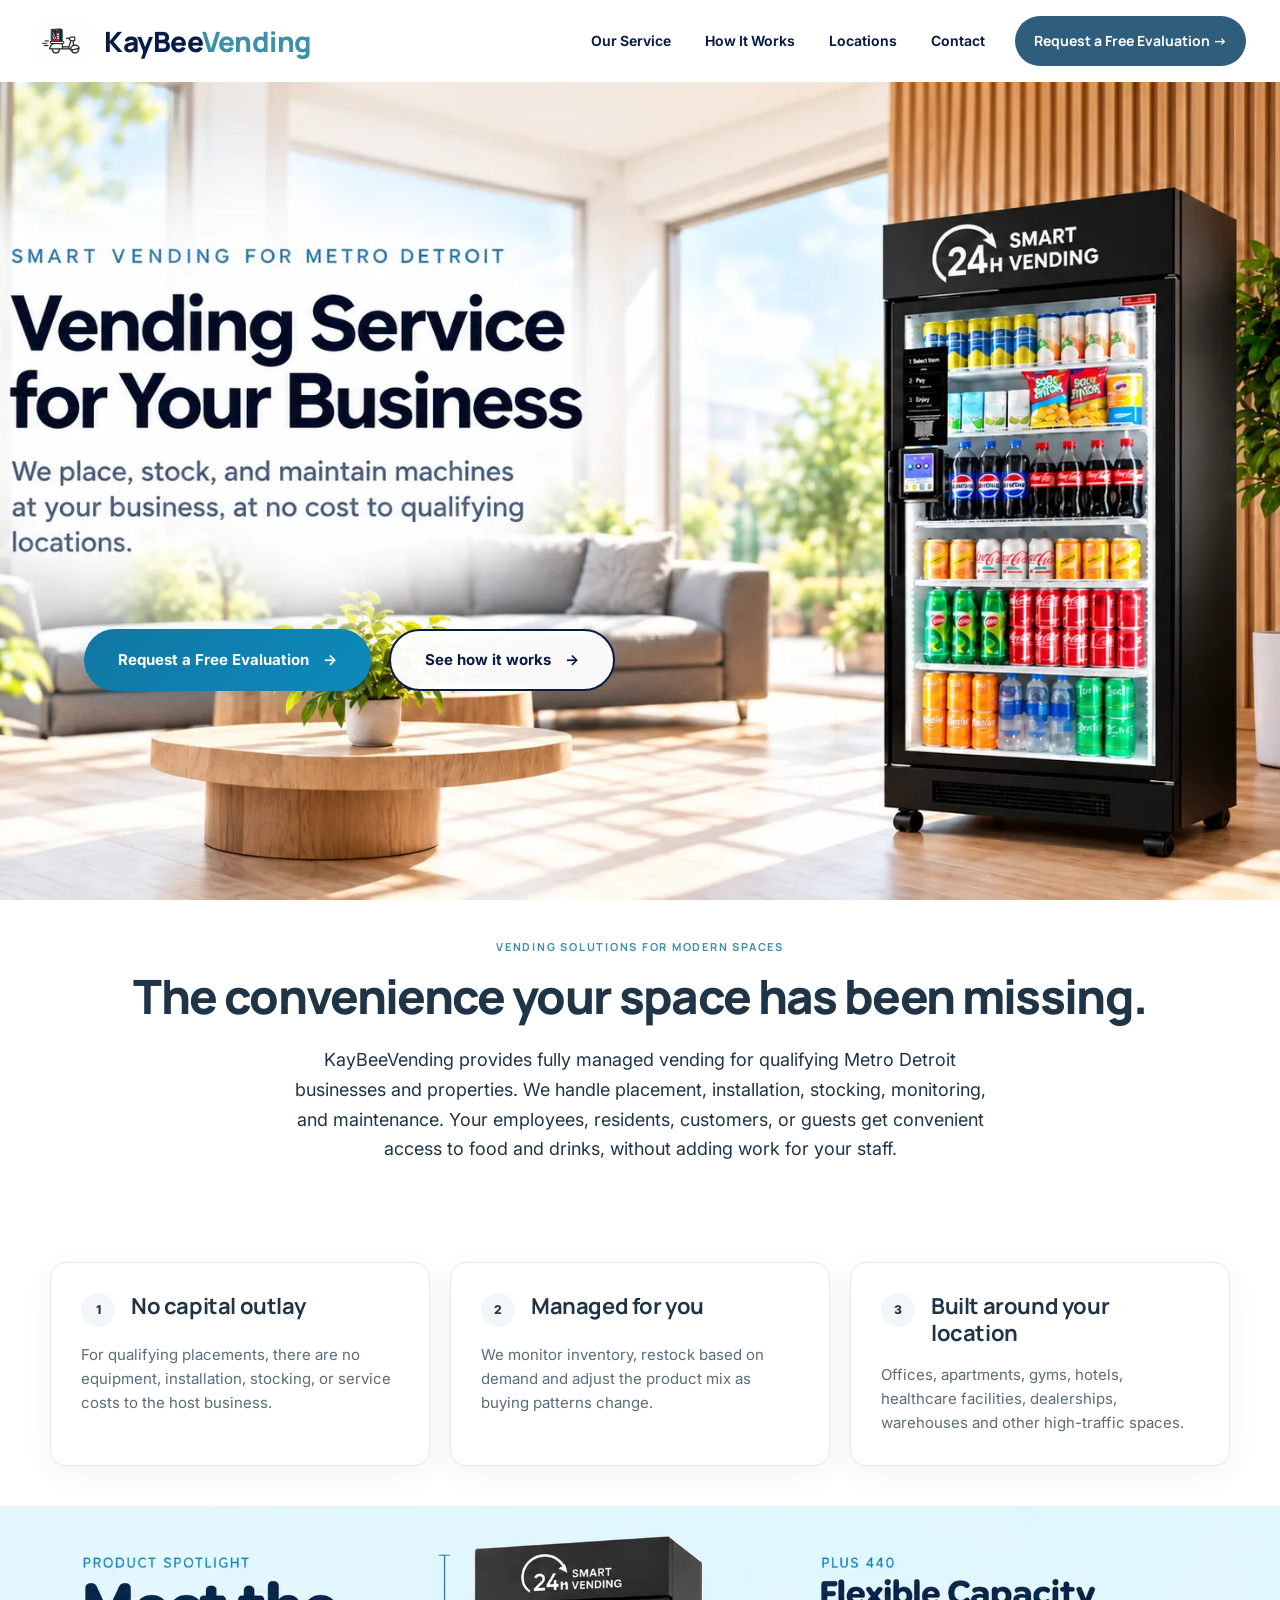
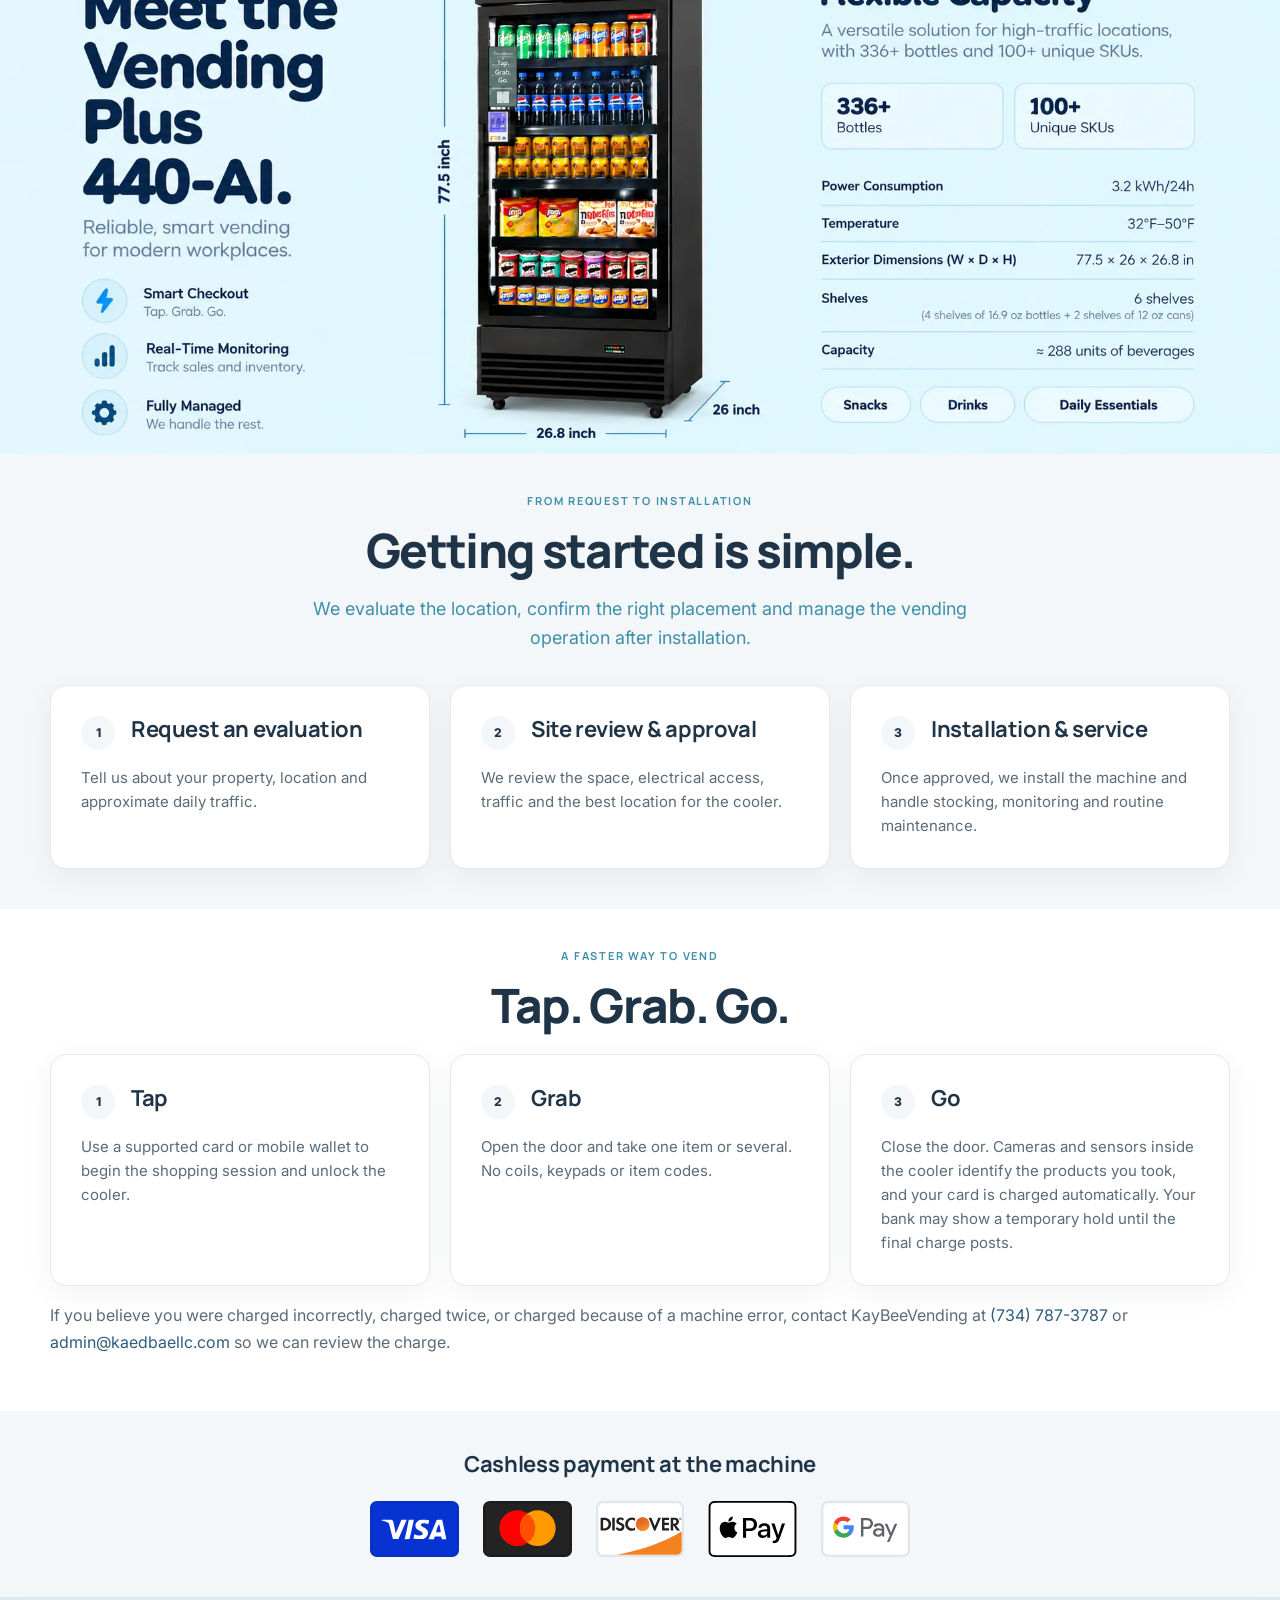
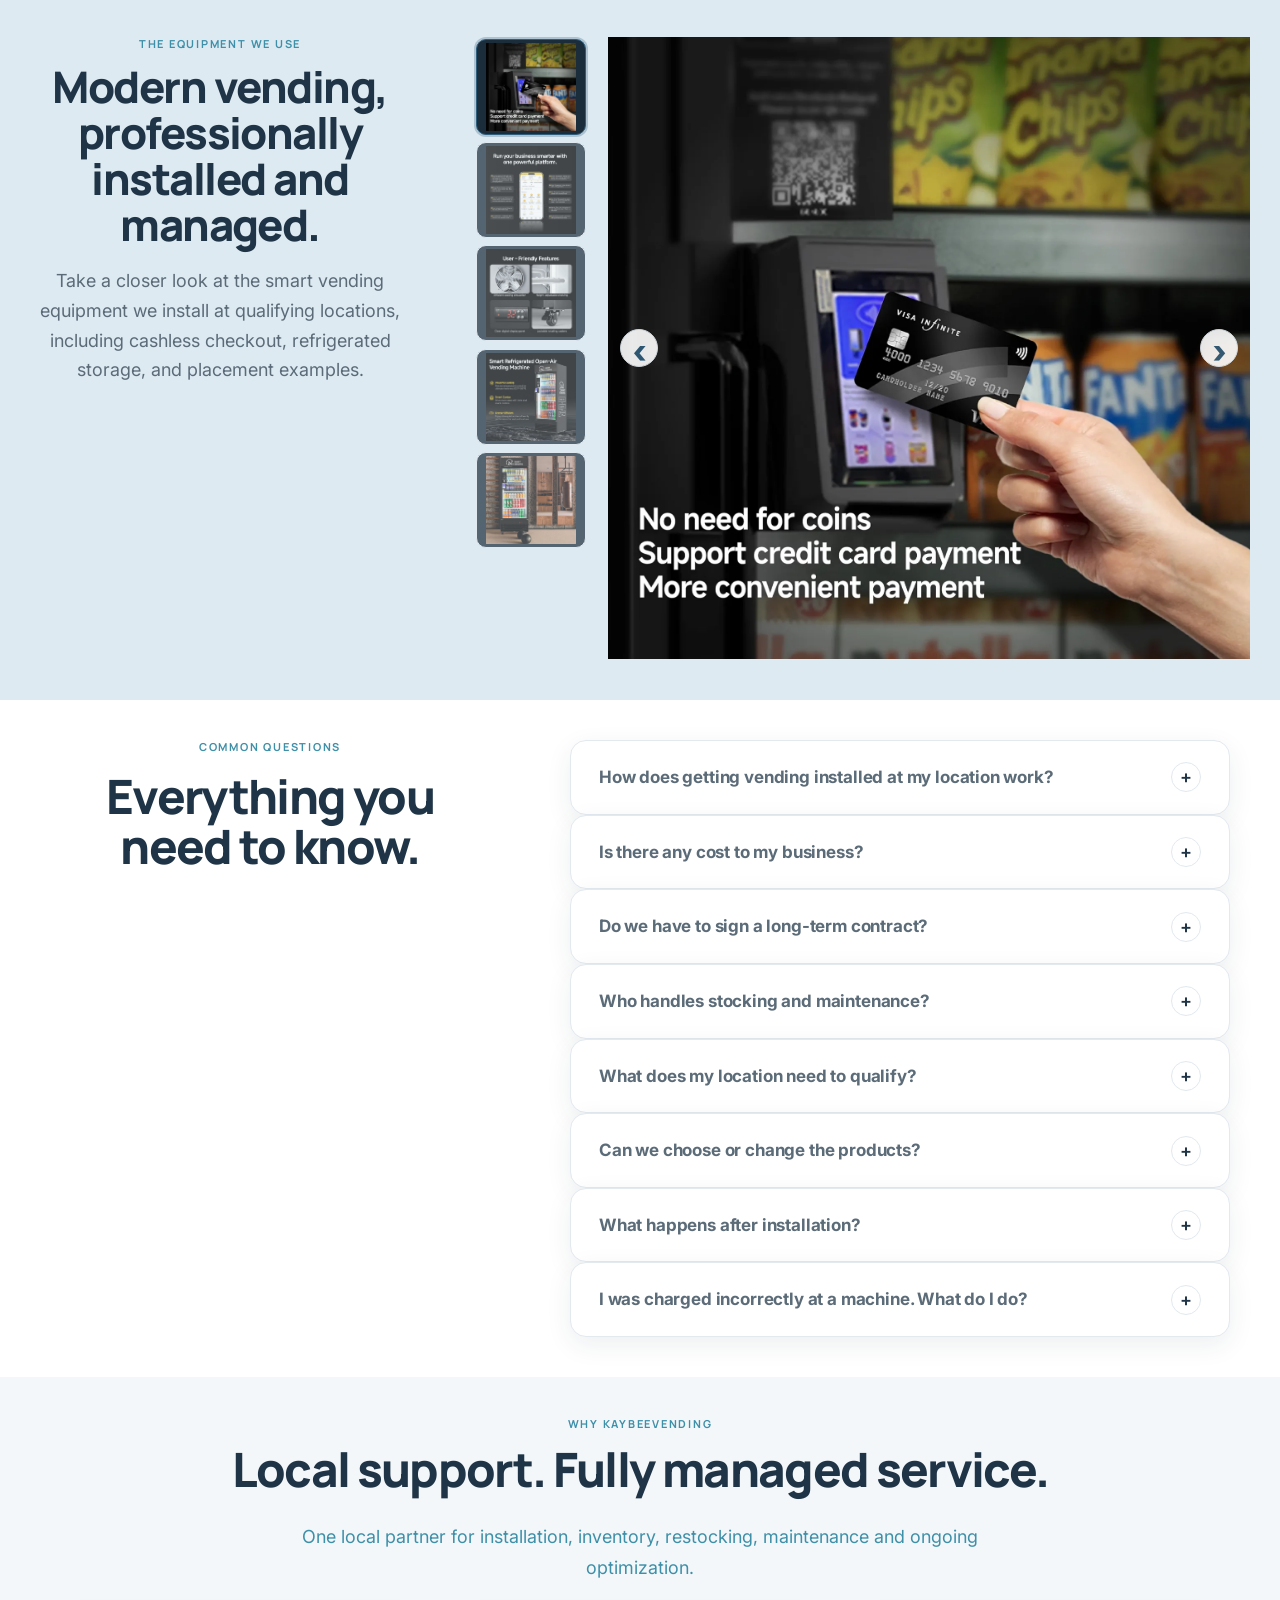
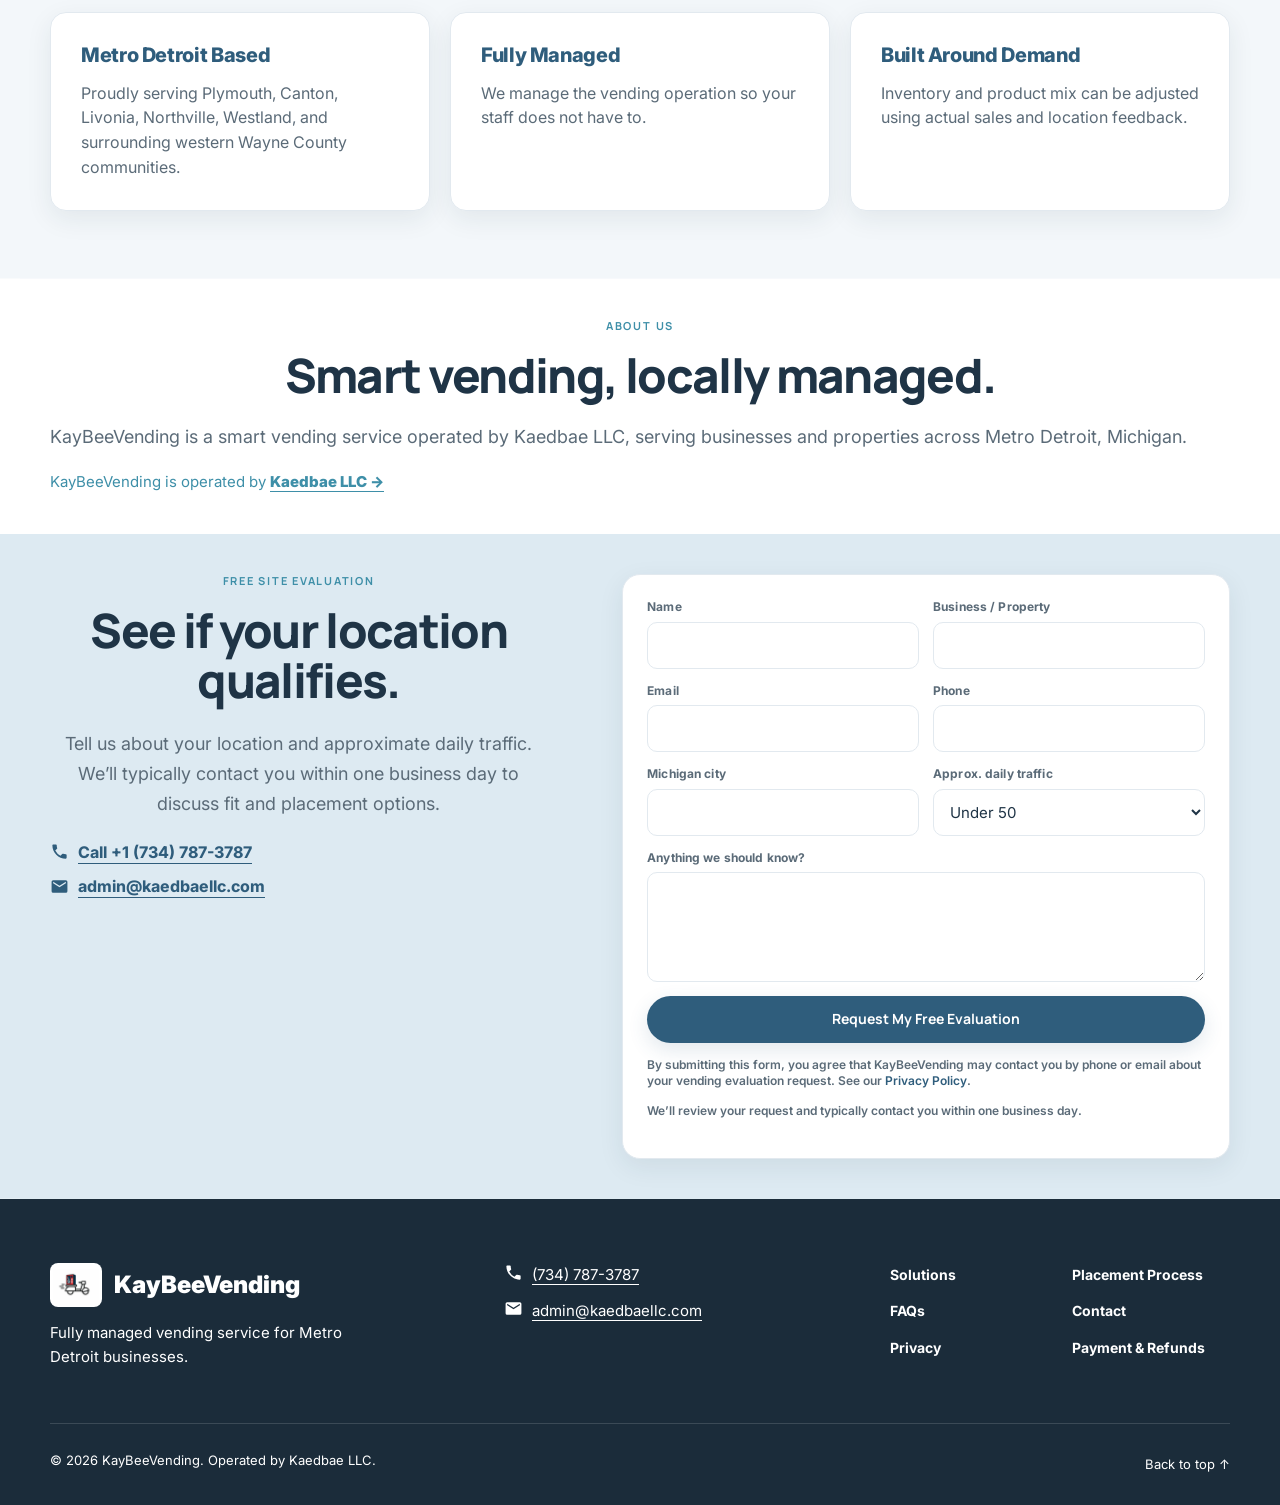
==== commit 565358a0: "Enlarge equipment carousel image area to 860x835 on desktop CSS only (new #equipment-carousel-sizing" ====
--- a/index.html
+++ b/index.html
@@ -277,6 +277,66 @@
       position:sticky !important;
       top:0 !important;
       z-index:5000 !important;
+    }
+  }
+</style>
+<style id="equipment-carousel-sizing">
+  /* "The equipment we use" carousel: main image area up to 860 x 835, contained, never cropped.
+     Scales down proportionally on smaller screens. Thumbnails keep their size. */
+  #kbEquipmentCarousel #kbEquipmentStage{
+    position:relative !important;
+    width:100% !important;
+    max-width:860px !important;
+    height:auto !important;
+    min-height:0 !important;
+    max-height:none !important;
+    aspect-ratio:860 / 835 !important;
+    margin:0 auto !important;
+    align-self:start !important;
+    display:flex !important;
+    align-items:center !important;
+    justify-content:center !important;
+    overflow:hidden !important;
+  }
+  #kbEquipmentCarousel #kbEquipmentImageWrap{
+    position:relative !important;
+    width:100% !important;
+    height:100% !important;
+    display:flex !important;
+    align-items:center !important;
+    justify-content:center !important;
+  }
+  #kbEquipmentCarousel #kbEquipmentMain{
+    display:block !important;
+    width:100% !important;
+    height:100% !important;
+    max-width:100% !important;
+    max-height:100% !important;
+    object-fit:contain !important;
+    object-position:center center !important;
+  }
+  #kbEquipmentCarousel #kbEquipmentImageWrap .gallery-arrow{
+    top:50% !important;
+    transform:translateY(-50%) !important;
+  }
+
+  /* Desktop: widen this section so the image column can reach 860px. */
+  @media (min-width:1181px){
+    body section.product-showcase{
+      max-width:1560px !important;
+      grid-template-columns:minmax(300px,380px) minmax(0,1fr) !important;
+    }
+    body section.product-showcase #kbEquipmentCarousel{
+      grid-template-columns:114px minmax(0,860px) !important;
+      justify-content:end !important;
+      align-items:start !important;
+      max-width:none !important;
+      width:100% !important;
+    }
+    body section.product-showcase #kbEquipmentThumbs .gallery-thumb{
+      width:110px !important;
+      height:96px !important;
+      flex:0 0 auto !important;
     }
   }
 </style>
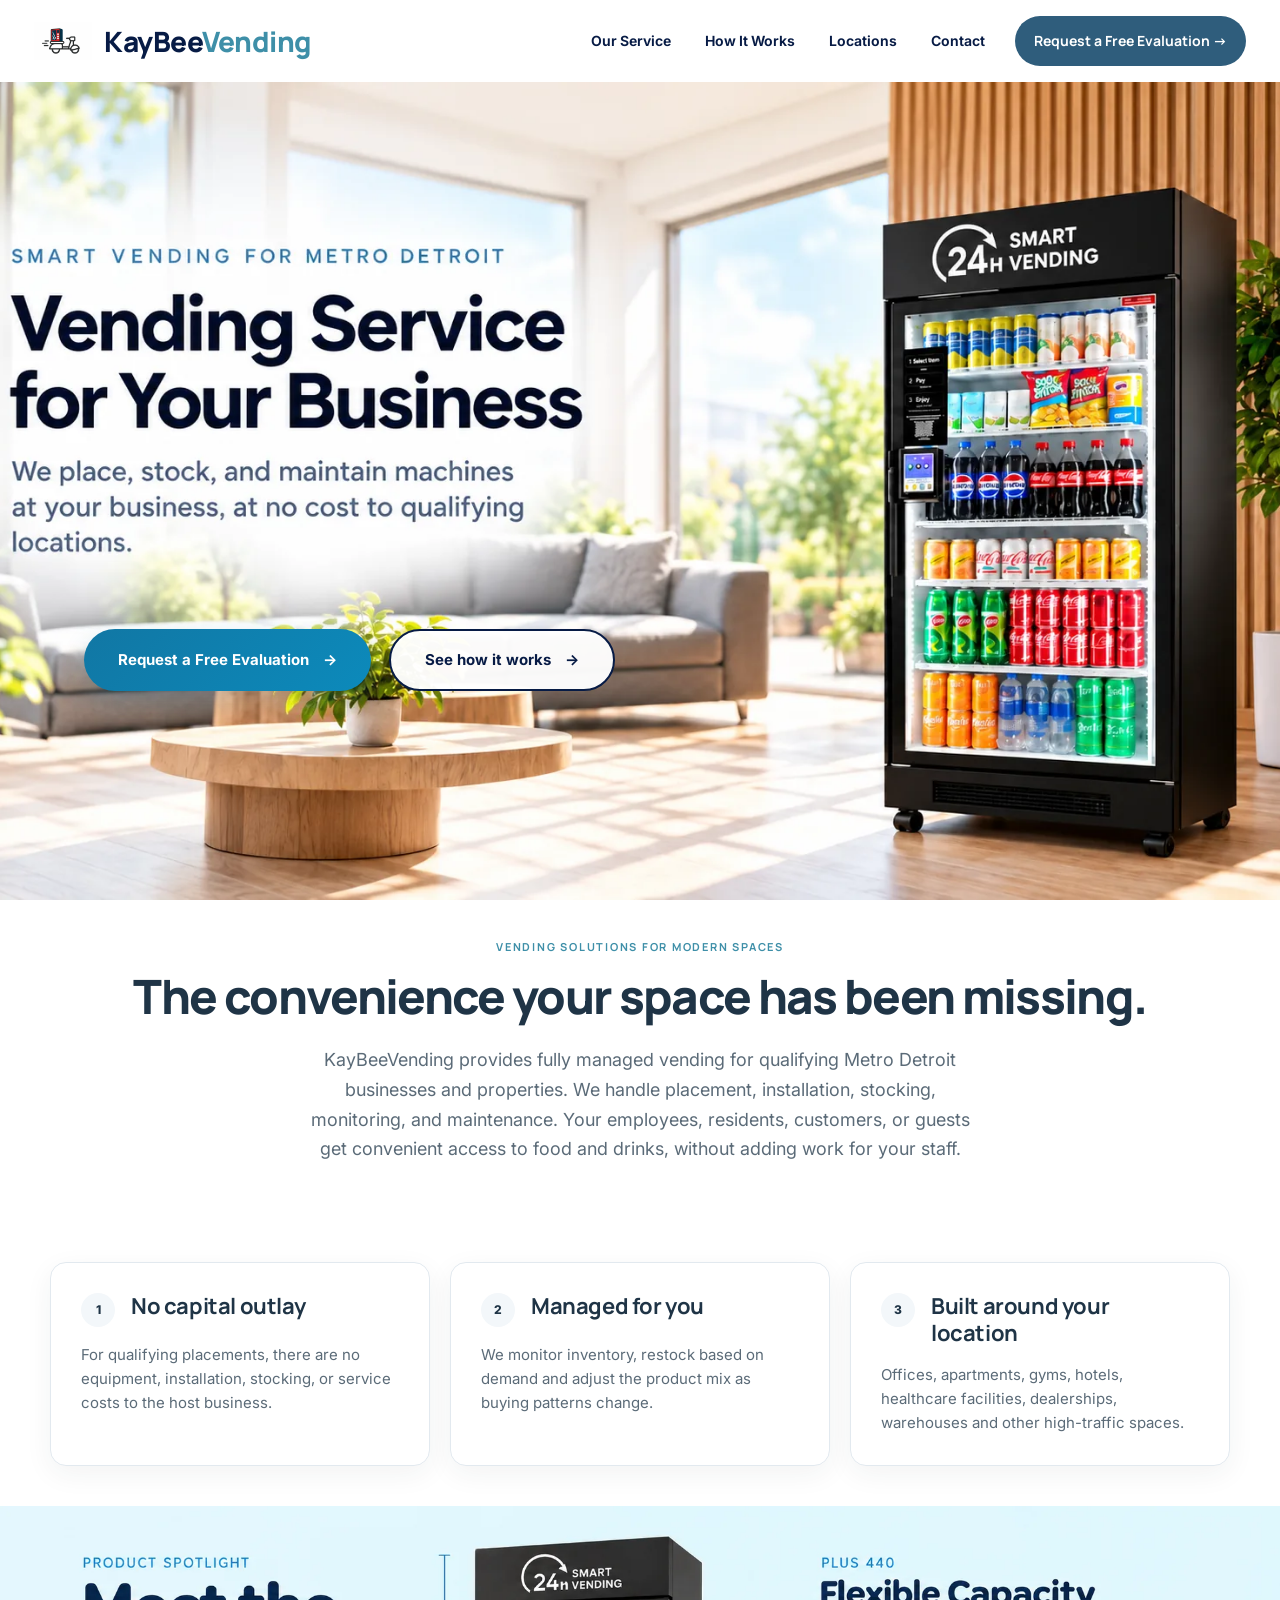
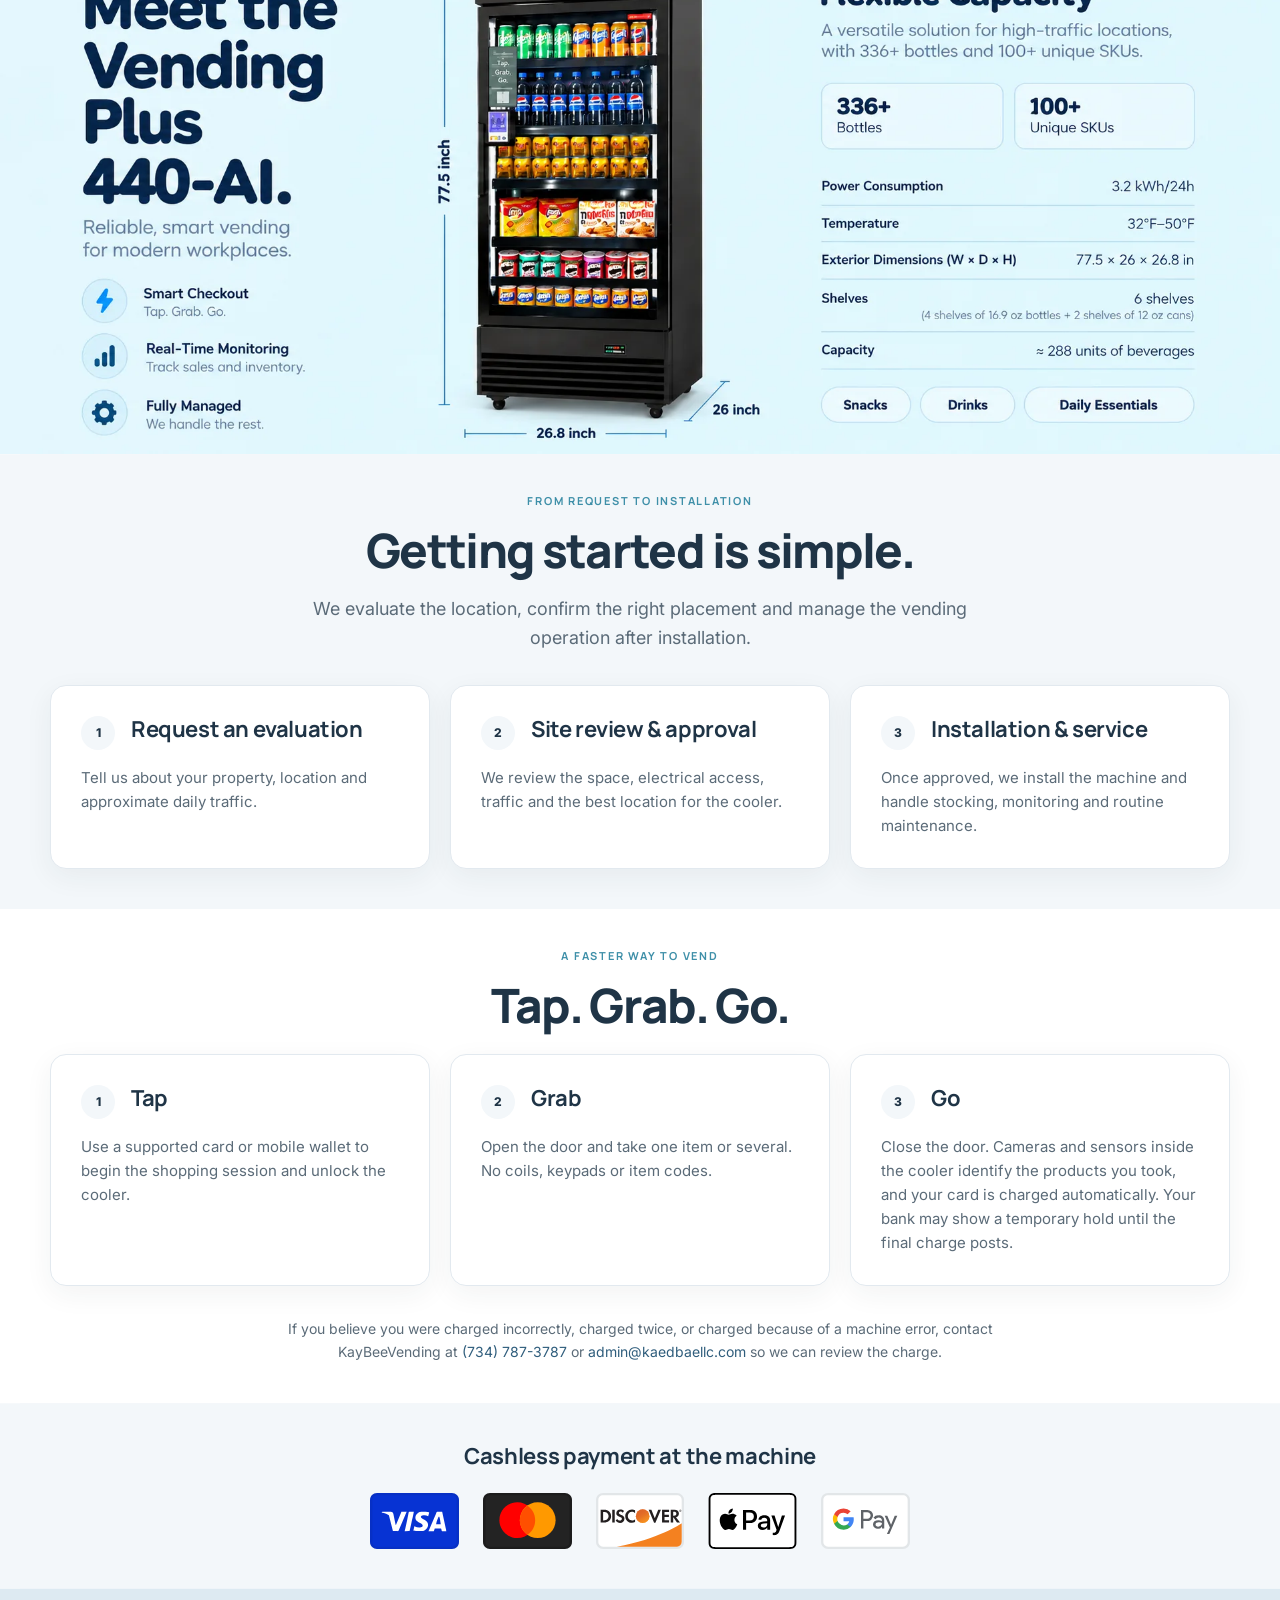
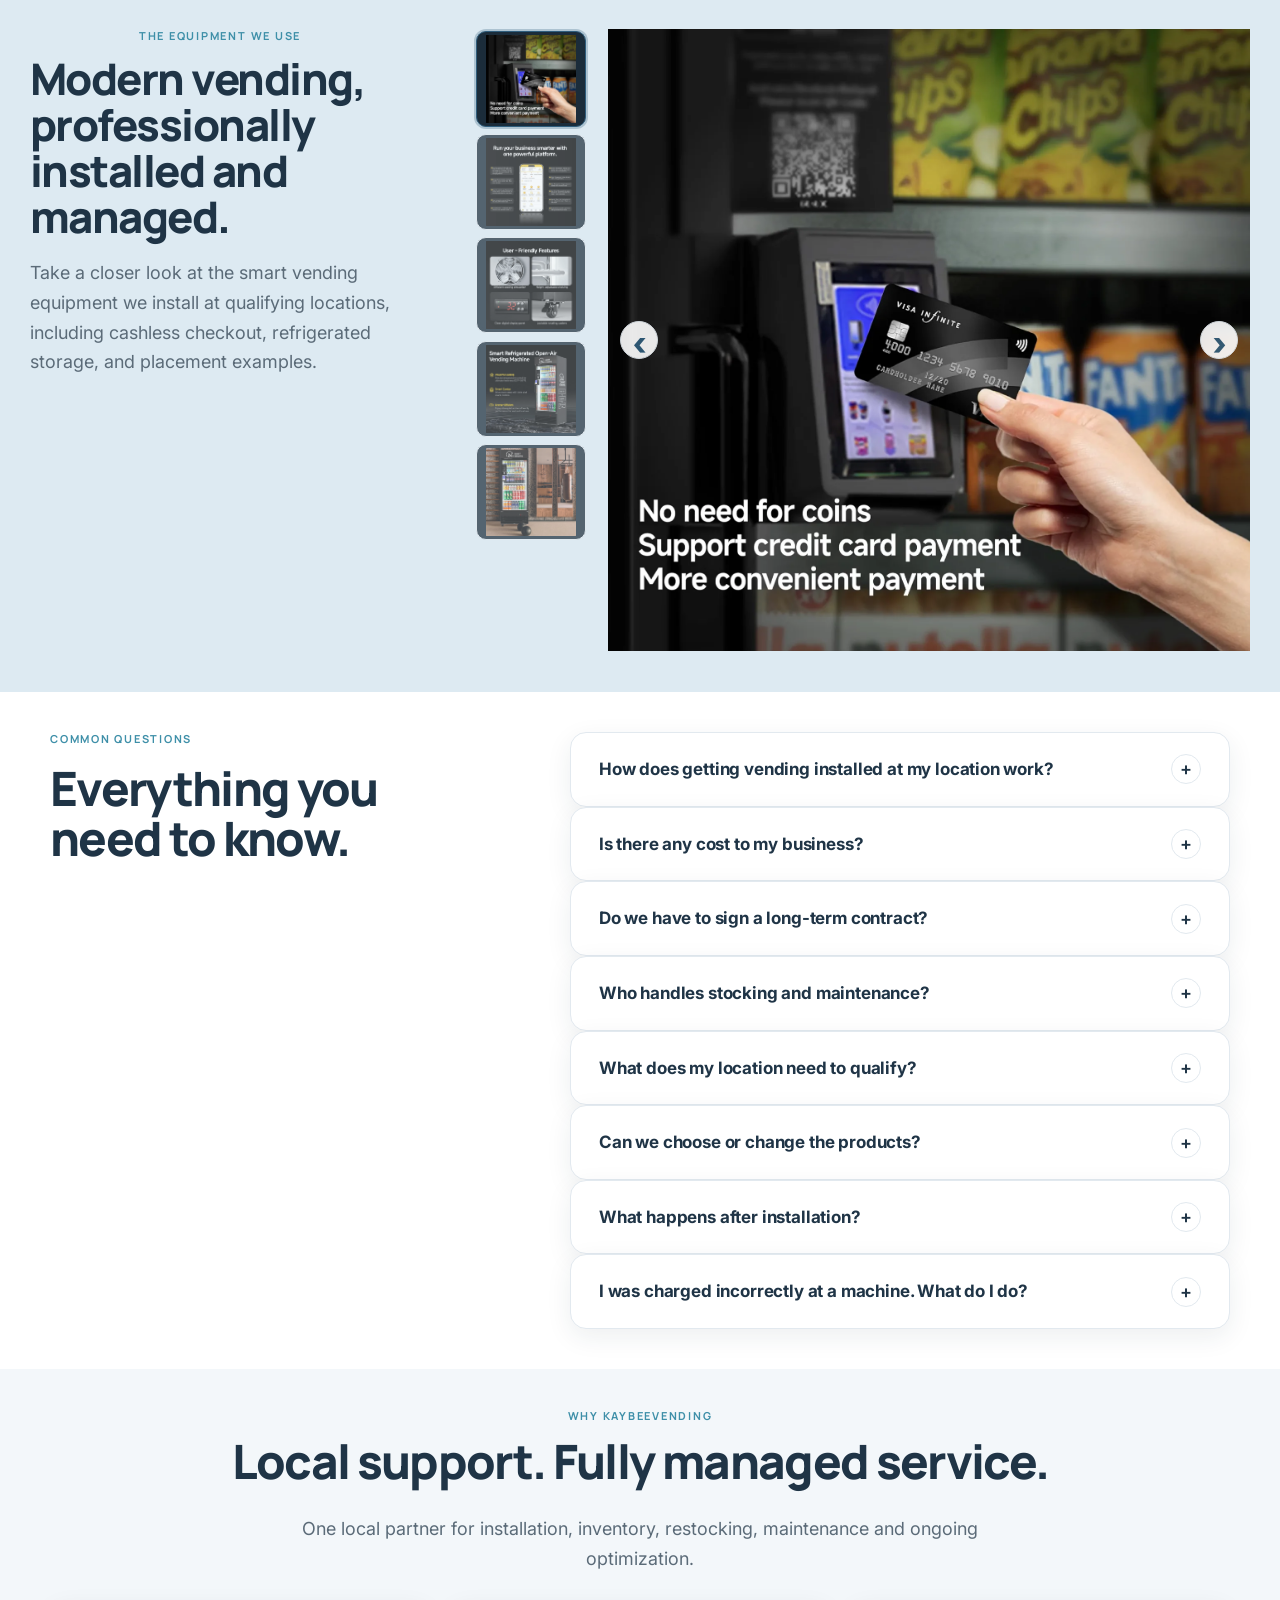
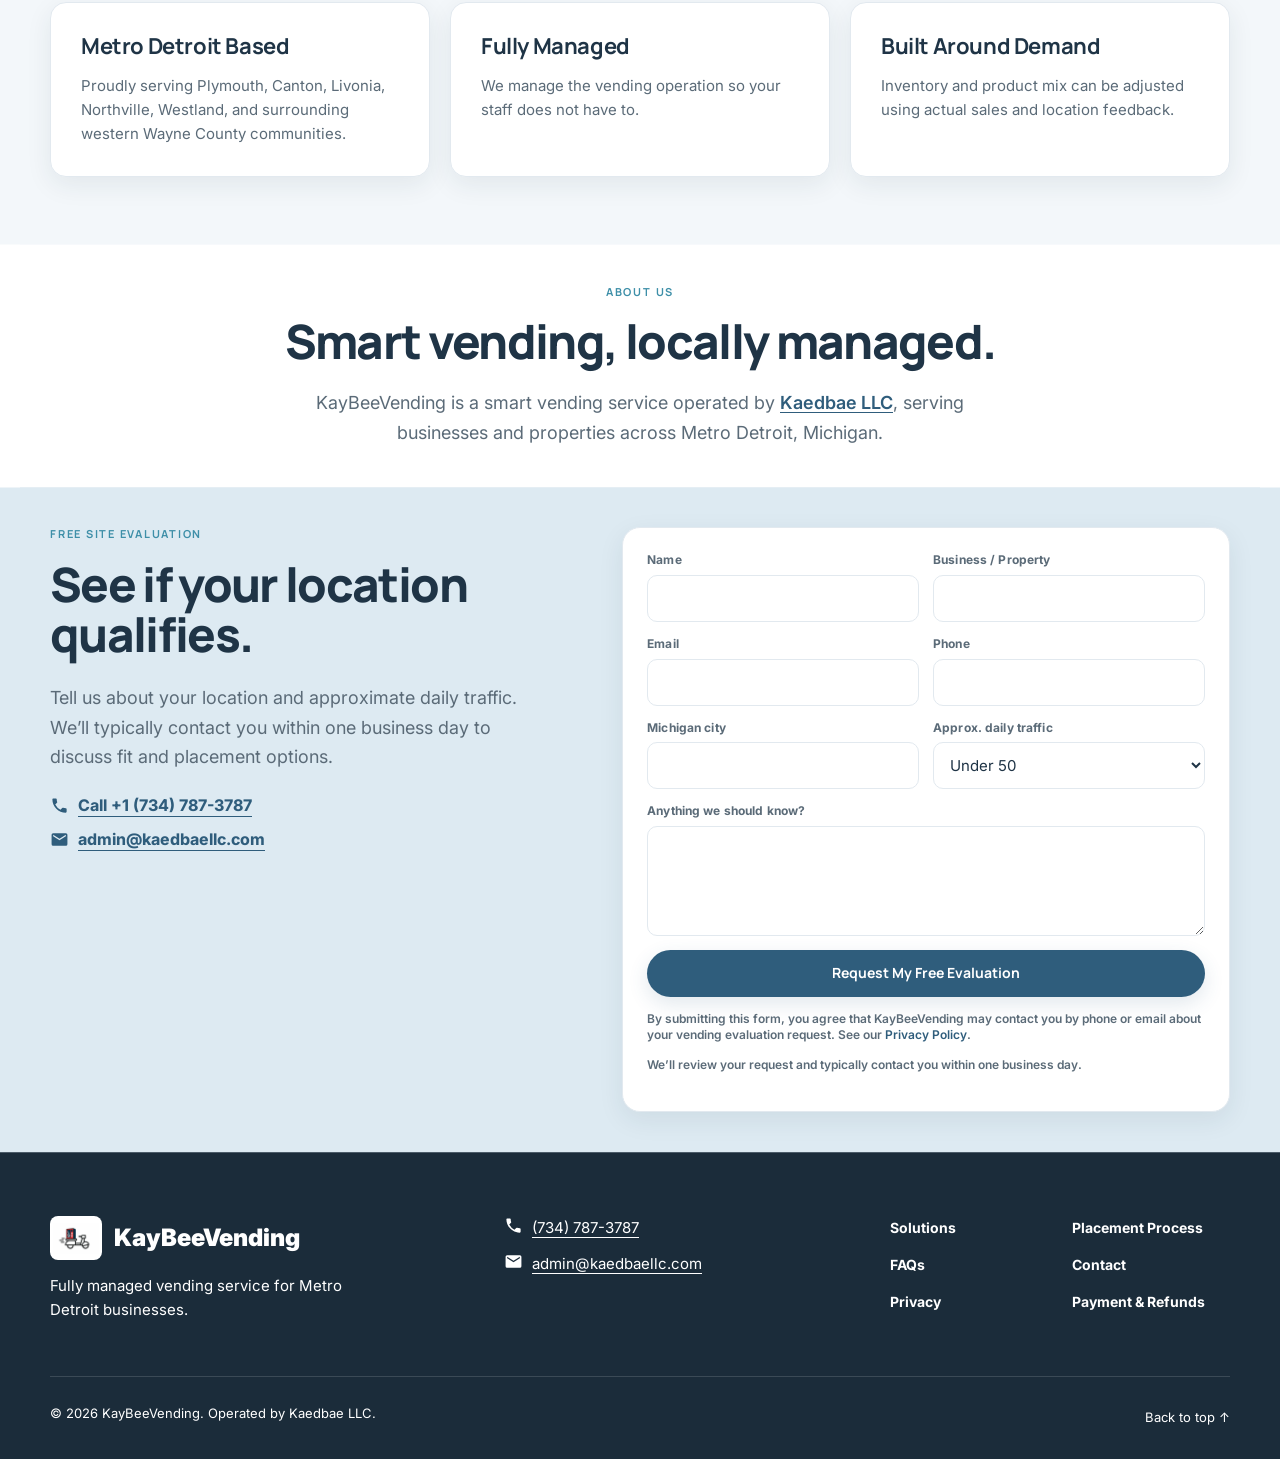
==== commit 2ad8f699: "Organize homepage text: consistent subtitles, cards, FAQ, alignment - All section subtitles use one " ====
--- a/index.html
+++ b/index.html
@@ -454,6 +454,109 @@
   ]
 }
 </script>
+<style id="text-organization">
+  /* Consistent text hierarchy across homepage sections. */
+
+  /* 1. Section subtitles: one color, one size, comfortable line length. */
+  body #solutions > p:not(.eyebrow),
+  body #placement .placement-heading > p:not(.eyebrow),
+  body .why-kaybee .why-heading > p:not(.eyebrow),
+  body .product-showcase .gallery-copy > p:not(.eyebrow),
+  body #contact > div > p:not(.eyebrow),
+  body .about-kaybee > p:not(.eyebrow){
+    color:rgb(91,107,120) !important;
+    font-size:18px !important;
+    line-height:1.65 !important;
+    max-width:680px !important;
+  }
+  body #solutions > p:not(.eyebrow),
+  body #placement .placement-heading > p:not(.eyebrow),
+  body .why-kaybee .why-heading > p:not(.eyebrow),
+  body .about-kaybee > p:not(.eyebrow){
+    margin-left:auto !important;
+    margin-right:auto !important;
+    text-align:center !important;
+  }
+
+  /* 2. "Local support" cards match the other cards on the page. */
+  body .why-kaybee .why-grid h3{
+    font-family:var(--font-heading),"Manrope",sans-serif !important;
+    font-size:22px !important;
+    font-weight:700 !important;
+    color:rgb(31,52,70) !important;
+    line-height:1.22 !important;
+  }
+  body .why-kaybee .why-grid p{
+    font-size:15px !important;
+    line-height:1.6 !important;
+    color:rgb(91,107,120) !important;
+  }
+
+  /* 3. FAQ questions in dark navy so they read as headings. */
+  body #faq summary{
+    color:rgb(31,52,70) !important;
+  }
+  body #faq details p{
+    color:rgb(91,107,120) !important;
+    font-size:16px !important;
+    line-height:1.65 !important;
+  }
+
+  /* 4. About us: everything centered under the heading. */
+  body .about-kaybee{
+    text-align:center !important;
+  }
+  body .about-kaybee .about-parent-link{
+    color:rgb(47,93,124) !important;
+    font-weight:600 !important;
+    text-decoration:underline !important;
+    text-underline-offset:3px !important;
+  }
+
+  /* 5. Refund note under Tap/Grab/Go: centered, readable width. */
+  body #how .payment-disclosure{
+    max-width:720px !important;
+    margin:32px auto 0 !important;
+    text-align:center !important;
+    font-size:14px !important;
+    line-height:1.6 !important;
+    color:rgb(91,107,120) !important;
+  }
+
+  /* Phones/tablets: center the contact links to match the centered text above them. */
+  @media (max-width:900px){
+    body #contact .contact-links{
+      align-items:center !important;
+    }
+  }
+
+  /* 6. Two-column sections: left-align the text column on wider screens. */
+  @media (min-width:901px){
+    body .product-showcase .gallery-copy,
+    body #faq .faq-heading,
+    body #contact > div{
+      text-align:left !important;
+    }
+    body .product-showcase .gallery-copy > *,
+    body #faq .faq-heading > *,
+    body #contact > div > *{
+      margin-left:0 !important;
+      margin-right:0 !important;
+      text-align:left !important;
+    }
+    body section.product-showcase div.gallery-copy > p:last-child,
+    body section.product-showcase div.gallery-copy > p:not(.eyebrow){
+      text-align:left !important;
+      margin-left:0 !important;
+    }
+    body #contact .contact-links{
+      align-items:flex-start !important;
+    }
+    body #contact .contact-links a{
+      justify-content:flex-start !important;
+    }
+  }
+</style>
 </head>
 <body>
 <div class="contact-bar" aria-label="Contact KayBeeVending">
@@ -618,7 +721,7 @@
 <section class="about-kaybee">
   <p class="eyebrow">About us</p>
   <h2>Smart vending, locally managed.</h2>
-  <p>KayBeeVending is a smart vending service operated by Kaedbae LLC, serving businesses and properties across Metro Detroit, Michigan.</p><p class="parent-company">KayBeeVending is operated by <a href="https://kaedbaellc.com/" target="_blank" rel="noopener noreferrer">Kaedbae LLC →</a></p>
+  <p>KayBeeVending is a smart vending service operated by <a class="about-parent-link" href="https://kaedbaellc.com/" target="_blank" rel="noopener noreferrer">Kaedbae LLC</a>, serving businesses and properties across Metro Detroit, Michigan.</p>
 </section>
 <section id="contact" class="cta"><div><p class="eyebrow">FREE SITE EVALUATION</p><h2>See if your location qualifies.</h2><p>Tell us about your location and approximate daily traffic. We’ll typically contact you within one business day to discuss fit and placement options.</p><div class="contact-links"><a class="phone-link" href="tel:+17347873787" aria-label="Call KayBeeVending at 734 787 3787"><svg class="contact-icon" viewBox="0 0 24 24" aria-hidden="true"><path d="M6.62 10.79a15.46 15.46 0 0 0 6.59 6.59l2.2-2.2a1 1 0 0 1 1.02-.24c1.12.37 2.33.57 3.57.57a1 1 0 0 1 1 1V20a1 1 0 0 1-1 1C10.61 21 3 13.39 3 4a1 1 0 0 1 1-1h3.5a1 1 0 0 1 1 1c0 1.25.2 2.45.57 3.57a1 1 0 0 1-.25 1.02l-2.2 2.2Z"/></svg><span>Call +1 (734) 787-3787</span></a><a class="email-link" href="mailto:admin@kaedbaellc.com?subject=KayBeeVending%20Inquiry" aria-label="Email KayBeeVending"><svg class="contact-icon" viewBox="0 0 24 24" aria-hidden="true"><path d="M20 4H4a2 2 0 0 0-2 2v12a2 2 0 0 0 2 2h16a2 2 0 0 0 2-2V6a2 2 0 0 0-2-2Zm0 4-8 5-8-5V6l8 5 8-5v2Z"/></svg><span>admin@kaedbaellc.com</span></a></div></div><form id="leadForm" action="https://formspree.io/f/myezwjwp" method="POST"><label>Name<input required name="name" autocomplete="name"></label><label>Business / Property<input required name="business" autocomplete="organization"></label><label>Email<input required type="email" name="email" autocomplete="email"></label><label>Phone<input name="phone" autocomplete="tel"></label><label>Michigan city<input required name="city"></label><label>Approx. daily traffic<select name="traffic"><option>Under 50</option><option>50–100</option><option>100–250</option><option>250+</option><option>Not sure</option></select></label><label class="full">Anything we should know?<textarea name="message" rows="4"></textarea></label><button class="btn full" type="submit">Request My Free Evaluation</button><p class="form-note full">By submitting this form, you agree that KayBeeVending may contact you by phone or email about your vending evaluation request. See our <a href="privacy.html">Privacy Policy</a>.</p><p class="form-note full">We’ll review your request and typically contact you within one business day.</p><p class="form-note full" id="formStatus"></p></form></section>
 </main>
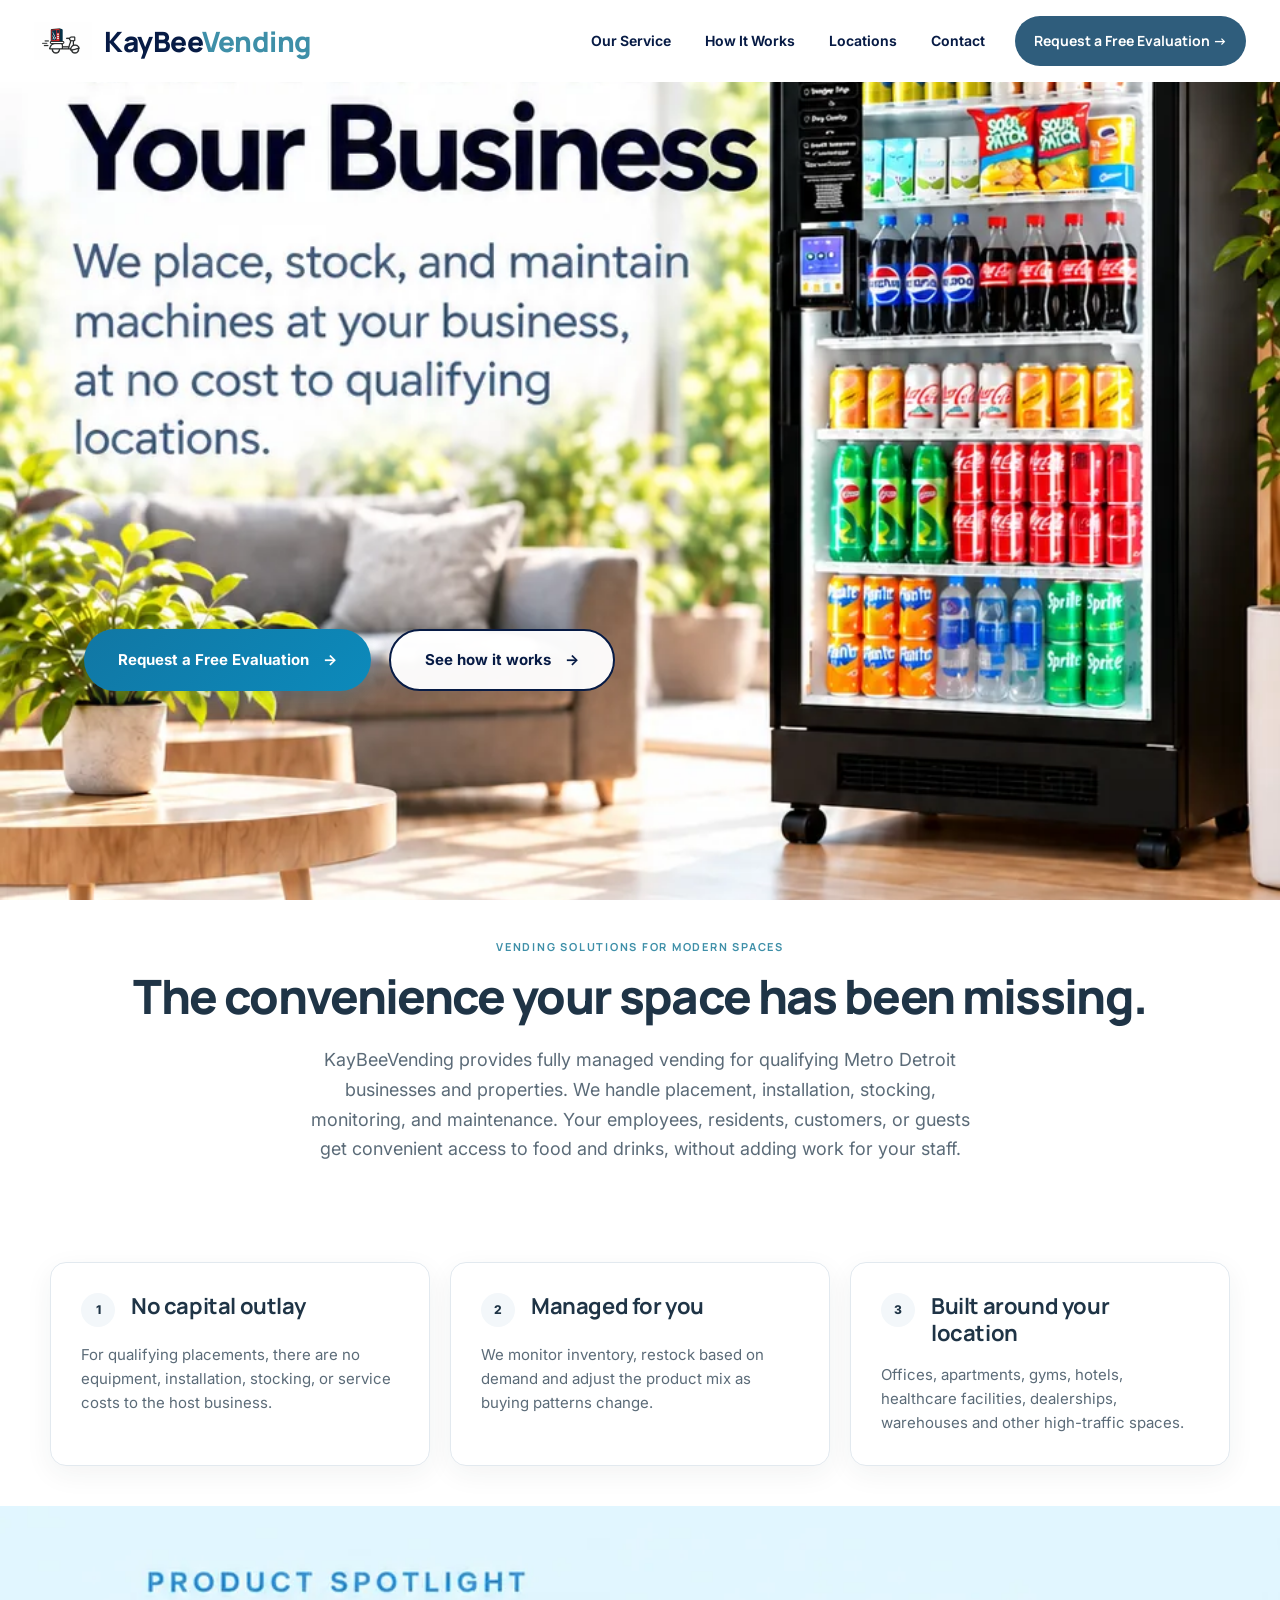
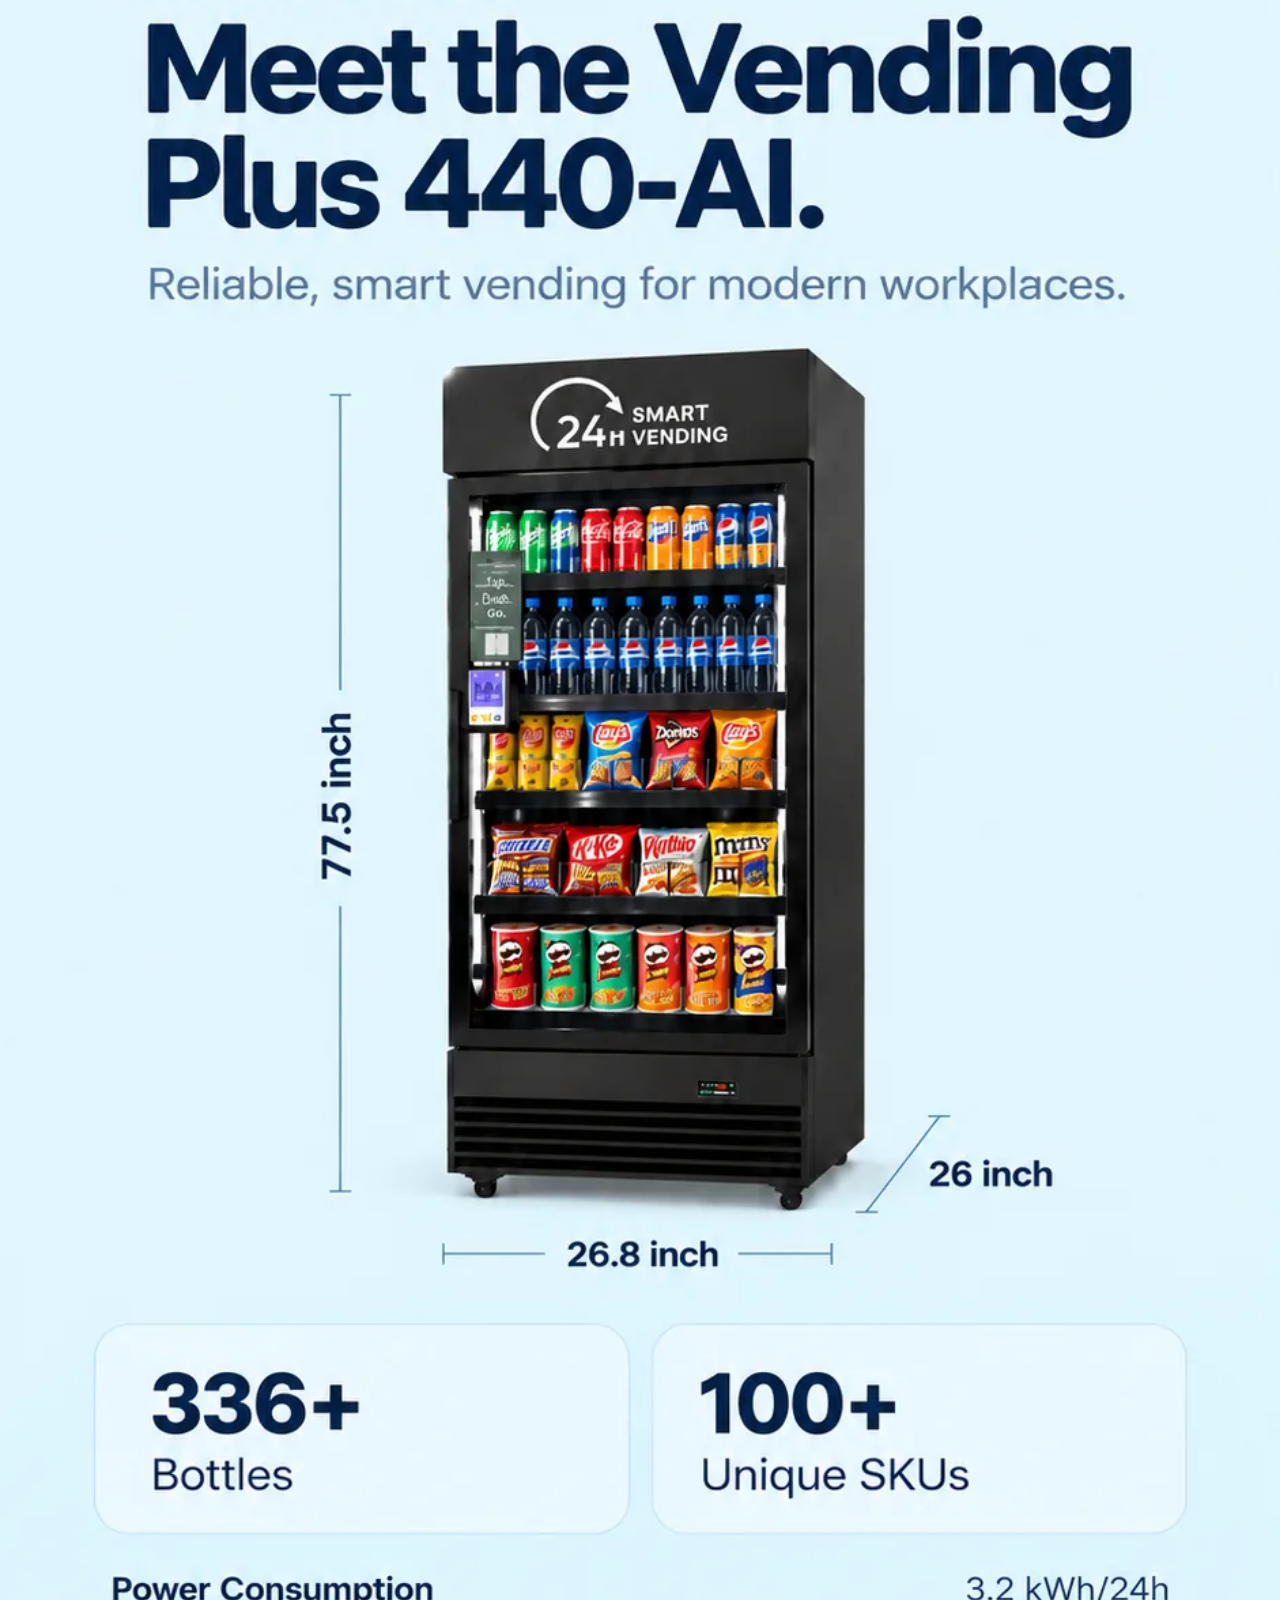
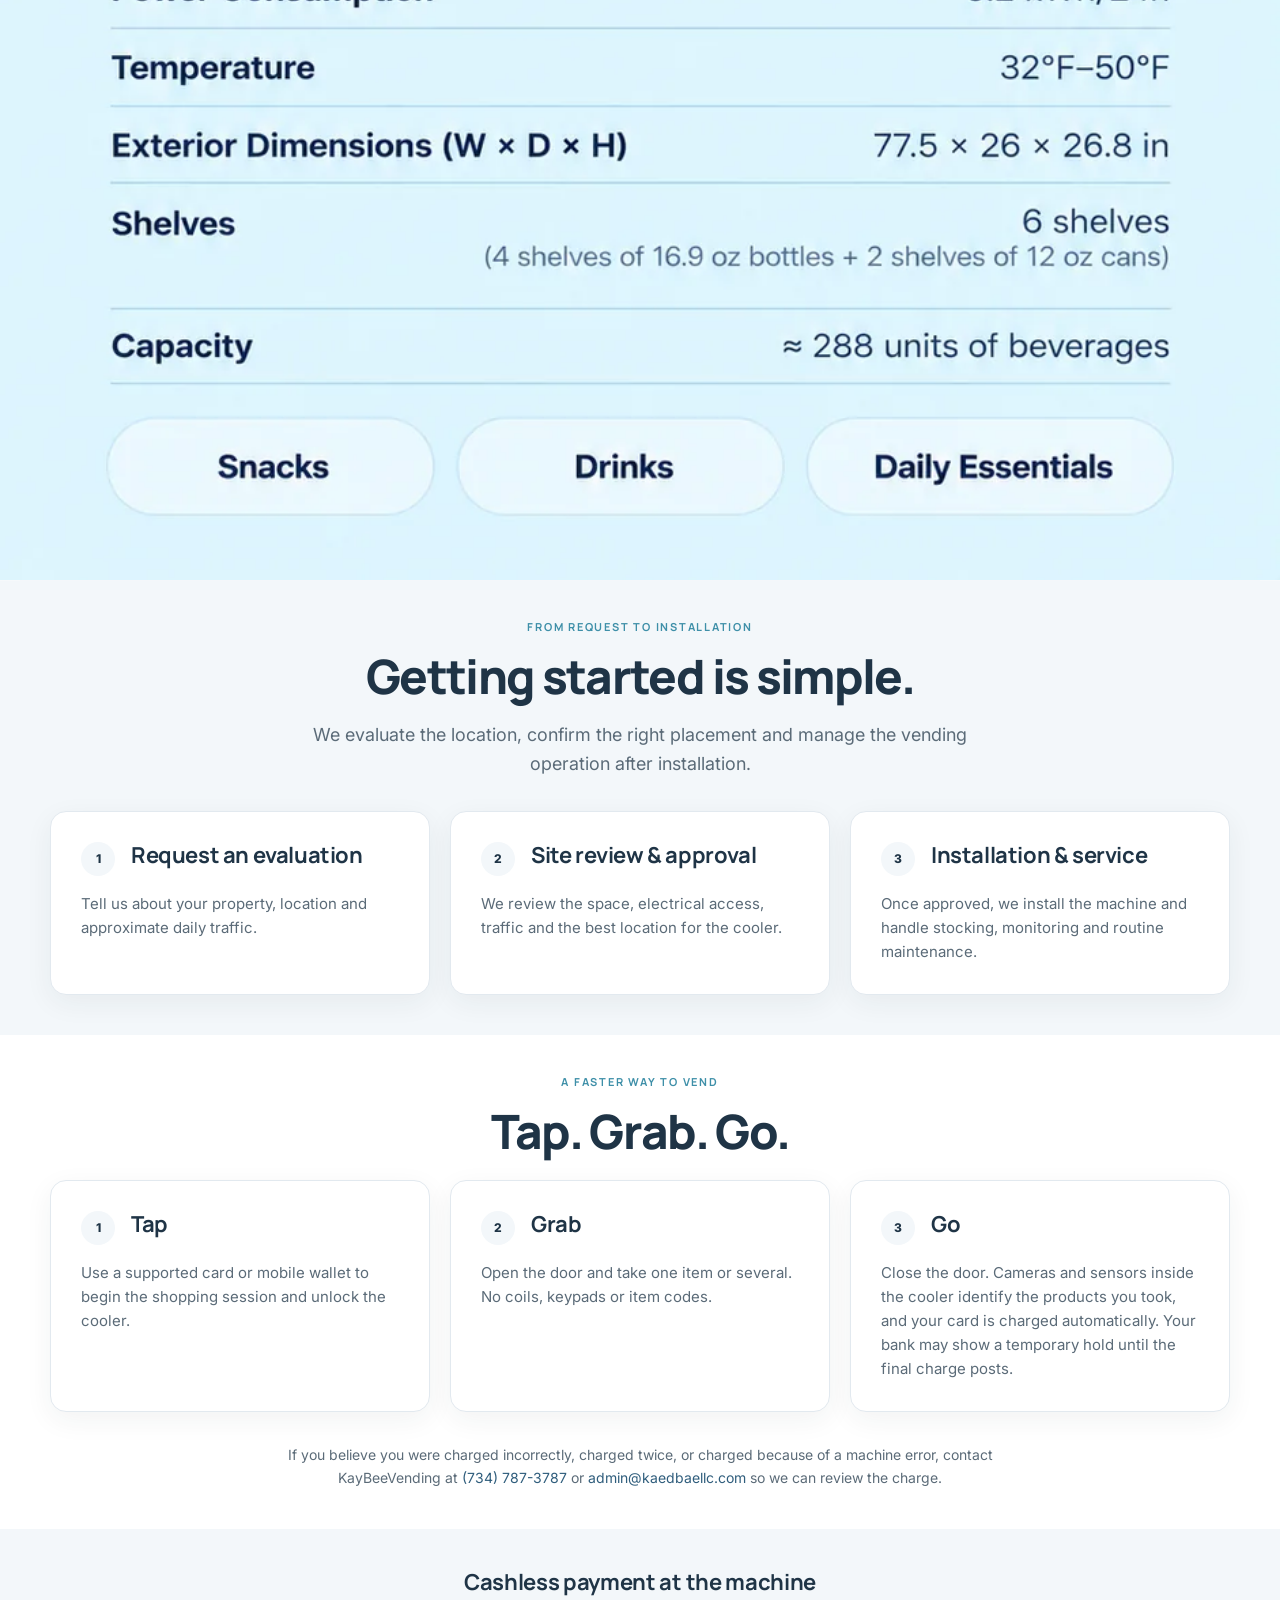
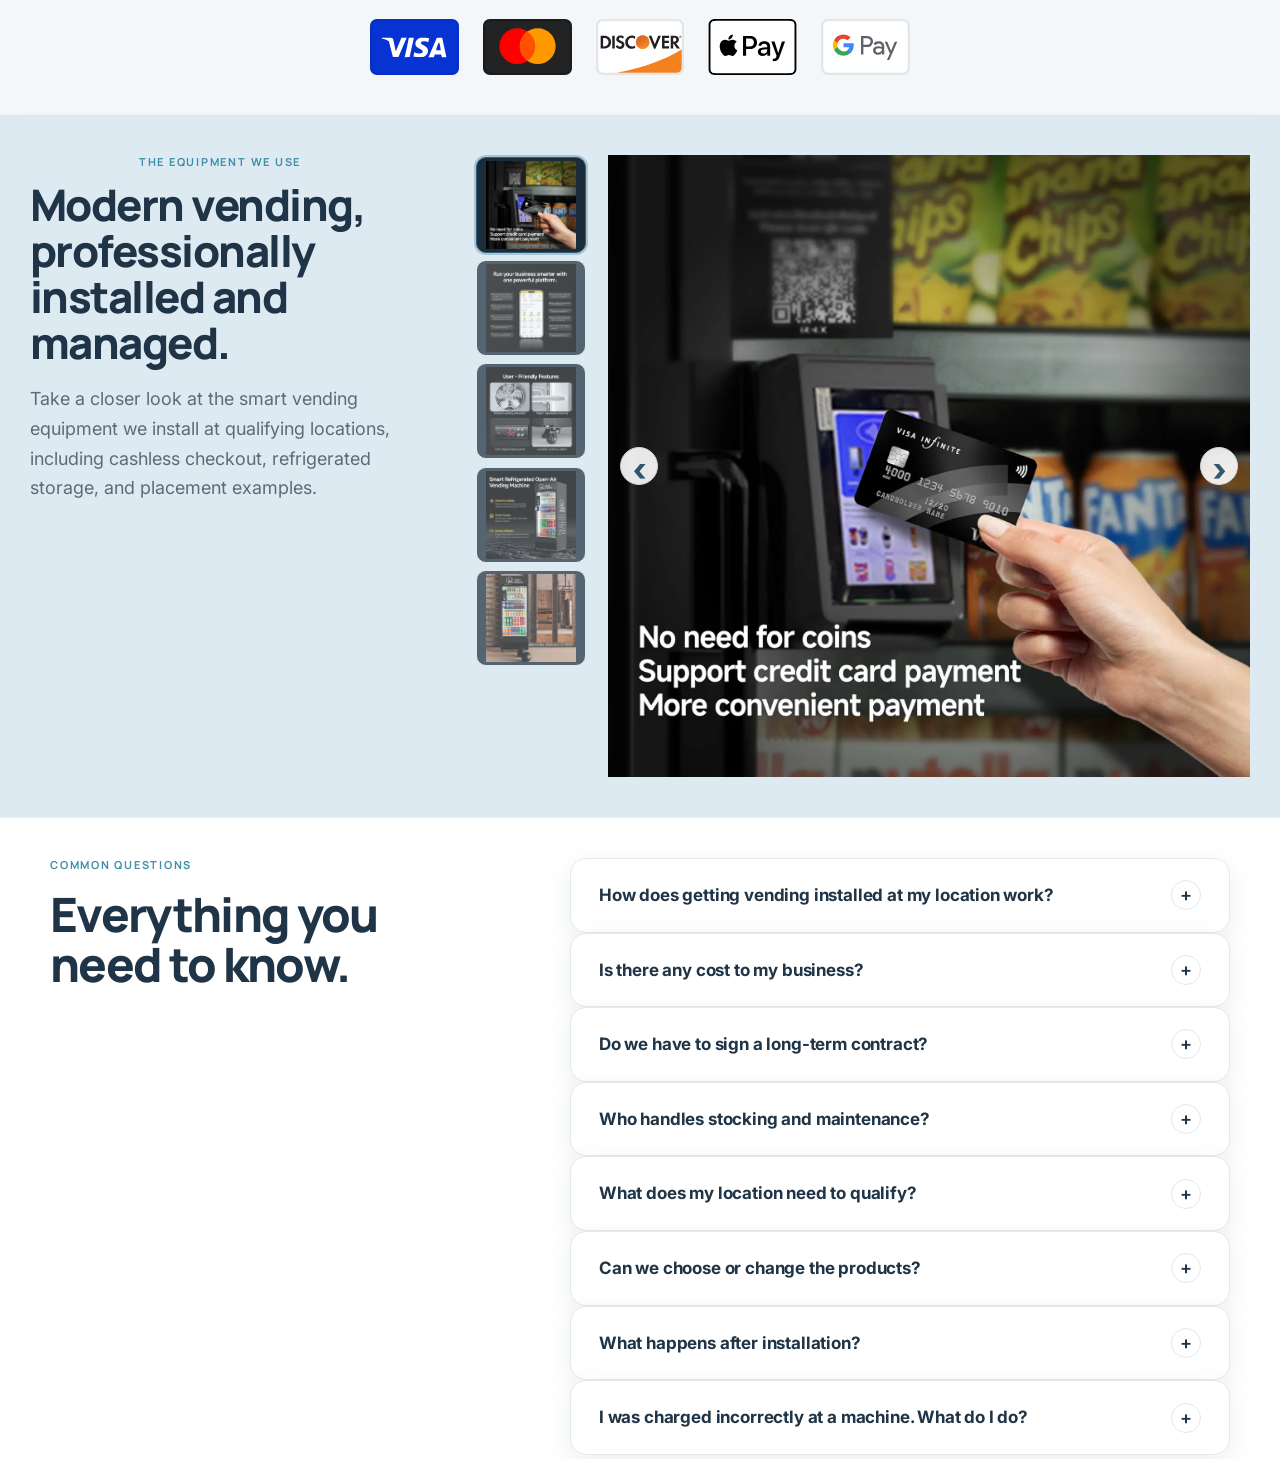
==== commit 1bcc79bb: "Phone text polish: consistent sizes, readable labels, centered footer Phones (<=700px) only: - Secti" ====
--- a/index.html
+++ b/index.html
@@ -523,6 +523,65 @@
     color:rgb(91,107,120) !important;
   }
 
+  /* Phones: text sizes tuned for small screens. */
+  @media (max-width:700px){
+    body main .eyebrow{
+      font-size:11px !important;
+      letter-spacing:1.6px !important;
+    }
+    body #solutions > p:not(.eyebrow),
+    body #placement .placement-heading > p:not(.eyebrow),
+    body .why-kaybee .why-heading > p:not(.eyebrow),
+    body .product-showcase .gallery-copy > p:not(.eyebrow),
+    body section.product-showcase div.gallery-copy > p:last-child,
+    body #contact > div > p:not(.eyebrow),
+    body .about-kaybee > p:not(.eyebrow){
+      font-size:16px !important;
+      line-height:1.6 !important;
+    }
+    body .why-kaybee .why-grid h3{
+      font-size:20px !important;
+    }
+    body .why-kaybee .why-grid p{
+      font-size:14px !important;
+    }
+    body #faq details p{
+      font-size:15px !important;
+    }
+    body #leadForm .form-note{
+      font-size:12px !important;
+      font-weight:500 !important;
+      line-height:1.5 !important;
+    }
+    body .site-footer .footer-nav a,
+    body .site-footer .footer-bottom a,
+    body .site-footer .footer-contact a{
+      display:inline-flex !important;
+      align-items:center !important;
+      min-height:40px !important;
+    }
+    body .site-footer,
+    body .site-footer .footer-brand,
+    body .site-footer .footer-contact,
+    body .site-footer .footer-bottom{
+      text-align:center !important;
+    }
+    body .site-footer .footer-brand,
+    body .site-footer .footer-contact,
+    body .site-footer .footer-bottom{
+      display:flex !important;
+      flex-direction:column !important;
+      align-items:center !important;
+      justify-content:center !important;
+    }
+    body .site-footer .footer-contact > span{
+      display:none !important;
+    }
+    body .site-footer .footer-bottom{
+      gap:4px !important;
+    }
+  }
+
   /* Phones/tablets: center the contact links to match the centered text above them. */
   @media (max-width:900px){
     body #contact .contact-links{
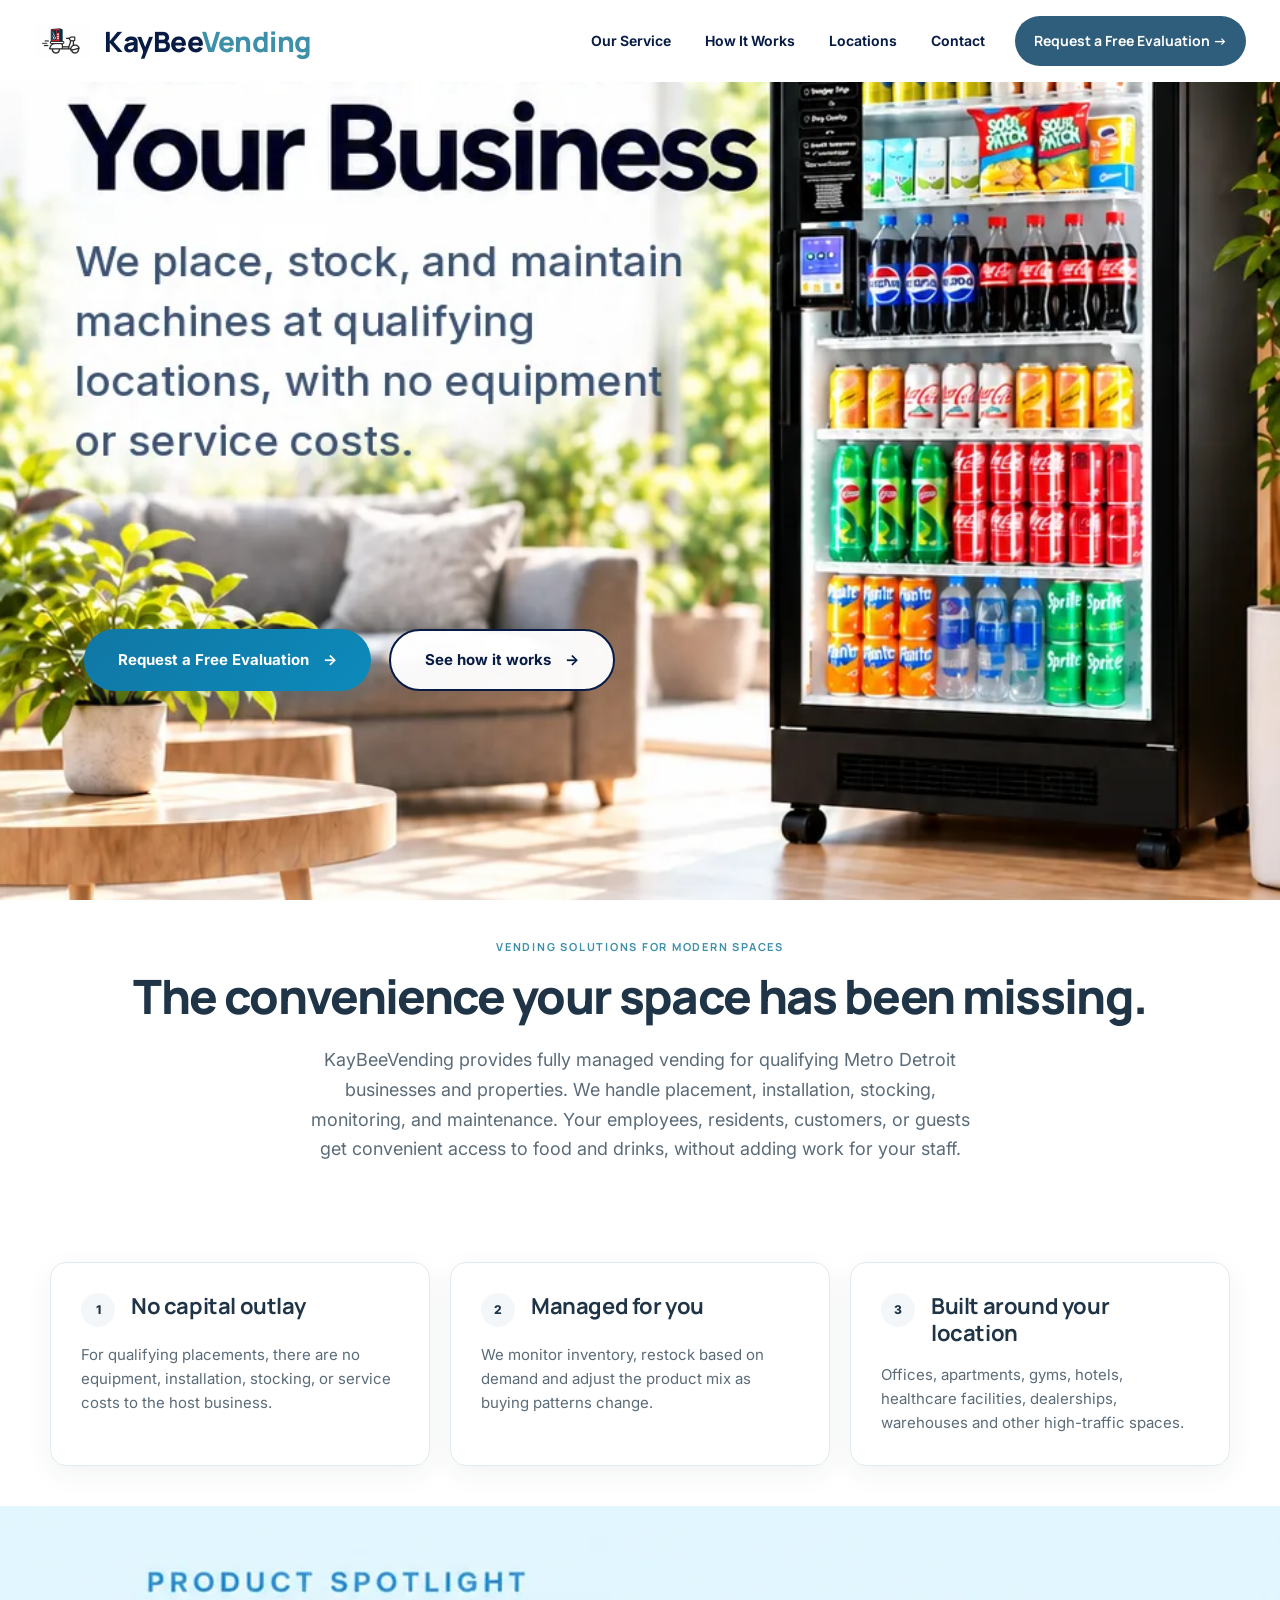
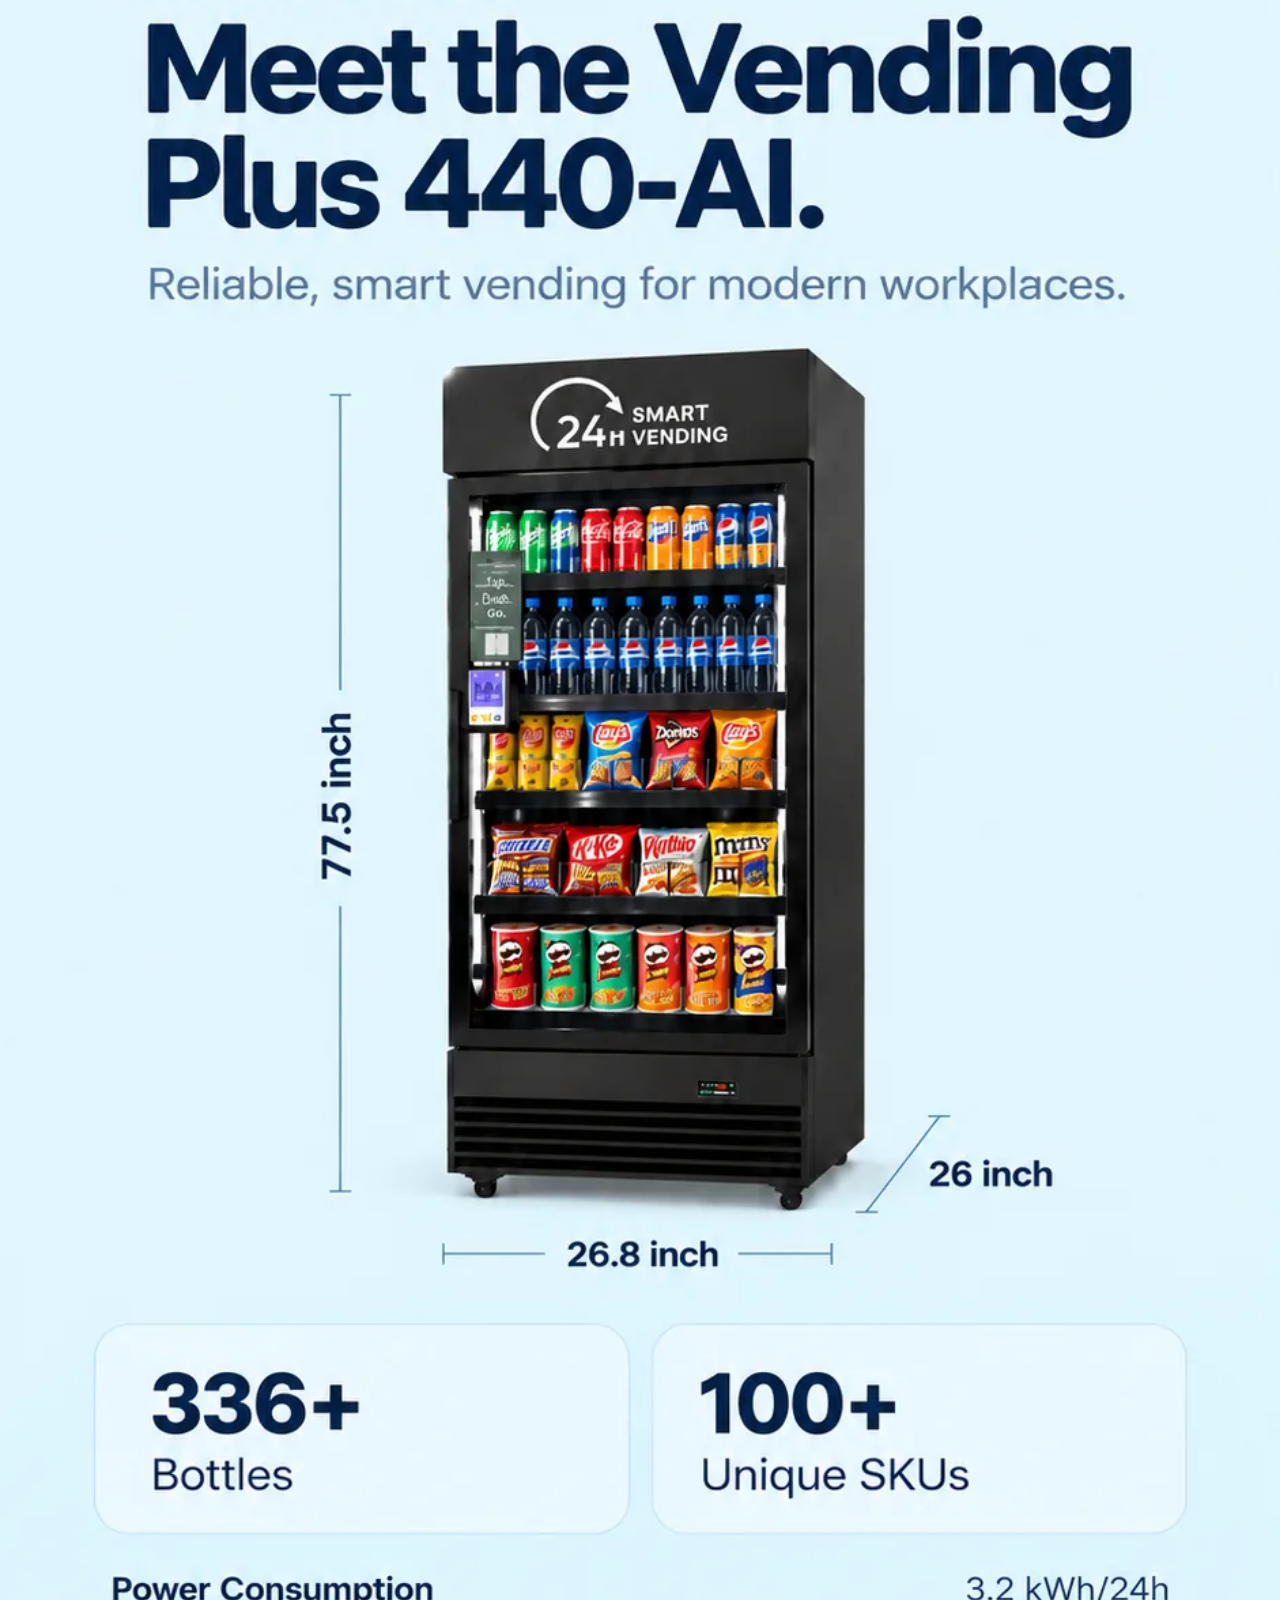
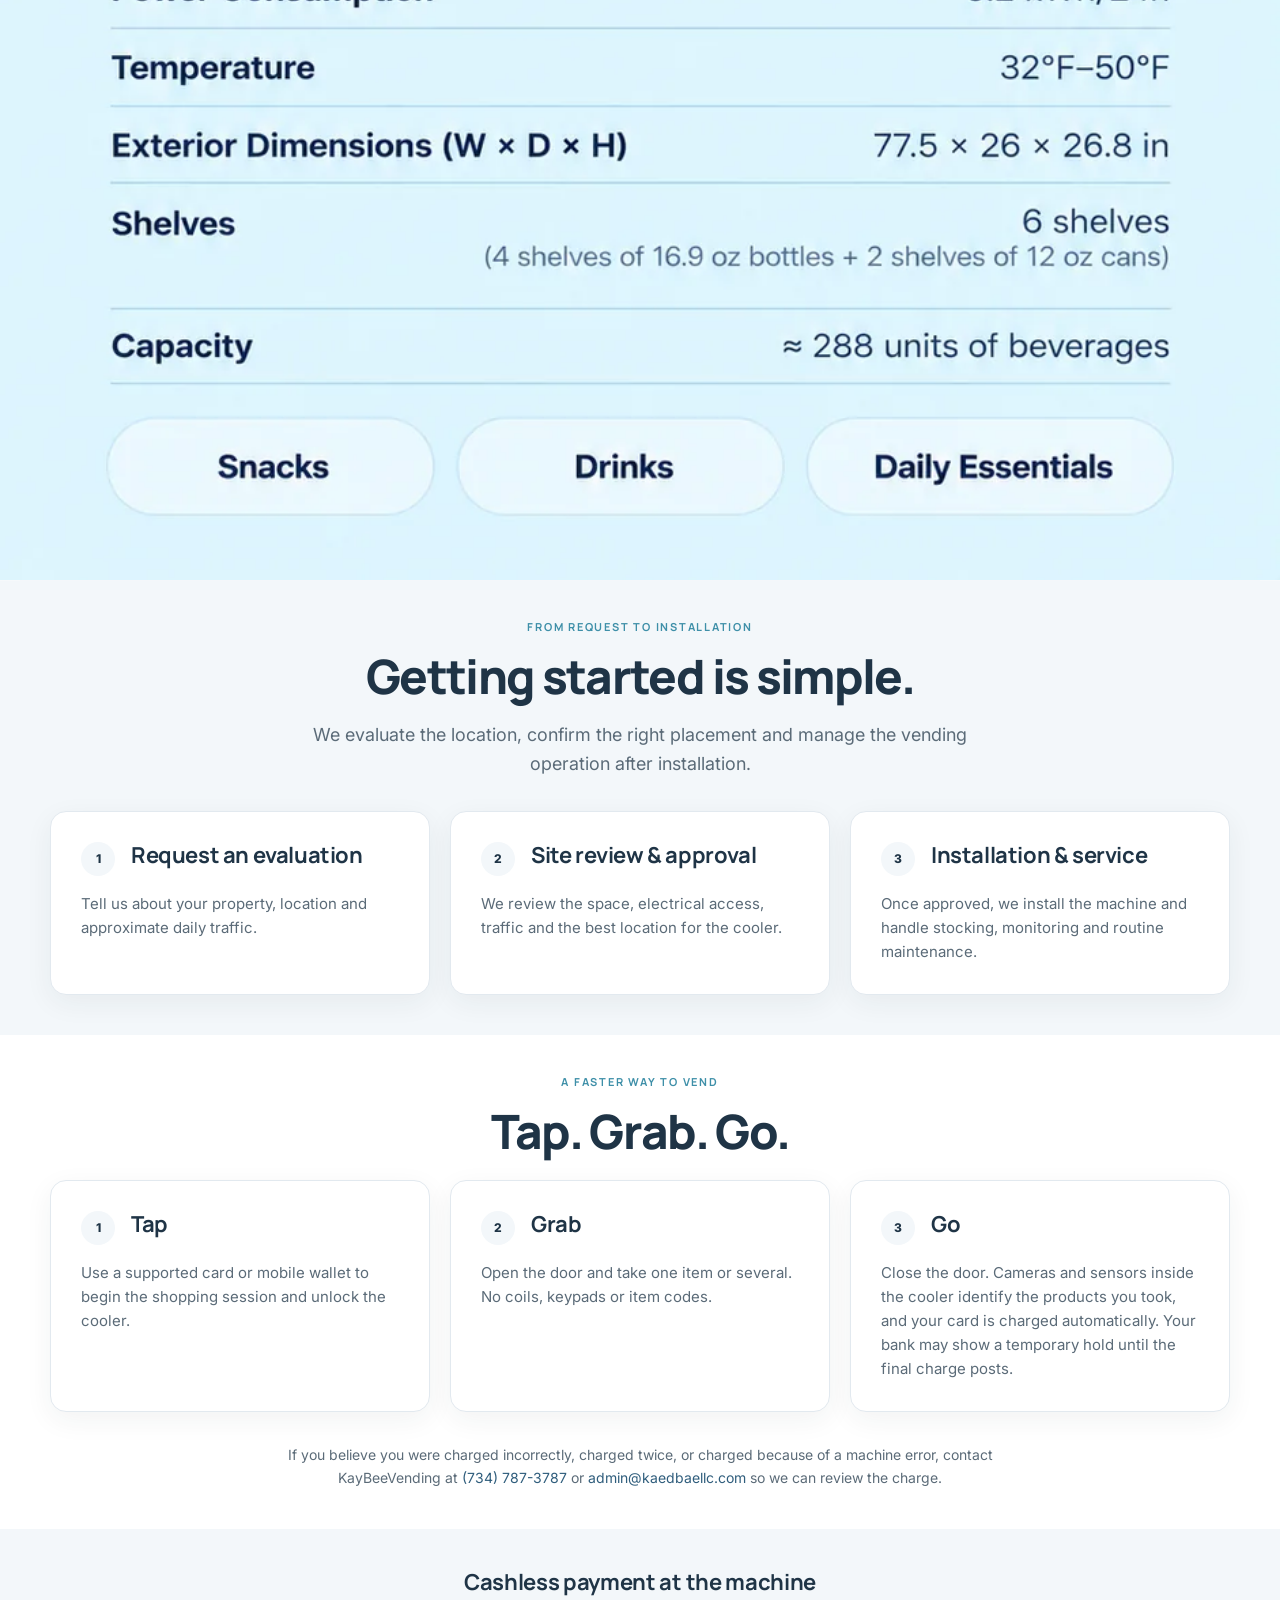
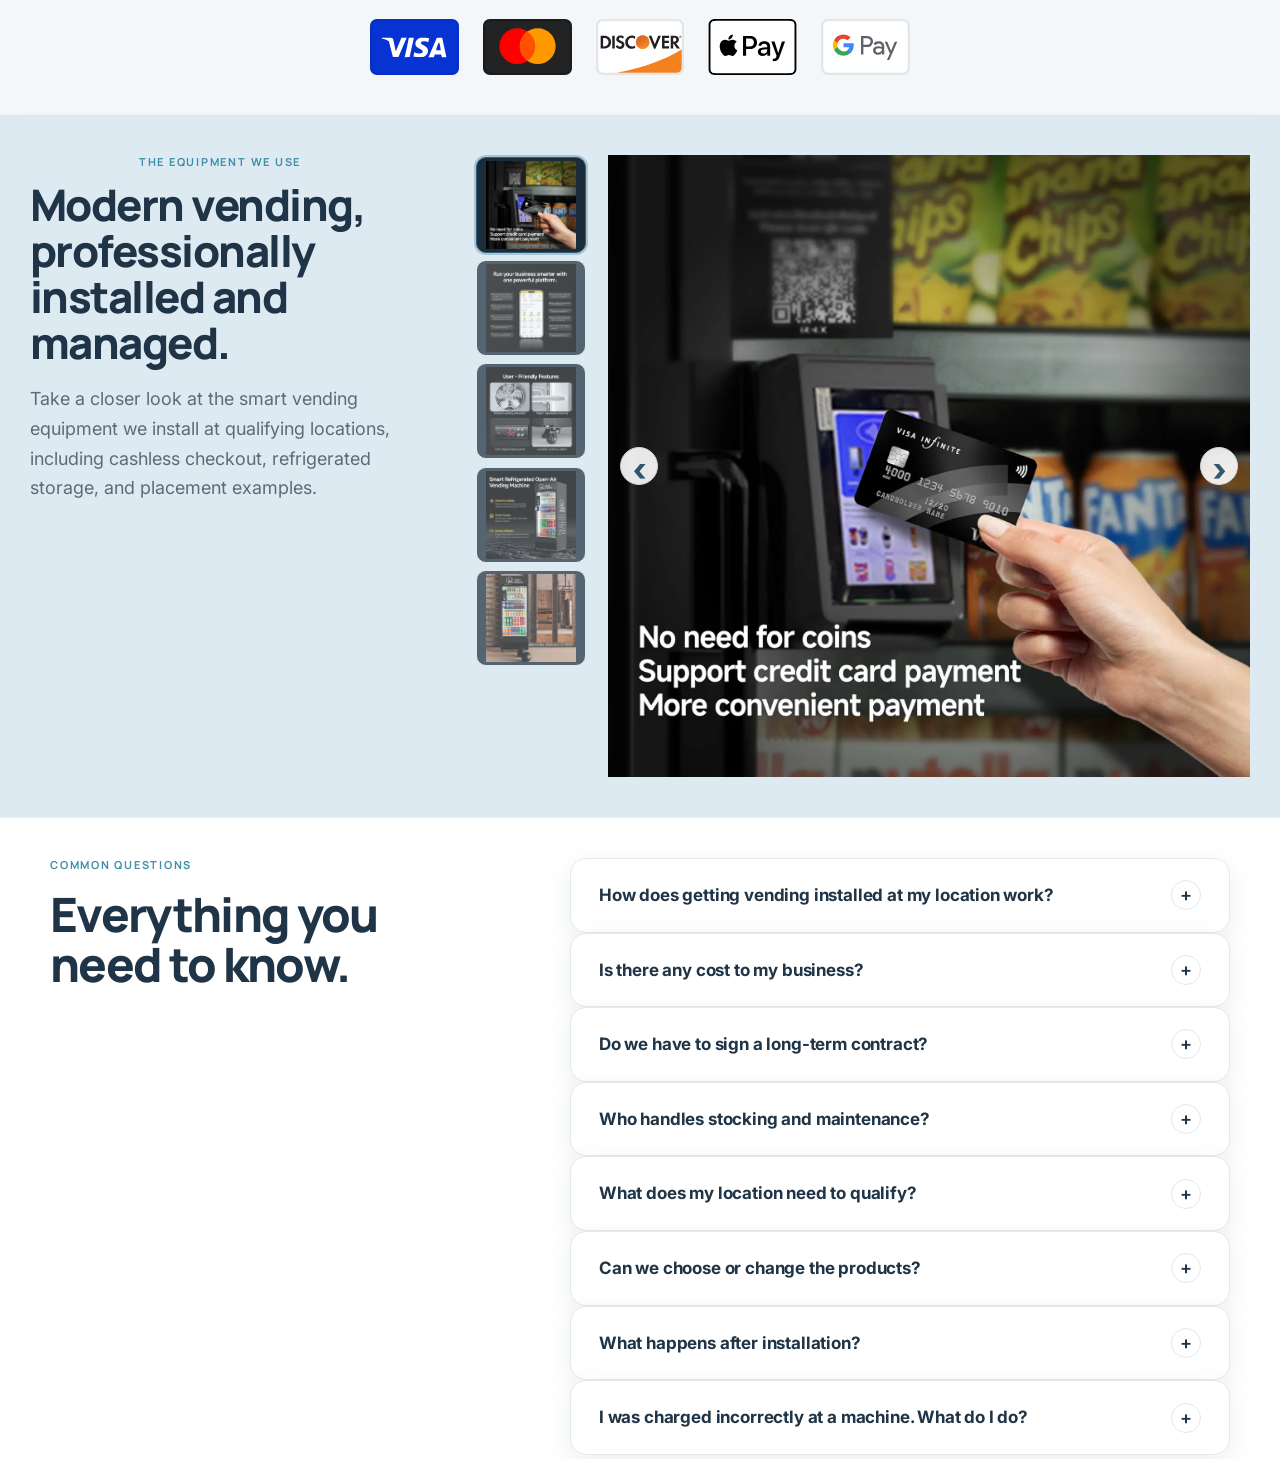
==== commit 0136d718: "Hero images: replace 'at no cost' wording Edited the text baked into the desktop and phone hero imag" ====
--- a/index.html
+++ b/index.html
@@ -640,10 +640,10 @@
 <section class="hero-image-only" aria-label="KayBeeVending smart vending service">
   <h1 class="sr-only">Vending Service for Your Business</h1>
   <picture>
-    <source media="(max-width: 700px)" type="image/webp" srcset="assets/kaybee-vending-hero-phone.webp">
-    <source media="(max-width: 700px)" srcset="assets/kaybee-vending-hero-phone.png">
-    <source type="image/webp" srcset="assets/kaybee-vending-hero-desktop.webp">
-    <img src="assets/kaybee-vending-hero-desktop.png" alt="KayBeeVending smart vending service for Metro Detroit businesses, shown with a smart vending cooler in a modern business setting." width="1672" height="941" fetchpriority="high">
+    <source media="(max-width: 700px)" type="image/webp" srcset="assets/kaybee-vending-hero-phone.webp?v=20260927-nocost">
+    <source media="(max-width: 700px)" srcset="assets/kaybee-vending-hero-phone.png?v=20260927-nocost">
+    <source type="image/webp" srcset="assets/kaybee-vending-hero-desktop.webp?v=20260927-nocost">
+    <img src="assets/kaybee-vending-hero-desktop.png?v=20260927-nocost" alt="KayBeeVending smart vending service for Metro Detroit businesses, shown with a smart vending cooler in a modern business setting." width="1672" height="941" fetchpriority="high">
   </picture>
 
   <div class="hero-image-buttons">
